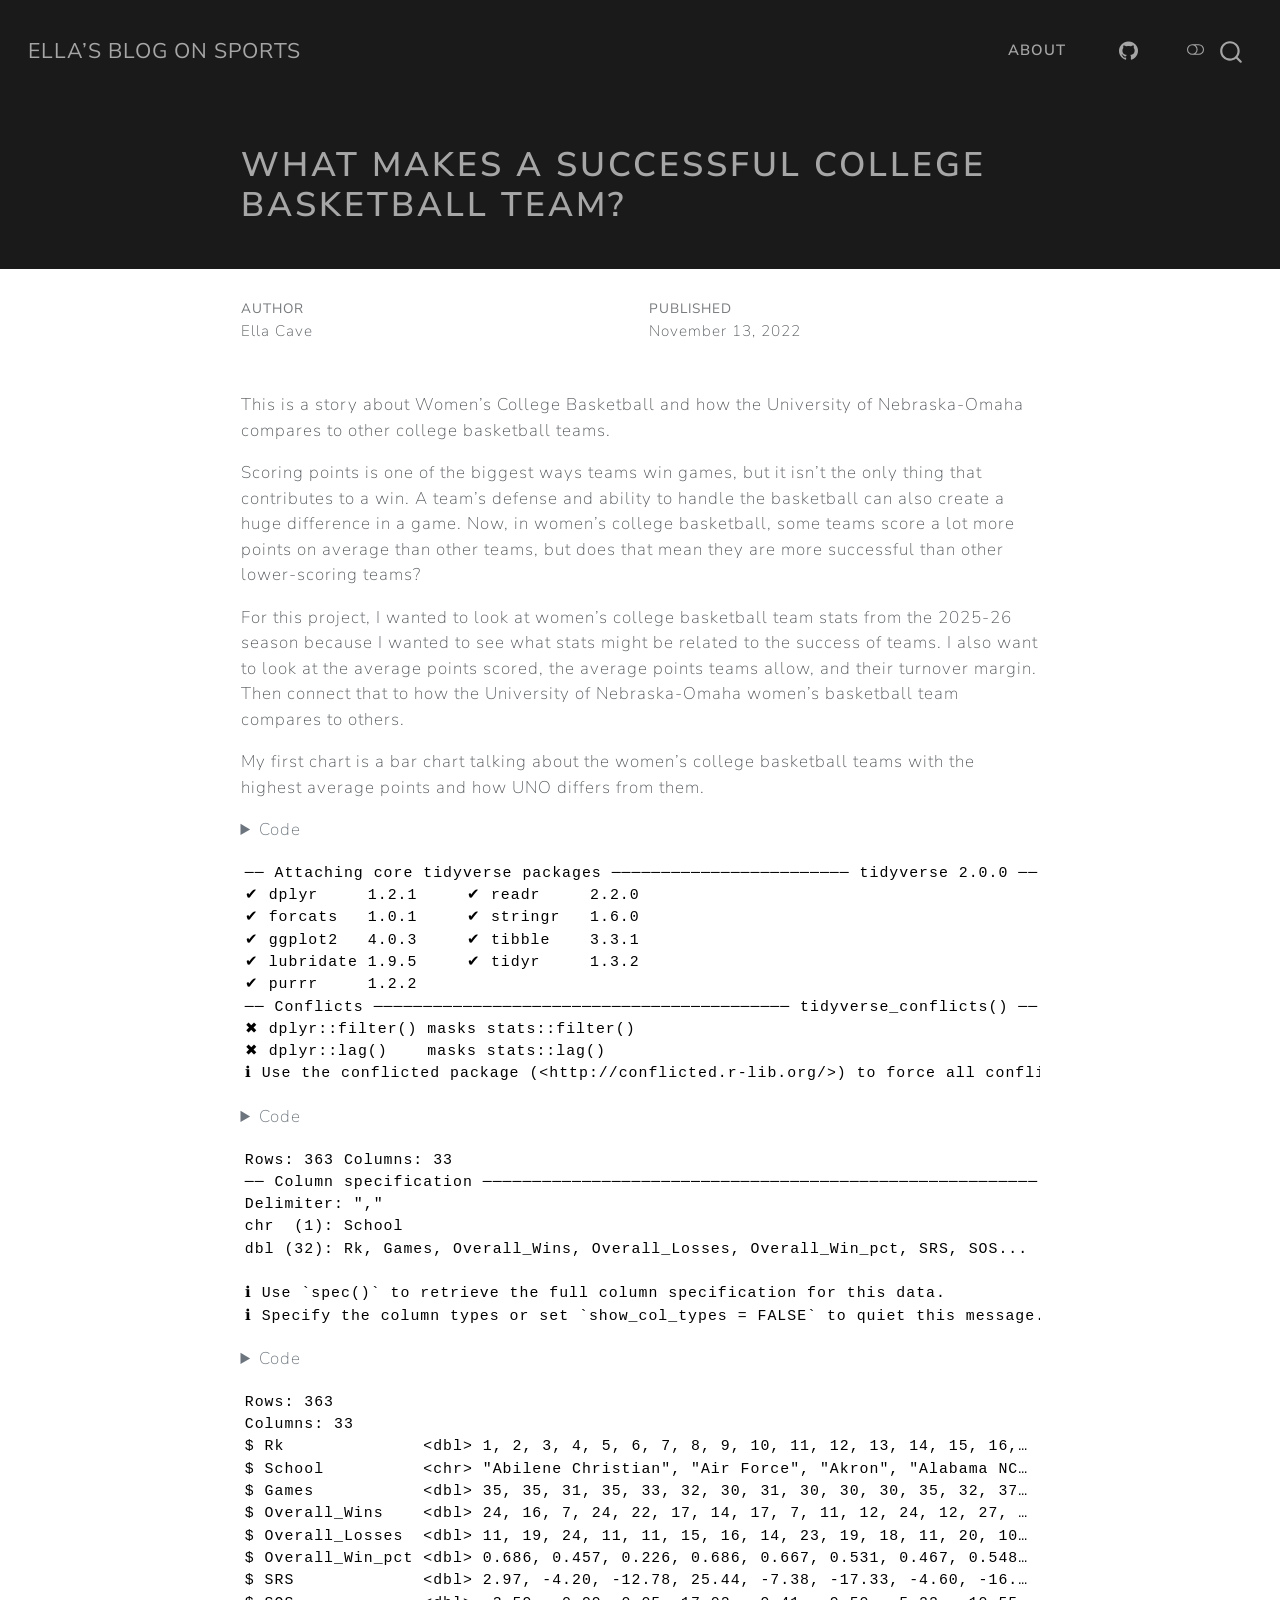
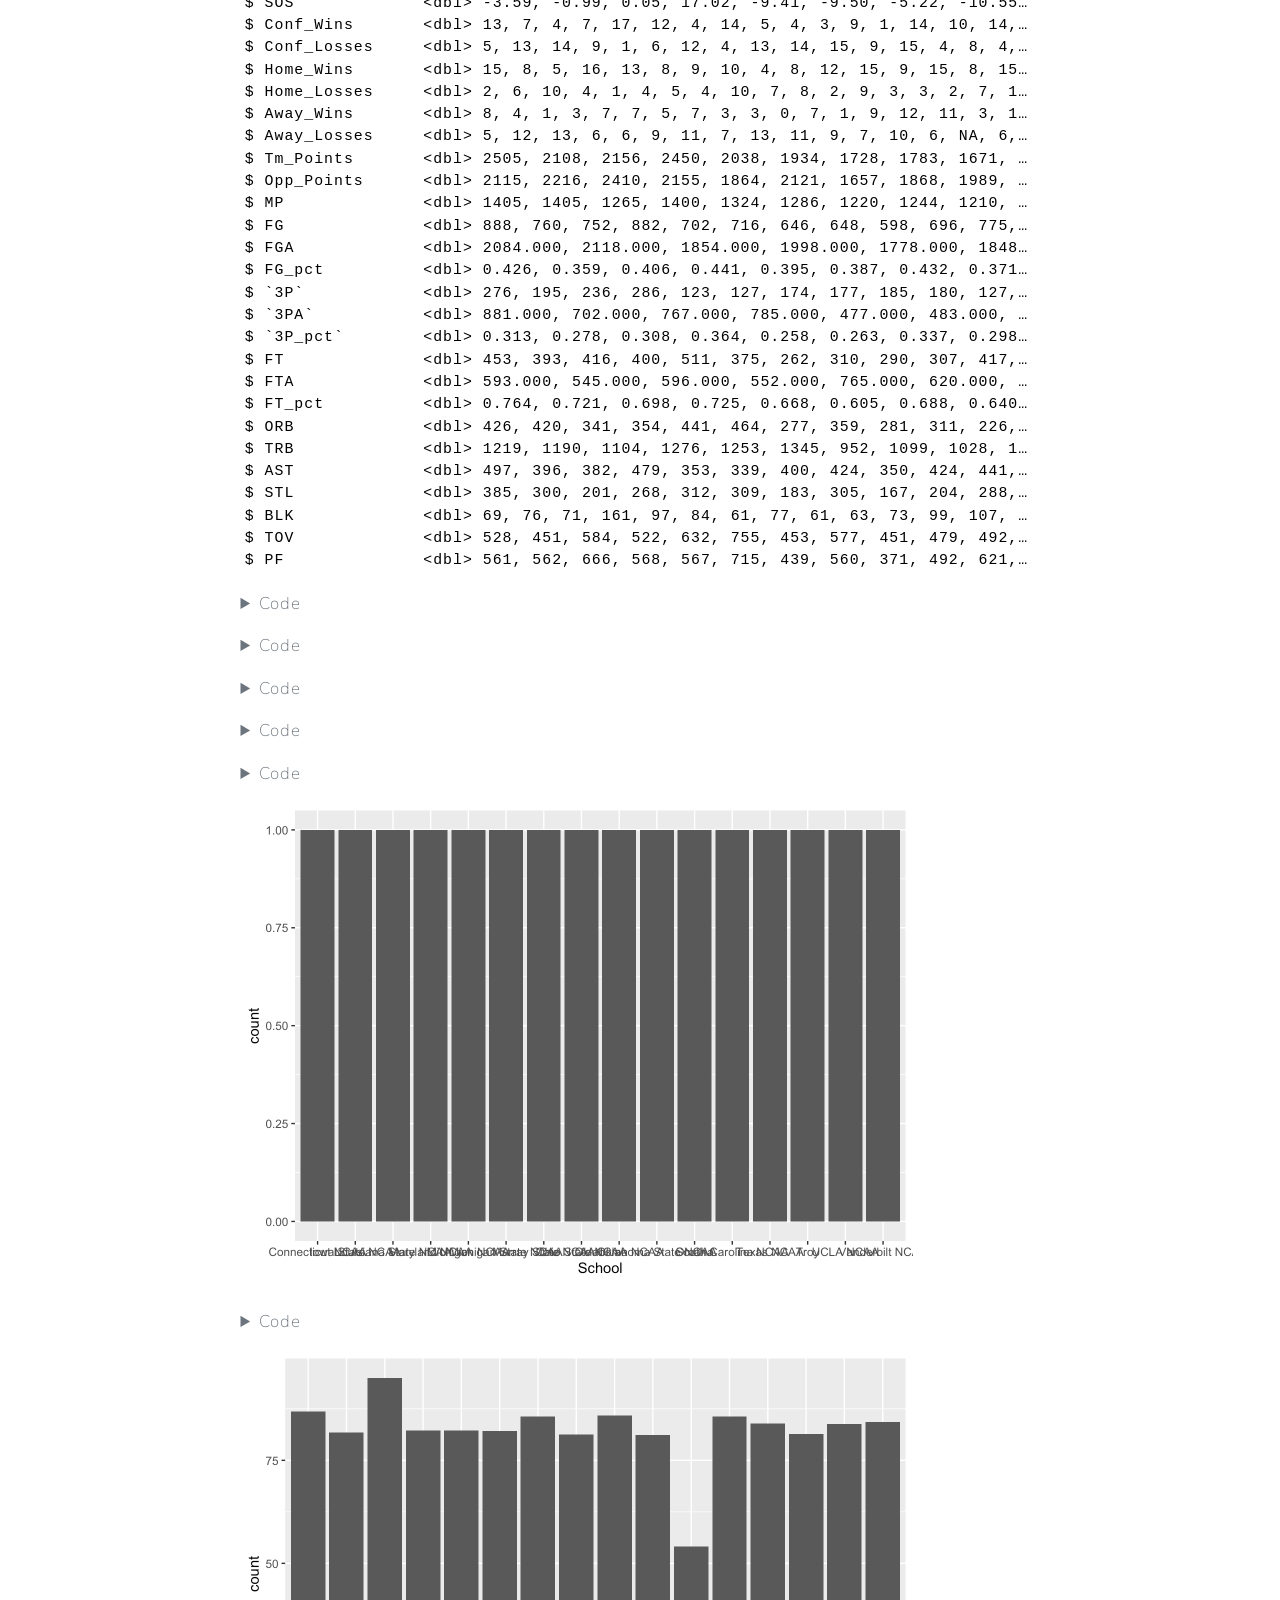
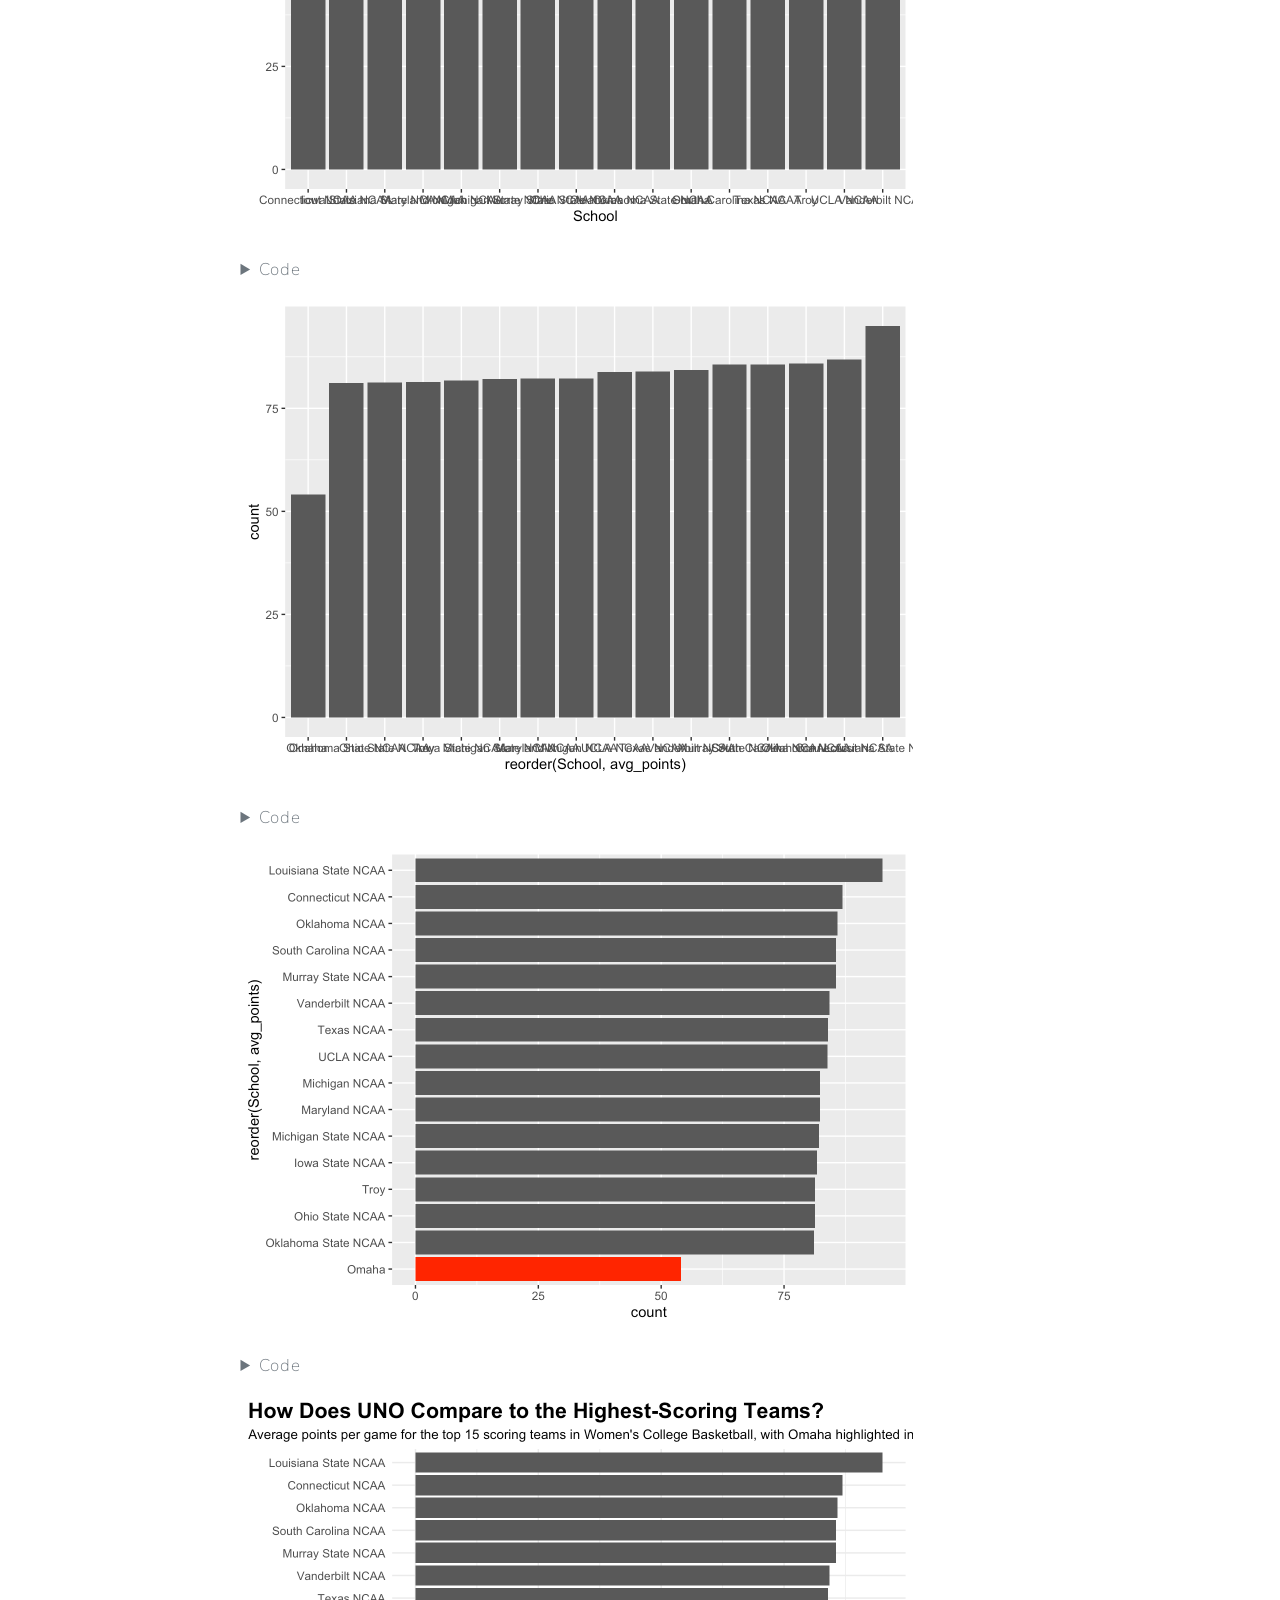
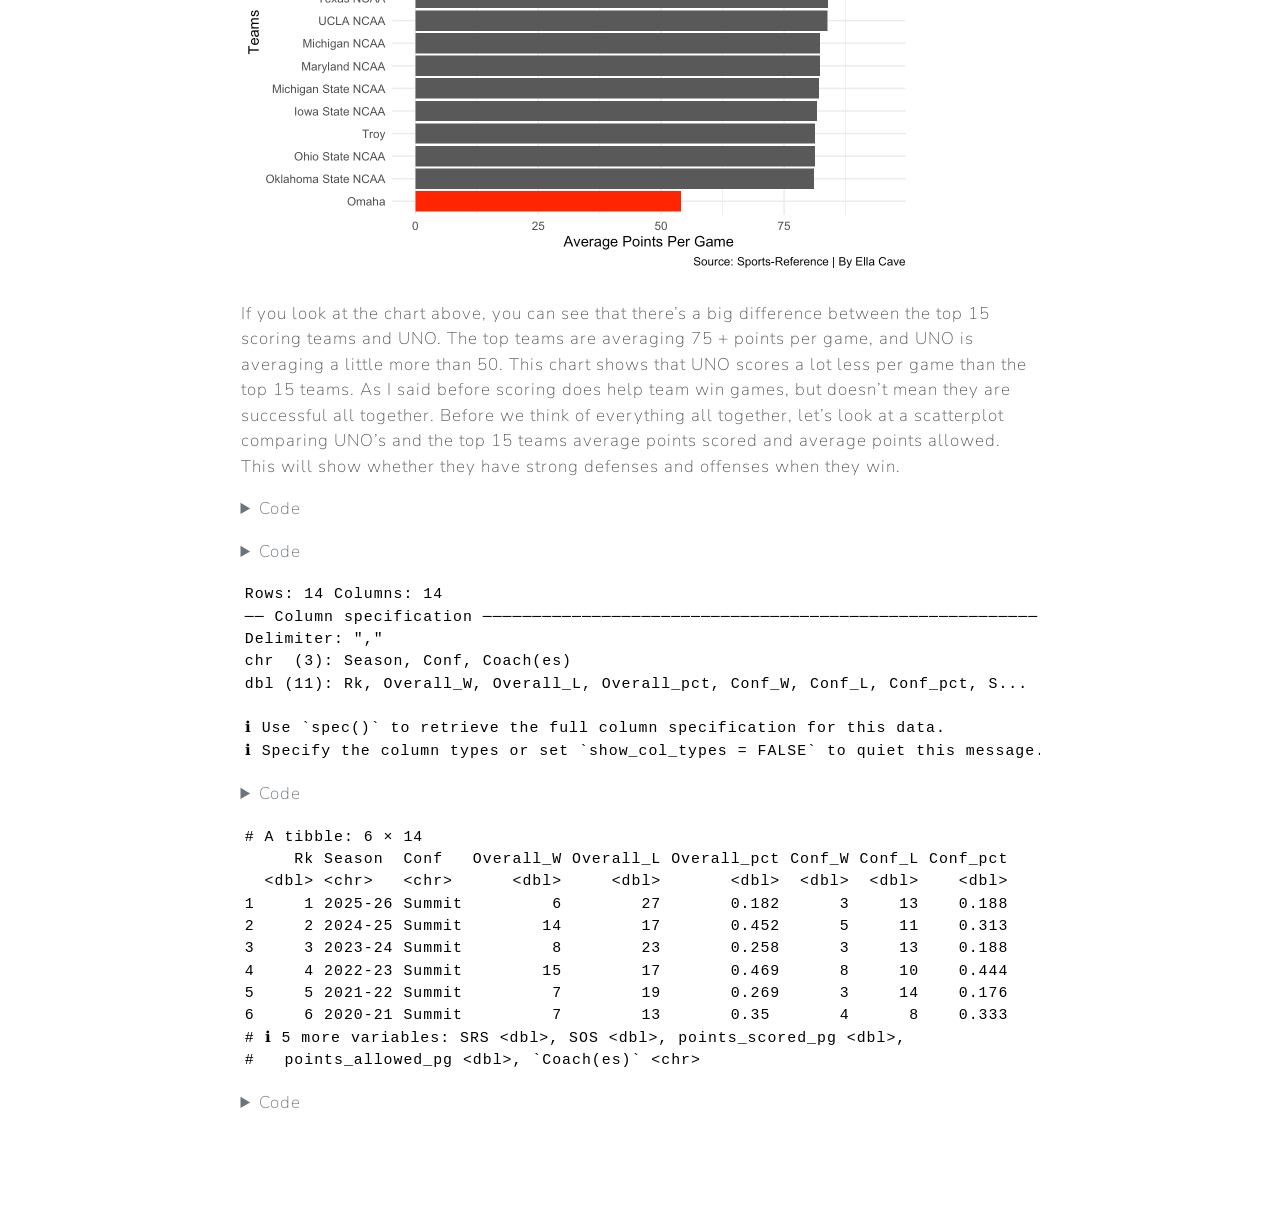
==== posts/omaha-womens-basketball/index.html @ 23659ade "changes" ====
<!DOCTYPE html>
<html xmlns="http://www.w3.org/1999/xhtml" lang="en" xml:lang="en"><head>

<meta charset="utf-8">
<meta name="generator" content="quarto-1.11.9">

<meta name="viewport" content="width=device-width, initial-scale=1.0, user-scalable=yes">

<meta name="author" content="Ella Cave">
<meta name="dcterms.date" content="2022-11-13">

<title>What Makes a Successful College Basketball Team? – Ella’s Blog on Sports</title>
<style>
/* Default styles provided by pandoc.
** See https://pandoc.org/MANUAL.html#variables-for-html for config info.
*/
span.smallcaps{font-variant: small-caps;}
div.columns{display: flex; gap: 1.5em;}
div.column{flex: auto;}
@media screen {
div.columns{gap: min(4vw, 1.5em);}
div.column{overflow-x: auto;}
}
div.hanging-indent{margin-left: 1.5em; text-indent: -1.5em;}
ul.task-list{list-style: none;}
ul.task-list li input[type="checkbox"] {
  width: 0.8em;
  margin: 0 0.8em 0.2em -1em; /* quarto-specific, see https://github.com/quarto-dev/quarto-cli/issues/4556 */ 
  vertical-align: middle;
}
/* CSS for syntax highlighting */
html { -webkit-text-size-adjust: 100%; }
pre > code.sourceCode { white-space: pre; position: relative; }
pre > code.sourceCode > span { display: inline-block; line-height: 1.25; }
pre > code.sourceCode > span:empty { height: 1.2em; }
.sourceCode { overflow: visible; }
code.sourceCode > span { color: inherit; text-decoration: inherit; }
div.sourceCode { margin: 1em 0; }
pre.sourceCode { margin: 0; }
@media screen {
div.sourceCode { overflow: auto; }
}
@media print {
pre > code.sourceCode { white-space: pre-wrap; }
pre > code.sourceCode > span { text-indent: -5em; padding-left: 5em; }
}
pre.numberSource code
  { counter-reset: source-line 0; }
pre.numberSource code > span
  { position: relative; left: -4em; counter-increment: source-line; }
pre.numberSource code > span > a:first-child::before
  { content: counter(source-line);
    position: relative; left: -1em; text-align: right; vertical-align: baseline;
    border: none; display: inline-block;
    -webkit-touch-callout: none; -webkit-user-select: none;
    -khtml-user-select: none; -moz-user-select: none;
    -ms-user-select: none; user-select: none;
    padding: 0 4px; width: 4em;
  }
pre.numberSource { margin-left: 3em;  padding-left: 4px; }
div.sourceCode
  {   }
@media screen {
pre > code.sourceCode > span > a:first-child::before { text-decoration: underline; }
}
</style>


<script src="../../site_libs/quarto-nav/quarto-nav.js"></script>
<script src="../../site_libs/quarto-nav/headroom.min.js"></script>
<script src="../../site_libs/clipboard/clipboard.min.js"></script>
<script src="../../site_libs/quarto-search/autocomplete.umd.js"></script>
<script src="../../site_libs/quarto-search/fuse.min.js"></script>
<script src="../../site_libs/quarto-search/quarto-search.js"></script>
<meta name="quarto:offset" content="../../">
<link href="../../logo.png" rel="icon" type="image/png">
<script src="../../site_libs/quarto-html/quarto.js" type="module"></script>
<script src="../../site_libs/quarto-html/tabsets/tabsets.js" type="module"></script>
<script src="../../site_libs/quarto-html/scrollable-regions/scrollable-regions.js" type="module"></script>
<script src="../../site_libs/quarto-html/popper.min.js"></script>
<script src="../../site_libs/quarto-html/tippy.umd.min.js"></script>
<script src="../../site_libs/quarto-html/anchor.min.js"></script>
<link href="../../site_libs/quarto-html/tippy.css" rel="stylesheet">
<link href="../../site_libs/quarto-html/quarto-syntax-highlighting-63b5708e65d6cd79cd7618c58d0c21e7.css" rel="stylesheet" class="quarto-color-scheme" id="quarto-text-highlighting-styles">
<link href="../../site_libs/quarto-html/quarto-syntax-highlighting-dark-447e42e69aaa9833c0ba1b986f430b20.css" rel="stylesheet" class="quarto-color-scheme quarto-color-alternate" id="quarto-text-highlighting-styles">
<link href="../../site_libs/quarto-html/quarto-syntax-highlighting-63b5708e65d6cd79cd7618c58d0c21e7.css" rel="stylesheet" class="quarto-color-scheme-extra" id="quarto-text-highlighting-styles">
<script src="../../site_libs/bootstrap/bootstrap.min.js"></script>
<link href="../../site_libs/bootstrap/bootstrap-icons.css" rel="stylesheet">
<link href="../../site_libs/bootstrap/bootstrap-82cbd601586de768cd45e35580f1d19c.min.css" rel="stylesheet" append-hash="true" class="quarto-color-scheme" id="quarto-bootstrap" data-mode="light">
<link href="../../site_libs/bootstrap/bootstrap-dark-c732a41764bf4eefeee3aea217992cc1.min.css" rel="stylesheet" append-hash="true" class="quarto-color-scheme quarto-color-alternate" id="quarto-bootstrap" data-mode="light">
<link href="../../site_libs/bootstrap/bootstrap-82cbd601586de768cd45e35580f1d19c.min.css" rel="stylesheet" append-hash="true" class="quarto-color-scheme-extra" id="quarto-bootstrap" data-mode="light">
<script id="quarto-search-options" type="application/json">{
  "location": "navbar",
  "copy-button": false,
  "collapse-after": 3,
  "panel-placement": "end",
  "type": "overlay",
  "limit": 50,
  "keyboard-shortcut": [
    "f",
    "/",
    "s"
  ],
  "show-item-context": false,
  "language": {
    "search-no-results-text": "No results",
    "search-matching-documents-text": "matching documents",
    "search-copy-link-title": "Copy link to search",
    "search-hide-matches-text": "Hide additional matches",
    "search-more-match-text": "more match in this document",
    "search-more-matches-text": "more matches in this document",
    "search-clear-button-title": "Clear",
    "search-text-placeholder": "",
    "search-detached-cancel-button-title": "Cancel",
    "search-submit-button-title": "Submit",
    "search-label": "Search"
  }
}</script>


<link rel="stylesheet" href="../../styles.css">
</head>

<body class="nav-fixed fullcontent quarto-light"><a id="quarto-skip-link" class="visually-hidden-focusable" href="#quarto-document-content">Skip to main content</a><script id="quarto-html-before-body" type="application/javascript">
    const toggleBodyColorMode = (bsSheetEl) => {
      const mode = bsSheetEl.getAttribute("data-mode");
      const bodyEl = window.document.querySelector("body");
      if (mode === "dark") {
        bodyEl.classList.add("quarto-dark");
        bodyEl.classList.remove("quarto-light");
      } else {
        bodyEl.classList.add("quarto-light");
        bodyEl.classList.remove("quarto-dark");
      }
    }
    const toggleBodyColorPrimary = () => {
      const bsSheetEl = window.document.querySelector("link#quarto-bootstrap:not([rel=disabled-stylesheet])");
      if (bsSheetEl) {
        toggleBodyColorMode(bsSheetEl);
      }
    }
    const setColorSchemeToggle = (alternate) => {
      const toggles = window.document.querySelectorAll('.quarto-color-scheme-toggle');
      for (let i=0; i < toggles.length; i++) {
        const toggle = toggles[i];
        if (toggle) {
          toggle.setAttribute("aria-checked", alternate ? "true" : "false");
          if (alternate) {
            toggle.classList.add("alternate");
          } else {
            toggle.classList.remove("alternate");
          }
        }
      }
    };
    const toggleColorMode = (alternate) => {
      // Switch the stylesheets
      const primaryStylesheets = window.document.querySelectorAll('link.quarto-color-scheme:not(.quarto-color-alternate)');
      const alternateStylesheets = window.document.querySelectorAll('link.quarto-color-scheme.quarto-color-alternate');
      manageTransitions('#quarto-margin-sidebar .nav-link', false);
      if (alternate) {
        // note: dark is layered on light, we don't disable primary!
        enableStylesheet(alternateStylesheets);
        for (const sheetNode of alternateStylesheets) {
          if (sheetNode.id === "quarto-bootstrap") {
            toggleBodyColorMode(sheetNode);
          }
        }
      } else {
        disableStylesheet(alternateStylesheets);
        enableStylesheet(primaryStylesheets)
        toggleBodyColorPrimary();
      }
      manageTransitions('#quarto-margin-sidebar .nav-link', true);
      // Switch the toggles
      setColorSchemeToggle(alternate)
    }
    // Hack to workaround the fact that safari doesn't
    // properly recolor the scrollbar when toggling (#1455).
    // Not run on load: stylesheets are set before first paint there, and
    // scrolling would undo the scroll to a URL fragment (#14973).
    // The one pixel nudge keeps the reader where they were.
    const refreshSafariScrollbar = () => {
      if (navigator.userAgent.indexOf('Safari') > 0 && navigator.userAgent.indexOf('Chrome') == -1) {
        manageTransitions("body", false);
        const scrollY = window.scrollY;
        window.scrollTo(0, scrollY > 0 ? scrollY - 1 : 1);
        setTimeout(() => {
          window.scrollTo(0, scrollY);
          manageTransitions("body", true);
        }, 40);
      }
    }
    const disableStylesheet = (stylesheets) => {
      for (let i=0; i < stylesheets.length; i++) {
        const stylesheet = stylesheets[i];
        stylesheet.rel = 'disabled-stylesheet';
      }
    }
    const enableStylesheet = (stylesheets) => {
      for (let i=0; i < stylesheets.length; i++) {
        const stylesheet = stylesheets[i];
        if(stylesheet.rel !== 'stylesheet') { // for Chrome, which will still FOUC without this check
          stylesheet.rel = 'stylesheet';
        }
      }
    }
    const manageTransitions = (selector, allowTransitions) => {
      const els = window.document.querySelectorAll(selector);
      for (let i=0; i < els.length; i++) {
        const el = els[i];
        if (allowTransitions) {
          el.classList.remove('notransition');
        } else {
          el.classList.add('notransition');
        }
      }
    }
    const isFileUrl = () => {
      return window.location.protocol === 'file:';
    }
    const hasAlternateSentinel = () => {
      let styleSentinel = getColorSchemeSentinel();
      if (styleSentinel !== null) {
        return styleSentinel === "alternate";
      } else {
        return false;
      }
    }
    const setStyleSentinel = (alternate) => {
      const value = alternate ? "alternate" : "default";
      if (!isFileUrl()) {
        window.localStorage.setItem("quarto-color-scheme", value);
      } else {
        localAlternateSentinel = value;
      }
    }
    const getColorSchemeSentinel = () => {
      if (!isFileUrl()) {
        const storageValue = window.localStorage.getItem("quarto-color-scheme");
        return storageValue != null ? storageValue : localAlternateSentinel;
      } else {
        return localAlternateSentinel;
      }
    }
    const toggleGiscusIfUsed = (isAlternate, darkModeDefault) => {
      const baseTheme = document.querySelector('#giscus-base-theme')?.value ?? 'light';
      const alternateTheme = document.querySelector('#giscus-alt-theme')?.value ?? 'dark';
      let newTheme = '';
      if(authorPrefersDark) {
        newTheme = isAlternate ? baseTheme : alternateTheme;
      } else {
        newTheme = isAlternate ? alternateTheme : baseTheme;
      }
      const changeGiscusTheme = () => {
        // From: https://github.com/giscus/giscus/issues/336
        const sendMessage = (message) => {
          const iframe = document.querySelector('iframe.giscus-frame');
          if (!iframe) return;
          iframe.contentWindow.postMessage({ giscus: message }, 'https://giscus.app');
        }
        sendMessage({
          setConfig: {
            theme: newTheme
          }
        });
      }
      const isGiscussLoaded = window.document.querySelector('iframe.giscus-frame') !== null;
      if (isGiscussLoaded) {
        changeGiscusTheme();
      }
    };
    const authorPrefersDark = false;
    const darkModeDefault = authorPrefersDark;
      document.querySelector('link#quarto-text-highlighting-styles.quarto-color-scheme-extra').rel = 'disabled-stylesheet';
      document.querySelector('link#quarto-bootstrap.quarto-color-scheme-extra').rel = 'disabled-stylesheet';
    let localAlternateSentinel = darkModeDefault ? 'alternate' : 'default';
    // Dark / light mode switch
    window.quartoToggleColorScheme = () => {
      // Read the current dark / light value
      let toAlternate = !hasAlternateSentinel();
      toggleColorMode(toAlternate);
      refreshSafariScrollbar();
      setStyleSentinel(toAlternate);
      toggleGiscusIfUsed(toAlternate, darkModeDefault);
      window.dispatchEvent(new Event('resize'));
    };
    // Switch to dark mode if need be
    if (hasAlternateSentinel()) {
      toggleColorMode(true);
    } else {
      toggleColorMode(false);
    }
  </script>

<div id="quarto-search-results"></div>
  <header id="quarto-header" class="headroom fixed-top quarto-banner">
    <nav class="navbar navbar-expand-lg " data-bs-theme="dark" aria-label="Site">
      <div class="navbar-container container-fluid">
      <div class="navbar-brand-container mx-auto">
    <a class="navbar-brand" href="../../index.html">
    <span class="navbar-title">Ella’s Blog on Sports</span>
    </a>
  </div>
          <button class="navbar-toggler" type="button" data-bs-toggle="collapse" data-bs-target="#navbarCollapse" aria-controls="navbarCollapse" aria-expanded="false" aria-label="Toggle navigation" onclick="if (window.quartoToggleHeadroom) { window.quartoToggleHeadroom(); }">
  <span class="navbar-toggler-icon"></span>
</button>
          <div class="collapse navbar-collapse" id="navbarCollapse">
            <ul class="navbar-nav navbar-nav-scroll ms-auto">
  <li class="nav-item">
    <a class="nav-link" href="../../about.html"> 
<span class="menu-text">About</span></a>
  </li>  
  <li class="nav-item compact">
    <a class="nav-link" href="https://github.com/ellacave06-collab"> <i class="bi bi-github" role="img">
</i> 
<span class="menu-text"></span></a>
  </li>  
</ul>
          </div> <!-- /navcollapse -->
            <div class="quarto-navbar-tools">
  <button type="button" role="switch" aria-checked="false" class="quarto-color-scheme-toggle quarto-navigation-tool  px-1" onclick="window.quartoToggleColorScheme(); return false;" title="Toggle dark mode" aria-label="Toggle dark mode"><i class="bi"></i></button>
</div>
            <div id="quarto-search" class="" title="Search"></div>
      </div> <!-- /container-fluid -->
    </nav>
</header>
<!-- content -->
<header id="title-block-header" class="quarto-title-block default page-columns page-full">
  <div class="quarto-title-banner page-columns page-full">
    <div class="quarto-title column-body">
      <h1 class="title">What Makes a Successful College Basketball Team?</h1>
                      </div>
  </div>
    
  
  <div class="quarto-title-meta">

      <div>
      <div class="quarto-title-meta-heading">Author</div>
      <div class="quarto-title-meta-contents">
               <p>Ella Cave </p>
            </div>
    </div>
      
      <div>
      <div class="quarto-title-meta-heading">Published</div>
      <div class="quarto-title-meta-contents">
        <p class="date">November 13, 2022</p>
      </div>
    </div>
    
      
    </div>
    
  
  </header><div id="quarto-content" class="quarto-container page-columns page-rows-contents page-layout-article page-navbar">
<!-- sidebar -->
<!-- margin-sidebar -->
    
<!-- main -->
<main class="content quarto-banner-title-block" id="quarto-document-content" tabindex="-1">






<p>This is a story about Women’s College Basketball and how the University of Nebraska-Omaha compares to other college basketball teams.</p>
<p>Scoring points is one of the biggest ways teams win games, but it isn’t the only thing that contributes to a win. A team’s defense and ability to handle the basketball can also create a huge difference in a game. Now, in women’s college basketball, some teams score a lot more points on average than other teams, but does that mean they are more successful than other lower-scoring teams?</p>
<p>For this project, I wanted to look at women’s college basketball team stats from the 2025-26 season because I wanted to see what stats might be related to the success of teams. I also want to look at the average points scored, the average points teams allow, and their turnover margin. Then connect that to how the University of Nebraska-Omaha women’s basketball team compares to others.</p>
<p>My first chart is a bar chart talking about the women’s college basketball teams with the highest average points and how UNO differs from them.</p>
<div class="cell">
<details class="code-fold">
<summary>Code</summary>
<div class="code-copy-outer-scaffold"><div class="sourceCode cell-code" id="cb1"><pre class="sourceCode r code-with-copy"><code class="sourceCode r"><span id="cb1-1"><a href="#cb1-1" aria-hidden="true" tabindex="-1"></a><span class="fu">library</span>(tidyverse)</span></code></pre></div><button title="Copy to Clipboard" class="code-copy-button"><i class="bi"></i></button></div>
</details>
<div class="cell-output cell-output-stderr">
<pre><code>── Attaching core tidyverse packages ──────────────────────── tidyverse 2.0.0 ──
✔ dplyr     1.2.1     ✔ readr     2.2.0
✔ forcats   1.0.1     ✔ stringr   1.6.0
✔ ggplot2   4.0.3     ✔ tibble    3.3.1
✔ lubridate 1.9.5     ✔ tidyr     1.3.2
✔ purrr     1.2.2     
── Conflicts ────────────────────────────────────────── tidyverse_conflicts() ──
✖ dplyr::filter() masks stats::filter()
✖ dplyr::lag()    masks stats::lag()
ℹ Use the conflicted package (&lt;http://conflicted.r-lib.org/&gt;) to force all conflicts to become errors</code></pre>
</div>
</div>
<div class="cell">
<details class="code-fold">
<summary>Code</summary>
<div class="code-copy-outer-scaffold"><div class="sourceCode cell-code" id="cb3"><pre class="sourceCode r code-with-copy"><code class="sourceCode r"><span id="cb3-1"><a href="#cb3-1" aria-hidden="true" tabindex="-1"></a>wcbb_25_26 <span class="ot">&lt;-</span> <span class="fu">read_csv</span>(<span class="st">"data/wcbb_stats_25_26.csv"</span>)</span></code></pre></div><button title="Copy to Clipboard" class="code-copy-button"><i class="bi"></i></button></div>
</details>
<div class="cell-output cell-output-stderr">
<pre><code>Rows: 363 Columns: 33
── Column specification ────────────────────────────────────────────────────────
Delimiter: ","
chr  (1): School
dbl (32): Rk, Games, Overall_Wins, Overall_Losses, Overall_Win_pct, SRS, SOS...

ℹ Use `spec()` to retrieve the full column specification for this data.
ℹ Specify the column types or set `show_col_types = FALSE` to quiet this message.</code></pre>
</div>
</div>
<div class="cell">
<details class="code-fold">
<summary>Code</summary>
<div class="code-copy-outer-scaffold"><div class="sourceCode cell-code" id="cb5"><pre class="sourceCode r code-with-copy"><code class="sourceCode r"><span id="cb5-1"><a href="#cb5-1" aria-hidden="true" tabindex="-1"></a><span class="fu">glimpse</span>(wcbb_25_26)</span></code></pre></div><button title="Copy to Clipboard" class="code-copy-button"><i class="bi"></i></button></div>
</details>
<div class="cell-output cell-output-stdout">
<pre><code>Rows: 363
Columns: 33
$ Rk              &lt;dbl&gt; 1, 2, 3, 4, 5, 6, 7, 8, 9, 10, 11, 12, 13, 14, 15, 16,…
$ School          &lt;chr&gt; "Abilene Christian", "Air Force", "Akron", "Alabama NC…
$ Games           &lt;dbl&gt; 35, 35, 31, 35, 33, 32, 30, 31, 30, 30, 30, 35, 32, 37…
$ Overall_Wins    &lt;dbl&gt; 24, 16, 7, 24, 22, 17, 14, 17, 7, 11, 12, 24, 12, 27, …
$ Overall_Losses  &lt;dbl&gt; 11, 19, 24, 11, 11, 15, 16, 14, 23, 19, 18, 11, 20, 10…
$ Overall_Win_pct &lt;dbl&gt; 0.686, 0.457, 0.226, 0.686, 0.667, 0.531, 0.467, 0.548…
$ SRS             &lt;dbl&gt; 2.97, -4.20, -12.78, 25.44, -7.38, -17.33, -4.60, -16.…
$ SOS             &lt;dbl&gt; -3.59, -0.99, 0.05, 17.02, -9.41, -9.50, -5.22, -10.55…
$ Conf_Wins       &lt;dbl&gt; 13, 7, 4, 7, 17, 12, 4, 14, 5, 4, 3, 9, 1, 14, 10, 14,…
$ Conf_Losses     &lt;dbl&gt; 5, 13, 14, 9, 1, 6, 12, 4, 13, 14, 15, 9, 15, 4, 8, 4,…
$ Home_Wins       &lt;dbl&gt; 15, 8, 5, 16, 13, 8, 9, 10, 4, 8, 12, 15, 9, 15, 8, 15…
$ Home_Losses     &lt;dbl&gt; 2, 6, 10, 4, 1, 4, 5, 4, 10, 7, 8, 2, 9, 3, 3, 2, 7, 1…
$ Away_Wins       &lt;dbl&gt; 8, 4, 1, 3, 7, 7, 5, 7, 3, 3, 0, 7, 1, 9, 12, 11, 3, 1…
$ Away_Losses     &lt;dbl&gt; 5, 12, 13, 6, 6, 9, 11, 7, 13, 11, 9, 7, 10, 6, NA, 6,…
$ Tm_Points       &lt;dbl&gt; 2505, 2108, 2156, 2450, 2038, 1934, 1728, 1783, 1671, …
$ Opp_Points      &lt;dbl&gt; 2115, 2216, 2410, 2155, 1864, 2121, 1657, 1868, 1989, …
$ MP              &lt;dbl&gt; 1405, 1405, 1265, 1400, 1324, 1286, 1220, 1244, 1210, …
$ FG              &lt;dbl&gt; 888, 760, 752, 882, 702, 716, 646, 648, 598, 696, 775,…
$ FGA             &lt;dbl&gt; 2084.000, 2118.000, 1854.000, 1998.000, 1778.000, 1848…
$ FG_pct          &lt;dbl&gt; 0.426, 0.359, 0.406, 0.441, 0.395, 0.387, 0.432, 0.371…
$ `3P`            &lt;dbl&gt; 276, 195, 236, 286, 123, 127, 174, 177, 185, 180, 127,…
$ `3PA`           &lt;dbl&gt; 881.000, 702.000, 767.000, 785.000, 477.000, 483.000, …
$ `3P_pct`        &lt;dbl&gt; 0.313, 0.278, 0.308, 0.364, 0.258, 0.263, 0.337, 0.298…
$ FT              &lt;dbl&gt; 453, 393, 416, 400, 511, 375, 262, 310, 290, 307, 417,…
$ FTA             &lt;dbl&gt; 593.000, 545.000, 596.000, 552.000, 765.000, 620.000, …
$ FT_pct          &lt;dbl&gt; 0.764, 0.721, 0.698, 0.725, 0.668, 0.605, 0.688, 0.640…
$ ORB             &lt;dbl&gt; 426, 420, 341, 354, 441, 464, 277, 359, 281, 311, 226,…
$ TRB             &lt;dbl&gt; 1219, 1190, 1104, 1276, 1253, 1345, 952, 1099, 1028, 1…
$ AST             &lt;dbl&gt; 497, 396, 382, 479, 353, 339, 400, 424, 350, 424, 441,…
$ STL             &lt;dbl&gt; 385, 300, 201, 268, 312, 309, 183, 305, 167, 204, 288,…
$ BLK             &lt;dbl&gt; 69, 76, 71, 161, 97, 84, 61, 77, 61, 63, 73, 99, 107, …
$ TOV             &lt;dbl&gt; 528, 451, 584, 522, 632, 755, 453, 577, 451, 479, 492,…
$ PF              &lt;dbl&gt; 561, 562, 666, 568, 567, 715, 439, 560, 371, 492, 621,…</code></pre>
</div>
</div>
<div class="cell">
<details class="code-fold">
<summary>Code</summary>
<div class="code-copy-outer-scaffold"><div class="sourceCode cell-code" id="cb7"><pre class="sourceCode r code-with-copy"><code class="sourceCode r"><span id="cb7-1"><a href="#cb7-1" aria-hidden="true" tabindex="-1"></a>wcbb_25_26 <span class="ot">&lt;-</span> wcbb_25_26 <span class="sc">|&gt;</span></span>
<span id="cb7-2"><a href="#cb7-2" aria-hidden="true" tabindex="-1"></a>  <span class="fu">mutate</span>(</span>
<span id="cb7-3"><a href="#cb7-3" aria-hidden="true" tabindex="-1"></a>    <span class="at">avg_points =</span> Tm_Points <span class="sc">/</span> Games</span>
<span id="cb7-4"><a href="#cb7-4" aria-hidden="true" tabindex="-1"></a>  )</span></code></pre></div><button title="Copy to Clipboard" class="code-copy-button"><i class="bi"></i></button></div>
</details>
</div>
<div class="cell">
<details class="code-fold">
<summary>Code</summary>
<div class="code-copy-outer-scaffold"><div class="sourceCode cell-code" id="cb8"><pre class="sourceCode r code-with-copy"><code class="sourceCode r"><span id="cb8-1"><a href="#cb8-1" aria-hidden="true" tabindex="-1"></a>top_teams <span class="ot">&lt;-</span> wcbb_25_26 <span class="sc">|&gt;</span></span>
<span id="cb8-2"><a href="#cb8-2" aria-hidden="true" tabindex="-1"></a>  <span class="fu">arrange</span>(<span class="fu">desc</span>(avg_points)) <span class="sc">|&gt;</span></span>
<span id="cb8-3"><a href="#cb8-3" aria-hidden="true" tabindex="-1"></a>  <span class="fu">slice_head</span>(<span class="at">n=</span><span class="dv">15</span>)</span></code></pre></div><button title="Copy to Clipboard" class="code-copy-button"><i class="bi"></i></button></div>
</details>
</div>
<div class="cell">
<details class="code-fold">
<summary>Code</summary>
<div class="code-copy-outer-scaffold"><div class="sourceCode cell-code" id="cb9"><pre class="sourceCode r code-with-copy"><code class="sourceCode r"><span id="cb9-1"><a href="#cb9-1" aria-hidden="true" tabindex="-1"></a>uno <span class="ot">&lt;-</span> wcbb_25_26 <span class="sc">|&gt;</span> </span>
<span id="cb9-2"><a href="#cb9-2" aria-hidden="true" tabindex="-1"></a>  <span class="fu">filter</span>(</span>
<span id="cb9-3"><a href="#cb9-3" aria-hidden="true" tabindex="-1"></a>    School <span class="sc">==</span> <span class="st">"Omaha"</span></span>
<span id="cb9-4"><a href="#cb9-4" aria-hidden="true" tabindex="-1"></a>  )</span></code></pre></div><button title="Copy to Clipboard" class="code-copy-button"><i class="bi"></i></button></div>
</details>
</div>
<div class="cell">
<details class="code-fold">
<summary>Code</summary>
<div class="code-copy-outer-scaffold"><div class="sourceCode cell-code" id="cb10"><pre class="sourceCode r code-with-copy"><code class="sourceCode r"><span id="cb10-1"><a href="#cb10-1" aria-hidden="true" tabindex="-1"></a>top_teams <span class="ot">&lt;-</span> <span class="fu">bind_rows</span>(top_teams, uno)</span></code></pre></div><button title="Copy to Clipboard" class="code-copy-button"><i class="bi"></i></button></div>
</details>
</div>
<div class="cell">
<details class="code-fold">
<summary>Code</summary>
<div class="code-copy-outer-scaffold"><div class="sourceCode cell-code" id="cb11"><pre class="sourceCode r code-with-copy"><code class="sourceCode r"><span id="cb11-1"><a href="#cb11-1" aria-hidden="true" tabindex="-1"></a><span class="fu">ggplot</span>() <span class="sc">+</span> </span>
<span id="cb11-2"><a href="#cb11-2" aria-hidden="true" tabindex="-1"></a>  <span class="fu">geom_bar</span>(<span class="at">data=</span>top_teams, <span class="fu">aes</span>(<span class="at">x=</span>School))</span></code></pre></div><button title="Copy to Clipboard" class="code-copy-button"><i class="bi"></i></button></div>
</details>
<div class="cell-output-display">
<div>
<figure class="figure">
<p><img src="index_files/figure-html/unnamed-chunk-8-1.png" class="img-fluid figure-img" width="672"></p>
</figure>
</div>
</div>
</div>
<div class="cell">
<details class="code-fold">
<summary>Code</summary>
<div class="code-copy-outer-scaffold"><div class="sourceCode cell-code" id="cb12"><pre class="sourceCode r code-with-copy"><code class="sourceCode r"><span id="cb12-1"><a href="#cb12-1" aria-hidden="true" tabindex="-1"></a><span class="fu">ggplot</span>() <span class="sc">+</span> </span>
<span id="cb12-2"><a href="#cb12-2" aria-hidden="true" tabindex="-1"></a>  <span class="fu">geom_bar</span>(<span class="at">data=</span>top_teams, <span class="fu">aes</span>(<span class="at">x=</span>School, <span class="at">weight=</span>avg_points))</span></code></pre></div><button title="Copy to Clipboard" class="code-copy-button"><i class="bi"></i></button></div>
</details>
<div class="cell-output-display">
<div>
<figure class="figure">
<p><img src="index_files/figure-html/unnamed-chunk-9-1.png" class="img-fluid figure-img" width="672"></p>
</figure>
</div>
</div>
</div>
<div class="cell">
<details class="code-fold">
<summary>Code</summary>
<div class="code-copy-outer-scaffold"><div class="sourceCode cell-code" id="cb13"><pre class="sourceCode r code-with-copy"><code class="sourceCode r"><span id="cb13-1"><a href="#cb13-1" aria-hidden="true" tabindex="-1"></a><span class="fu">ggplot</span>() <span class="sc">+</span> </span>
<span id="cb13-2"><a href="#cb13-2" aria-hidden="true" tabindex="-1"></a>  <span class="fu">geom_bar</span>(<span class="at">data=</span>top_teams, <span class="fu">aes</span>(<span class="at">x=</span><span class="fu">reorder</span>(School, avg_points), <span class="at">weight=</span>avg_points))</span></code></pre></div><button title="Copy to Clipboard" class="code-copy-button"><i class="bi"></i></button></div>
</details>
<div class="cell-output-display">
<div>
<figure class="figure">
<p><img src="index_files/figure-html/unnamed-chunk-10-1.png" class="img-fluid figure-img" width="672"></p>
</figure>
</div>
</div>
</div>
<div class="cell">
<details class="code-fold">
<summary>Code</summary>
<div class="code-copy-outer-scaffold"><div class="sourceCode cell-code" id="cb14"><pre class="sourceCode r code-with-copy"><code class="sourceCode r"><span id="cb14-1"><a href="#cb14-1" aria-hidden="true" tabindex="-1"></a><span class="fu">ggplot</span>() <span class="sc">+</span> </span>
<span id="cb14-2"><a href="#cb14-2" aria-hidden="true" tabindex="-1"></a>  <span class="fu">geom_bar</span>(<span class="at">data=</span>top_teams, <span class="fu">aes</span>(<span class="at">x=</span><span class="fu">reorder</span>(School, avg_points), <span class="at">weight=</span>avg_points)) <span class="sc">+</span></span>
<span id="cb14-3"><a href="#cb14-3" aria-hidden="true" tabindex="-1"></a>  <span class="fu">geom_bar</span>(<span class="at">data=</span>uno, <span class="fu">aes</span>(<span class="at">x=</span><span class="fu">reorder</span>(School, avg_points), <span class="at">weight=</span>avg_points), <span class="at">fill=</span><span class="st">"red"</span>) <span class="sc">+</span></span>
<span id="cb14-4"><a href="#cb14-4" aria-hidden="true" tabindex="-1"></a>  <span class="fu">coord_flip</span>()</span></code></pre></div><button title="Copy to Clipboard" class="code-copy-button"><i class="bi"></i></button></div>
</details>
<div class="cell-output-display">
<div>
<figure class="figure">
<p><img src="index_files/figure-html/unnamed-chunk-11-1.png" class="img-fluid figure-img" width="672"></p>
</figure>
</div>
</div>
</div>
<div class="cell">
<details class="code-fold">
<summary>Code</summary>
<div class="code-copy-outer-scaffold"><div class="sourceCode cell-code" id="cb15"><pre class="sourceCode r code-with-copy"><code class="sourceCode r"><span id="cb15-1"><a href="#cb15-1" aria-hidden="true" tabindex="-1"></a><span class="fu">ggplot</span>() <span class="sc">+</span> </span>
<span id="cb15-2"><a href="#cb15-2" aria-hidden="true" tabindex="-1"></a>  <span class="fu">geom_bar</span>(<span class="at">data=</span>top_teams, <span class="fu">aes</span>(<span class="at">x=</span><span class="fu">reorder</span>(School, avg_points), <span class="at">weight=</span>avg_points)) <span class="sc">+</span></span>
<span id="cb15-3"><a href="#cb15-3" aria-hidden="true" tabindex="-1"></a>  <span class="fu">geom_bar</span>(<span class="at">data=</span>uno, <span class="fu">aes</span>(<span class="at">x=</span><span class="fu">reorder</span>(School, avg_points), <span class="at">weight=</span>avg_points), <span class="at">fill=</span><span class="st">"red"</span>) <span class="sc">+</span></span>
<span id="cb15-4"><a href="#cb15-4" aria-hidden="true" tabindex="-1"></a>  <span class="fu">coord_flip</span>() <span class="sc">+</span></span>
<span id="cb15-5"><a href="#cb15-5" aria-hidden="true" tabindex="-1"></a>  <span class="fu">theme_minimal</span>() <span class="sc">+</span> </span>
<span id="cb15-6"><a href="#cb15-6" aria-hidden="true" tabindex="-1"></a>  <span class="fu">labs</span>(</span>
<span id="cb15-7"><a href="#cb15-7" aria-hidden="true" tabindex="-1"></a>    <span class="at">x=</span><span class="st">"Teams"</span>, </span>
<span id="cb15-8"><a href="#cb15-8" aria-hidden="true" tabindex="-1"></a>    <span class="at">y=</span><span class="st">"Average Points Per Game"</span>, </span>
<span id="cb15-9"><a href="#cb15-9" aria-hidden="true" tabindex="-1"></a>    <span class="at">title=</span><span class="st">"How Does UNO Compare to the Highest-Scoring Teams?"</span>, </span>
<span id="cb15-10"><a href="#cb15-10" aria-hidden="true" tabindex="-1"></a>    <span class="at">subtitle=</span><span class="st">"Average points per game for the top 15 scoring teams in Women's College Basketball, with Omaha highlighted in red."</span>, </span>
<span id="cb15-11"><a href="#cb15-11" aria-hidden="true" tabindex="-1"></a>    <span class="at">caption=</span><span class="st">"Source: Sports-Reference | By Ella Cave"</span></span>
<span id="cb15-12"><a href="#cb15-12" aria-hidden="true" tabindex="-1"></a>    ) <span class="sc">+</span></span>
<span id="cb15-13"><a href="#cb15-13" aria-hidden="true" tabindex="-1"></a>  <span class="fu">theme</span>(</span>
<span id="cb15-14"><a href="#cb15-14" aria-hidden="true" tabindex="-1"></a>    <span class="at">plot.title.position =</span> <span class="st">"plot"</span>,</span>
<span id="cb15-15"><a href="#cb15-15" aria-hidden="true" tabindex="-1"></a>    <span class="at">plot.title =</span> <span class="fu">element_text</span>(<span class="at">face =</span> <span class="st">"bold"</span>, <span class="at">size =</span> <span class="dv">16</span>),</span>
<span id="cb15-16"><a href="#cb15-16" aria-hidden="true" tabindex="-1"></a>    <span class="at">plot.subtitle =</span> <span class="fu">element_text</span>(<span class="at">size =</span> <span class="dv">10</span>)</span>
<span id="cb15-17"><a href="#cb15-17" aria-hidden="true" tabindex="-1"></a>  )</span></code></pre></div><button title="Copy to Clipboard" class="code-copy-button"><i class="bi"></i></button></div>
</details>
<div class="cell-output-display">
<div>
<figure class="figure">
<p><img src="index_files/figure-html/unnamed-chunk-12-1.png" class="img-fluid figure-img" width="672"></p>
</figure>
</div>
</div>
</div>
<p>If you look at the chart above, you can see that there’s a big difference between the top 15 scoring teams and UNO. The top teams are averaging 75 + points per game, and UNO is averaging a little more than 50. This chart shows that UNO scores a lot less per game than the top 15 teams. As I said before scoring does help team win games, but doesn’t mean they are successful all together. Before we think of everything all together, let’s look at a scatterplot comparing UNO’s and the top 15 teams average points scored and average points allowed. This will show whether they have strong defenses and offenses when they win.</p>
<div class="cell">
<details class="code-fold">
<summary>Code</summary>
<div class="code-copy-outer-scaffold"><div class="sourceCode cell-code" id="cb16"><pre class="sourceCode r code-with-copy"><code class="sourceCode r"><span id="cb16-1"><a href="#cb16-1" aria-hidden="true" tabindex="-1"></a><span class="fu">library</span>(tidyverse)</span></code></pre></div><button title="Copy to Clipboard" class="code-copy-button"><i class="bi"></i></button></div>
</details>
</div>
<div class="cell">
<details class="code-fold">
<summary>Code</summary>
<div class="code-copy-outer-scaffold"><div class="sourceCode cell-code" id="cb17"><pre class="sourceCode r code-with-copy"><code class="sourceCode r"><span id="cb17-1"><a href="#cb17-1" aria-hidden="true" tabindex="-1"></a>uno <span class="ot">&lt;-</span> <span class="fu">read_csv</span>(<span class="st">"data/uno_wbb_stats.csv"</span>)</span></code></pre></div><button title="Copy to Clipboard" class="code-copy-button"><i class="bi"></i></button></div>
</details>
<div class="cell-output cell-output-stderr">
<pre><code>Rows: 14 Columns: 14
── Column specification ────────────────────────────────────────────────────────
Delimiter: ","
chr  (3): Season, Conf, Coach(es)
dbl (11): Rk, Overall_W, Overall_L, Overall_pct, Conf_W, Conf_L, Conf_pct, S...

ℹ Use `spec()` to retrieve the full column specification for this data.
ℹ Specify the column types or set `show_col_types = FALSE` to quiet this message.</code></pre>
</div>
</div>
<div class="cell">
<details class="code-fold">
<summary>Code</summary>
<div class="code-copy-outer-scaffold"><div class="sourceCode cell-code" id="cb19"><pre class="sourceCode r code-with-copy"><code class="sourceCode r"><span id="cb19-1"><a href="#cb19-1" aria-hidden="true" tabindex="-1"></a><span class="fu">head</span>(uno)</span></code></pre></div><button title="Copy to Clipboard" class="code-copy-button"><i class="bi"></i></button></div>
</details>
<div class="cell-output cell-output-stdout">
<pre><code># A tibble: 6 × 14
     Rk Season  Conf   Overall_W Overall_L Overall_pct Conf_W Conf_L Conf_pct
  &lt;dbl&gt; &lt;chr&gt;   &lt;chr&gt;      &lt;dbl&gt;     &lt;dbl&gt;       &lt;dbl&gt;  &lt;dbl&gt;  &lt;dbl&gt;    &lt;dbl&gt;
1     1 2025-26 Summit         6        27       0.182      3     13    0.188
2     2 2024-25 Summit        14        17       0.452      5     11    0.313
3     3 2023-24 Summit         8        23       0.258      3     13    0.188
4     4 2022-23 Summit        15        17       0.469      8     10    0.444
5     5 2021-22 Summit         7        19       0.269      3     14    0.176
6     6 2020-21 Summit         7        13       0.35       4      8    0.333
# ℹ 5 more variables: SRS &lt;dbl&gt;, SOS &lt;dbl&gt;, points_scored_pg &lt;dbl&gt;,
#   points_allowed_pg &lt;dbl&gt;, `Coach(es)` &lt;chr&gt;</code></pre>
</div>
</div>
<div class="cell">
<details class="code-fold">
<summary>Code</summary>
<div class="code-copy-outer-scaffold"><div class="sourceCode cell-code" id="cb21"><pre class="sourceCode r code-with-copy"><code class="sourceCode r"><span id="cb21-1"><a href="#cb21-1" aria-hidden="true" tabindex="-1"></a>avg_pts_pg <span class="ot">&lt;-</span> uno <span class="sc">|&gt;</span> <span class="fu">mutate</span>(Overall_W <span class="sc">+</span> Overall_L <span class="sc">/</span>points_scored_pg)</span></code></pre></div><button title="Copy to Clipboard" class="code-copy-button"><i class="bi"></i></button></div>
</details>
</div>



</main> <!-- /main -->
<script id="quarto-html-after-body" type="application/javascript">
  window.document.addEventListener("DOMContentLoaded", function (event) {
    // Ensure there is a toggle, if there isn't float one in the top right
    if (window.document.querySelector('.quarto-color-scheme-toggle') === null) {
      const toggle = window.document.createElement('button');
      toggle.type = "button";
      toggle.setAttribute("role", "switch");
      toggle.setAttribute("aria-checked", "false");
      toggle.classList.add('top-right');
      toggle.classList.add('quarto-color-scheme-toggle');
      toggle.setAttribute("aria-label", "Toggle dark mode");
      toggle.onclick = function() { try { window.quartoToggleColorScheme(); } catch {} return false; };
      const i = window.document.createElement("i");
      i.classList.add('bi');
      toggle.appendChild(i);
      // Put the toggle in a landmark of its own, so that landmark navigation
      // can reach it.
      //
      // The container is always a fresh direct child of body, and the toggle is
      // never moved into page furniture that the theme or the author controls.
      // The toggle is positioned against the page, so any ancestor that
      // establishes a containing block captures it: a positioned element or a
      // grid for position: absolute, and transform, filter, will-change or
      // contain for position: fixed. A direct child of body has none of these
      // to inherit, and the shift when one appears is silent and visual.
      //
      // ARIA says a document should have at most one banner, and axe reports a
      // duplicate whether or not the banners carry distinct labels. So use a
      // header when the page has no banner yet, and a named region otherwise.
      //
      // A header is a banner wherever it sits, unless it is inside sectioning
      // content, so this cannot just look at the children of body: a custom
      // page layout wraps the title block header in a plain div. An explicit
      // role="banner" always counts.
      const sectioning = 'article, aside, main, nav, section, [role="article"], [role="complementary"], [role="main"], [role="navigation"], [role="region"]';
      const hasBanner = Array.from(
        window.document.querySelectorAll('header:not([role]), [role="banner"]')
      ).some(function(el) {
        return el.hasAttribute("role") || el.closest(sectioning) === null;
      });
      const container = window.document.createElement(hasBanner ? "div" : "header");
      if (hasBanner) {
        container.setAttribute("role", "region");
        container.setAttribute("aria-label", "Toggle dark mode");
      }
      container.classList.add('quarto-color-scheme-toggle-container');
      container.appendChild(toggle);
      window.document.body.appendChild(container);
    }
    setColorSchemeToggle(hasAlternateSentinel())
    const icon = "";
    const anchorJS = new window.AnchorJS();
    anchorJS.options = {
      placement: 'right',
      icon: icon
    };
    anchorJS.add('.anchored');
    const isCodeAnnotation = (el) => {
      for (const clz of el.classList) {
        if (clz.startsWith('code-annotation-')) {                     
          return true;
        }
      }
      return false;
    }
    const onCopySuccess = function(e) {
      // button target
      const button = e.trigger;
      // don't keep focus
      button.blur();
      // flash "checked"
      button.classList.add('code-copy-button-checked');
      var currentTitle = button.getAttribute("title");
      button.setAttribute("title", "Copied!");
      let tooltip;
      if (window.bootstrap) {
        button.setAttribute("data-bs-toggle", "tooltip");
        button.setAttribute("data-bs-placement", "left");
        button.setAttribute("data-bs-title", "Copied!");
        tooltip = new bootstrap.Tooltip(button, 
          { trigger: "manual", 
            customClass: "code-copy-button-tooltip",
            offset: [0, -8]});
        tooltip.show();    
      }
      setTimeout(function() {
        if (tooltip) {
          tooltip.hide();
          button.removeAttribute("data-bs-title");
          button.removeAttribute("data-bs-toggle");
          button.removeAttribute("data-bs-placement");
        }
        button.setAttribute("title", currentTitle);
        button.classList.remove('code-copy-button-checked');
      }, 1000);
      // clear code selection
      e.clearSelection();
    }
    const getTextToCopy = function(trigger) {
      const outerScaffold = trigger.parentElement.cloneNode(true);
      const codeEl = outerScaffold.querySelector('code');
      for (const childEl of codeEl.children) {
        if (isCodeAnnotation(childEl)) {
          childEl.remove();
        }
      }
      return codeEl.innerText;
    }
    const clipboard = new window.ClipboardJS('.code-copy-button:not([data-in-quarto-modal])', {
      text: getTextToCopy
    });
    clipboard.on('success', onCopySuccess);
    if (window.document.getElementById('quarto-embedded-source-code-modal')) {
      const clipboardModal = new window.ClipboardJS('.code-copy-button[data-in-quarto-modal]', {
        text: getTextToCopy,
        container: window.document.getElementById('quarto-embedded-source-code-modal')
      });
      clipboardModal.on('success', onCopySuccess);
    }
      var localhostRegex = new RegExp(/^(?:http|https):\/\/localhost\:?[0-9]*\//);
      var mailtoRegex = new RegExp(/^mailto:/);
        var filterRegex = new RegExp('/' + window.location.host + '/');
      var isInternal = (href) => {
          return filterRegex.test(href) || localhostRegex.test(href) || mailtoRegex.test(href);
      }
      // Inspect non-navigation links and adorn them if external
      window.quartoDecorateExternalLinks = function (root) {
     var links = (root || window.document).querySelectorAll('a[href]:not(.nav-link):not(.navbar-brand):not(.toc-action):not(.sidebar-link):not(.sidebar-item-toggle):not(.pagination-link):not(.no-external):not([aria-hidden]):not(.dropdown-item):not(.quarto-navigation-tool):not(.about-link)');
      for (var i=0; i<links.length; i++) {
        const link = links[i];
        if (!isInternal(link.href)) {
          // undo the damage that might have been done by quarto-nav.js in the case of
          // links that we want to consider external
          if (link.dataset.originalHref !== undefined) {
            link.href = link.dataset.originalHref;
          }
          if (!link.classList.contains('no-external-icon')) {
          }
        }
      }
      };
      window.quartoDecorateExternalLinks(window.document);
    // Esc closes the popup (WCAG 1.4.13) and focus leaving both trigger and
    // popup closes it (WCAG 2.4.11); tippy handles neither for interactive popups.
    const hideOnEscAndFocusOut = {
      name: 'hideOnEscAndFocusOut',
      defaultValue: true,
      fn(instance) {
        const dismiss = () => {
          // A show scheduled by the trigger delay would otherwise reopen it
          instance.clearDelayTimeouts();
          instance.hide();
        };
        const onKeyDown = (event) => {
          if (event.key !== 'Escape') {
            return;
          }
          // Keep Esc from also reaching page handlers (e.g. reveal.js overview),
          // except an open reveal.js slide menu, which Esc should close too.
          // The menu handles keys only when its keyboard option is on.
          const menuHandlesEsc = window.Reveal?.getPlugin?.('menu')?.isOpen() &&
            window.Reveal.getConfig().menu?.keyboard !== false;
          if (!menuHandlesEsc) {
            event.stopPropagation();
          }
          if (instance.popper.contains(window.document.activeElement)) {
            // Disabled while refocusing so the focus trigger does not reopen it
            instance.disable();
            instance.reference.focus();
            instance.enable();
          }
          dismiss();
        };
        const onFocusOut = (event) => {
          const target = event.relatedTarget;
          if (target && !instance.reference.contains(target) &&
              !instance.popper.contains(target)) {
            dismiss();
          }
        };
        // On the trigger too: a click trigger (code-annotations: select) has no
        // blur handling. Attached for the instance's lifetime so leaving the
        // trigger also cancels a show still pending on the trigger delay.
        instance.reference.addEventListener('focusout', onFocusOut);
        return {
          onShow() {
            window.document.addEventListener('keydown', onKeyDown, true);
            instance.popper.addEventListener('focusout', onFocusOut);
          },
          onHide() {
            window.document.removeEventListener('keydown', onKeyDown, true);
            instance.popper.removeEventListener('focusout', onFocusOut);
          },
          onDestroy() {
            instance.reference.removeEventListener('focusout', onFocusOut);
          },
        };
      },
    };
    function tippyHover(el, contentFn, onTriggerFn, onUntriggerFn) {
      const config = {
        allowHTML: true,
        maxWidth: 500,
        delay: 100,
        arrow: false,
        appendTo: function(el) {
            return el.parentElement;
        },
        interactive: true,
        interactiveBorder: 10,
        theme: 'quarto',
        placement: 'bottom-start',
        plugins: [hideOnEscAndFocusOut],
      };
      if (contentFn) {
        config.content = contentFn;
      }
      if (onTriggerFn) {
        config.onTrigger = onTriggerFn;
      }
      if (onUntriggerFn) {
        config.onUntrigger = onUntriggerFn;
      }
      window.tippy(el, config); 
    }
    const noterefs = window.document.querySelectorAll('a[role="doc-noteref"]');
    for (var i=0; i<noterefs.length; i++) {
      const ref = noterefs[i];
      tippyHover(ref, function() {
        // use id or data attribute instead here
        let href = ref.getAttribute('data-footnote-href') || ref.getAttribute('href');
        try { href = new URL(href).hash; } catch {}
        const id = href.replace(/^#\/?/, "");
        const note = window.document.getElementById(id);
        if (note) {
          return note.innerHTML;
        } else {
          return "";
        }
      });
    }
    const xrefs = window.document.querySelectorAll('a.quarto-xref');
    const processXRef = (id, note) => {
      // Strip column container classes
      const stripColumnClz = (el) => {
        el.classList.remove("page-full", "page-columns");
        if (el.children) {
          for (const child of el.children) {
            stripColumnClz(child);
          }
        }
      }
      stripColumnClz(note)
      if (id === null || id.startsWith('sec-')) {
        // Special case sections, only their first couple elements
        const container = document.createElement("div");
        if (note.children && note.children.length > 2) {
          container.appendChild(note.children[0].cloneNode(true));
          for (let i = 1; i < note.children.length; i++) {
            const child = note.children[i];
            if (child.tagName === "P" && child.innerText === "") {
              continue;
            } else {
              container.appendChild(child.cloneNode(true));
              break;
            }
          }
          if (window.Quarto?.typesetMath) {
            window.Quarto.typesetMath(container);
          }
          return container.innerHTML
        } else {
          if (window.Quarto?.typesetMath) {
            window.Quarto.typesetMath(note);
          }
          return note.innerHTML;
        }
      } else {
        // Remove any anchor links if they are present
        const anchorLink = note.querySelector('a.anchorjs-link');
        if (anchorLink) {
          anchorLink.remove();
        }
        if (window.Quarto?.typesetMath) {
          window.Quarto.typesetMath(note);
        }
        if (note.classList.contains("callout")) {
          return note.outerHTML;
        } else {
          return note.innerHTML;
        }
      }
    }
    for (var i=0; i<xrefs.length; i++) {
      const xref = xrefs[i];
      tippyHover(xref, undefined, function(instance) {
        instance.disable();
        let url = xref.getAttribute('href');
        let hash = undefined; 
        if (url.startsWith('#')) {
          hash = url;
        } else {
          try { hash = new URL(url).hash; } catch {}
        }
        if (hash) {
          const id = hash.replace(/^#\/?/, "");
          const note = window.document.getElementById(id);
          if (note !== null) {
            try {
              const html = processXRef(id, note.cloneNode(true));
              instance.setContent(html);
            } finally {
              instance.enable();
              instance.show();
            }
          } else {
            // See if we can fetch this
            fetch(url.split('#')[0])
            .then(res => res.text())
            .then(html => {
              const parser = new DOMParser();
              const htmlDoc = parser.parseFromString(html, "text/html");
              const note = htmlDoc.getElementById(id);
              if (note !== null) {
                const html = processXRef(id, note);
                instance.setContent(html);
              } 
            }).finally(() => {
              instance.enable();
              instance.show();
            });
          }
        } else {
          // See if we can fetch a full url (with no hash to target)
          // This is a special case and we should probably do some content thinning / targeting
          fetch(url)
          .then(res => res.text())
          .then(html => {
            const parser = new DOMParser();
            const htmlDoc = parser.parseFromString(html, "text/html");
            const note = htmlDoc.querySelector('main.content');
            if (note !== null) {
              // This should only happen for chapter cross references
              // (since there is no id in the URL)
              // remove the first header
              if (note.children.length > 0 && note.children[0].tagName === "HEADER") {
                note.children[0].remove();
              }
              const html = processXRef(null, note);
              instance.setContent(html);
            } 
          }).finally(() => {
            instance.enable();
            instance.show();
          });
        }
      }, function(instance) {
      });
    }
        let selectedAnnoteEl;
        const selectorForAnnotation = ( cell, annotation) => {
          let cellAttr = 'data-code-cell="' + cell + '"';
          let lineAttr = 'data-code-annotation="' +  annotation + '"';
          const selector = 'span[' + cellAttr + '][' + lineAttr + ']';
          return selector;
        }
        const selectCodeLines = (annoteEl) => {
          const doc = window.document;
          const targetCell = annoteEl.getAttribute("data-target-cell");
          const targetAnnotation = annoteEl.getAttribute("data-target-annotation");
          const annoteSpan = window.document.querySelector(selectorForAnnotation(targetCell, targetAnnotation));
          const lines = annoteSpan.getAttribute("data-code-lines").split(",");
          const lineIds = lines.map((line) => {
            return targetCell + "-" + line;
          })
          // Each band is positioned against its own containing block, which is
          // not the offsetParent of the lines, so place it from client rects.
          const placeBand = (band, firstEl, lastEl, codeBlock) => {
            const container = band.offsetParent;
            if (container === null) {
              return;
            }
            const containerRect = container.getBoundingClientRect();
            // Reveal.js scales slides with a transform, so convert client
            // pixels back to the CSS pixels of the container.
            const scale = containerRect.height / container.offsetHeight || 1;
            const firstRect = firstEl.getBoundingClientRect();
            const lastRect = lastEl.getBoundingClientRect();
            const top = (firstRect.top - containerRect.top) / scale - container.clientTop + container.scrollTop;
            const height = (lastRect.bottom - firstRect.top) / scale;
            band.style.top = top - 2 + "px";
            band.style.height = height + 4 + "px";
            if (codeBlock) {
              // Without the copy button wrapper, the containing block is wider
              // than the code block, so span the code block explicitly.
              const blockRect = codeBlock.getBoundingClientRect();
              band.style.left = (blockRect.left - containerRect.left) / scale - container.clientLeft + container.scrollLeft + "px";
              band.style.width = blockRect.width / scale + "px";
            }
          };
          if (lineIds.length > 0) {
            const el = window.document.getElementById(lineIds[0]);
            const lastEl = window.document.getElementById(lineIds[lineIds.length - 1]);
            const parent = el.parentElement.parentElement;
            // cook up a div (if necessary) and position it
            let div = window.document.getElementById("code-annotation-line-highlight");
            if (div === null) {
              div = window.document.createElement("div");
              div.setAttribute("id", "code-annotation-line-highlight");
              div.style.position = 'absolute';
              parent.appendChild(div);
            }
            placeBand(div, el, lastEl, parent.closest("div.sourceCode") || parent);
            let gutterDiv = window.document.getElementById("code-annotation-line-highlight-gutter");
            if (gutterDiv === null) {
              gutterDiv = window.document.createElement("div");
              gutterDiv.setAttribute("id", "code-annotation-line-highlight-gutter");
              gutterDiv.style.position = 'absolute';
              const codeCell = window.document.getElementById(targetCell);
              const gutter = codeCell.querySelector('.code-annotation-gutter');
              gutter.appendChild(gutterDiv);
            }
            placeBand(gutterDiv, el, lastEl);
            selectedAnnoteEl = annoteEl;
          }
        };
        const unselectCodeLines = () => {
          const elementsIds = ["code-annotation-line-highlight", "code-annotation-line-highlight-gutter"];
          elementsIds.forEach((elId) => {
            const div = window.document.getElementById(elId);
            if (div) {
              div.remove();
            }
          });
          selectedAnnoteEl = undefined;
        };
          // Handle positioning of the toggle
      window.addEventListener(
        "resize",
        throttle(() => {
          elRect = undefined;
          if (selectedAnnoteEl) {
            selectCodeLines(selectedAnnoteEl);
          }
        }, 10)
      );
      function throttle(fn, ms) {
      let throttle = false;
      let timer;
        return (...args) => {
          if(!throttle) { // first call gets through
              fn.apply(this, args);
              throttle = true;
          } else { // all the others get throttled
              if(timer) clearTimeout(timer); // cancel #2
              timer = setTimeout(() => {
                fn.apply(this, args);
                timer = throttle = false;
              }, ms);
          }
        };
      }
        // Attach click handler to the DT
        const annoteDls = window.document.querySelectorAll('dt[data-target-cell]');
        for (const annoteDlNode of annoteDls) {
          annoteDlNode.addEventListener('click', (event) => {
            const clickedEl = event.target;
            if (clickedEl !== selectedAnnoteEl) {
              unselectCodeLines();
              const activeEl = window.document.querySelector('dt[data-target-cell].code-annotation-active');
              if (activeEl) {
                activeEl.classList.remove('code-annotation-active');
              }
              selectCodeLines(clickedEl);
              clickedEl.classList.add('code-annotation-active');
            } else {
              // Unselect the line
              unselectCodeLines();
              clickedEl.classList.remove('code-annotation-active');
            }
          });
        }
    const findCites = (el) => {
      const parentEl = el.parentElement;
      if (parentEl) {
        const cites = parentEl.dataset.cites;
        if (cites) {
          return {
            el,
            cites: cites.split(' ')
          };
        } else {
          return findCites(el.parentElement)
        }
      } else {
        return undefined;
      }
    };
    var bibliorefs = window.document.querySelectorAll('a[role="doc-biblioref"]');
    for (var i=0; i<bibliorefs.length; i++) {
      const ref = bibliorefs[i];
      const citeInfo = findCites(ref);
      if (citeInfo) {
        tippyHover(citeInfo.el, function() {
          var popup = window.document.createElement('div');
          citeInfo.cites.forEach(function(cite) {
            var citeDiv = window.document.createElement('div');
            citeDiv.classList.add('hanging-indent');
            citeDiv.classList.add('csl-entry');
            var biblioDiv = window.document.getElementById('ref-' + cite);
            if (biblioDiv) {
              citeDiv.innerHTML = biblioDiv.innerHTML;
            }
            popup.appendChild(citeDiv);
          });
          return popup.innerHTML;
        });
      }
    }
  });
  </script>
  <script type="application/javascript">
  window.quartoScrollableRegionsLabels = {"code":"Scrollable code","output":"Scrollable output"};
  </script>
</div> <!-- /content -->




</body></html>
---- site_libs/quarto-html/tippy.css ----
.tippy-box[data-animation=fade][data-state=hidden]{opacity:0}[data-tippy-root]{max-width:calc(100vw - 10px)}.tippy-box{position:relative;background-color:#333;color:#fff;border-radius:4px;font-size:14px;line-height:1.4;white-space:normal;outline:0;transition-property:transform,visibility,opacity}.tippy-box[data-placement^=top]>.tippy-arrow{bottom:0}.tippy-box[data-placement^=top]>.tippy-arrow:before{bottom:-7px;left:0;border-width:8px 8px 0;border-top-color:initial;transform-origin:center top}.tippy-box[data-placement^=bottom]>.tippy-arrow{top:0}.tippy-box[data-placement^=bottom]>.tippy-arrow:before{top:-7px;left:0;border-width:0 8px 8px;border-bottom-color:initial;transform-origin:center bottom}.tippy-box[data-placement^=left]>.tippy-arrow{right:0}.tippy-box[data-placement^=left]>.tippy-arrow:before{border-width:8px 0 8px 8px;border-left-color:initial;right:-7px;transform-origin:center left}.tippy-box[data-placement^=right]>.tippy-arrow{left:0}.tippy-box[data-placement^=right]>.tippy-arrow:before{left:-7px;border-width:8px 8px 8px 0;border-right-color:initial;transform-origin:center right}.tippy-box[data-inertia][data-state=visible]{transition-timing-function:cubic-bezier(.54,1.5,.38,1.11)}.tippy-arrow{width:16px;height:16px;color:#333}.tippy-arrow:before{content:"";position:absolute;border-color:transparent;border-style:solid}.tippy-content{position:relative;padding:5px 9px;z-index:1}
---- site_libs/quarto-html/quarto-syntax-highlighting-63b5708e65d6cd79cd7618c58d0c21e7.css ----
/* quarto syntax highlight colors */
:root {
  --quarto-hl-ot-color: #003B4F;
  --quarto-hl-at-color: #657422;
  --quarto-hl-ss-color: #20794D;
  --quarto-hl-an-color: #5E5E5E;
  --quarto-hl-fu-color: #4758AB;
  --quarto-hl-st-color: #20794D;
  --quarto-hl-cf-color: #003B4F;
  --quarto-hl-op-color: #5E5E5E;
  --quarto-hl-er-color: #AD0000;
  --quarto-hl-bn-color: #AD0000;
  --quarto-hl-al-color: #AD0000;
  --quarto-hl-va-color: #111111;
  --quarto-hl-bu-color: inherit;
  --quarto-hl-ex-color: inherit;
  --quarto-hl-pp-color: #AD0000;
  --quarto-hl-in-color: #5E5E5E;
  --quarto-hl-vs-color: #20794D;
  --quarto-hl-wa-color: #5E5E5E;
  --quarto-hl-do-color: #5E5E5E;
  --quarto-hl-im-color: #00769E;
  --quarto-hl-ch-color: #20794D;
  --quarto-hl-dt-color: #AD0000;
  --quarto-hl-fl-color: #AD0000;
  --quarto-hl-co-color: #5E5E5E;
  --quarto-hl-cv-color: #5E5E5E;
  --quarto-hl-cn-color: #8f5902;
  --quarto-hl-sc-color: #5E5E5E;
  --quarto-hl-dv-color: #AD0000;
  --quarto-hl-kw-color: #003B4F;
}

/* other quarto variables */
:root {
  --quarto-font-monospace: SFMono-Regular, Menlo, Monaco, Consolas, "Liberation Mono", "Courier New", monospace;
}

/* syntax highlight based on Pandoc's rules */
pre > code.sourceCode > span {
  color: #003B4F;
}

code.sourceCode > span {
  color: #003B4F;
}

div.sourceCode,
div.sourceCode pre.sourceCode {
  color: #003B4F;
}

/* Normal */
code span {
  color: #003B4F;
}

/* Alert */
code span.al {
  color: #AD0000;
  font-style: inherit;
}

/* Annotation */
code span.an {
  color: #5E5E5E;
  font-style: inherit;
}

/* Attribute */
code span.at {
  color: #657422;
  font-style: inherit;
}

/* BaseN */
code span.bn {
  color: #AD0000;
  font-style: inherit;
}

/* BuiltIn */
code span.bu {
  font-style: inherit;
}

/* ControlFlow */
code span.cf {
  color: #003B4F;
  font-weight: bold;
  font-style: inherit;
}

/* Char */
code span.ch {
  color: #20794D;
  font-style: inherit;
}

/* Constant */
code span.cn {
  color: #8f5902;
  font-style: inherit;
}

/* Comment */
code span.co {
  color: #5E5E5E;
  font-style: inherit;
}

/* CommentVar */
code span.cv {
  color: #5E5E5E;
  font-style: italic;
}

/* Documentation */
code span.do {
  color: #5E5E5E;
  font-style: italic;
}

/* DataType */
code span.dt {
  color: #AD0000;
  font-style: inherit;
}

/* DecVal */
code span.dv {
  color: #AD0000;
  font-style: inherit;
}

/* Error */
code span.er {
  color: #AD0000;
  font-style: inherit;
}

/* Extension */
code span.ex {
  font-style: inherit;
}

/* Float */
code span.fl {
  color: #AD0000;
  font-style: inherit;
}

/* Function */
code span.fu {
  color: #4758AB;
  font-style: inherit;
}

/* Import */
code span.im {
  color: #00769E;
  font-style: inherit;
}

/* Information */
code span.in {
  color: #5E5E5E;
  font-style: inherit;
}

/* Keyword */
code span.kw {
  color: #003B4F;
  font-weight: bold;
  font-style: inherit;
}

/* Operator */
code span.op {
  color: #5E5E5E;
  font-style: inherit;
}

/* Other */
code span.ot {
  color: #003B4F;
  font-style: inherit;
}

/* Preprocessor */
code span.pp {
  color: #AD0000;
  font-style: inherit;
}

/* SpecialChar */
code span.sc {
  color: #5E5E5E;
  font-style: inherit;
}

/* SpecialString */
code span.ss {
  color: #20794D;
  font-style: inherit;
}

/* String */
code span.st {
  color: #20794D;
  font-style: inherit;
}

/* Variable */
code span.va {
  color: #111111;
  font-style: inherit;
}

/* VerbatimString */
code span.vs {
  color: #20794D;
  font-style: inherit;
}

/* Warning */
code span.wa {
  color: #5E5E5E;
  font-style: italic;
}

.prevent-inlining {
  content: "</";
}

/*# sourceMappingURL=054cc16b9e9817627be6994582d2ffb5.css.map */
---- site_libs/quarto-html/quarto-syntax-highlighting-dark-447e42e69aaa9833c0ba1b986f430b20.css ----
/* quarto syntax highlight colors */
:root {
  --quarto-hl-al-color: #f07178;
  --quarto-hl-an-color: #d4d0ab;
  --quarto-hl-at-color: #00e0e0;
  --quarto-hl-bn-color: #d4d0ab;
  --quarto-hl-bu-color: #abe338;
  --quarto-hl-ch-color: #abe338;
  --quarto-hl-co-color: #f8f8f2;
  --quarto-hl-cv-color: #ffd700;
  --quarto-hl-cn-color: #ffd700;
  --quarto-hl-cf-color: #ffa07a;
  --quarto-hl-dt-color: #ffa07a;
  --quarto-hl-dv-color: #d4d0ab;
  --quarto-hl-do-color: #f8f8f2;
  --quarto-hl-er-color: #f07178;
  --quarto-hl-ex-color: #00e0e0;
  --quarto-hl-fl-color: #d4d0ab;
  --quarto-hl-fu-color: #ffa07a;
  --quarto-hl-im-color: #abe338;
  --quarto-hl-in-color: #d4d0ab;
  --quarto-hl-kw-color: #ffa07a;
  --quarto-hl-op-color: #ffa07a;
  --quarto-hl-ot-color: #00e0e0;
  --quarto-hl-pp-color: #dcc6e0;
  --quarto-hl-re-color: #00e0e0;
  --quarto-hl-sc-color: #abe338;
  --quarto-hl-ss-color: #abe338;
  --quarto-hl-st-color: #abe338;
  --quarto-hl-va-color: #00e0e0;
  --quarto-hl-vs-color: #abe338;
  --quarto-hl-wa-color: #dcc6e0;
}

/* other quarto variables */
:root {
  --quarto-font-monospace: SFMono-Regular, Menlo, Monaco, Consolas, "Liberation Mono", "Courier New", monospace;
}

/* syntax highlight based on Pandoc's rules */
pre > code.sourceCode > span {
  color: #f8f8f2;
}

code.sourceCode > span {
  color: #f8f8f2;
}

div.sourceCode,
div.sourceCode pre.sourceCode {
  color: #f8f8f2;
}

/* Normal */
code span {
  color: #f8f8f2;
}

/* Alert */
code span.al {
  color: #f07178;
}

/* Annotation */
code span.an {
  color: #d4d0ab;
}

/* Attribute */
code span.at {
  color: #00e0e0;
}

/* BaseN */
code span.bn {
  color: #d4d0ab;
}

/* BuiltIn */
code span.bu {
  color: #abe338;
}

/* ControlFlow */
code span.cf {
  font-weight: bold;
  color: #ffa07a;
}

/* Char */
code span.ch {
  color: #abe338;
}

/* Constant */
code span.cn {
  color: #ffd700;
}

/* Comment */
code span.co {
  font-style: italic;
  color: #f8f8f2;
}

/* CommentVar */
code span.cv {
  color: #ffd700;
}

/* Documentation */
code span.do {
  color: #f8f8f2;
}

/* DataType */
code span.dt {
  color: #ffa07a;
}

/* DecVal */
code span.dv {
  color: #d4d0ab;
}

/* Error */
code span.er {
  color: #f07178;
  text-decoration: underline;
}

/* Extension */
code span.ex {
  font-weight: bold;
  color: #00e0e0;
}

/* Float */
code span.fl {
  color: #d4d0ab;
}

/* Function */
code span.fu {
  color: #ffa07a;
}

/* Import */
code span.im {
  color: #abe338;
}

/* Information */
code span.in {
  color: #d4d0ab;
}

/* Keyword */
code span.kw {
  font-weight: bold;
  color: #ffa07a;
}

/* Operator */
code span.op {
  color: #ffa07a;
}

/* Other */
code span.ot {
  color: #00e0e0;
}

/* Preprocessor */
code span.pp {
  color: #dcc6e0;
}

/* RegionMarker */
code span.re {
  background-color: #f8f8f2;
  color: #00e0e0;
}

/* SpecialChar */
code span.sc {
  color: #abe338;
}

/* SpecialString */
code span.ss {
  color: #abe338;
}

/* String */
code span.st {
  color: #abe338;
}

/* Variable */
code span.va {
  color: #00e0e0;
}

/* VerbatimString */
code span.vs {
  color: #abe338;
}

/* Warning */
code span.wa {
  color: #dcc6e0;
}

.prevent-inlining {
  content: "</";
}

/*# sourceMappingURL=be8e1111c2b710f7c3a4926ffa2967aa.css.map */
---- site_libs/quarto-html/quarto-syntax-highlighting-63b5708e65d6cd79cd7618c58d0c21e7.css ----
/* quarto syntax highlight colors */
:root {
  --quarto-hl-ot-color: #003B4F;
  --quarto-hl-at-color: #657422;
  --quarto-hl-ss-color: #20794D;
  --quarto-hl-an-color: #5E5E5E;
  --quarto-hl-fu-color: #4758AB;
  --quarto-hl-st-color: #20794D;
  --quarto-hl-cf-color: #003B4F;
  --quarto-hl-op-color: #5E5E5E;
  --quarto-hl-er-color: #AD0000;
  --quarto-hl-bn-color: #AD0000;
  --quarto-hl-al-color: #AD0000;
  --quarto-hl-va-color: #111111;
  --quarto-hl-bu-color: inherit;
  --quarto-hl-ex-color: inherit;
  --quarto-hl-pp-color: #AD0000;
  --quarto-hl-in-color: #5E5E5E;
  --quarto-hl-vs-color: #20794D;
  --quarto-hl-wa-color: #5E5E5E;
  --quarto-hl-do-color: #5E5E5E;
  --quarto-hl-im-color: #00769E;
  --quarto-hl-ch-color: #20794D;
  --quarto-hl-dt-color: #AD0000;
  --quarto-hl-fl-color: #AD0000;
  --quarto-hl-co-color: #5E5E5E;
  --quarto-hl-cv-color: #5E5E5E;
  --quarto-hl-cn-color: #8f5902;
  --quarto-hl-sc-color: #5E5E5E;
  --quarto-hl-dv-color: #AD0000;
  --quarto-hl-kw-color: #003B4F;
}

/* other quarto variables */
:root {
  --quarto-font-monospace: SFMono-Regular, Menlo, Monaco, Consolas, "Liberation Mono", "Courier New", monospace;
}

/* syntax highlight based on Pandoc's rules */
pre > code.sourceCode > span {
  color: #003B4F;
}

code.sourceCode > span {
  color: #003B4F;
}

div.sourceCode,
div.sourceCode pre.sourceCode {
  color: #003B4F;
}

/* Normal */
code span {
  color: #003B4F;
}

/* Alert */
code span.al {
  color: #AD0000;
  font-style: inherit;
}

/* Annotation */
code span.an {
  color: #5E5E5E;
  font-style: inherit;
}

/* Attribute */
code span.at {
  color: #657422;
  font-style: inherit;
}

/* BaseN */
code span.bn {
  color: #AD0000;
  font-style: inherit;
}

/* BuiltIn */
code span.bu {
  font-style: inherit;
}

/* ControlFlow */
code span.cf {
  color: #003B4F;
  font-weight: bold;
  font-style: inherit;
}

/* Char */
code span.ch {
  color: #20794D;
  font-style: inherit;
}

/* Constant */
code span.cn {
  color: #8f5902;
  font-style: inherit;
}

/* Comment */
code span.co {
  color: #5E5E5E;
  font-style: inherit;
}

/* CommentVar */
code span.cv {
  color: #5E5E5E;
  font-style: italic;
}

/* Documentation */
code span.do {
  color: #5E5E5E;
  font-style: italic;
}

/* DataType */
code span.dt {
  color: #AD0000;
  font-style: inherit;
}

/* DecVal */
code span.dv {
  color: #AD0000;
  font-style: inherit;
}

/* Error */
code span.er {
  color: #AD0000;
  font-style: inherit;
}

/* Extension */
code span.ex {
  font-style: inherit;
}

/* Float */
code span.fl {
  color: #AD0000;
  font-style: inherit;
}

/* Function */
code span.fu {
  color: #4758AB;
  font-style: inherit;
}

/* Import */
code span.im {
  color: #00769E;
  font-style: inherit;
}

/* Information */
code span.in {
  color: #5E5E5E;
  font-style: inherit;
}

/* Keyword */
code span.kw {
  color: #003B4F;
  font-weight: bold;
  font-style: inherit;
}

/* Operator */
code span.op {
  color: #5E5E5E;
  font-style: inherit;
}

/* Other */
code span.ot {
  color: #003B4F;
  font-style: inherit;
}

/* Preprocessor */
code span.pp {
  color: #AD0000;
  font-style: inherit;
}

/* SpecialChar */
code span.sc {
  color: #5E5E5E;
  font-style: inherit;
}

/* SpecialString */
code span.ss {
  color: #20794D;
  font-style: inherit;
}

/* String */
code span.st {
  color: #20794D;
  font-style: inherit;
}

/* Variable */
code span.va {
  color: #111111;
  font-style: inherit;
}

/* VerbatimString */
code span.vs {
  color: #20794D;
  font-style: inherit;
}

/* Warning */
code span.wa {
  color: #5E5E5E;
  font-style: italic;
}

.prevent-inlining {
  content: "</";
}

/*# sourceMappingURL=054cc16b9e9817627be6994582d2ffb5.css.map */
---- styles.css ----
/* css styles */
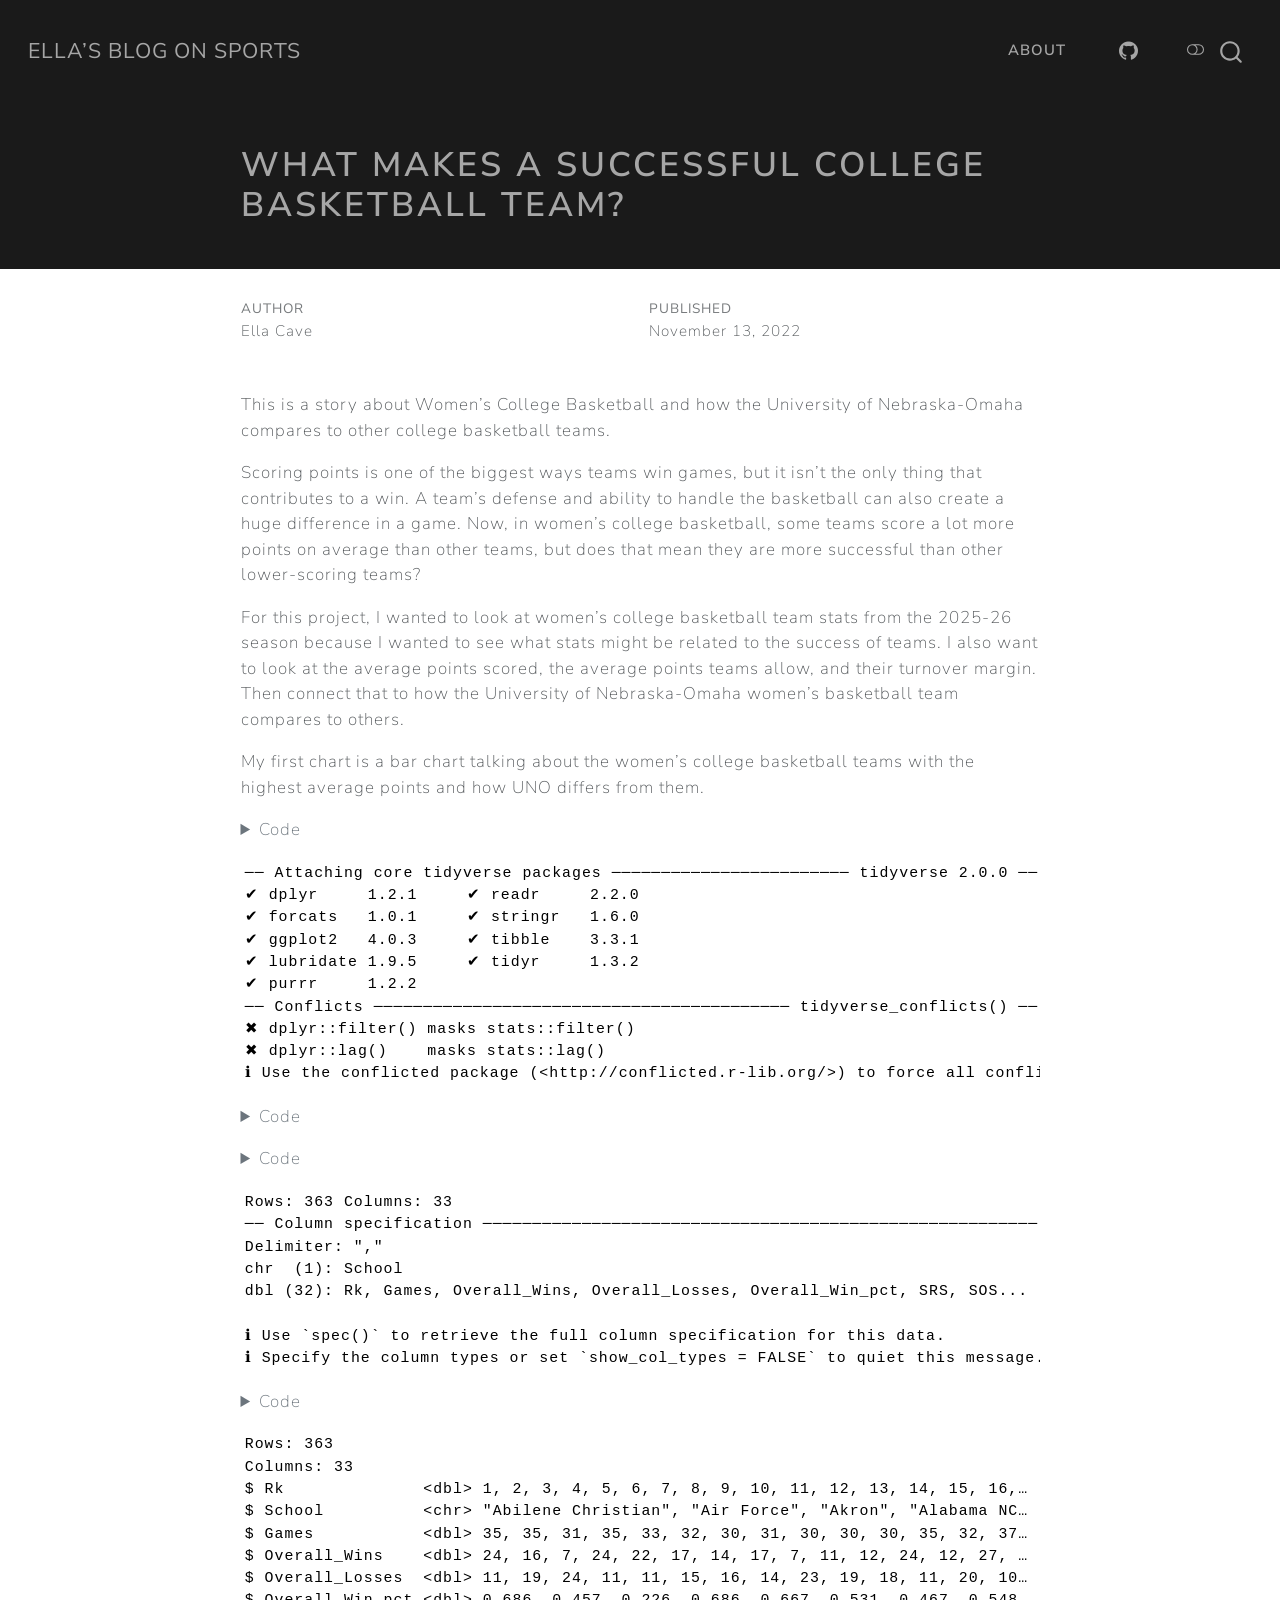
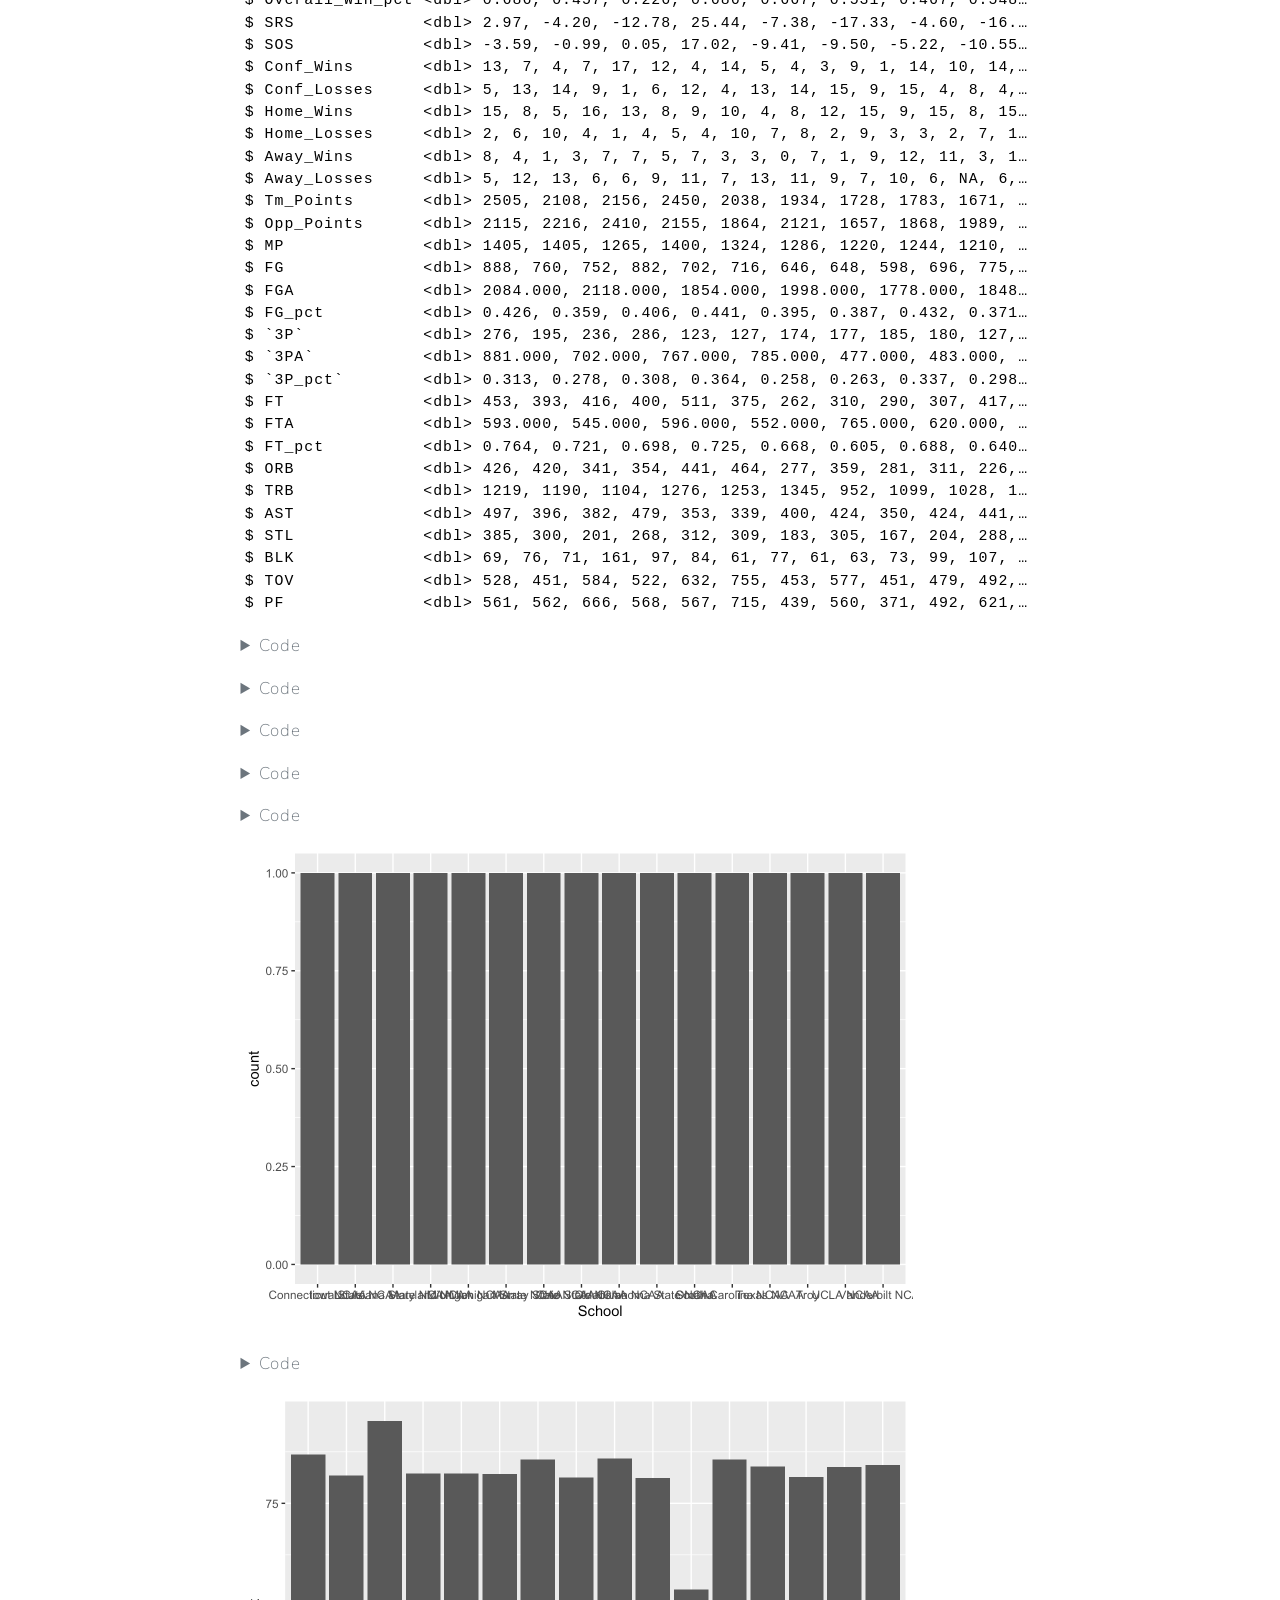
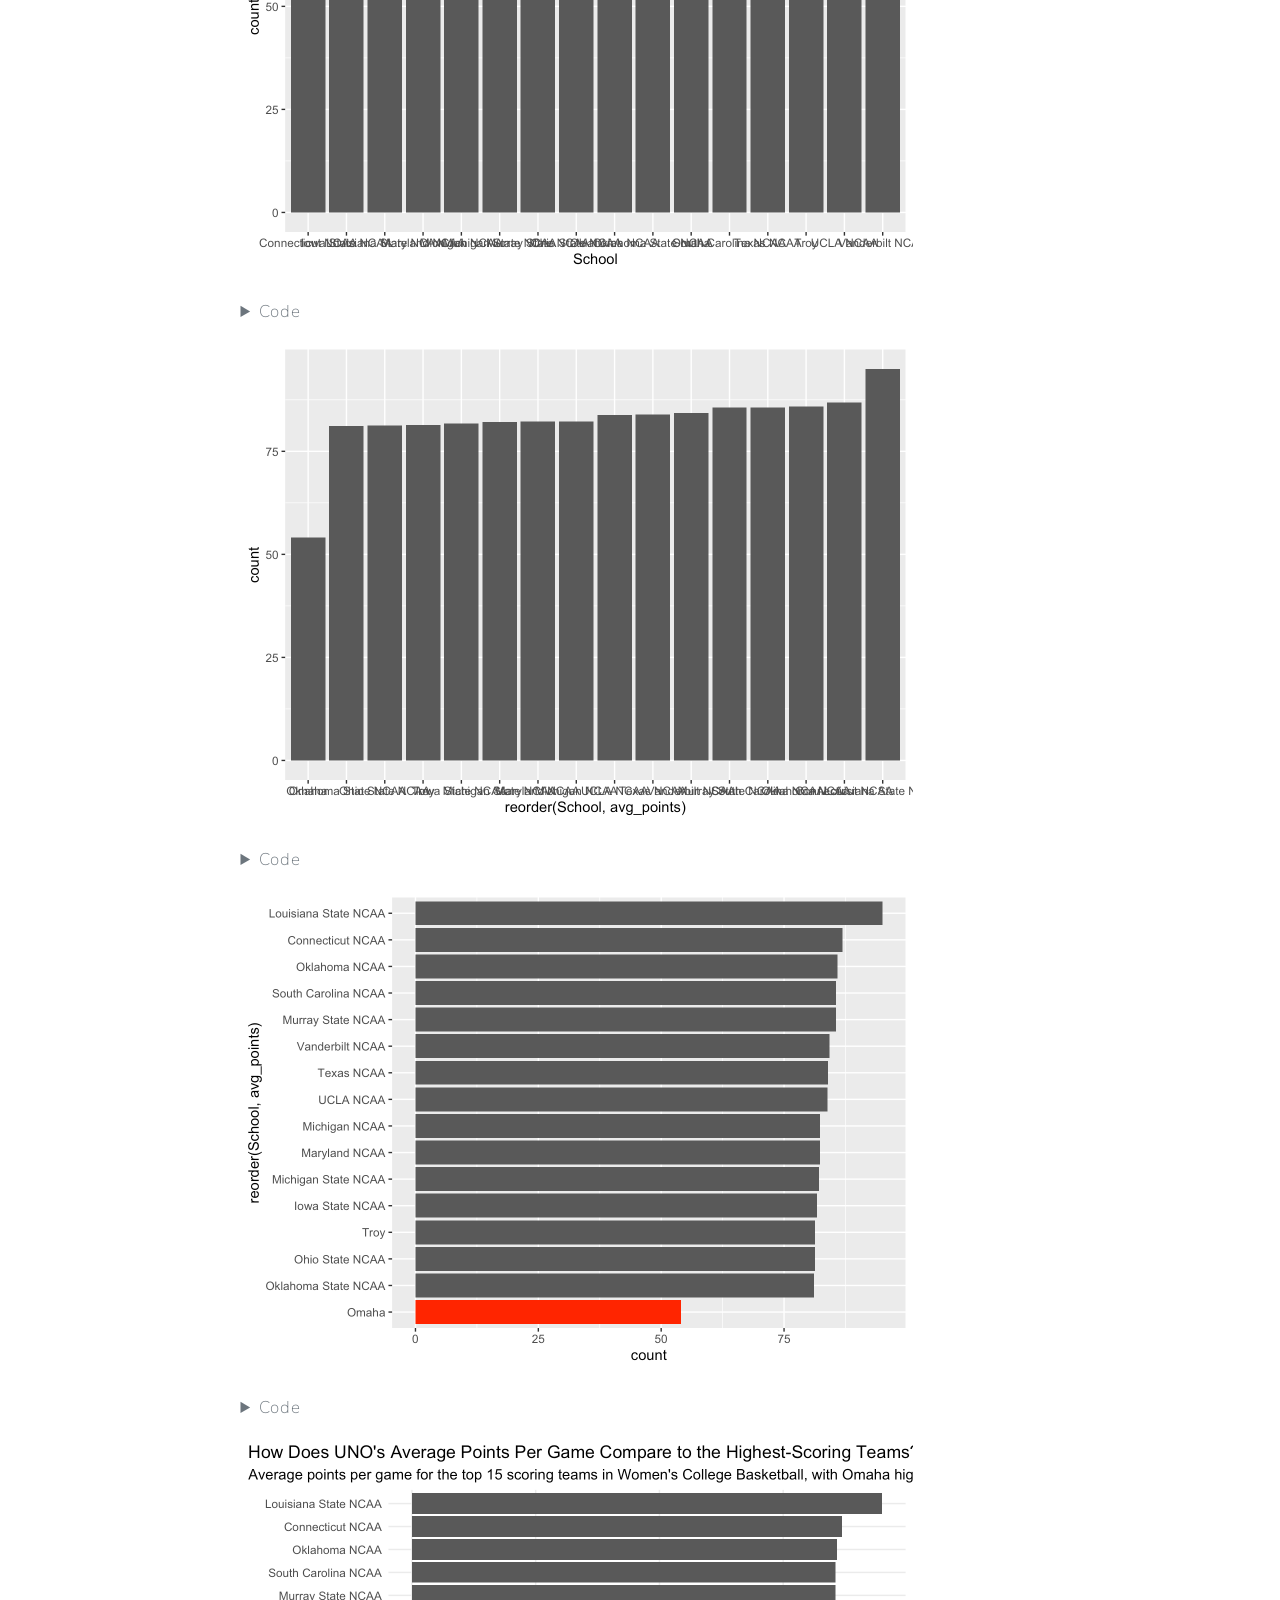
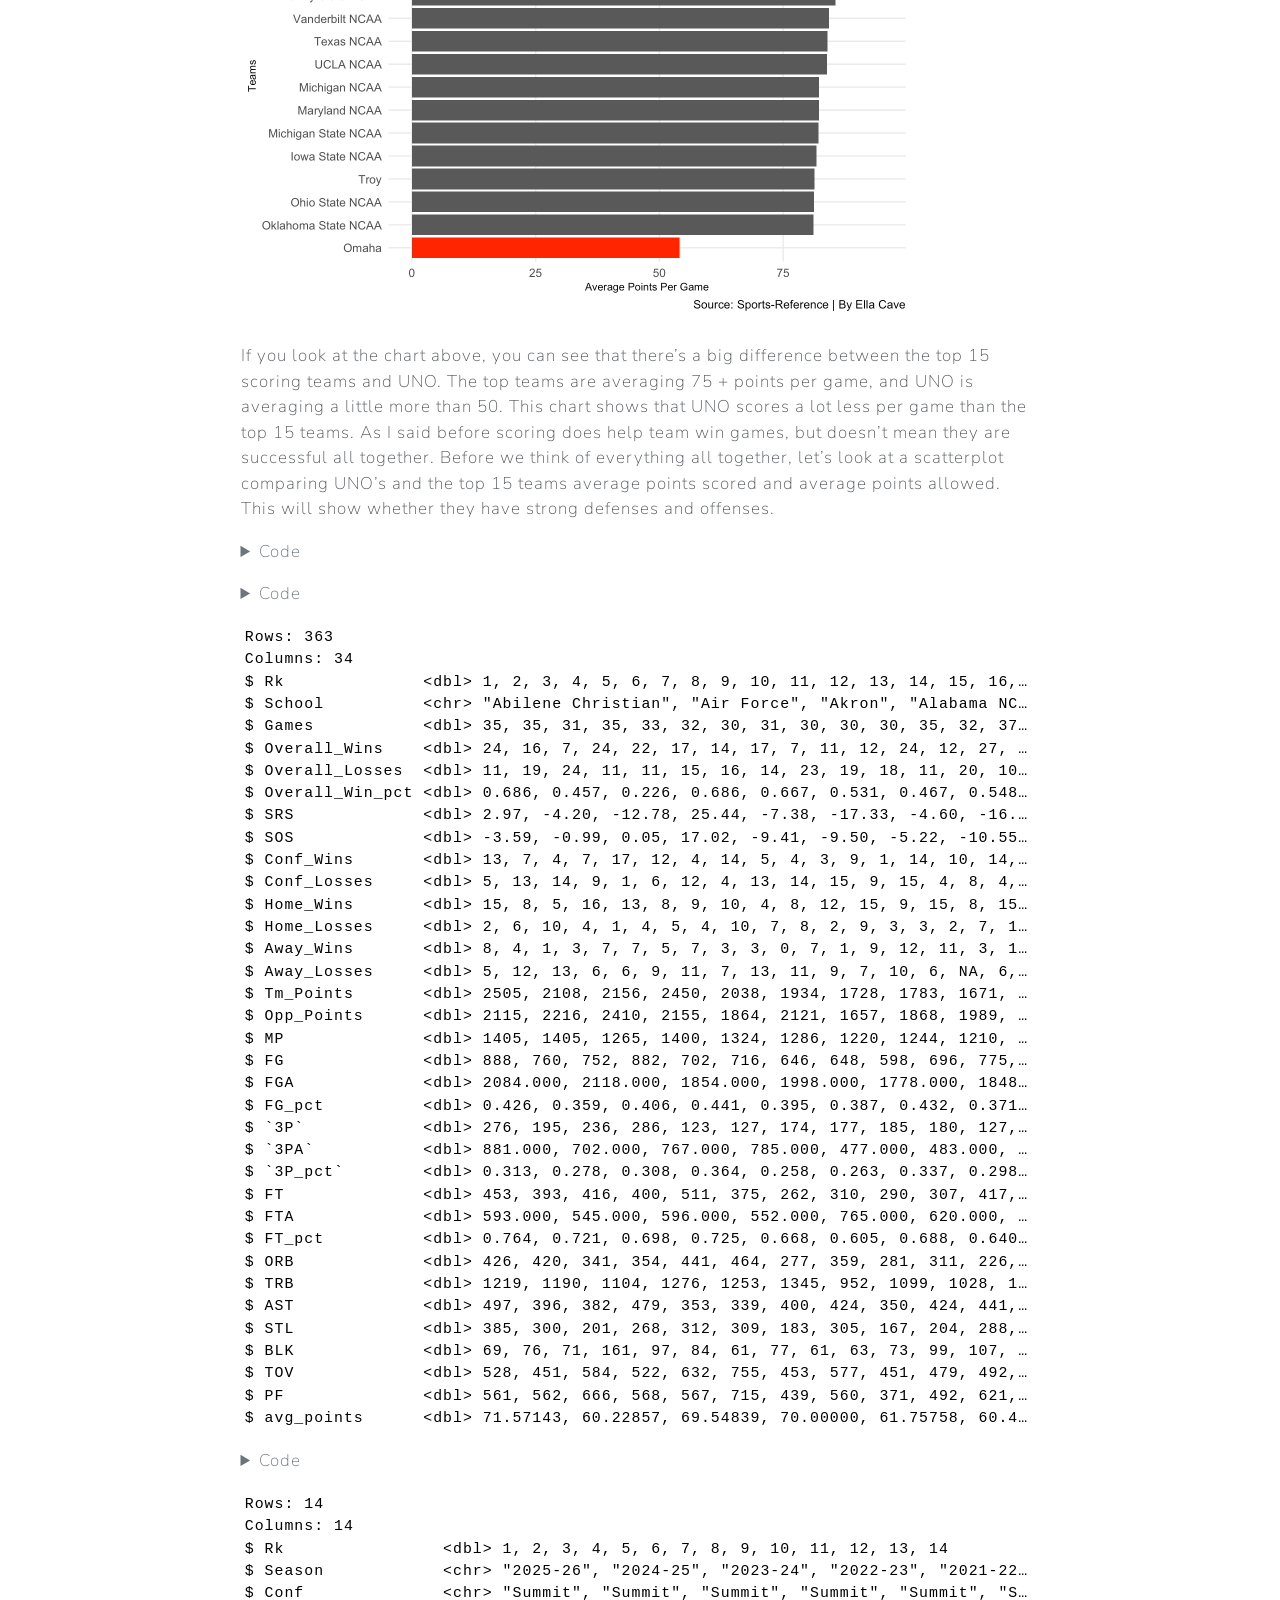
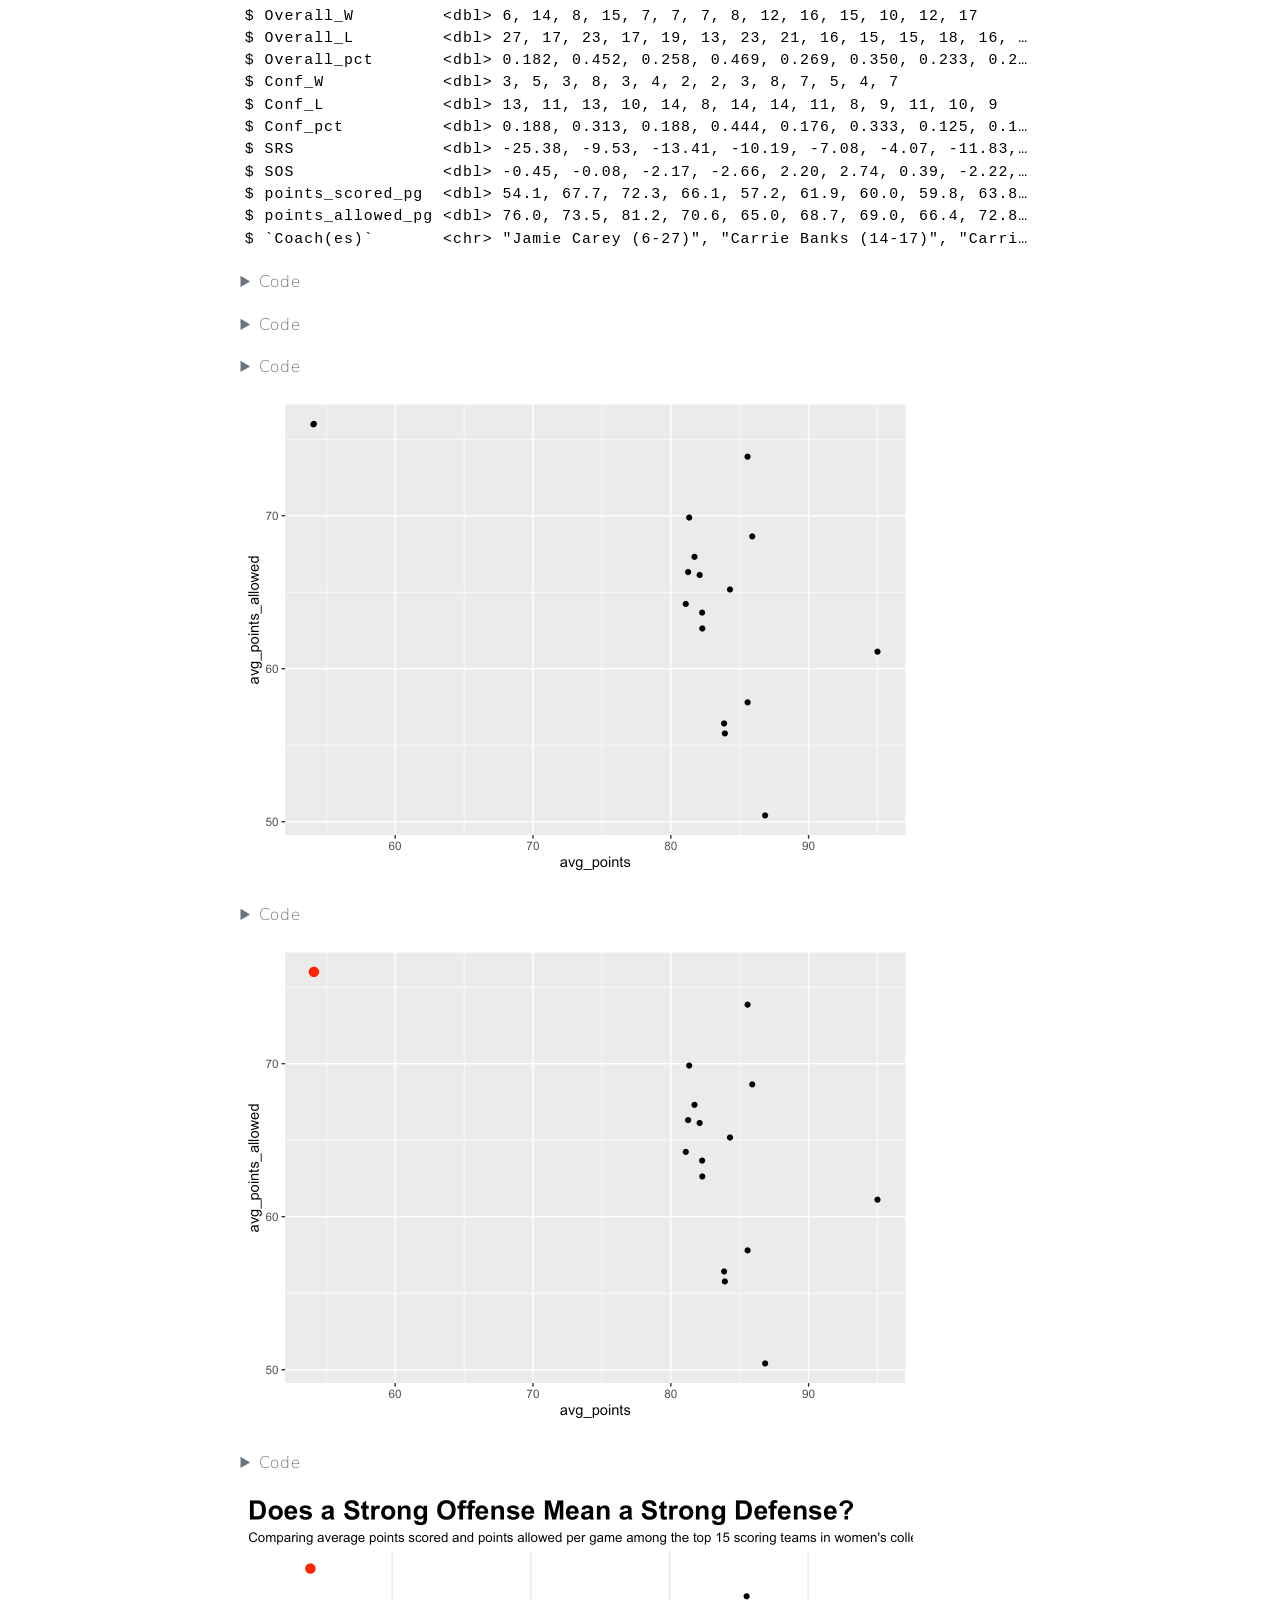
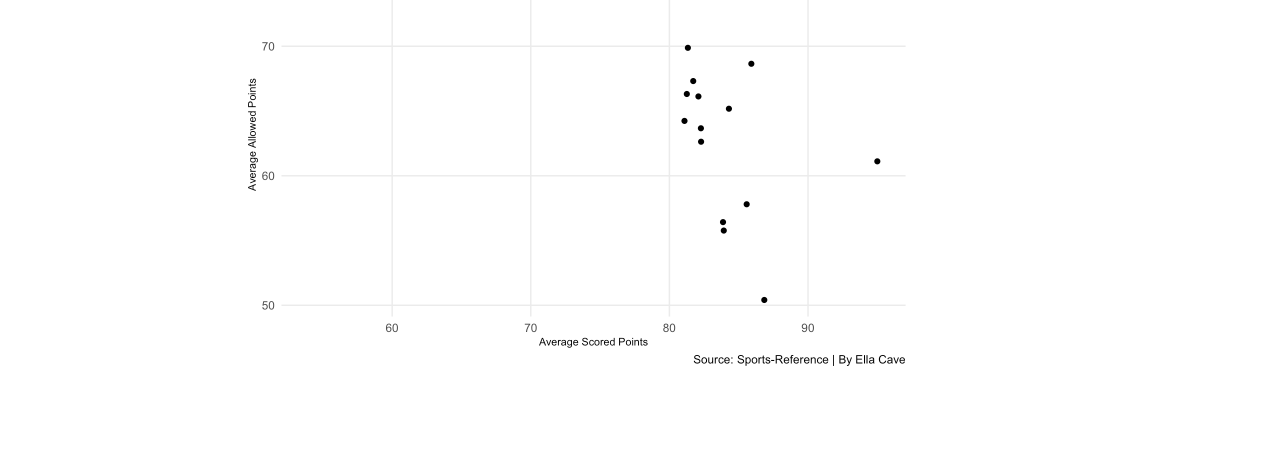
==== commit 2cdec3d9: "changed2" ====
--- a/posts/omaha-womens-basketball/index.html
+++ b/posts/omaha-womens-basketball/index.html
@@ -387,11 +387,16 @@
 ✖ dplyr::lag()    masks stats::lag()
 ℹ Use the conflicted package (&lt;http://conflicted.r-lib.org/&gt;) to force all conflicts to become errors</code></pre>
 </div>
-</div>
-<div class="cell">
-<details class="code-fold">
-<summary>Code</summary>
-<div class="code-copy-outer-scaffold"><div class="sourceCode cell-code" id="cb3"><pre class="sourceCode r code-with-copy"><code class="sourceCode r"><span id="cb3-1"><a href="#cb3-1" aria-hidden="true" tabindex="-1"></a>wcbb_25_26 <span class="ot">&lt;-</span> <span class="fu">read_csv</span>(<span class="st">"data/wcbb_stats_25_26.csv"</span>)</span></code></pre></div><button title="Copy to Clipboard" class="code-copy-button"><i class="bi"></i></button></div>
+<details class="code-fold">
+<summary>Code</summary>
+<div class="code-copy-outer-scaffold"><div class="sourceCode cell-code" id="cb3"><pre class="sourceCode r code-with-copy"><code class="sourceCode r"><span id="cb3-1"><a href="#cb3-1" aria-hidden="true" tabindex="-1"></a><span class="fu">library</span>(ggalt)</span>
+<span id="cb3-2"><a href="#cb3-2" aria-hidden="true" tabindex="-1"></a><span class="fu">library</span>(ggrepel)</span></code></pre></div><button title="Copy to Clipboard" class="code-copy-button"><i class="bi"></i></button></div>
+</details>
+</div>
+<div class="cell">
+<details class="code-fold">
+<summary>Code</summary>
+<div class="code-copy-outer-scaffold"><div class="sourceCode cell-code" id="cb4"><pre class="sourceCode r code-with-copy"><code class="sourceCode r"><span id="cb4-1"><a href="#cb4-1" aria-hidden="true" tabindex="-1"></a>wcbb_25_26 <span class="ot">&lt;-</span> <span class="fu">read_csv</span>(<span class="st">"data/wcbb_stats_25_26.csv"</span>)</span></code></pre></div><button title="Copy to Clipboard" class="code-copy-button"><i class="bi"></i></button></div>
 </details>
 <div class="cell-output cell-output-stderr">
 <pre><code>Rows: 363 Columns: 33
@@ -407,7 +412,7 @@
 <div class="cell">
 <details class="code-fold">
 <summary>Code</summary>
-<div class="code-copy-outer-scaffold"><div class="sourceCode cell-code" id="cb5"><pre class="sourceCode r code-with-copy"><code class="sourceCode r"><span id="cb5-1"><a href="#cb5-1" aria-hidden="true" tabindex="-1"></a><span class="fu">glimpse</span>(wcbb_25_26)</span></code></pre></div><button title="Copy to Clipboard" class="code-copy-button"><i class="bi"></i></button></div>
+<div class="code-copy-outer-scaffold"><div class="sourceCode cell-code" id="cb6"><pre class="sourceCode r code-with-copy"><code class="sourceCode r"><span id="cb6-1"><a href="#cb6-1" aria-hidden="true" tabindex="-1"></a><span class="fu">glimpse</span>(wcbb_25_26)</span></code></pre></div><button title="Copy to Clipboard" class="code-copy-button"><i class="bi"></i></button></div>
 </details>
 <div class="cell-output cell-output-stdout">
 <pre><code>Rows: 363
@@ -450,40 +455,40 @@
 <div class="cell">
 <details class="code-fold">
 <summary>Code</summary>
-<div class="code-copy-outer-scaffold"><div class="sourceCode cell-code" id="cb7"><pre class="sourceCode r code-with-copy"><code class="sourceCode r"><span id="cb7-1"><a href="#cb7-1" aria-hidden="true" tabindex="-1"></a>wcbb_25_26 <span class="ot">&lt;-</span> wcbb_25_26 <span class="sc">|&gt;</span></span>
-<span id="cb7-2"><a href="#cb7-2" aria-hidden="true" tabindex="-1"></a>  <span class="fu">mutate</span>(</span>
-<span id="cb7-3"><a href="#cb7-3" aria-hidden="true" tabindex="-1"></a>    <span class="at">avg_points =</span> Tm_Points <span class="sc">/</span> Games</span>
-<span id="cb7-4"><a href="#cb7-4" aria-hidden="true" tabindex="-1"></a>  )</span></code></pre></div><button title="Copy to Clipboard" class="code-copy-button"><i class="bi"></i></button></div>
-</details>
-</div>
-<div class="cell">
-<details class="code-fold">
-<summary>Code</summary>
-<div class="code-copy-outer-scaffold"><div class="sourceCode cell-code" id="cb8"><pre class="sourceCode r code-with-copy"><code class="sourceCode r"><span id="cb8-1"><a href="#cb8-1" aria-hidden="true" tabindex="-1"></a>top_teams <span class="ot">&lt;-</span> wcbb_25_26 <span class="sc">|&gt;</span></span>
-<span id="cb8-2"><a href="#cb8-2" aria-hidden="true" tabindex="-1"></a>  <span class="fu">arrange</span>(<span class="fu">desc</span>(avg_points)) <span class="sc">|&gt;</span></span>
-<span id="cb8-3"><a href="#cb8-3" aria-hidden="true" tabindex="-1"></a>  <span class="fu">slice_head</span>(<span class="at">n=</span><span class="dv">15</span>)</span></code></pre></div><button title="Copy to Clipboard" class="code-copy-button"><i class="bi"></i></button></div>
-</details>
-</div>
-<div class="cell">
-<details class="code-fold">
-<summary>Code</summary>
-<div class="code-copy-outer-scaffold"><div class="sourceCode cell-code" id="cb9"><pre class="sourceCode r code-with-copy"><code class="sourceCode r"><span id="cb9-1"><a href="#cb9-1" aria-hidden="true" tabindex="-1"></a>uno <span class="ot">&lt;-</span> wcbb_25_26 <span class="sc">|&gt;</span> </span>
-<span id="cb9-2"><a href="#cb9-2" aria-hidden="true" tabindex="-1"></a>  <span class="fu">filter</span>(</span>
-<span id="cb9-3"><a href="#cb9-3" aria-hidden="true" tabindex="-1"></a>    School <span class="sc">==</span> <span class="st">"Omaha"</span></span>
-<span id="cb9-4"><a href="#cb9-4" aria-hidden="true" tabindex="-1"></a>  )</span></code></pre></div><button title="Copy to Clipboard" class="code-copy-button"><i class="bi"></i></button></div>
-</details>
-</div>
-<div class="cell">
-<details class="code-fold">
-<summary>Code</summary>
-<div class="code-copy-outer-scaffold"><div class="sourceCode cell-code" id="cb10"><pre class="sourceCode r code-with-copy"><code class="sourceCode r"><span id="cb10-1"><a href="#cb10-1" aria-hidden="true" tabindex="-1"></a>top_teams <span class="ot">&lt;-</span> <span class="fu">bind_rows</span>(top_teams, uno)</span></code></pre></div><button title="Copy to Clipboard" class="code-copy-button"><i class="bi"></i></button></div>
-</details>
-</div>
-<div class="cell">
-<details class="code-fold">
-<summary>Code</summary>
-<div class="code-copy-outer-scaffold"><div class="sourceCode cell-code" id="cb11"><pre class="sourceCode r code-with-copy"><code class="sourceCode r"><span id="cb11-1"><a href="#cb11-1" aria-hidden="true" tabindex="-1"></a><span class="fu">ggplot</span>() <span class="sc">+</span> </span>
-<span id="cb11-2"><a href="#cb11-2" aria-hidden="true" tabindex="-1"></a>  <span class="fu">geom_bar</span>(<span class="at">data=</span>top_teams, <span class="fu">aes</span>(<span class="at">x=</span>School))</span></code></pre></div><button title="Copy to Clipboard" class="code-copy-button"><i class="bi"></i></button></div>
+<div class="code-copy-outer-scaffold"><div class="sourceCode cell-code" id="cb8"><pre class="sourceCode r code-with-copy"><code class="sourceCode r"><span id="cb8-1"><a href="#cb8-1" aria-hidden="true" tabindex="-1"></a>wcbb_25_26 <span class="ot">&lt;-</span> wcbb_25_26 <span class="sc">|&gt;</span></span>
+<span id="cb8-2"><a href="#cb8-2" aria-hidden="true" tabindex="-1"></a>  <span class="fu">mutate</span>(</span>
+<span id="cb8-3"><a href="#cb8-3" aria-hidden="true" tabindex="-1"></a>    <span class="at">avg_points =</span> Tm_Points <span class="sc">/</span> Games</span>
+<span id="cb8-4"><a href="#cb8-4" aria-hidden="true" tabindex="-1"></a>  )</span></code></pre></div><button title="Copy to Clipboard" class="code-copy-button"><i class="bi"></i></button></div>
+</details>
+</div>
+<div class="cell">
+<details class="code-fold">
+<summary>Code</summary>
+<div class="code-copy-outer-scaffold"><div class="sourceCode cell-code" id="cb9"><pre class="sourceCode r code-with-copy"><code class="sourceCode r"><span id="cb9-1"><a href="#cb9-1" aria-hidden="true" tabindex="-1"></a>top_teams <span class="ot">&lt;-</span> wcbb_25_26 <span class="sc">|&gt;</span></span>
+<span id="cb9-2"><a href="#cb9-2" aria-hidden="true" tabindex="-1"></a>  <span class="fu">arrange</span>(<span class="fu">desc</span>(avg_points)) <span class="sc">|&gt;</span></span>
+<span id="cb9-3"><a href="#cb9-3" aria-hidden="true" tabindex="-1"></a>  <span class="fu">slice_head</span>(<span class="at">n=</span><span class="dv">15</span>)</span></code></pre></div><button title="Copy to Clipboard" class="code-copy-button"><i class="bi"></i></button></div>
+</details>
+</div>
+<div class="cell">
+<details class="code-fold">
+<summary>Code</summary>
+<div class="code-copy-outer-scaffold"><div class="sourceCode cell-code" id="cb10"><pre class="sourceCode r code-with-copy"><code class="sourceCode r"><span id="cb10-1"><a href="#cb10-1" aria-hidden="true" tabindex="-1"></a>uno <span class="ot">&lt;-</span> wcbb_25_26 <span class="sc">|&gt;</span> </span>
+<span id="cb10-2"><a href="#cb10-2" aria-hidden="true" tabindex="-1"></a>  <span class="fu">filter</span>(</span>
+<span id="cb10-3"><a href="#cb10-3" aria-hidden="true" tabindex="-1"></a>    School <span class="sc">==</span> <span class="st">"Omaha"</span></span>
+<span id="cb10-4"><a href="#cb10-4" aria-hidden="true" tabindex="-1"></a>  )</span></code></pre></div><button title="Copy to Clipboard" class="code-copy-button"><i class="bi"></i></button></div>
+</details>
+</div>
+<div class="cell">
+<details class="code-fold">
+<summary>Code</summary>
+<div class="code-copy-outer-scaffold"><div class="sourceCode cell-code" id="cb11"><pre class="sourceCode r code-with-copy"><code class="sourceCode r"><span id="cb11-1"><a href="#cb11-1" aria-hidden="true" tabindex="-1"></a>top_teams <span class="ot">&lt;-</span> <span class="fu">bind_rows</span>(top_teams, uno)</span></code></pre></div><button title="Copy to Clipboard" class="code-copy-button"><i class="bi"></i></button></div>
+</details>
+</div>
+<div class="cell">
+<details class="code-fold">
+<summary>Code</summary>
+<div class="code-copy-outer-scaffold"><div class="sourceCode cell-code" id="cb12"><pre class="sourceCode r code-with-copy"><code class="sourceCode r"><span id="cb12-1"><a href="#cb12-1" aria-hidden="true" tabindex="-1"></a><span class="fu">ggplot</span>() <span class="sc">+</span> </span>
+<span id="cb12-2"><a href="#cb12-2" aria-hidden="true" tabindex="-1"></a>  <span class="fu">geom_bar</span>(<span class="at">data=</span>top_teams, <span class="fu">aes</span>(<span class="at">x=</span>School))</span></code></pre></div><button title="Copy to Clipboard" class="code-copy-button"><i class="bi"></i></button></div>
 </details>
 <div class="cell-output-display">
 <div>
@@ -496,8 +501,8 @@
 <div class="cell">
 <details class="code-fold">
 <summary>Code</summary>
-<div class="code-copy-outer-scaffold"><div class="sourceCode cell-code" id="cb12"><pre class="sourceCode r code-with-copy"><code class="sourceCode r"><span id="cb12-1"><a href="#cb12-1" aria-hidden="true" tabindex="-1"></a><span class="fu">ggplot</span>() <span class="sc">+</span> </span>
-<span id="cb12-2"><a href="#cb12-2" aria-hidden="true" tabindex="-1"></a>  <span class="fu">geom_bar</span>(<span class="at">data=</span>top_teams, <span class="fu">aes</span>(<span class="at">x=</span>School, <span class="at">weight=</span>avg_points))</span></code></pre></div><button title="Copy to Clipboard" class="code-copy-button"><i class="bi"></i></button></div>
+<div class="code-copy-outer-scaffold"><div class="sourceCode cell-code" id="cb13"><pre class="sourceCode r code-with-copy"><code class="sourceCode r"><span id="cb13-1"><a href="#cb13-1" aria-hidden="true" tabindex="-1"></a><span class="fu">ggplot</span>() <span class="sc">+</span> </span>
+<span id="cb13-2"><a href="#cb13-2" aria-hidden="true" tabindex="-1"></a>  <span class="fu">geom_bar</span>(<span class="at">data=</span>top_teams, <span class="fu">aes</span>(<span class="at">x=</span>School, <span class="at">weight=</span>avg_points))</span></code></pre></div><button title="Copy to Clipboard" class="code-copy-button"><i class="bi"></i></button></div>
 </details>
 <div class="cell-output-display">
 <div>
@@ -510,8 +515,8 @@
 <div class="cell">
 <details class="code-fold">
 <summary>Code</summary>
-<div class="code-copy-outer-scaffold"><div class="sourceCode cell-code" id="cb13"><pre class="sourceCode r code-with-copy"><code class="sourceCode r"><span id="cb13-1"><a href="#cb13-1" aria-hidden="true" tabindex="-1"></a><span class="fu">ggplot</span>() <span class="sc">+</span> </span>
-<span id="cb13-2"><a href="#cb13-2" aria-hidden="true" tabindex="-1"></a>  <span class="fu">geom_bar</span>(<span class="at">data=</span>top_teams, <span class="fu">aes</span>(<span class="at">x=</span><span class="fu">reorder</span>(School, avg_points), <span class="at">weight=</span>avg_points))</span></code></pre></div><button title="Copy to Clipboard" class="code-copy-button"><i class="bi"></i></button></div>
+<div class="code-copy-outer-scaffold"><div class="sourceCode cell-code" id="cb14"><pre class="sourceCode r code-with-copy"><code class="sourceCode r"><span id="cb14-1"><a href="#cb14-1" aria-hidden="true" tabindex="-1"></a><span class="fu">ggplot</span>() <span class="sc">+</span> </span>
+<span id="cb14-2"><a href="#cb14-2" aria-hidden="true" tabindex="-1"></a>  <span class="fu">geom_bar</span>(<span class="at">data=</span>top_teams, <span class="fu">aes</span>(<span class="at">x=</span><span class="fu">reorder</span>(School, avg_points), <span class="at">weight=</span>avg_points))</span></code></pre></div><button title="Copy to Clipboard" class="code-copy-button"><i class="bi"></i></button></div>
 </details>
 <div class="cell-output-display">
 <div>
@@ -524,10 +529,10 @@
 <div class="cell">
 <details class="code-fold">
 <summary>Code</summary>
-<div class="code-copy-outer-scaffold"><div class="sourceCode cell-code" id="cb14"><pre class="sourceCode r code-with-copy"><code class="sourceCode r"><span id="cb14-1"><a href="#cb14-1" aria-hidden="true" tabindex="-1"></a><span class="fu">ggplot</span>() <span class="sc">+</span> </span>
-<span id="cb14-2"><a href="#cb14-2" aria-hidden="true" tabindex="-1"></a>  <span class="fu">geom_bar</span>(<span class="at">data=</span>top_teams, <span class="fu">aes</span>(<span class="at">x=</span><span class="fu">reorder</span>(School, avg_points), <span class="at">weight=</span>avg_points)) <span class="sc">+</span></span>
-<span id="cb14-3"><a href="#cb14-3" aria-hidden="true" tabindex="-1"></a>  <span class="fu">geom_bar</span>(<span class="at">data=</span>uno, <span class="fu">aes</span>(<span class="at">x=</span><span class="fu">reorder</span>(School, avg_points), <span class="at">weight=</span>avg_points), <span class="at">fill=</span><span class="st">"red"</span>) <span class="sc">+</span></span>
-<span id="cb14-4"><a href="#cb14-4" aria-hidden="true" tabindex="-1"></a>  <span class="fu">coord_flip</span>()</span></code></pre></div><button title="Copy to Clipboard" class="code-copy-button"><i class="bi"></i></button></div>
+<div class="code-copy-outer-scaffold"><div class="sourceCode cell-code" id="cb15"><pre class="sourceCode r code-with-copy"><code class="sourceCode r"><span id="cb15-1"><a href="#cb15-1" aria-hidden="true" tabindex="-1"></a><span class="fu">ggplot</span>() <span class="sc">+</span> </span>
+<span id="cb15-2"><a href="#cb15-2" aria-hidden="true" tabindex="-1"></a>  <span class="fu">geom_bar</span>(<span class="at">data=</span>top_teams, <span class="fu">aes</span>(<span class="at">x=</span><span class="fu">reorder</span>(School, avg_points), <span class="at">weight=</span>avg_points)) <span class="sc">+</span></span>
+<span id="cb15-3"><a href="#cb15-3" aria-hidden="true" tabindex="-1"></a>  <span class="fu">geom_bar</span>(<span class="at">data=</span>uno, <span class="fu">aes</span>(<span class="at">x=</span><span class="fu">reorder</span>(School, avg_points), <span class="at">weight=</span>avg_points), <span class="at">fill=</span><span class="st">"red"</span>) <span class="sc">+</span></span>
+<span id="cb15-4"><a href="#cb15-4" aria-hidden="true" tabindex="-1"></a>  <span class="fu">coord_flip</span>()</span></code></pre></div><button title="Copy to Clipboard" class="code-copy-button"><i class="bi"></i></button></div>
 </details>
 <div class="cell-output-display">
 <div>
@@ -540,23 +545,23 @@
 <div class="cell">
 <details class="code-fold">
 <summary>Code</summary>
-<div class="code-copy-outer-scaffold"><div class="sourceCode cell-code" id="cb15"><pre class="sourceCode r code-with-copy"><code class="sourceCode r"><span id="cb15-1"><a href="#cb15-1" aria-hidden="true" tabindex="-1"></a><span class="fu">ggplot</span>() <span class="sc">+</span> </span>
-<span id="cb15-2"><a href="#cb15-2" aria-hidden="true" tabindex="-1"></a>  <span class="fu">geom_bar</span>(<span class="at">data=</span>top_teams, <span class="fu">aes</span>(<span class="at">x=</span><span class="fu">reorder</span>(School, avg_points), <span class="at">weight=</span>avg_points)) <span class="sc">+</span></span>
-<span id="cb15-3"><a href="#cb15-3" aria-hidden="true" tabindex="-1"></a>  <span class="fu">geom_bar</span>(<span class="at">data=</span>uno, <span class="fu">aes</span>(<span class="at">x=</span><span class="fu">reorder</span>(School, avg_points), <span class="at">weight=</span>avg_points), <span class="at">fill=</span><span class="st">"red"</span>) <span class="sc">+</span></span>
-<span id="cb15-4"><a href="#cb15-4" aria-hidden="true" tabindex="-1"></a>  <span class="fu">coord_flip</span>() <span class="sc">+</span></span>
-<span id="cb15-5"><a href="#cb15-5" aria-hidden="true" tabindex="-1"></a>  <span class="fu">theme_minimal</span>() <span class="sc">+</span> </span>
-<span id="cb15-6"><a href="#cb15-6" aria-hidden="true" tabindex="-1"></a>  <span class="fu">labs</span>(</span>
-<span id="cb15-7"><a href="#cb15-7" aria-hidden="true" tabindex="-1"></a>    <span class="at">x=</span><span class="st">"Teams"</span>, </span>
-<span id="cb15-8"><a href="#cb15-8" aria-hidden="true" tabindex="-1"></a>    <span class="at">y=</span><span class="st">"Average Points Per Game"</span>, </span>
-<span id="cb15-9"><a href="#cb15-9" aria-hidden="true" tabindex="-1"></a>    <span class="at">title=</span><span class="st">"How Does UNO Compare to the Highest-Scoring Teams?"</span>, </span>
-<span id="cb15-10"><a href="#cb15-10" aria-hidden="true" tabindex="-1"></a>    <span class="at">subtitle=</span><span class="st">"Average points per game for the top 15 scoring teams in Women's College Basketball, with Omaha highlighted in red."</span>, </span>
-<span id="cb15-11"><a href="#cb15-11" aria-hidden="true" tabindex="-1"></a>    <span class="at">caption=</span><span class="st">"Source: Sports-Reference | By Ella Cave"</span></span>
-<span id="cb15-12"><a href="#cb15-12" aria-hidden="true" tabindex="-1"></a>    ) <span class="sc">+</span></span>
-<span id="cb15-13"><a href="#cb15-13" aria-hidden="true" tabindex="-1"></a>  <span class="fu">theme</span>(</span>
-<span id="cb15-14"><a href="#cb15-14" aria-hidden="true" tabindex="-1"></a>    <span class="at">plot.title.position =</span> <span class="st">"plot"</span>,</span>
-<span id="cb15-15"><a href="#cb15-15" aria-hidden="true" tabindex="-1"></a>    <span class="at">plot.title =</span> <span class="fu">element_text</span>(<span class="at">face =</span> <span class="st">"bold"</span>, <span class="at">size =</span> <span class="dv">16</span>),</span>
-<span id="cb15-16"><a href="#cb15-16" aria-hidden="true" tabindex="-1"></a>    <span class="at">plot.subtitle =</span> <span class="fu">element_text</span>(<span class="at">size =</span> <span class="dv">10</span>)</span>
-<span id="cb15-17"><a href="#cb15-17" aria-hidden="true" tabindex="-1"></a>  )</span></code></pre></div><button title="Copy to Clipboard" class="code-copy-button"><i class="bi"></i></button></div>
+<div class="code-copy-outer-scaffold"><div class="sourceCode cell-code" id="cb16"><pre class="sourceCode r code-with-copy"><code class="sourceCode r"><span id="cb16-1"><a href="#cb16-1" aria-hidden="true" tabindex="-1"></a><span class="fu">ggplot</span>() <span class="sc">+</span> </span>
+<span id="cb16-2"><a href="#cb16-2" aria-hidden="true" tabindex="-1"></a>  <span class="fu">geom_bar</span>(<span class="at">data=</span>top_teams, <span class="fu">aes</span>(<span class="at">x=</span><span class="fu">reorder</span>(School, avg_points), <span class="at">weight=</span>avg_points)) <span class="sc">+</span></span>
+<span id="cb16-3"><a href="#cb16-3" aria-hidden="true" tabindex="-1"></a>  <span class="fu">geom_bar</span>(<span class="at">data=</span>uno, <span class="fu">aes</span>(<span class="at">x=</span><span class="fu">reorder</span>(School, avg_points), <span class="at">weight=</span>avg_points), <span class="at">fill=</span><span class="st">"red"</span>) <span class="sc">+</span></span>
+<span id="cb16-4"><a href="#cb16-4" aria-hidden="true" tabindex="-1"></a>  <span class="fu">coord_flip</span>() <span class="sc">+</span></span>
+<span id="cb16-5"><a href="#cb16-5" aria-hidden="true" tabindex="-1"></a>  <span class="fu">theme_minimal</span>() <span class="sc">+</span> </span>
+<span id="cb16-6"><a href="#cb16-6" aria-hidden="true" tabindex="-1"></a>  <span class="fu">labs</span>(</span>
+<span id="cb16-7"><a href="#cb16-7" aria-hidden="true" tabindex="-1"></a>    <span class="at">x=</span><span class="st">"Teams"</span>, </span>
+<span id="cb16-8"><a href="#cb16-8" aria-hidden="true" tabindex="-1"></a>    <span class="at">y=</span><span class="st">"Average Points Per Game"</span>, </span>
+<span id="cb16-9"><a href="#cb16-9" aria-hidden="true" tabindex="-1"></a>    <span class="at">title=</span><span class="st">"How Does UNO's Average Points Per Game Compare to the Highest-Scoring Teams?"</span>, </span>
+<span id="cb16-10"><a href="#cb16-10" aria-hidden="true" tabindex="-1"></a>    <span class="at">subtitle=</span><span class="st">"Average points per game for the top 15 scoring teams in Women's College Basketball, with Omaha highlighted in red."</span>, </span>
+<span id="cb16-11"><a href="#cb16-11" aria-hidden="true" tabindex="-1"></a>    <span class="at">caption=</span><span class="st">"Source: Sports-Reference | By Ella Cave"</span></span>
+<span id="cb16-12"><a href="#cb16-12" aria-hidden="true" tabindex="-1"></a>    ) <span class="sc">+</span></span>
+<span id="cb16-13"><a href="#cb16-13" aria-hidden="true" tabindex="-1"></a>  <span class="fu">theme</span>(</span>
+<span id="cb16-14"><a href="#cb16-14" aria-hidden="true" tabindex="-1"></a>    <span class="at">axis.title =</span> <span class="fu">element_text</span>(<span class="at">size=</span><span class="dv">8</span>),</span>
+<span id="cb16-15"><a href="#cb16-15" aria-hidden="true" tabindex="-1"></a>    <span class="at">panel.grid.minor =</span> <span class="fu">element_blank</span>(),</span>
+<span id="cb16-16"><a href="#cb16-16" aria-hidden="true" tabindex="-1"></a>    <span class="at">plot.title.position =</span> <span class="st">"plot"</span></span>
+<span id="cb16-17"><a href="#cb16-17" aria-hidden="true" tabindex="-1"></a>  )</span></code></pre></div><button title="Copy to Clipboard" class="code-copy-button"><i class="bi"></i></button></div>
 </details>
 <div class="cell-output-display">
 <div>
@@ -566,53 +571,155 @@
 </div>
 </div>
 </div>
-<p>If you look at the chart above, you can see that there’s a big difference between the top 15 scoring teams and UNO. The top teams are averaging 75 + points per game, and UNO is averaging a little more than 50. This chart shows that UNO scores a lot less per game than the top 15 teams. As I said before scoring does help team win games, but doesn’t mean they are successful all together. Before we think of everything all together, let’s look at a scatterplot comparing UNO’s and the top 15 teams average points scored and average points allowed. This will show whether they have strong defenses and offenses when they win.</p>
-<div class="cell">
-<details class="code-fold">
-<summary>Code</summary>
-<div class="code-copy-outer-scaffold"><div class="sourceCode cell-code" id="cb16"><pre class="sourceCode r code-with-copy"><code class="sourceCode r"><span id="cb16-1"><a href="#cb16-1" aria-hidden="true" tabindex="-1"></a><span class="fu">library</span>(tidyverse)</span></code></pre></div><button title="Copy to Clipboard" class="code-copy-button"><i class="bi"></i></button></div>
-</details>
-</div>
-<div class="cell">
-<details class="code-fold">
-<summary>Code</summary>
-<div class="code-copy-outer-scaffold"><div class="sourceCode cell-code" id="cb17"><pre class="sourceCode r code-with-copy"><code class="sourceCode r"><span id="cb17-1"><a href="#cb17-1" aria-hidden="true" tabindex="-1"></a>uno <span class="ot">&lt;-</span> <span class="fu">read_csv</span>(<span class="st">"data/uno_wbb_stats.csv"</span>)</span></code></pre></div><button title="Copy to Clipboard" class="code-copy-button"><i class="bi"></i></button></div>
-</details>
-<div class="cell-output cell-output-stderr">
-<pre><code>Rows: 14 Columns: 14
-── Column specification ────────────────────────────────────────────────────────
-Delimiter: ","
-chr  (3): Season, Conf, Coach(es)
-dbl (11): Rk, Overall_W, Overall_L, Overall_pct, Conf_W, Conf_L, Conf_pct, S...
-
-ℹ Use `spec()` to retrieve the full column specification for this data.
-ℹ Specify the column types or set `show_col_types = FALSE` to quiet this message.</code></pre>
-</div>
-</div>
-<div class="cell">
-<details class="code-fold">
-<summary>Code</summary>
-<div class="code-copy-outer-scaffold"><div class="sourceCode cell-code" id="cb19"><pre class="sourceCode r code-with-copy"><code class="sourceCode r"><span id="cb19-1"><a href="#cb19-1" aria-hidden="true" tabindex="-1"></a><span class="fu">head</span>(uno)</span></code></pre></div><button title="Copy to Clipboard" class="code-copy-button"><i class="bi"></i></button></div>
+<p>If you look at the chart above, you can see that there’s a big difference between the top 15 scoring teams and UNO. The top teams are averaging 75 + points per game, and UNO is averaging a little more than 50. This chart shows that UNO scores a lot less per game than the top 15 teams. As I said before scoring does help team win games, but doesn’t mean they are successful all together. Before we think of everything all together, let’s look at a scatterplot comparing UNO’s and the top 15 teams average points scored and average points allowed. This will show whether they have strong defenses and offenses.</p>
+<div class="cell">
+<details class="code-fold">
+<summary>Code</summary>
+<div class="code-copy-outer-scaffold"><div class="sourceCode cell-code" id="cb17"><pre class="sourceCode r code-with-copy"><code class="sourceCode r"><span id="cb17-1"><a href="#cb17-1" aria-hidden="true" tabindex="-1"></a><span class="fu">library</span>(tidyverse)</span>
+<span id="cb17-2"><a href="#cb17-2" aria-hidden="true" tabindex="-1"></a>uno <span class="ot">&lt;-</span> <span class="fu">read_csv</span>(<span class="st">"data/uno_wbb_stats.csv"</span>)</span></code></pre></div><button title="Copy to Clipboard" class="code-copy-button"><i class="bi"></i></button></div>
+</details>
+</div>
+<div class="cell">
+<details class="code-fold">
+<summary>Code</summary>
+<div class="code-copy-outer-scaffold"><div class="sourceCode cell-code" id="cb18"><pre class="sourceCode r code-with-copy"><code class="sourceCode r"><span id="cb18-1"><a href="#cb18-1" aria-hidden="true" tabindex="-1"></a><span class="fu">glimpse</span>(wcbb_25_26)</span></code></pre></div><button title="Copy to Clipboard" class="code-copy-button"><i class="bi"></i></button></div>
 </details>
 <div class="cell-output cell-output-stdout">
-<pre><code># A tibble: 6 × 14
-     Rk Season  Conf   Overall_W Overall_L Overall_pct Conf_W Conf_L Conf_pct
-  &lt;dbl&gt; &lt;chr&gt;   &lt;chr&gt;      &lt;dbl&gt;     &lt;dbl&gt;       &lt;dbl&gt;  &lt;dbl&gt;  &lt;dbl&gt;    &lt;dbl&gt;
-1     1 2025-26 Summit         6        27       0.182      3     13    0.188
-2     2 2024-25 Summit        14        17       0.452      5     11    0.313
-3     3 2023-24 Summit         8        23       0.258      3     13    0.188
-4     4 2022-23 Summit        15        17       0.469      8     10    0.444
-5     5 2021-22 Summit         7        19       0.269      3     14    0.176
-6     6 2020-21 Summit         7        13       0.35       4      8    0.333
-# ℹ 5 more variables: SRS &lt;dbl&gt;, SOS &lt;dbl&gt;, points_scored_pg &lt;dbl&gt;,
-#   points_allowed_pg &lt;dbl&gt;, `Coach(es)` &lt;chr&gt;</code></pre>
-</div>
-</div>
-<div class="cell">
-<details class="code-fold">
-<summary>Code</summary>
-<div class="code-copy-outer-scaffold"><div class="sourceCode cell-code" id="cb21"><pre class="sourceCode r code-with-copy"><code class="sourceCode r"><span id="cb21-1"><a href="#cb21-1" aria-hidden="true" tabindex="-1"></a>avg_pts_pg <span class="ot">&lt;-</span> uno <span class="sc">|&gt;</span> <span class="fu">mutate</span>(Overall_W <span class="sc">+</span> Overall_L <span class="sc">/</span>points_scored_pg)</span></code></pre></div><button title="Copy to Clipboard" class="code-copy-button"><i class="bi"></i></button></div>
-</details>
+<pre><code>Rows: 363
+Columns: 34
+$ Rk              &lt;dbl&gt; 1, 2, 3, 4, 5, 6, 7, 8, 9, 10, 11, 12, 13, 14, 15, 16,…
+$ School          &lt;chr&gt; "Abilene Christian", "Air Force", "Akron", "Alabama NC…
+$ Games           &lt;dbl&gt; 35, 35, 31, 35, 33, 32, 30, 31, 30, 30, 30, 35, 32, 37…
+$ Overall_Wins    &lt;dbl&gt; 24, 16, 7, 24, 22, 17, 14, 17, 7, 11, 12, 24, 12, 27, …
+$ Overall_Losses  &lt;dbl&gt; 11, 19, 24, 11, 11, 15, 16, 14, 23, 19, 18, 11, 20, 10…
+$ Overall_Win_pct &lt;dbl&gt; 0.686, 0.457, 0.226, 0.686, 0.667, 0.531, 0.467, 0.548…
+$ SRS             &lt;dbl&gt; 2.97, -4.20, -12.78, 25.44, -7.38, -17.33, -4.60, -16.…
+$ SOS             &lt;dbl&gt; -3.59, -0.99, 0.05, 17.02, -9.41, -9.50, -5.22, -10.55…
+$ Conf_Wins       &lt;dbl&gt; 13, 7, 4, 7, 17, 12, 4, 14, 5, 4, 3, 9, 1, 14, 10, 14,…
+$ Conf_Losses     &lt;dbl&gt; 5, 13, 14, 9, 1, 6, 12, 4, 13, 14, 15, 9, 15, 4, 8, 4,…
+$ Home_Wins       &lt;dbl&gt; 15, 8, 5, 16, 13, 8, 9, 10, 4, 8, 12, 15, 9, 15, 8, 15…
+$ Home_Losses     &lt;dbl&gt; 2, 6, 10, 4, 1, 4, 5, 4, 10, 7, 8, 2, 9, 3, 3, 2, 7, 1…
+$ Away_Wins       &lt;dbl&gt; 8, 4, 1, 3, 7, 7, 5, 7, 3, 3, 0, 7, 1, 9, 12, 11, 3, 1…
+$ Away_Losses     &lt;dbl&gt; 5, 12, 13, 6, 6, 9, 11, 7, 13, 11, 9, 7, 10, 6, NA, 6,…
+$ Tm_Points       &lt;dbl&gt; 2505, 2108, 2156, 2450, 2038, 1934, 1728, 1783, 1671, …
+$ Opp_Points      &lt;dbl&gt; 2115, 2216, 2410, 2155, 1864, 2121, 1657, 1868, 1989, …
+$ MP              &lt;dbl&gt; 1405, 1405, 1265, 1400, 1324, 1286, 1220, 1244, 1210, …
+$ FG              &lt;dbl&gt; 888, 760, 752, 882, 702, 716, 646, 648, 598, 696, 775,…
+$ FGA             &lt;dbl&gt; 2084.000, 2118.000, 1854.000, 1998.000, 1778.000, 1848…
+$ FG_pct          &lt;dbl&gt; 0.426, 0.359, 0.406, 0.441, 0.395, 0.387, 0.432, 0.371…
+$ `3P`            &lt;dbl&gt; 276, 195, 236, 286, 123, 127, 174, 177, 185, 180, 127,…
+$ `3PA`           &lt;dbl&gt; 881.000, 702.000, 767.000, 785.000, 477.000, 483.000, …
+$ `3P_pct`        &lt;dbl&gt; 0.313, 0.278, 0.308, 0.364, 0.258, 0.263, 0.337, 0.298…
+$ FT              &lt;dbl&gt; 453, 393, 416, 400, 511, 375, 262, 310, 290, 307, 417,…
+$ FTA             &lt;dbl&gt; 593.000, 545.000, 596.000, 552.000, 765.000, 620.000, …
+$ FT_pct          &lt;dbl&gt; 0.764, 0.721, 0.698, 0.725, 0.668, 0.605, 0.688, 0.640…
+$ ORB             &lt;dbl&gt; 426, 420, 341, 354, 441, 464, 277, 359, 281, 311, 226,…
+$ TRB             &lt;dbl&gt; 1219, 1190, 1104, 1276, 1253, 1345, 952, 1099, 1028, 1…
+$ AST             &lt;dbl&gt; 497, 396, 382, 479, 353, 339, 400, 424, 350, 424, 441,…
+$ STL             &lt;dbl&gt; 385, 300, 201, 268, 312, 309, 183, 305, 167, 204, 288,…
+$ BLK             &lt;dbl&gt; 69, 76, 71, 161, 97, 84, 61, 77, 61, 63, 73, 99, 107, …
+$ TOV             &lt;dbl&gt; 528, 451, 584, 522, 632, 755, 453, 577, 451, 479, 492,…
+$ PF              &lt;dbl&gt; 561, 562, 666, 568, 567, 715, 439, 560, 371, 492, 621,…
+$ avg_points      &lt;dbl&gt; 71.57143, 60.22857, 69.54839, 70.00000, 61.75758, 60.4…</code></pre>
+</div>
+<details class="code-fold">
+<summary>Code</summary>
+<div class="code-copy-outer-scaffold"><div class="sourceCode cell-code" id="cb20"><pre class="sourceCode r code-with-copy"><code class="sourceCode r"><span id="cb20-1"><a href="#cb20-1" aria-hidden="true" tabindex="-1"></a><span class="fu">glimpse</span>(uno)</span></code></pre></div><button title="Copy to Clipboard" class="code-copy-button"><i class="bi"></i></button></div>
+</details>
+<div class="cell-output cell-output-stdout">
+<pre><code>Rows: 14
+Columns: 14
+$ Rk                &lt;dbl&gt; 1, 2, 3, 4, 5, 6, 7, 8, 9, 10, 11, 12, 13, 14
+$ Season            &lt;chr&gt; "2025-26", "2024-25", "2023-24", "2022-23", "2021-22…
+$ Conf              &lt;chr&gt; "Summit", "Summit", "Summit", "Summit", "Summit", "S…
+$ Overall_W         &lt;dbl&gt; 6, 14, 8, 15, 7, 7, 7, 8, 12, 16, 15, 10, 12, 17
+$ Overall_L         &lt;dbl&gt; 27, 17, 23, 17, 19, 13, 23, 21, 16, 15, 15, 18, 16, …
+$ Overall_pct       &lt;dbl&gt; 0.182, 0.452, 0.258, 0.469, 0.269, 0.350, 0.233, 0.2…
+$ Conf_W            &lt;dbl&gt; 3, 5, 3, 8, 3, 4, 2, 2, 3, 8, 7, 5, 4, 7
+$ Conf_L            &lt;dbl&gt; 13, 11, 13, 10, 14, 8, 14, 14, 11, 8, 9, 11, 10, 9
+$ Conf_pct          &lt;dbl&gt; 0.188, 0.313, 0.188, 0.444, 0.176, 0.333, 0.125, 0.1…
+$ SRS               &lt;dbl&gt; -25.38, -9.53, -13.41, -10.19, -7.08, -4.07, -11.83,…
+$ SOS               &lt;dbl&gt; -0.45, -0.08, -2.17, -2.66, 2.20, 2.74, 0.39, -2.22,…
+$ points_scored_pg  &lt;dbl&gt; 54.1, 67.7, 72.3, 66.1, 57.2, 61.9, 60.0, 59.8, 63.8…
+$ points_allowed_pg &lt;dbl&gt; 76.0, 73.5, 81.2, 70.6, 65.0, 68.7, 69.0, 66.4, 72.8…
+$ `Coach(es)`       &lt;chr&gt; "Jamie Carey (6-27)", "Carrie Banks (14-17)", "Carri…</code></pre>
+</div>
+</div>
+<div class="cell">
+<details class="code-fold">
+<summary>Code</summary>
+<div class="code-copy-outer-scaffold"><div class="sourceCode cell-code" id="cb22"><pre class="sourceCode r code-with-copy"><code class="sourceCode r"><span id="cb22-1"><a href="#cb22-1" aria-hidden="true" tabindex="-1"></a>uno <span class="ot">&lt;-</span> uno <span class="sc">|&gt;</span></span>
+<span id="cb22-2"><a href="#cb22-2" aria-hidden="true" tabindex="-1"></a>  <span class="fu">filter</span>(Season <span class="sc">==</span> <span class="st">"2025-26"</span>)</span></code></pre></div><button title="Copy to Clipboard" class="code-copy-button"><i class="bi"></i></button></div>
+</details>
+</div>
+<div class="cell">
+<details class="code-fold">
+<summary>Code</summary>
+<div class="code-copy-outer-scaffold"><div class="sourceCode cell-code" id="cb23"><pre class="sourceCode r code-with-copy"><code class="sourceCode r"><span id="cb23-1"><a href="#cb23-1" aria-hidden="true" tabindex="-1"></a>top_teams <span class="ot">&lt;-</span> top_teams <span class="sc">|&gt;</span></span>
+<span id="cb23-2"><a href="#cb23-2" aria-hidden="true" tabindex="-1"></a>  <span class="fu">mutate</span>(</span>
+<span id="cb23-3"><a href="#cb23-3" aria-hidden="true" tabindex="-1"></a>    <span class="at">avg_points_allowed =</span> Opp_Points <span class="sc">/</span> Games</span>
+<span id="cb23-4"><a href="#cb23-4" aria-hidden="true" tabindex="-1"></a>  )</span></code></pre></div><button title="Copy to Clipboard" class="code-copy-button"><i class="bi"></i></button></div>
+</details>
+</div>
+<div class="cell">
+<details class="code-fold">
+<summary>Code</summary>
+<div class="code-copy-outer-scaffold"><div class="sourceCode cell-code" id="cb24"><pre class="sourceCode r code-with-copy"><code class="sourceCode r"><span id="cb24-1"><a href="#cb24-1" aria-hidden="true" tabindex="-1"></a><span class="fu">ggplot</span>() <span class="sc">+</span> </span>
+<span id="cb24-2"><a href="#cb24-2" aria-hidden="true" tabindex="-1"></a>  <span class="fu">geom_point</span>(<span class="at">data=</span>top_teams, <span class="fu">aes</span>(<span class="at">x=</span>avg_points, <span class="at">y=</span>avg_points_allowed)) <span class="sc">+</span></span>
+<span id="cb24-3"><a href="#cb24-3" aria-hidden="true" tabindex="-1"></a>  <span class="fu">geom_point</span>(<span class="at">data=</span>uno, <span class="fu">aes</span>(<span class="at">x=</span>points_scored_pg, <span class="at">y=</span>points_allowed_pg))</span></code></pre></div><button title="Copy to Clipboard" class="code-copy-button"><i class="bi"></i></button></div>
+</details>
+<div class="cell-output-display">
+<div>
+<figure class="figure">
+<p><img src="index_files/figure-html/unnamed-chunk-17-1.png" class="img-fluid figure-img" width="672"></p>
+</figure>
+</div>
+</div>
+</div>
+<div class="cell">
+<details class="code-fold">
+<summary>Code</summary>
+<div class="code-copy-outer-scaffold"><div class="sourceCode cell-code" id="cb25"><pre class="sourceCode r code-with-copy"><code class="sourceCode r"><span id="cb25-1"><a href="#cb25-1" aria-hidden="true" tabindex="-1"></a><span class="fu">ggplot</span>() <span class="sc">+</span> </span>
+<span id="cb25-2"><a href="#cb25-2" aria-hidden="true" tabindex="-1"></a>  <span class="fu">geom_point</span>(<span class="at">data=</span>top_teams, <span class="fu">aes</span>(<span class="at">x=</span>avg_points, <span class="at">y=</span>avg_points_allowed)) <span class="sc">+</span></span>
+<span id="cb25-3"><a href="#cb25-3" aria-hidden="true" tabindex="-1"></a>  <span class="fu">geom_point</span>(<span class="at">data=</span>uno, <span class="fu">aes</span>(<span class="at">x=</span>points_scored_pg, <span class="at">y=</span>points_allowed_pg), <span class="at">color=</span><span class="st">"red"</span>, <span class="at">size=</span><span class="dv">3</span>)</span></code></pre></div><button title="Copy to Clipboard" class="code-copy-button"><i class="bi"></i></button></div>
+</details>
+<div class="cell-output-display">
+<div>
+<figure class="figure">
+<p><img src="index_files/figure-html/unnamed-chunk-18-1.png" class="img-fluid figure-img" width="672"></p>
+</figure>
+</div>
+</div>
+</div>
+<div class="cell">
+<details class="code-fold">
+<summary>Code</summary>
+<div class="code-copy-outer-scaffold"><div class="sourceCode cell-code" id="cb26"><pre class="sourceCode r code-with-copy"><code class="sourceCode r"><span id="cb26-1"><a href="#cb26-1" aria-hidden="true" tabindex="-1"></a><span class="fu">ggplot</span>() <span class="sc">+</span> </span>
+<span id="cb26-2"><a href="#cb26-2" aria-hidden="true" tabindex="-1"></a>  <span class="fu">geom_point</span>(<span class="at">data=</span>top_teams, <span class="fu">aes</span>(<span class="at">x=</span>avg_points, <span class="at">y=</span>avg_points_allowed)) <span class="sc">+</span></span>
+<span id="cb26-3"><a href="#cb26-3" aria-hidden="true" tabindex="-1"></a>  <span class="fu">geom_point</span>(<span class="at">data=</span>uno, <span class="fu">aes</span>(<span class="at">x=</span>points_scored_pg, <span class="at">y=</span>points_allowed_pg), <span class="at">color=</span><span class="st">"red"</span>, <span class="at">size=</span><span class="dv">3</span>) <span class="sc">+</span></span>
+<span id="cb26-4"><a href="#cb26-4" aria-hidden="true" tabindex="-1"></a> <span class="fu">labs</span>(</span>
+<span id="cb26-5"><a href="#cb26-5" aria-hidden="true" tabindex="-1"></a>    <span class="at">x=</span><span class="st">"Average Scored Points"</span>, </span>
+<span id="cb26-6"><a href="#cb26-6" aria-hidden="true" tabindex="-1"></a>    <span class="at">y=</span><span class="st">"Average Allowed Points"</span>, </span>
+<span id="cb26-7"><a href="#cb26-7" aria-hidden="true" tabindex="-1"></a>    <span class="at">title=</span><span class="st">"Does a Strong Offense Mean a Strong Defense?"</span>, </span>
+<span id="cb26-8"><a href="#cb26-8" aria-hidden="true" tabindex="-1"></a>    <span class="at">subtitle=</span><span class="st">"Comparing average points scored and points allowed per game among the top 15 scoring teams in women's college basketball, with UNO highlighted in red."</span>, </span>
+<span id="cb26-9"><a href="#cb26-9" aria-hidden="true" tabindex="-1"></a>    <span class="at">caption=</span><span class="st">"Source: Sports-Reference | By Ella Cave"</span></span>
+<span id="cb26-10"><a href="#cb26-10" aria-hidden="true" tabindex="-1"></a>    ) <span class="sc">+</span></span>
+<span id="cb26-11"><a href="#cb26-11" aria-hidden="true" tabindex="-1"></a>  <span class="fu">theme_minimal</span>() <span class="sc">+</span></span>
+<span id="cb26-12"><a href="#cb26-12" aria-hidden="true" tabindex="-1"></a>   <span class="fu">theme</span>(</span>
+<span id="cb26-13"><a href="#cb26-13" aria-hidden="true" tabindex="-1"></a>     <span class="at">plot.title =</span> <span class="fu">element_text</span>(<span class="at">size =</span> <span class="dv">20</span>, <span class="at">face =</span> <span class="st">"bold"</span>), </span>
+<span id="cb26-14"><a href="#cb26-14" aria-hidden="true" tabindex="-1"></a>     <span class="at">axis.title =</span> <span class="fu">element_text</span>(<span class="at">size =</span> <span class="dv">8</span>),</span>
+<span id="cb26-15"><a href="#cb26-15" aria-hidden="true" tabindex="-1"></a>     <span class="at">plot.subtitle =</span> <span class="fu">element_text</span>(<span class="at">size =</span> <span class="dv">10</span>),</span>
+<span id="cb26-16"><a href="#cb26-16" aria-hidden="true" tabindex="-1"></a>     <span class="at">panel.grid.minor =</span> <span class="fu">element_blank</span>(), </span>
+<span id="cb26-17"><a href="#cb26-17" aria-hidden="true" tabindex="-1"></a>     <span class="at">plot.title.position =</span> <span class="st">"plot"</span></span>
+<span id="cb26-18"><a href="#cb26-18" aria-hidden="true" tabindex="-1"></a>   )</span></code></pre></div><button title="Copy to Clipboard" class="code-copy-button"><i class="bi"></i></button></div>
+</details>
+<div class="cell-output-display">
+<div>
+<figure class="figure">
+<p><img src="index_files/figure-html/unnamed-chunk-19-1.png" class="img-fluid figure-img" width="672"></p>
+</figure>
+</div>
+</div>
 </div>
 
 
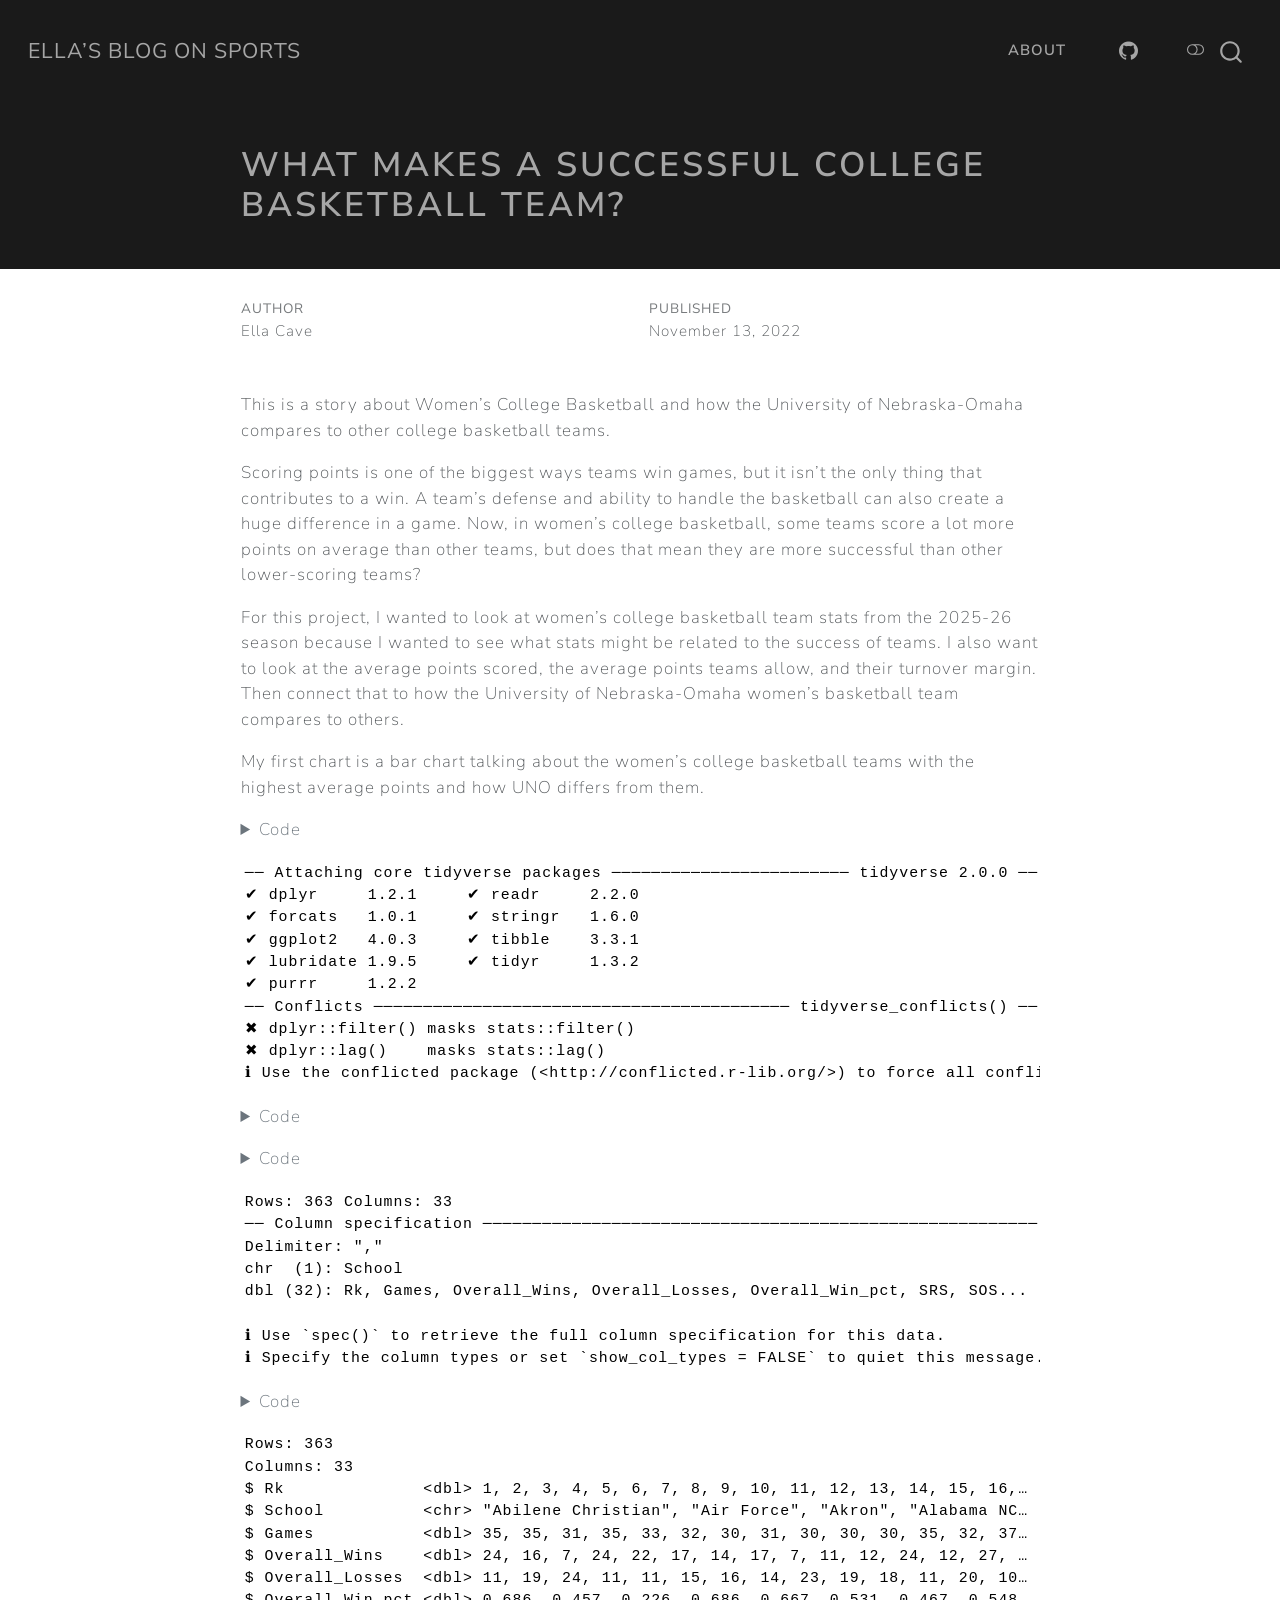
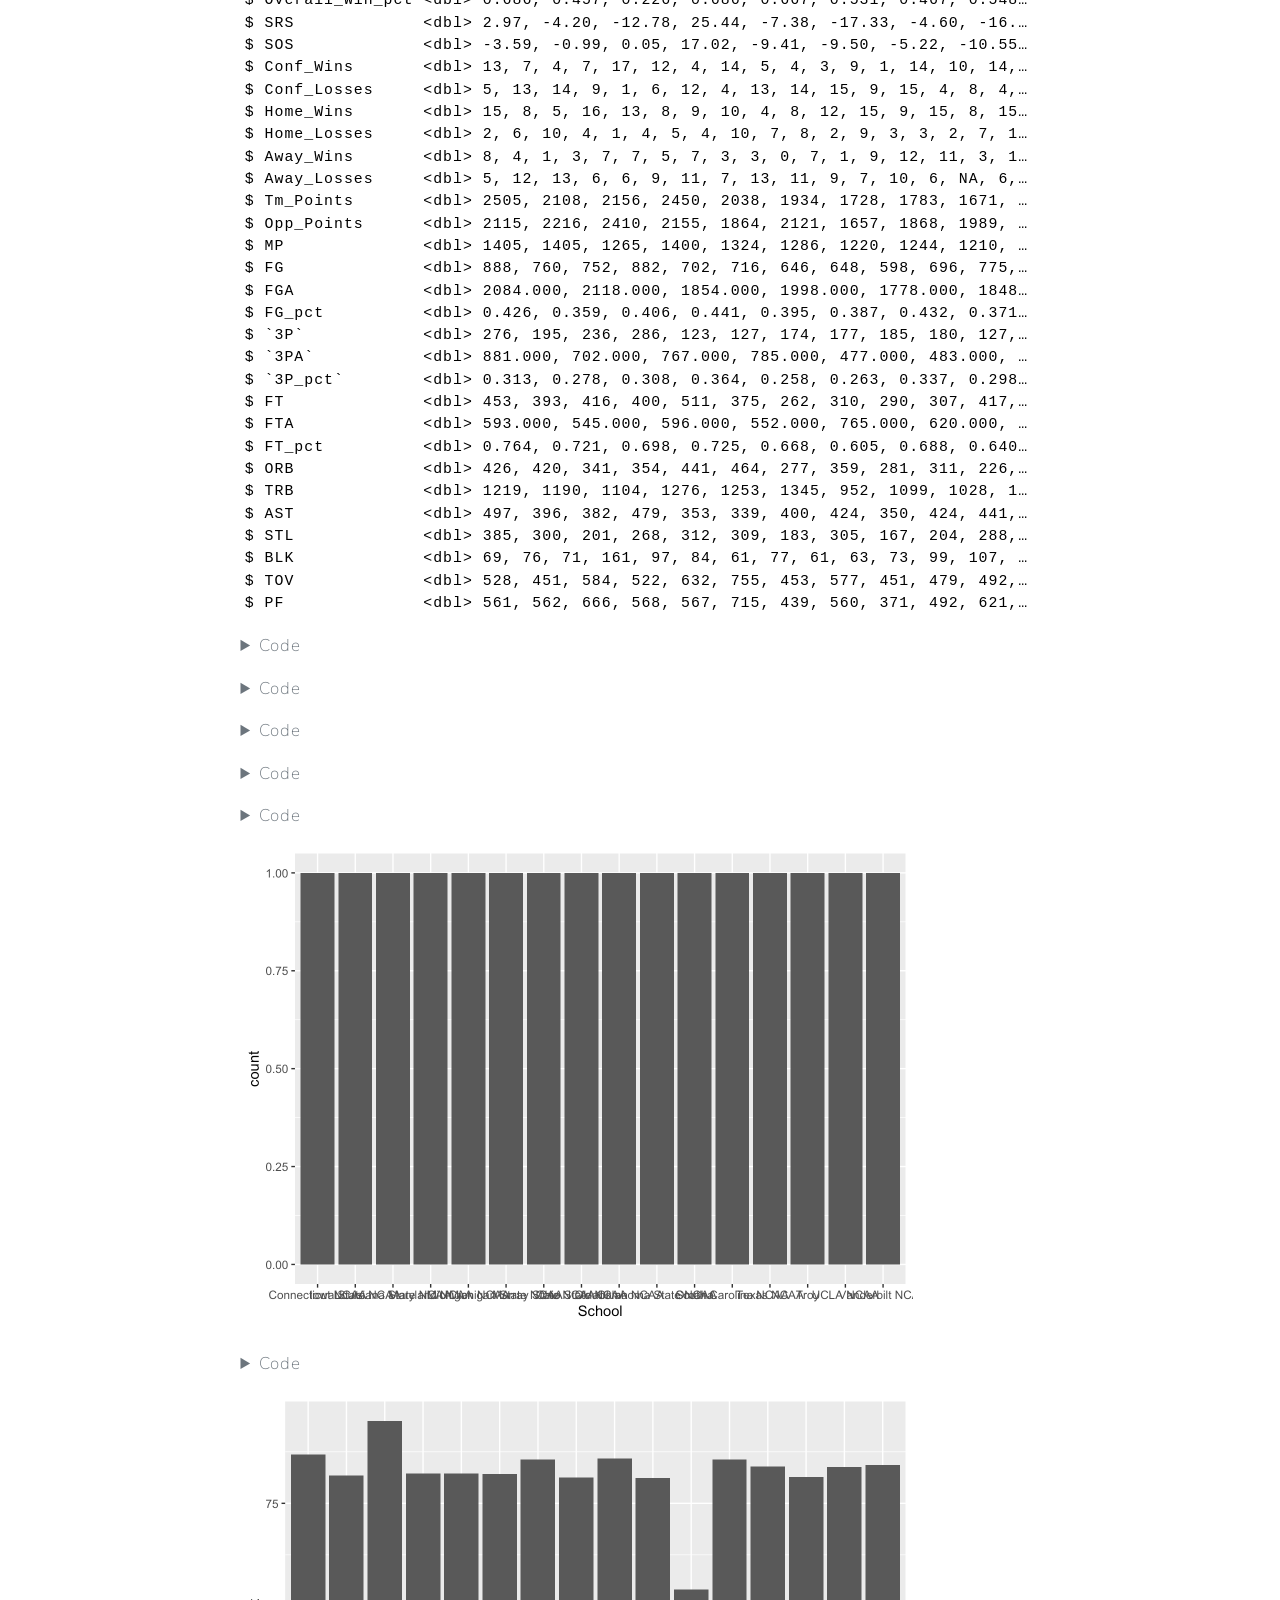
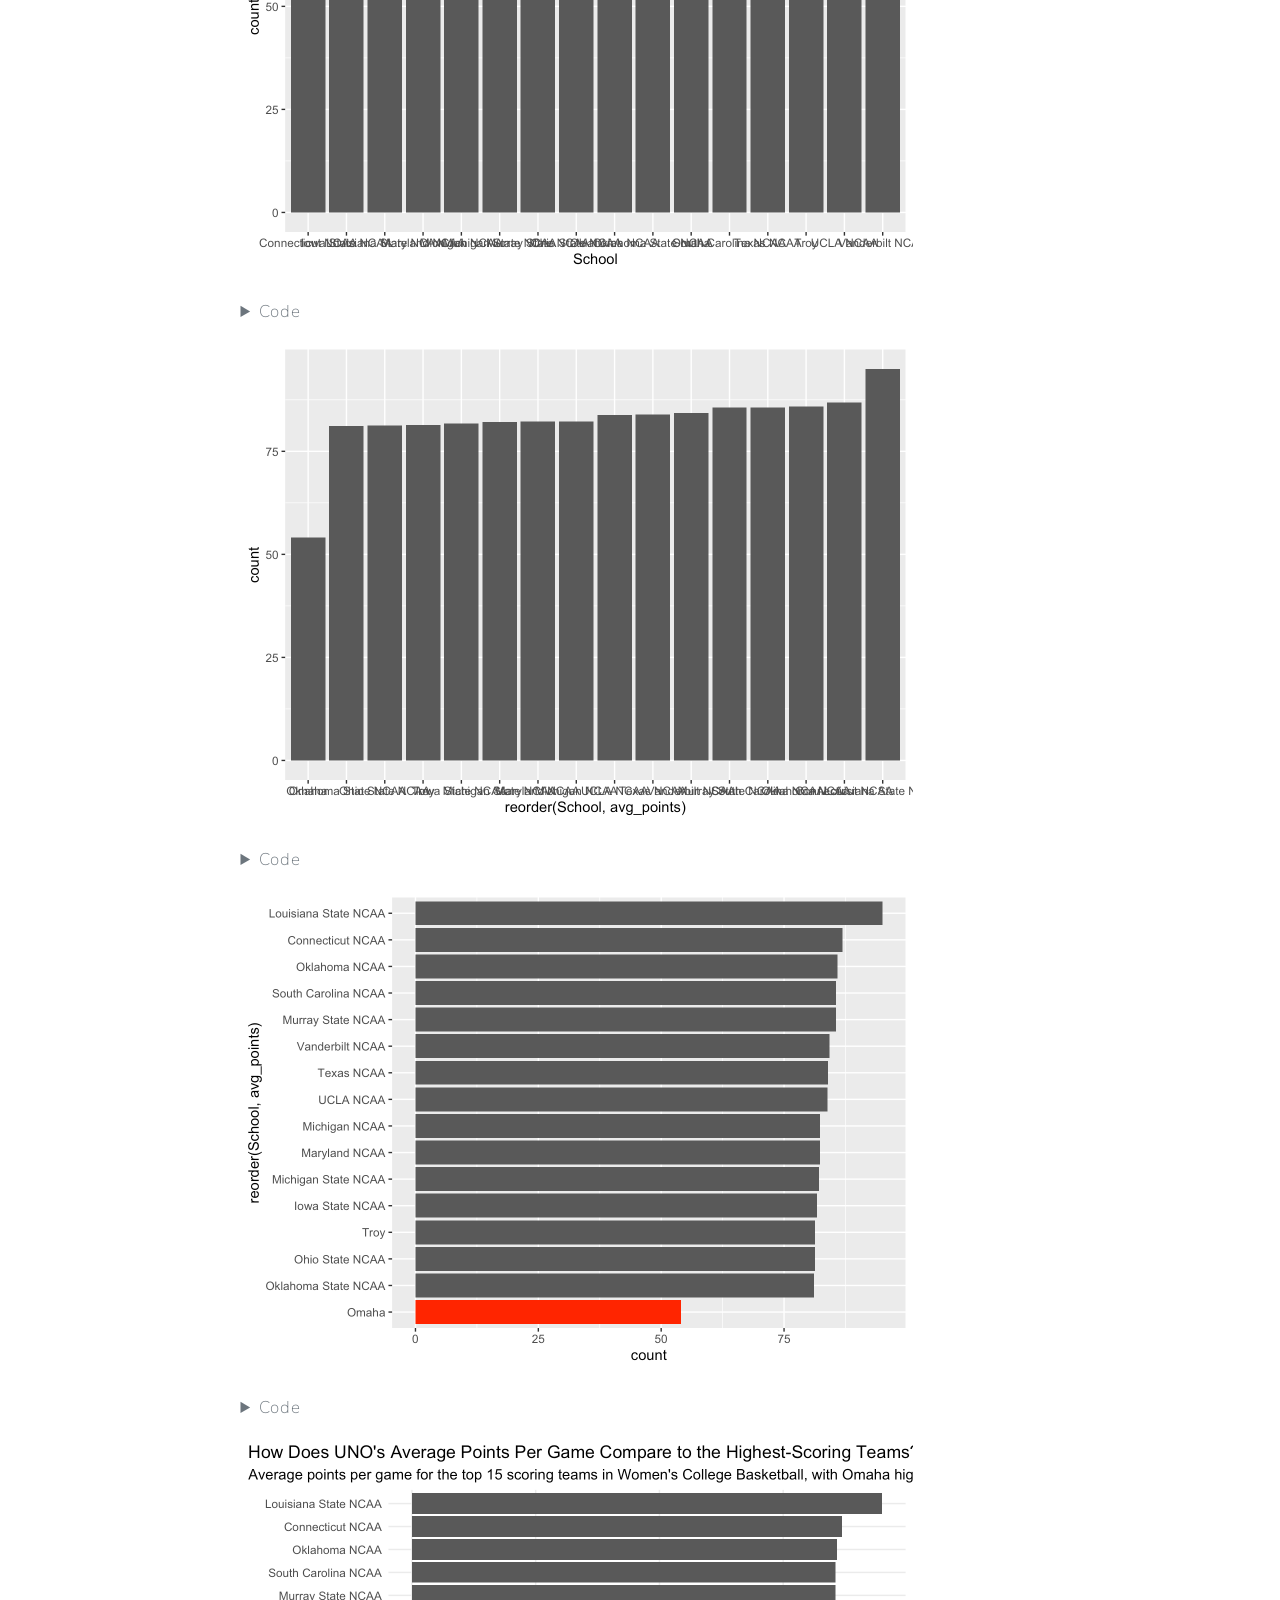
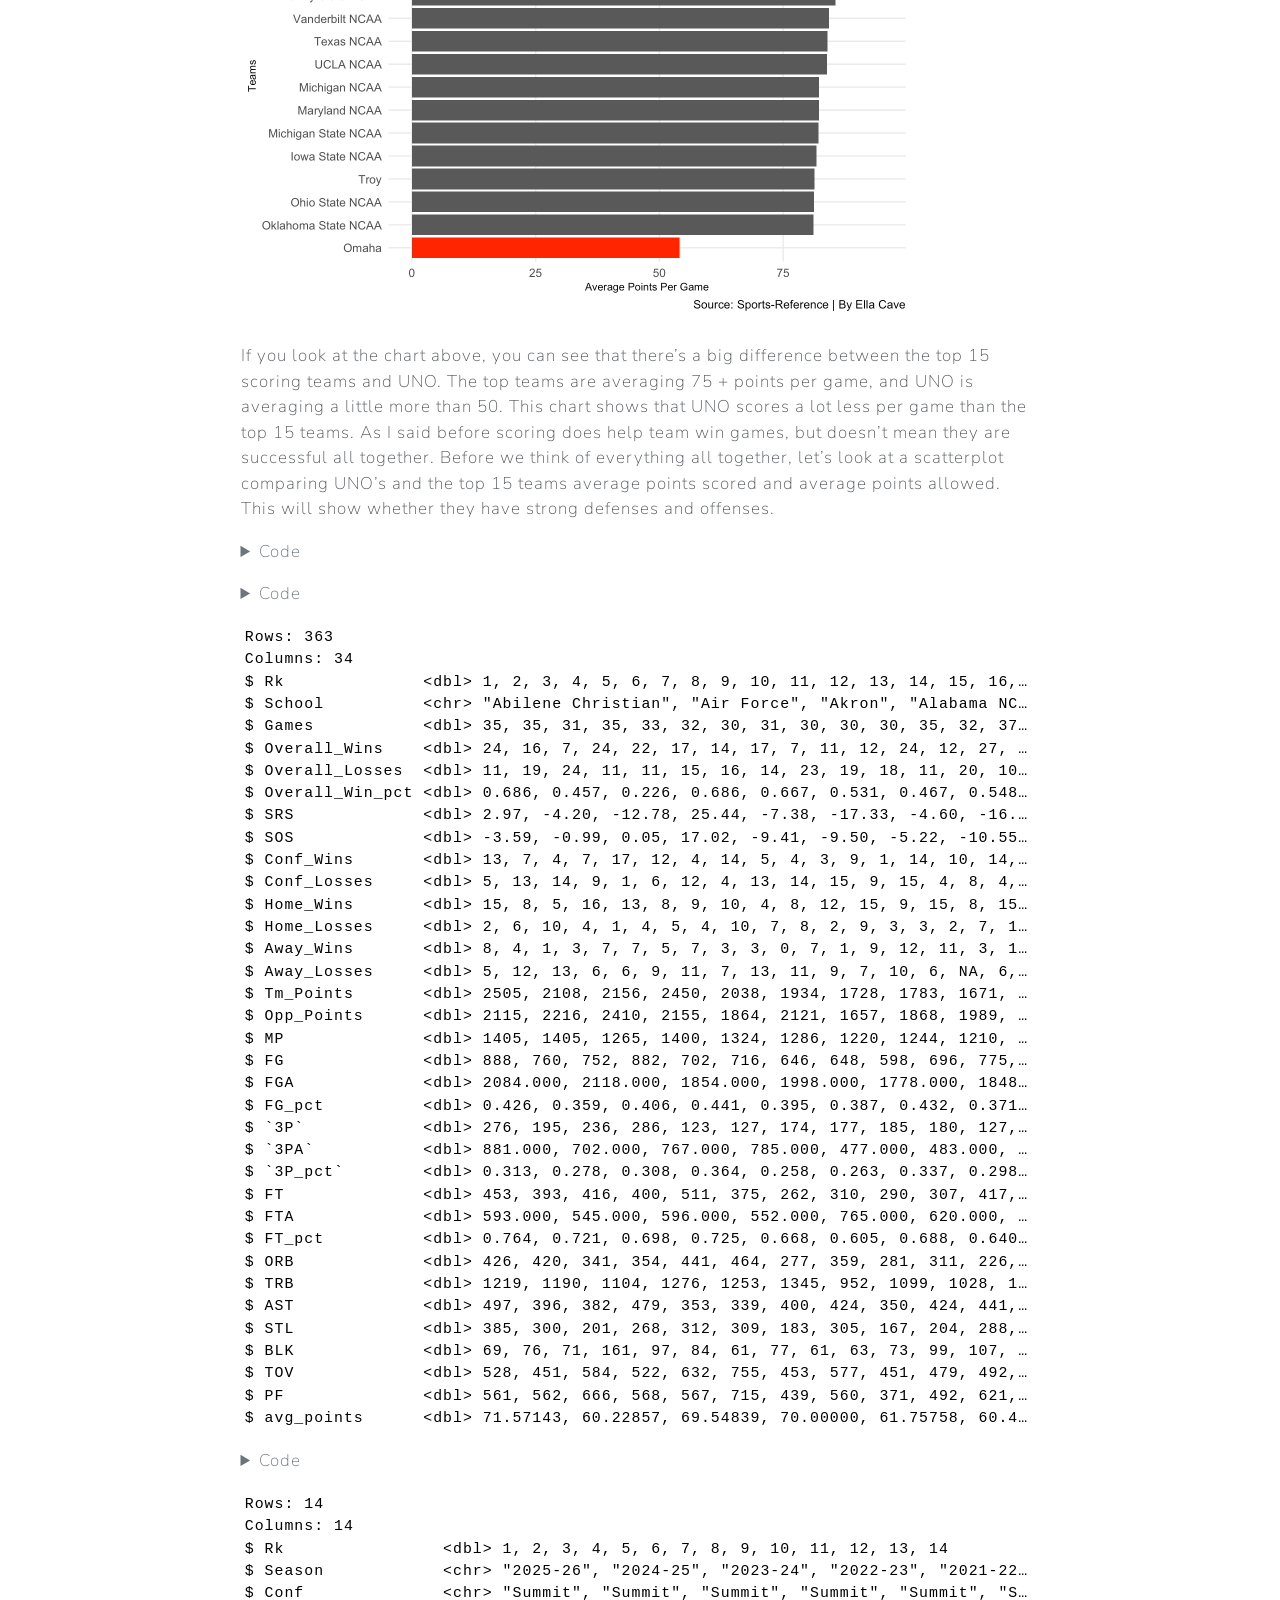
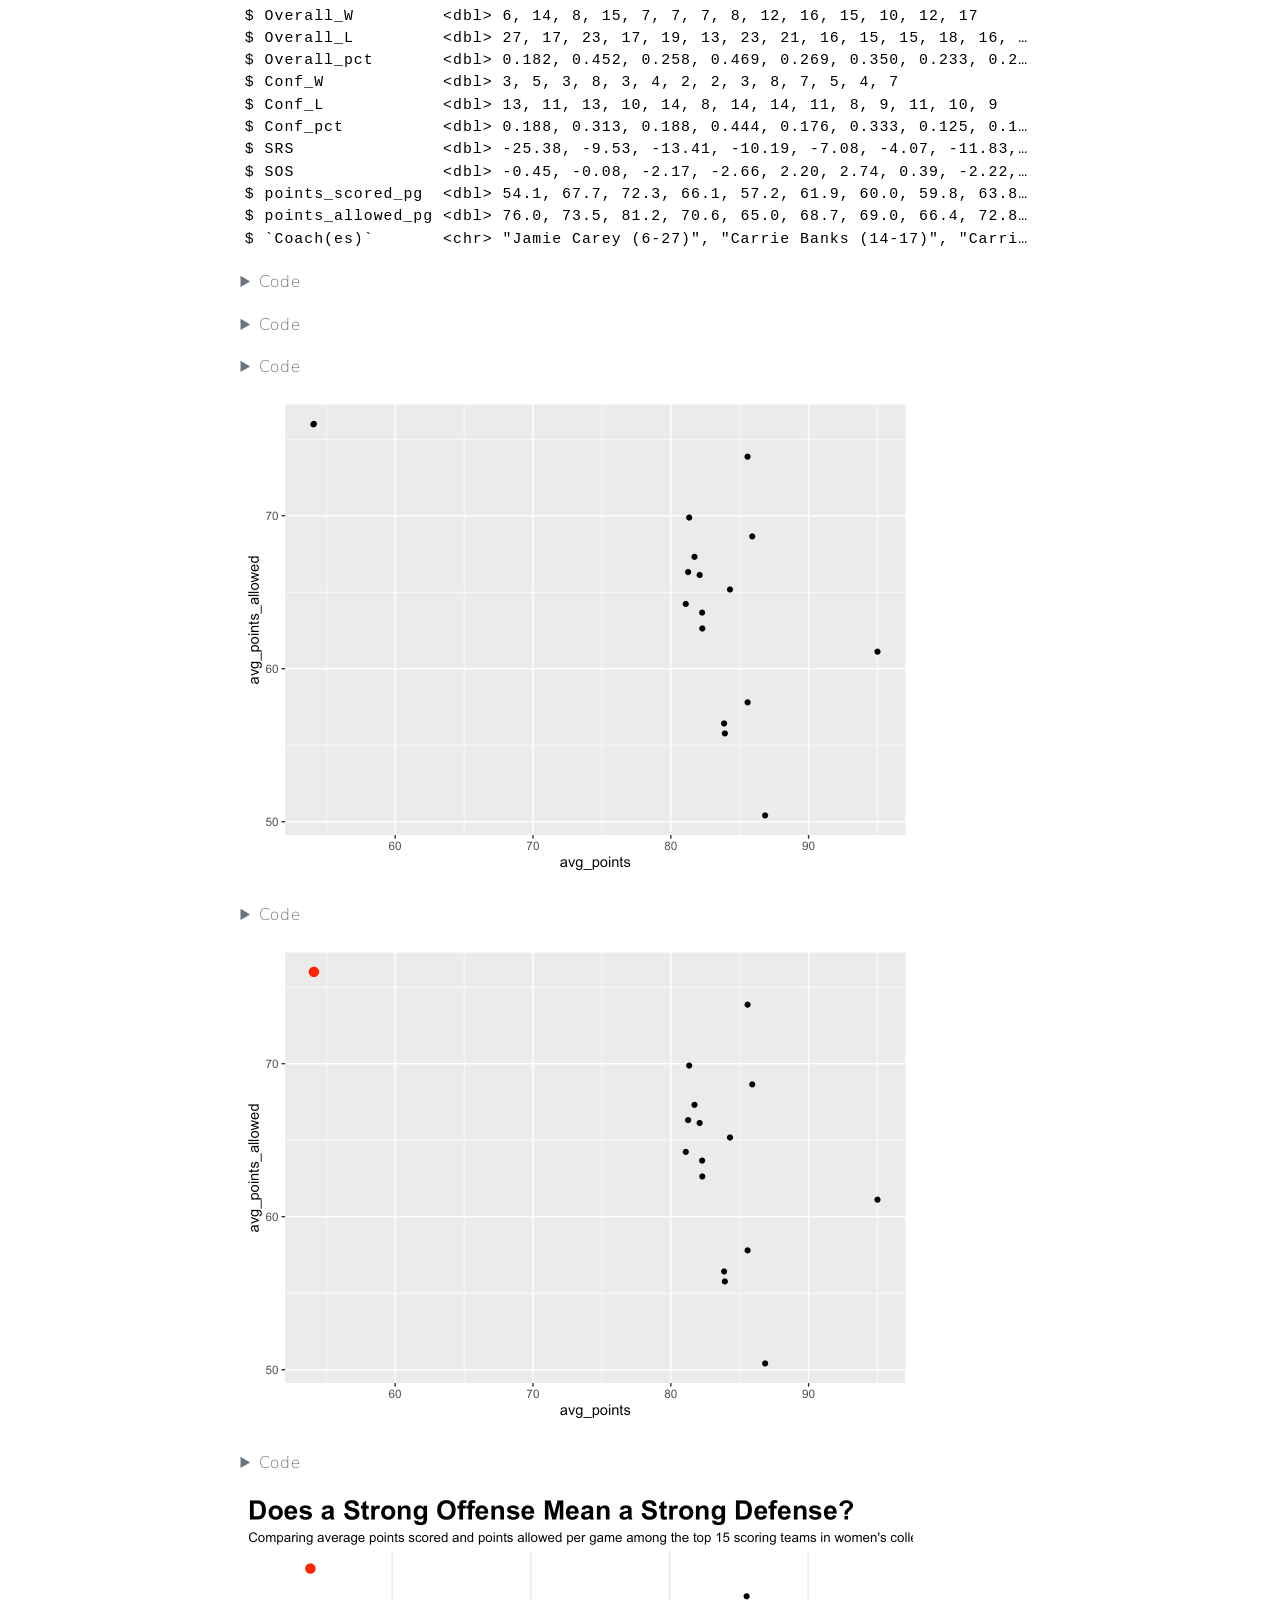
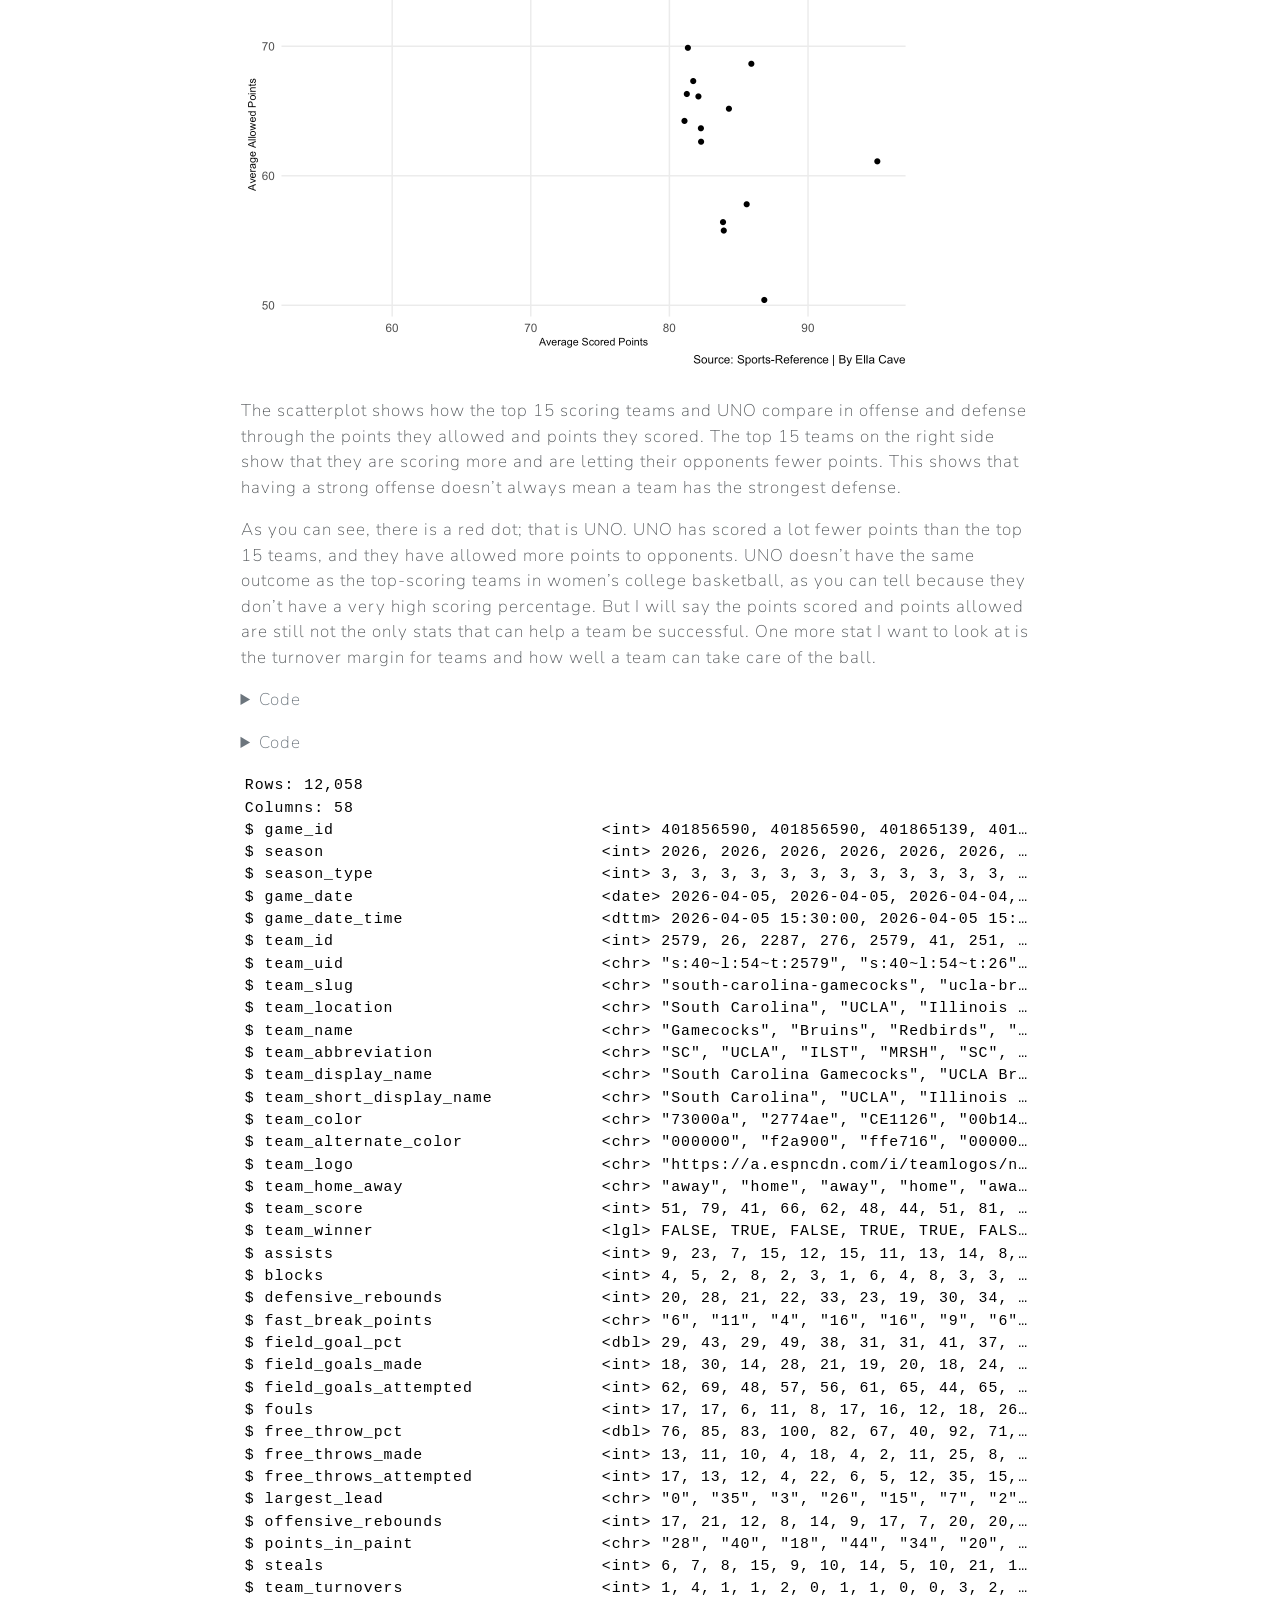
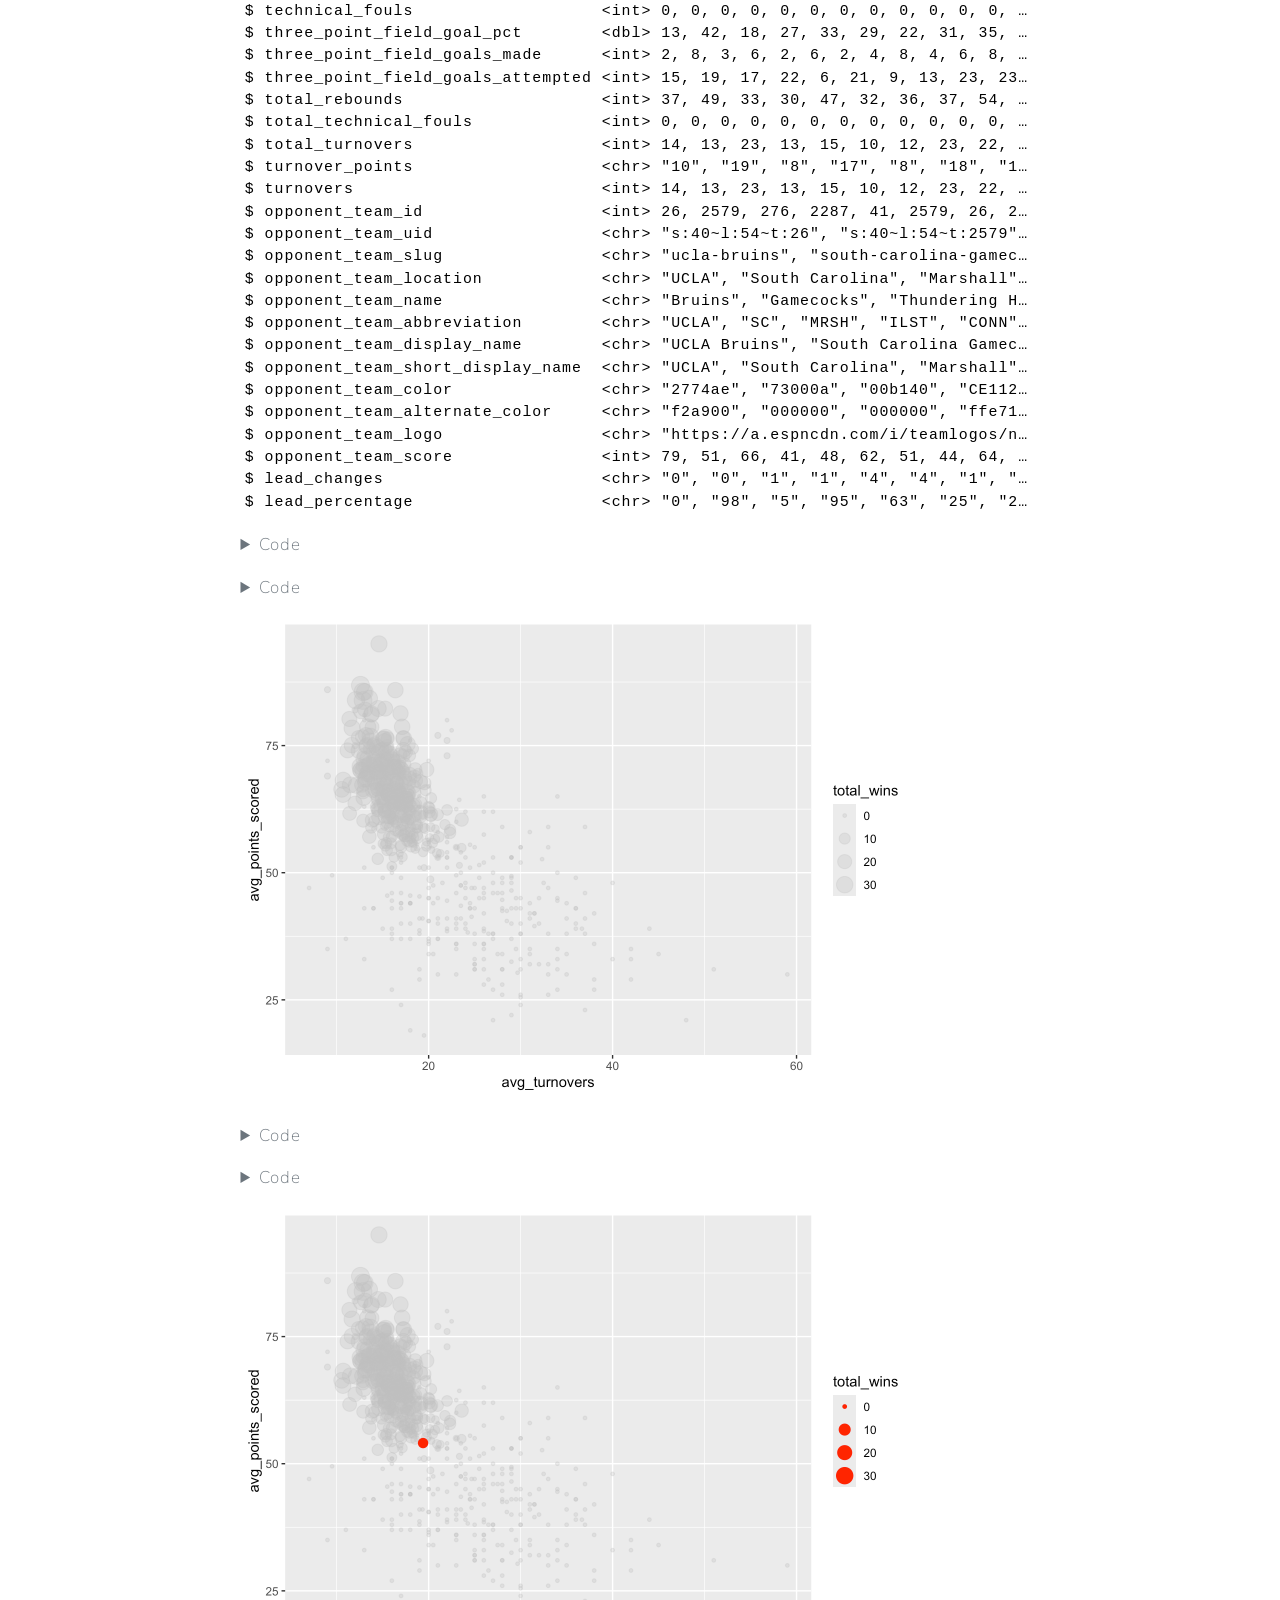
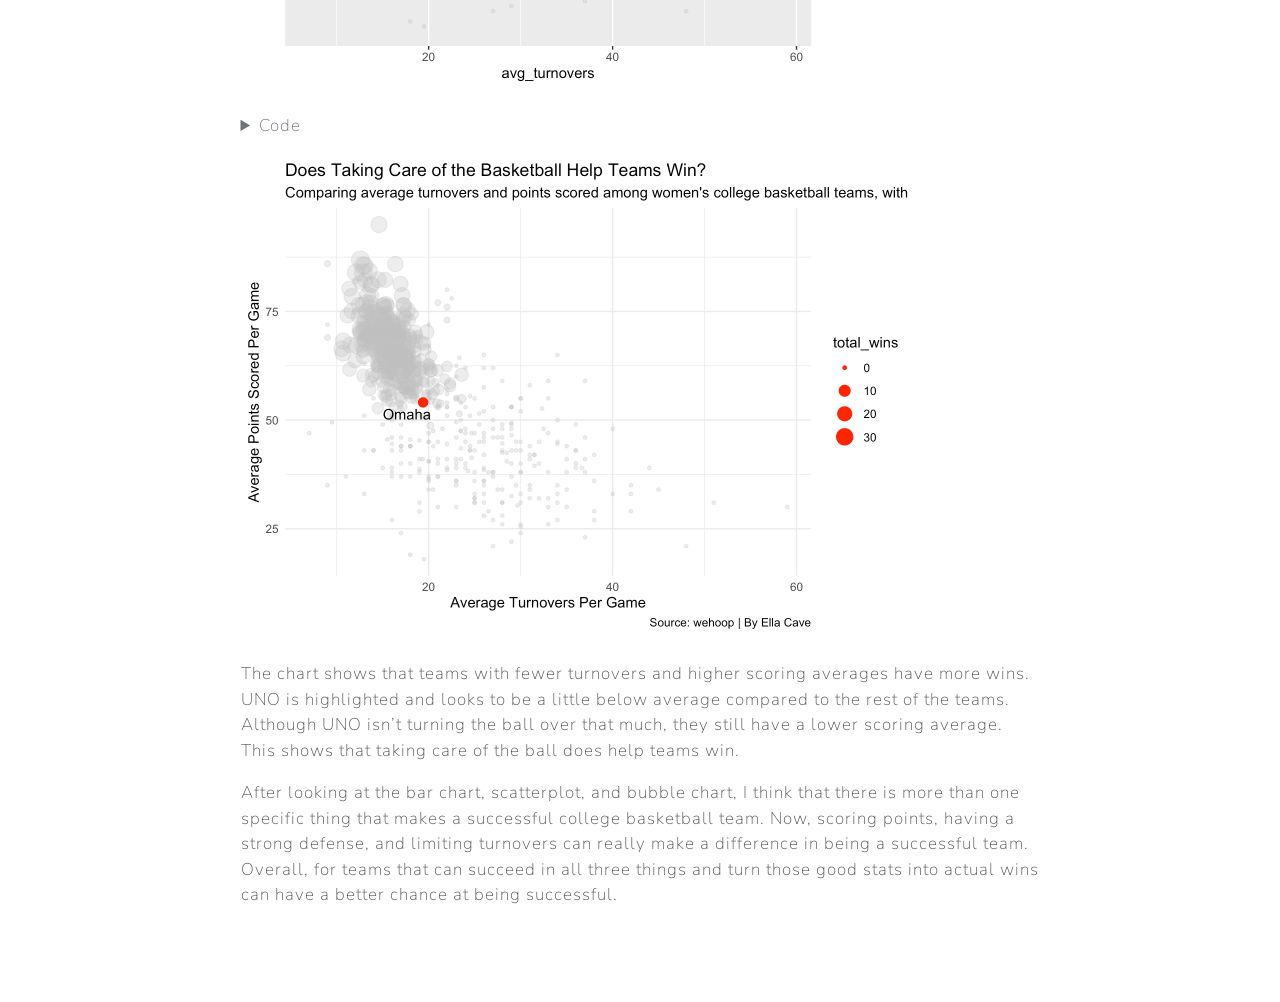
==== commit 8e6f964c: "couple changes" ====
--- a/posts/omaha-womens-basketball/index.html
+++ b/posts/omaha-womens-basketball/index.html
@@ -576,7 +576,8 @@
 <details class="code-fold">
 <summary>Code</summary>
 <div class="code-copy-outer-scaffold"><div class="sourceCode cell-code" id="cb17"><pre class="sourceCode r code-with-copy"><code class="sourceCode r"><span id="cb17-1"><a href="#cb17-1" aria-hidden="true" tabindex="-1"></a><span class="fu">library</span>(tidyverse)</span>
-<span id="cb17-2"><a href="#cb17-2" aria-hidden="true" tabindex="-1"></a>uno <span class="ot">&lt;-</span> <span class="fu">read_csv</span>(<span class="st">"data/uno_wbb_stats.csv"</span>)</span></code></pre></div><button title="Copy to Clipboard" class="code-copy-button"><i class="bi"></i></button></div>
+<span id="cb17-2"><a href="#cb17-2" aria-hidden="true" tabindex="-1"></a></span>
+<span id="cb17-3"><a href="#cb17-3" aria-hidden="true" tabindex="-1"></a>uno <span class="ot">&lt;-</span> <span class="fu">read_csv</span>(<span class="st">"data/uno_wbb_stats.csv"</span>)</span></code></pre></div><button title="Copy to Clipboard" class="code-copy-button"><i class="bi"></i></button></div>
 </details>
 </div>
 <div class="cell">
@@ -721,6 +722,180 @@
 </div>
 </div>
 </div>
+<p>The scatterplot shows how the top 15 scoring teams and UNO compare in offense and defense through the points they allowed and points they scored. The top 15 teams on the right side show that they are scoring more and are letting their opponents fewer points. This shows that having a strong offense doesn’t always mean a team has the strongest defense.</p>
+<p>As you can see, there is a red dot; that is UNO. UNO has scored a lot fewer points than the top 15 teams, and they have allowed more points to opponents. UNO doesn’t have the same outcome as the top-scoring teams in women’s college basketball, as you can tell because they don’t have a very high scoring percentage. But I will say the points scored and points allowed are still not the only stats that can help a team be successful. One more stat I want to look at is the turnover margin for teams and how well a team can take care of the ball.</p>
+<div class="cell">
+<details class="code-fold">
+<summary>Code</summary>
+<div class="code-copy-outer-scaffold"><div class="sourceCode cell-code" id="cb27"><pre class="sourceCode r code-with-copy"><code class="sourceCode r"><span id="cb27-1"><a href="#cb27-1" aria-hidden="true" tabindex="-1"></a><span class="fu">library</span>(wehoop)</span>
+<span id="cb27-2"><a href="#cb27-2" aria-hidden="true" tabindex="-1"></a><span class="fu">library</span>(tidyverse)</span>
+<span id="cb27-3"><a href="#cb27-3" aria-hidden="true" tabindex="-1"></a><span class="fu">library</span>(ggrepel)</span>
+<span id="cb27-4"><a href="#cb27-4" aria-hidden="true" tabindex="-1"></a>wbb_team_box_2026 <span class="ot">&lt;-</span> wehoop<span class="sc">::</span><span class="fu">load_wbb_team_box</span>(<span class="at">seasons =</span> <span class="dv">2026</span>)</span></code></pre></div><button title="Copy to Clipboard" class="code-copy-button"><i class="bi"></i></button></div>
+</details>
+</div>
+<div class="cell">
+<details class="code-fold">
+<summary>Code</summary>
+<div class="code-copy-outer-scaffold"><div class="sourceCode cell-code" id="cb28"><pre class="sourceCode r code-with-copy"><code class="sourceCode r"><span id="cb28-1"><a href="#cb28-1" aria-hidden="true" tabindex="-1"></a><span class="fu">glimpse</span>(wbb_team_box_2026)</span></code></pre></div><button title="Copy to Clipboard" class="code-copy-button"><i class="bi"></i></button></div>
+</details>
+<div class="cell-output cell-output-stdout">
+<pre><code>Rows: 12,058
+Columns: 58
+$ game_id                           &lt;int&gt; 401856590, 401856590, 401865139, 401…
+$ season                            &lt;int&gt; 2026, 2026, 2026, 2026, 2026, 2026, …
+$ season_type                       &lt;int&gt; 3, 3, 3, 3, 3, 3, 3, 3, 3, 3, 3, 3, …
+$ game_date                         &lt;date&gt; 2026-04-05, 2026-04-05, 2026-04-04,…
+$ game_date_time                    &lt;dttm&gt; 2026-04-05 15:30:00, 2026-04-05 15:…
+$ team_id                           &lt;int&gt; 2579, 26, 2287, 276, 2579, 41, 251, …
+$ team_uid                          &lt;chr&gt; "s:40~l:54~t:2579", "s:40~l:54~t:26"…
+$ team_slug                         &lt;chr&gt; "south-carolina-gamecocks", "ucla-br…
+$ team_location                     &lt;chr&gt; "South Carolina", "UCLA", "Illinois …
+$ team_name                         &lt;chr&gt; "Gamecocks", "Bruins", "Redbirds", "…
+$ team_abbreviation                 &lt;chr&gt; "SC", "UCLA", "ILST", "MRSH", "SC", …
+$ team_display_name                 &lt;chr&gt; "South Carolina Gamecocks", "UCLA Br…
+$ team_short_display_name           &lt;chr&gt; "South Carolina", "UCLA", "Illinois …
+$ team_color                        &lt;chr&gt; "73000a", "2774ae", "CE1126", "00b14…
+$ team_alternate_color              &lt;chr&gt; "000000", "f2a900", "ffe716", "00000…
+$ team_logo                         &lt;chr&gt; "https://a.espncdn.com/i/teamlogos/n…
+$ team_home_away                    &lt;chr&gt; "away", "home", "away", "home", "awa…
+$ team_score                        &lt;int&gt; 51, 79, 41, 66, 62, 48, 44, 51, 81, …
+$ team_winner                       &lt;lgl&gt; FALSE, TRUE, FALSE, TRUE, TRUE, FALS…
+$ assists                           &lt;int&gt; 9, 23, 7, 15, 12, 15, 11, 13, 14, 8,…
+$ blocks                            &lt;int&gt; 4, 5, 2, 8, 2, 3, 1, 6, 4, 8, 3, 3, …
+$ defensive_rebounds                &lt;int&gt; 20, 28, 21, 22, 33, 23, 19, 30, 34, …
+$ fast_break_points                 &lt;chr&gt; "6", "11", "4", "16", "16", "9", "6"…
+$ field_goal_pct                    &lt;dbl&gt; 29, 43, 29, 49, 38, 31, 31, 41, 37, …
+$ field_goals_made                  &lt;int&gt; 18, 30, 14, 28, 21, 19, 20, 18, 24, …
+$ field_goals_attempted             &lt;int&gt; 62, 69, 48, 57, 56, 61, 65, 44, 65, …
+$ fouls                             &lt;int&gt; 17, 17, 6, 11, 8, 17, 16, 12, 18, 26…
+$ free_throw_pct                    &lt;dbl&gt; 76, 85, 83, 100, 82, 67, 40, 92, 71,…
+$ free_throws_made                  &lt;int&gt; 13, 11, 10, 4, 18, 4, 2, 11, 25, 8, …
+$ free_throws_attempted             &lt;int&gt; 17, 13, 12, 4, 22, 6, 5, 12, 35, 15,…
+$ largest_lead                      &lt;chr&gt; "0", "35", "3", "26", "15", "7", "2"…
+$ offensive_rebounds                &lt;int&gt; 17, 21, 12, 8, 14, 9, 17, 7, 20, 20,…
+$ points_in_paint                   &lt;chr&gt; "28", "40", "18", "44", "34", "20", …
+$ steals                            &lt;int&gt; 6, 7, 8, 15, 9, 10, 14, 5, 10, 21, 1…
+$ team_turnovers                    &lt;int&gt; 1, 4, 1, 1, 2, 0, 1, 1, 0, 0, 3, 2, …
+$ technical_fouls                   &lt;int&gt; 0, 0, 0, 0, 0, 0, 0, 0, 0, 0, 0, 0, …
+$ three_point_field_goal_pct        &lt;dbl&gt; 13, 42, 18, 27, 33, 29, 22, 31, 35, …
+$ three_point_field_goals_made      &lt;int&gt; 2, 8, 3, 6, 2, 6, 2, 4, 8, 4, 6, 8, …
+$ three_point_field_goals_attempted &lt;int&gt; 15, 19, 17, 22, 6, 21, 9, 13, 23, 23…
+$ total_rebounds                    &lt;int&gt; 37, 49, 33, 30, 47, 32, 36, 37, 54, …
+$ total_technical_fouls             &lt;int&gt; 0, 0, 0, 0, 0, 0, 0, 0, 0, 0, 0, 0, …
+$ total_turnovers                   &lt;int&gt; 14, 13, 23, 13, 15, 10, 12, 23, 22, …
+$ turnover_points                   &lt;chr&gt; "10", "19", "8", "17", "8", "18", "1…
+$ turnovers                         &lt;int&gt; 14, 13, 23, 13, 15, 10, 12, 23, 22, …
+$ opponent_team_id                  &lt;int&gt; 26, 2579, 276, 2287, 41, 2579, 26, 2…
+$ opponent_team_uid                 &lt;chr&gt; "s:40~l:54~t:26", "s:40~l:54~t:2579"…
+$ opponent_team_slug                &lt;chr&gt; "ucla-bruins", "south-carolina-gamec…
+$ opponent_team_location            &lt;chr&gt; "UCLA", "South Carolina", "Marshall"…
+$ opponent_team_name                &lt;chr&gt; "Bruins", "Gamecocks", "Thundering H…
+$ opponent_team_abbreviation        &lt;chr&gt; "UCLA", "SC", "MRSH", "ILST", "CONN"…
+$ opponent_team_display_name        &lt;chr&gt; "UCLA Bruins", "South Carolina Gamec…
+$ opponent_team_short_display_name  &lt;chr&gt; "UCLA", "South Carolina", "Marshall"…
+$ opponent_team_color               &lt;chr&gt; "2774ae", "73000a", "00b140", "CE112…
+$ opponent_team_alternate_color     &lt;chr&gt; "f2a900", "000000", "000000", "ffe71…
+$ opponent_team_logo                &lt;chr&gt; "https://a.espncdn.com/i/teamlogos/n…
+$ opponent_team_score               &lt;int&gt; 79, 51, 66, 41, 48, 62, 51, 44, 64, …
+$ lead_changes                      &lt;chr&gt; "0", "0", "1", "1", "4", "4", "1", "…
+$ lead_percentage                   &lt;chr&gt; "0", "98", "5", "95", "63", "25", "2…</code></pre>
+</div>
+</div>
+<div class="cell">
+<details class="code-fold">
+<summary>Code</summary>
+<div class="code-copy-outer-scaffold"><div class="sourceCode cell-code" id="cb30"><pre class="sourceCode r code-with-copy"><code class="sourceCode r"><span id="cb30-1"><a href="#cb30-1" aria-hidden="true" tabindex="-1"></a>turnovers <span class="ot">&lt;-</span> wbb_team_box_2026 <span class="sc">|&gt;</span> </span>
+<span id="cb30-2"><a href="#cb30-2" aria-hidden="true" tabindex="-1"></a>  <span class="fu">group_by</span>(team_location) <span class="sc">|&gt;</span> </span>
+<span id="cb30-3"><a href="#cb30-3" aria-hidden="true" tabindex="-1"></a>  <span class="fu">summarise</span>(</span>
+<span id="cb30-4"><a href="#cb30-4" aria-hidden="true" tabindex="-1"></a>    <span class="at">avg_turnovers =</span> <span class="fu">mean</span>(total_turnovers),</span>
+<span id="cb30-5"><a href="#cb30-5" aria-hidden="true" tabindex="-1"></a>    <span class="at">avg_points_scored =</span> <span class="fu">mean</span>(team_score),</span>
+<span id="cb30-6"><a href="#cb30-6" aria-hidden="true" tabindex="-1"></a>    <span class="at">total_wins =</span> <span class="fu">sum</span>(team_winner)</span>
+<span id="cb30-7"><a href="#cb30-7" aria-hidden="true" tabindex="-1"></a>  )</span></code></pre></div><button title="Copy to Clipboard" class="code-copy-button"><i class="bi"></i></button></div>
+</details>
+</div>
+<div class="cell">
+<details class="code-fold">
+<summary>Code</summary>
+<div class="code-copy-outer-scaffold"><div class="sourceCode cell-code" id="cb31"><pre class="sourceCode r code-with-copy"><code class="sourceCode r"><span id="cb31-1"><a href="#cb31-1" aria-hidden="true" tabindex="-1"></a><span class="fu">ggplot</span>() <span class="sc">+</span> </span>
+<span id="cb31-2"><a href="#cb31-2" aria-hidden="true" tabindex="-1"></a>  <span class="fu">geom_point</span>(</span>
+<span id="cb31-3"><a href="#cb31-3" aria-hidden="true" tabindex="-1"></a>    <span class="at">data=</span>turnovers, </span>
+<span id="cb31-4"><a href="#cb31-4" aria-hidden="true" tabindex="-1"></a>    <span class="fu">aes</span>(<span class="at">x=</span>avg_turnovers, <span class="at">y=</span>avg_points_scored, <span class="at">size=</span>total_wins),</span>
+<span id="cb31-5"><a href="#cb31-5" aria-hidden="true" tabindex="-1"></a>    <span class="at">color=</span><span class="st">"grey"</span>, </span>
+<span id="cb31-6"><a href="#cb31-6" aria-hidden="true" tabindex="-1"></a>    <span class="at">alpha=</span>.<span class="dv">3</span></span>
+<span id="cb31-7"><a href="#cb31-7" aria-hidden="true" tabindex="-1"></a>  )</span></code></pre></div><button title="Copy to Clipboard" class="code-copy-button"><i class="bi"></i></button></div>
+</details>
+<div class="cell-output-display">
+<div>
+<figure class="figure">
+<p><img src="index_files/figure-html/unnamed-chunk-23-1.png" class="img-fluid figure-img" width="672"></p>
+</figure>
+</div>
+</div>
+</div>
+<div class="cell">
+<details class="code-fold">
+<summary>Code</summary>
+<div class="code-copy-outer-scaffold"><div class="sourceCode cell-code" id="cb32"><pre class="sourceCode r code-with-copy"><code class="sourceCode r"><span id="cb32-1"><a href="#cb32-1" aria-hidden="true" tabindex="-1"></a>uno <span class="ot">&lt;-</span> turnovers <span class="sc">|&gt;</span> <span class="fu">filter</span>(team_location <span class="sc">==</span> <span class="st">"Omaha"</span>)</span></code></pre></div><button title="Copy to Clipboard" class="code-copy-button"><i class="bi"></i></button></div>
+</details>
+</div>
+<div class="cell">
+<details class="code-fold">
+<summary>Code</summary>
+<div class="code-copy-outer-scaffold"><div class="sourceCode cell-code" id="cb33"><pre class="sourceCode r code-with-copy"><code class="sourceCode r"><span id="cb33-1"><a href="#cb33-1" aria-hidden="true" tabindex="-1"></a><span class="fu">ggplot</span>() <span class="sc">+</span> </span>
+<span id="cb33-2"><a href="#cb33-2" aria-hidden="true" tabindex="-1"></a>  <span class="fu">geom_point</span>(</span>
+<span id="cb33-3"><a href="#cb33-3" aria-hidden="true" tabindex="-1"></a>    <span class="at">data=</span>turnovers, </span>
+<span id="cb33-4"><a href="#cb33-4" aria-hidden="true" tabindex="-1"></a>    <span class="fu">aes</span>(<span class="at">x=</span>avg_turnovers, <span class="at">y=</span>avg_points_scored, <span class="at">size=</span>total_wins), </span>
+<span id="cb33-5"><a href="#cb33-5" aria-hidden="true" tabindex="-1"></a>    <span class="at">color=</span><span class="st">"grey"</span>, </span>
+<span id="cb33-6"><a href="#cb33-6" aria-hidden="true" tabindex="-1"></a>    <span class="at">alpha=</span>.<span class="dv">3</span>) <span class="sc">+</span> </span>
+<span id="cb33-7"><a href="#cb33-7" aria-hidden="true" tabindex="-1"></a>  <span class="fu">geom_point</span>(</span>
+<span id="cb33-8"><a href="#cb33-8" aria-hidden="true" tabindex="-1"></a>    <span class="at">data=</span>uno, </span>
+<span id="cb33-9"><a href="#cb33-9" aria-hidden="true" tabindex="-1"></a>    <span class="fu">aes</span>(<span class="at">x=</span>avg_turnovers, <span class="at">y=</span>avg_points_scored, <span class="at">size=</span>total_wins), </span>
+<span id="cb33-10"><a href="#cb33-10" aria-hidden="true" tabindex="-1"></a>    <span class="at">color=</span><span class="st">"red"</span>)</span></code></pre></div><button title="Copy to Clipboard" class="code-copy-button"><i class="bi"></i></button></div>
+</details>
+<div class="cell-output-display">
+<div>
+<figure class="figure">
+<p><img src="index_files/figure-html/unnamed-chunk-25-1.png" class="img-fluid figure-img" width="672"></p>
+</figure>
+</div>
+</div>
+</div>
+<div class="cell">
+<details class="code-fold">
+<summary>Code</summary>
+<div class="code-copy-outer-scaffold"><div class="sourceCode cell-code" id="cb34"><pre class="sourceCode r code-with-copy"><code class="sourceCode r"><span id="cb34-1"><a href="#cb34-1" aria-hidden="true" tabindex="-1"></a><span class="fu">ggplot</span>() <span class="sc">+</span> </span>
+<span id="cb34-2"><a href="#cb34-2" aria-hidden="true" tabindex="-1"></a><span class="fu">geom_point</span>(</span>
+<span id="cb34-3"><a href="#cb34-3" aria-hidden="true" tabindex="-1"></a>    <span class="at">data=</span>turnovers, </span>
+<span id="cb34-4"><a href="#cb34-4" aria-hidden="true" tabindex="-1"></a>    <span class="fu">aes</span>(<span class="at">x=</span>avg_turnovers, <span class="at">y=</span>avg_points_scored, <span class="at">size=</span>total_wins), </span>
+<span id="cb34-5"><a href="#cb34-5" aria-hidden="true" tabindex="-1"></a>    <span class="at">color=</span><span class="st">"grey"</span>, </span>
+<span id="cb34-6"><a href="#cb34-6" aria-hidden="true" tabindex="-1"></a>    <span class="at">alpha=</span>.<span class="dv">3</span>) <span class="sc">+</span> </span>
+<span id="cb34-7"><a href="#cb34-7" aria-hidden="true" tabindex="-1"></a><span class="fu">geom_point</span>(</span>
+<span id="cb34-8"><a href="#cb34-8" aria-hidden="true" tabindex="-1"></a>    <span class="at">data=</span>uno, </span>
+<span id="cb34-9"><a href="#cb34-9" aria-hidden="true" tabindex="-1"></a>    <span class="fu">aes</span>(<span class="at">x=</span>avg_turnovers, <span class="at">y=</span>avg_points_scored, <span class="at">size=</span>total_wins), </span>
+<span id="cb34-10"><a href="#cb34-10" aria-hidden="true" tabindex="-1"></a>    <span class="at">color=</span><span class="st">"red"</span>) <span class="sc">+</span></span>
+<span id="cb34-11"><a href="#cb34-11" aria-hidden="true" tabindex="-1"></a>  <span class="fu">geom_text_repel</span>(</span>
+<span id="cb34-12"><a href="#cb34-12" aria-hidden="true" tabindex="-1"></a>    <span class="at">data=</span>uno, </span>
+<span id="cb34-13"><a href="#cb34-13" aria-hidden="true" tabindex="-1"></a>    <span class="fu">aes</span>(<span class="at">x=</span>avg_turnovers, <span class="at">y=</span>avg_points_scored, <span class="at">label=</span>team_location)</span>
+<span id="cb34-14"><a href="#cb34-14" aria-hidden="true" tabindex="-1"></a>  ) <span class="sc">+</span></span>
+<span id="cb34-15"><a href="#cb34-15" aria-hidden="true" tabindex="-1"></a>  <span class="fu">labs</span>(</span>
+<span id="cb34-16"><a href="#cb34-16" aria-hidden="true" tabindex="-1"></a>    <span class="at">x=</span><span class="st">"Average Turnovers Per Game"</span>,</span>
+<span id="cb34-17"><a href="#cb34-17" aria-hidden="true" tabindex="-1"></a>    <span class="at">y=</span><span class="st">"Average Points Scored Per Game"</span>,</span>
+<span id="cb34-18"><a href="#cb34-18" aria-hidden="true" tabindex="-1"></a>    <span class="at">title=</span><span class="st">"Does Taking Care of the Basketball Help Teams Win?"</span>,</span>
+<span id="cb34-19"><a href="#cb34-19" aria-hidden="true" tabindex="-1"></a>    <span class="at">subtitle=</span><span class="st">"Comparing average turnovers and points scored among women's college basketball teams, with Omaha highlighted in red."</span>,</span>
+<span id="cb34-20"><a href="#cb34-20" aria-hidden="true" tabindex="-1"></a>    <span class="at">caption=</span><span class="st">"Source: wehoop | By Ella Cave"</span></span>
+<span id="cb34-21"><a href="#cb34-21" aria-hidden="true" tabindex="-1"></a>  ) <span class="sc">+</span></span>
+<span id="cb34-22"><a href="#cb34-22" aria-hidden="true" tabindex="-1"></a>  <span class="fu">theme_minimal</span>()</span></code></pre></div><button title="Copy to Clipboard" class="code-copy-button"><i class="bi"></i></button></div>
+</details>
+<div class="cell-output-display">
+<div>
+<figure class="figure">
+<p><img src="index_files/figure-html/unnamed-chunk-26-1.png" class="img-fluid figure-img" width="672"></p>
+</figure>
+</div>
+</div>
+</div>
+<p>The chart shows that teams with fewer turnovers and higher scoring averages have more wins. UNO is highlighted and looks to be a little below average compared to the rest of the teams. Although UNO isn’t turning the ball over that much, they still have a lower scoring average. This shows that taking care of the ball does help teams win.</p>
+<p>After looking at the bar chart, scatterplot, and bubble chart, I think that there is more than one specific thing that makes a successful college basketball team. Now, scoring points, having a strong defense, and limiting turnovers can really make a difference in being a successful team. Overall, for teams that can succeed in all three things and turn those good stats into actual wins can have a better chance at being successful.</p>
 
 
 
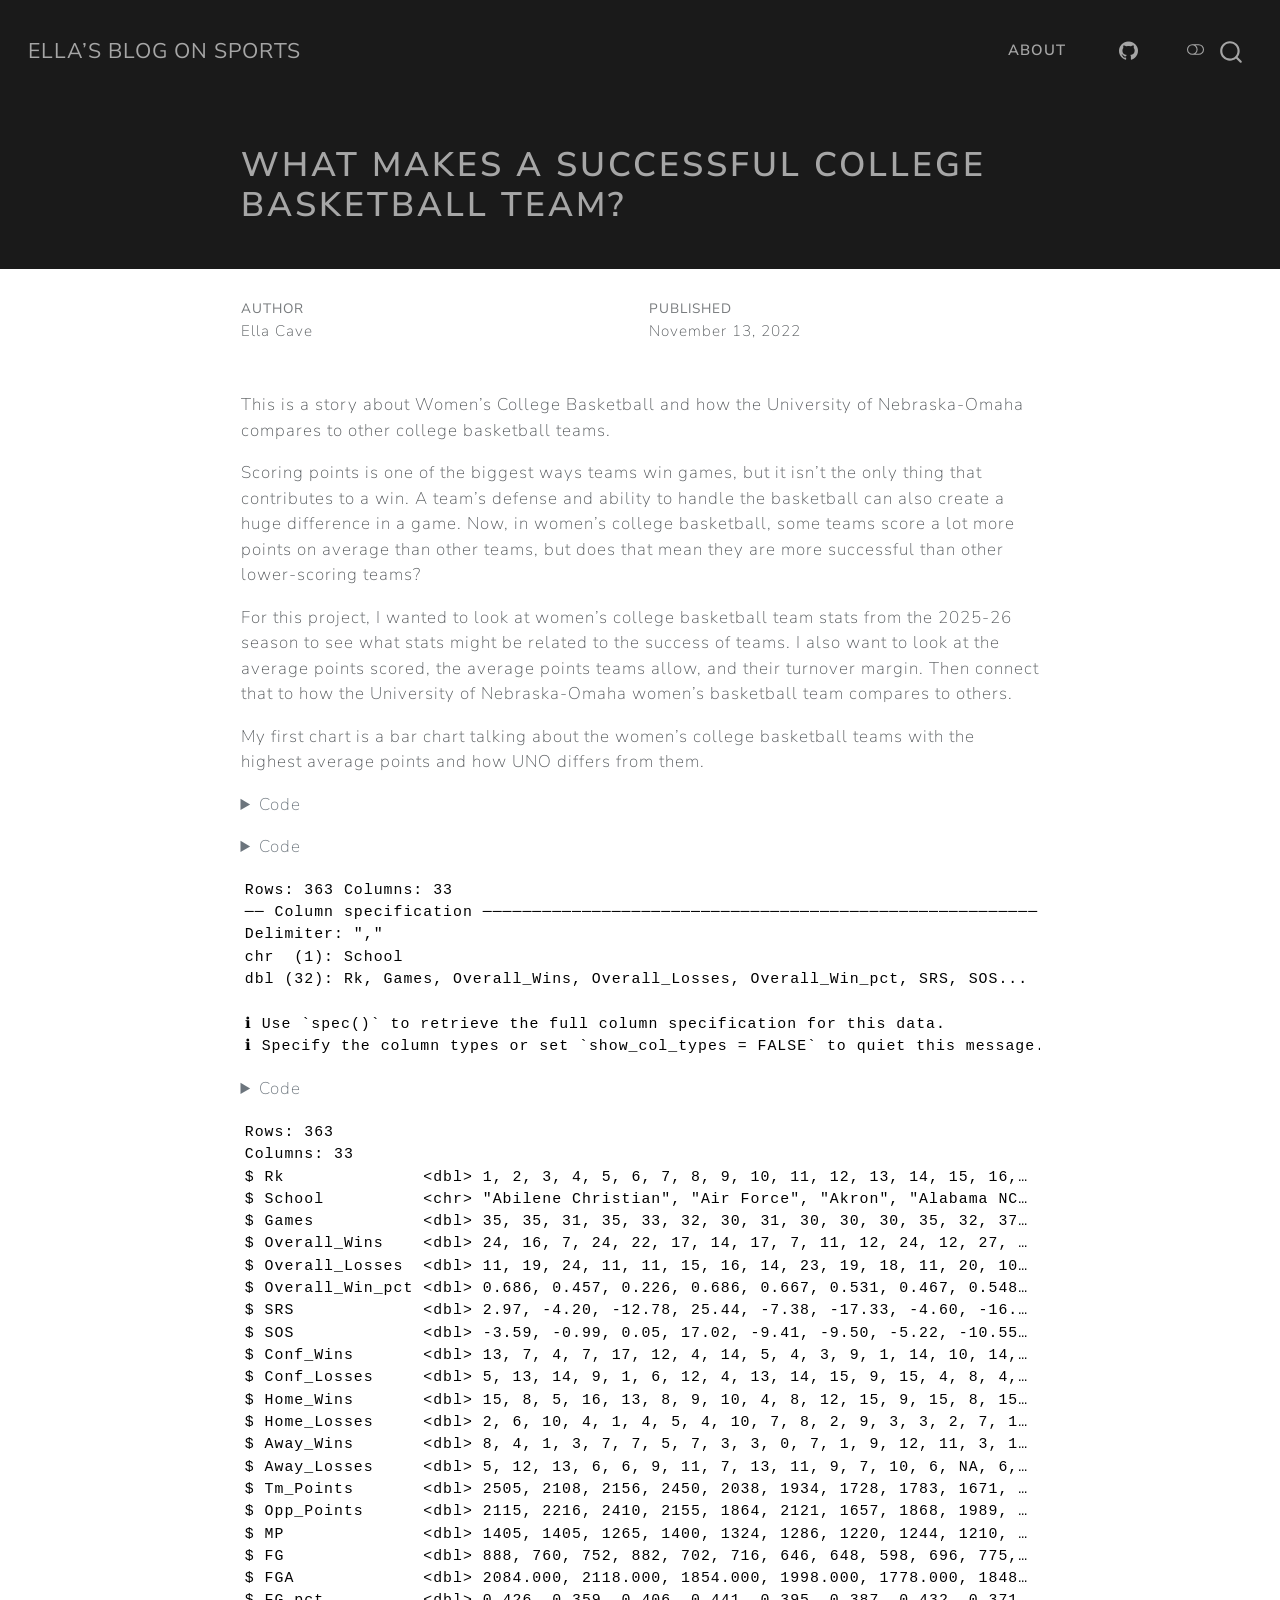
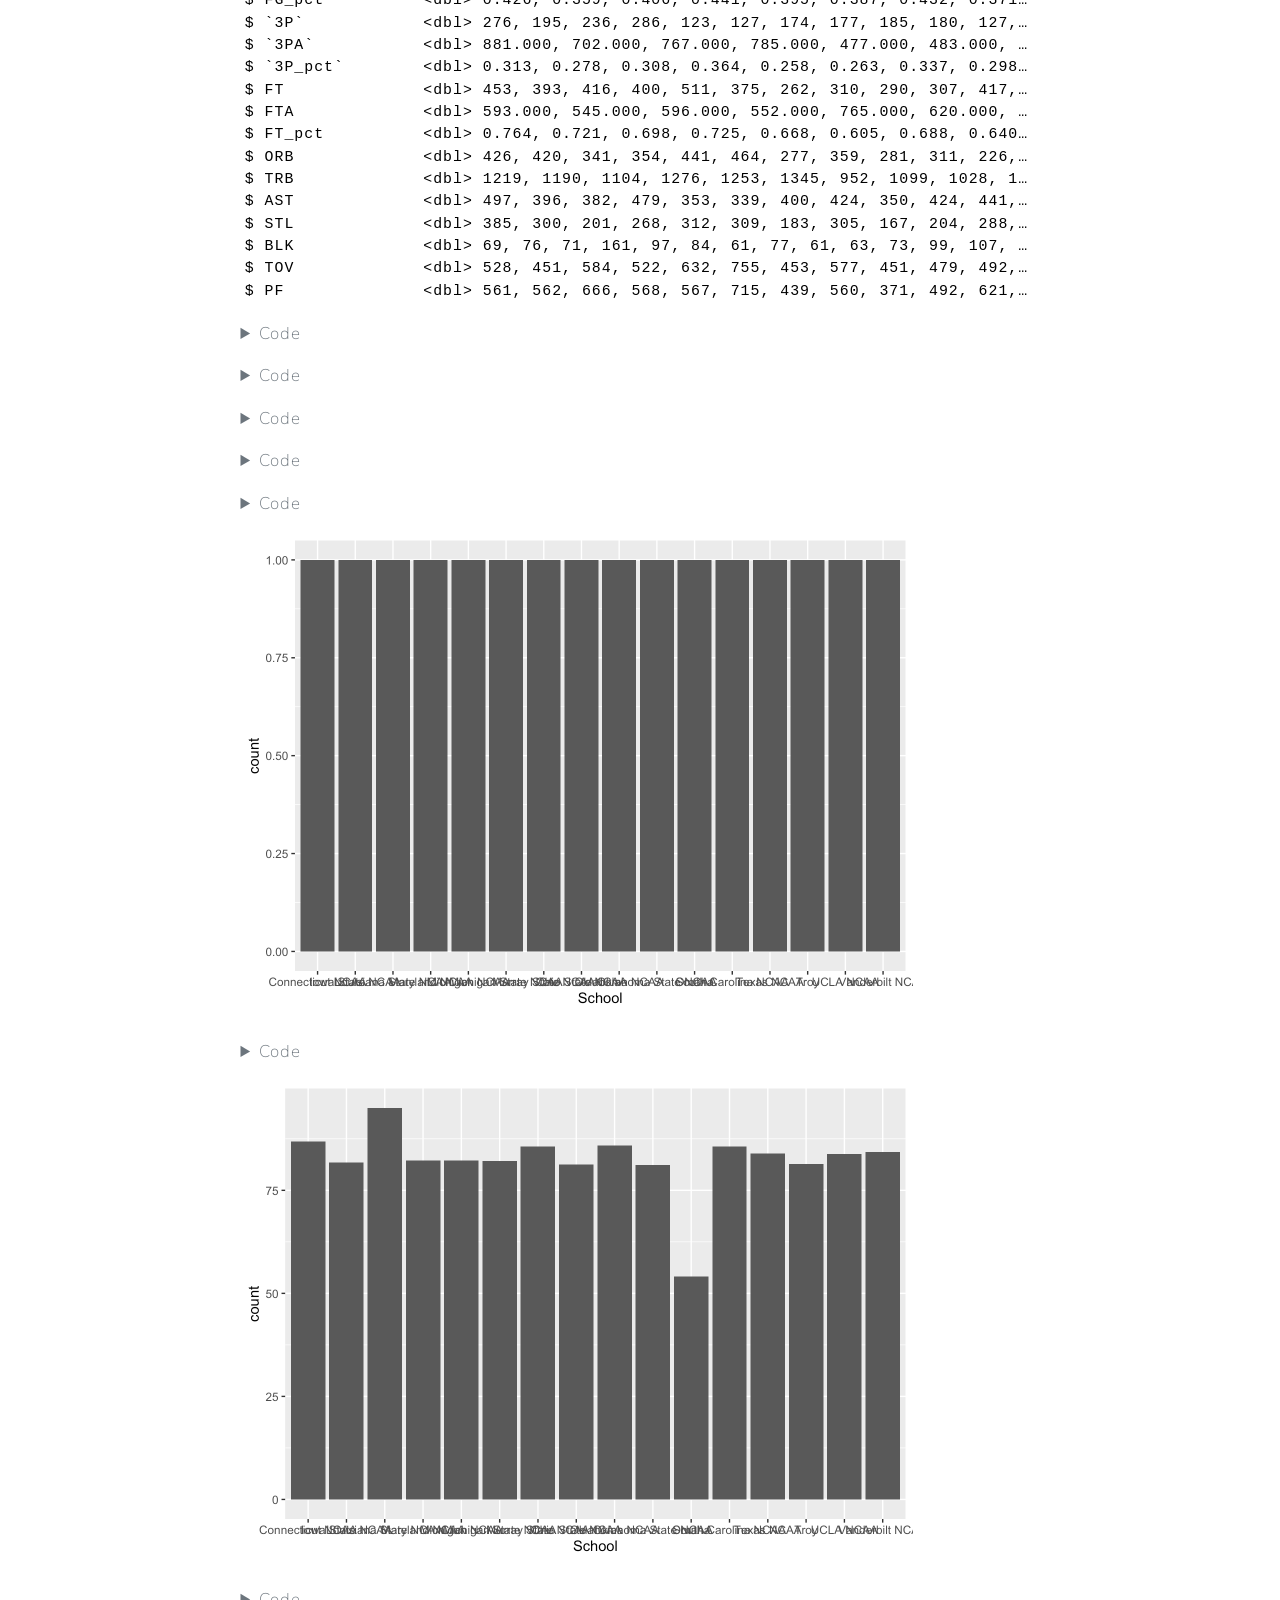
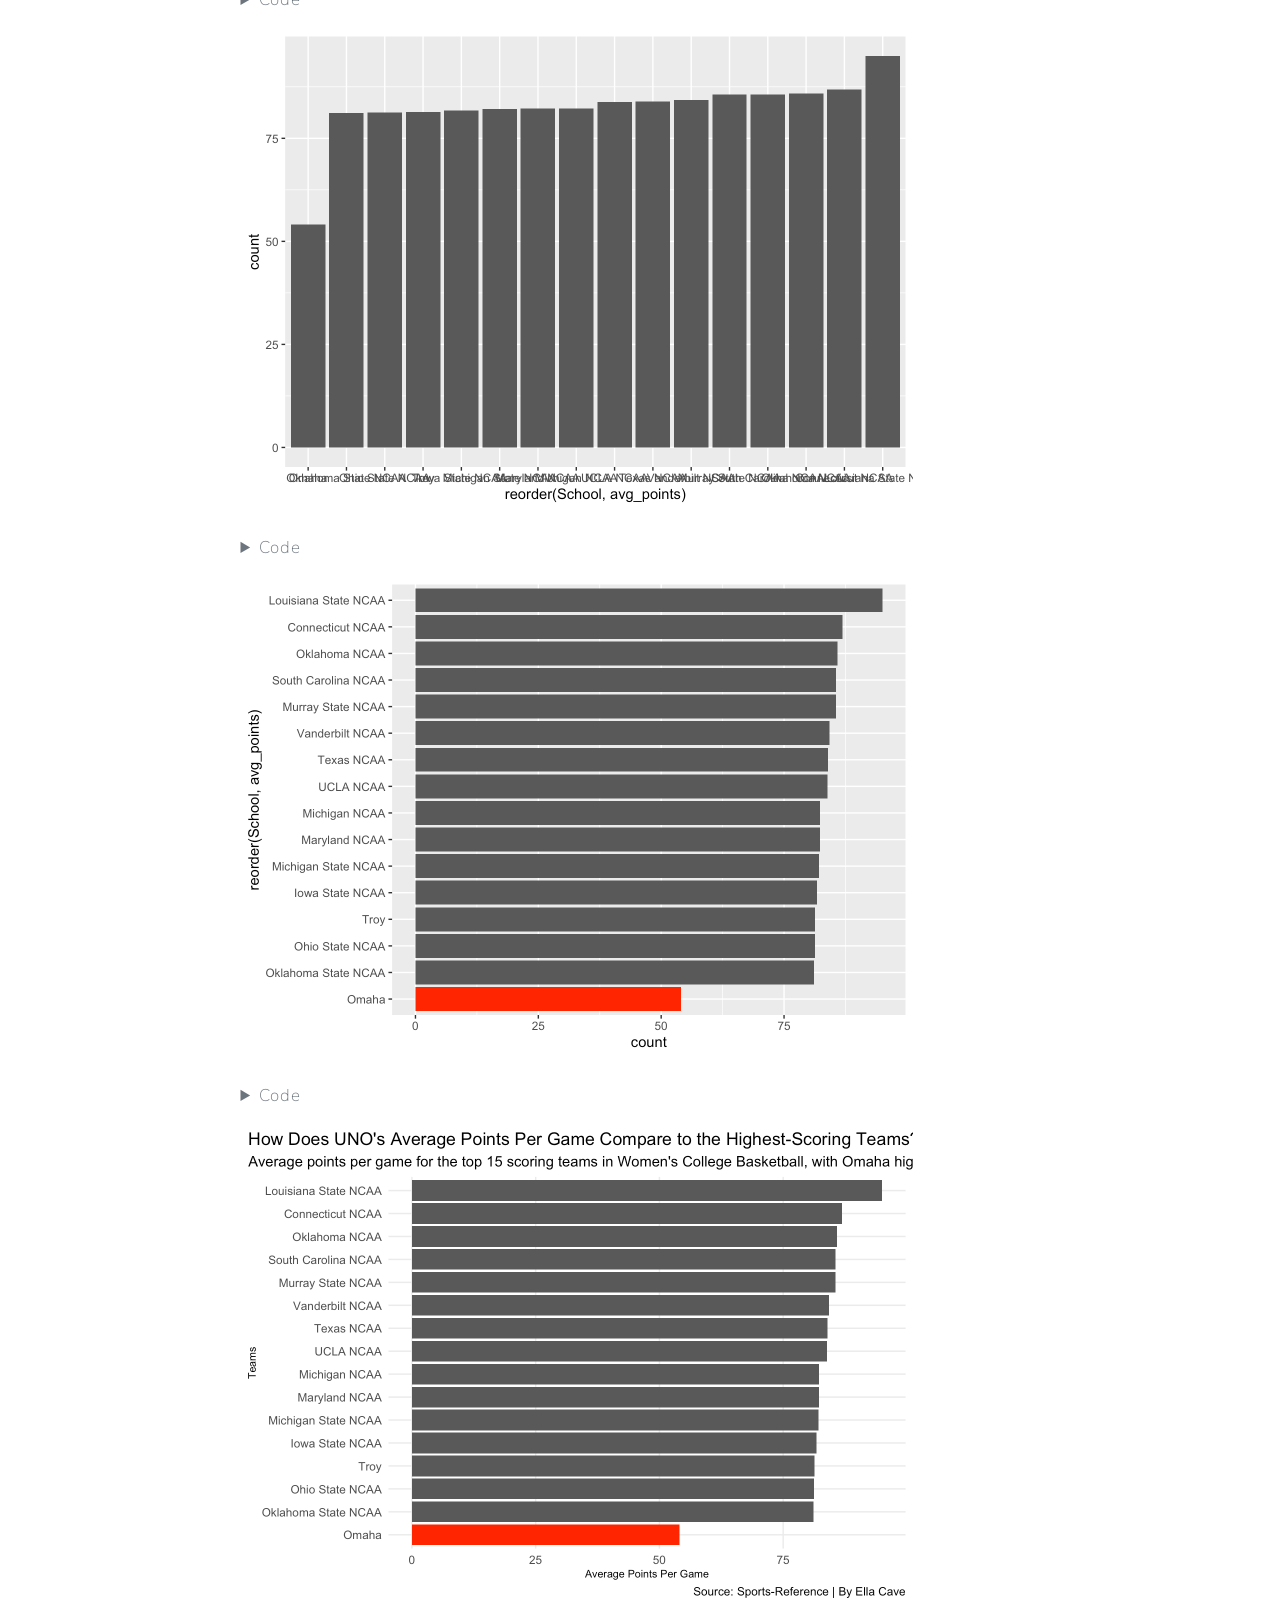
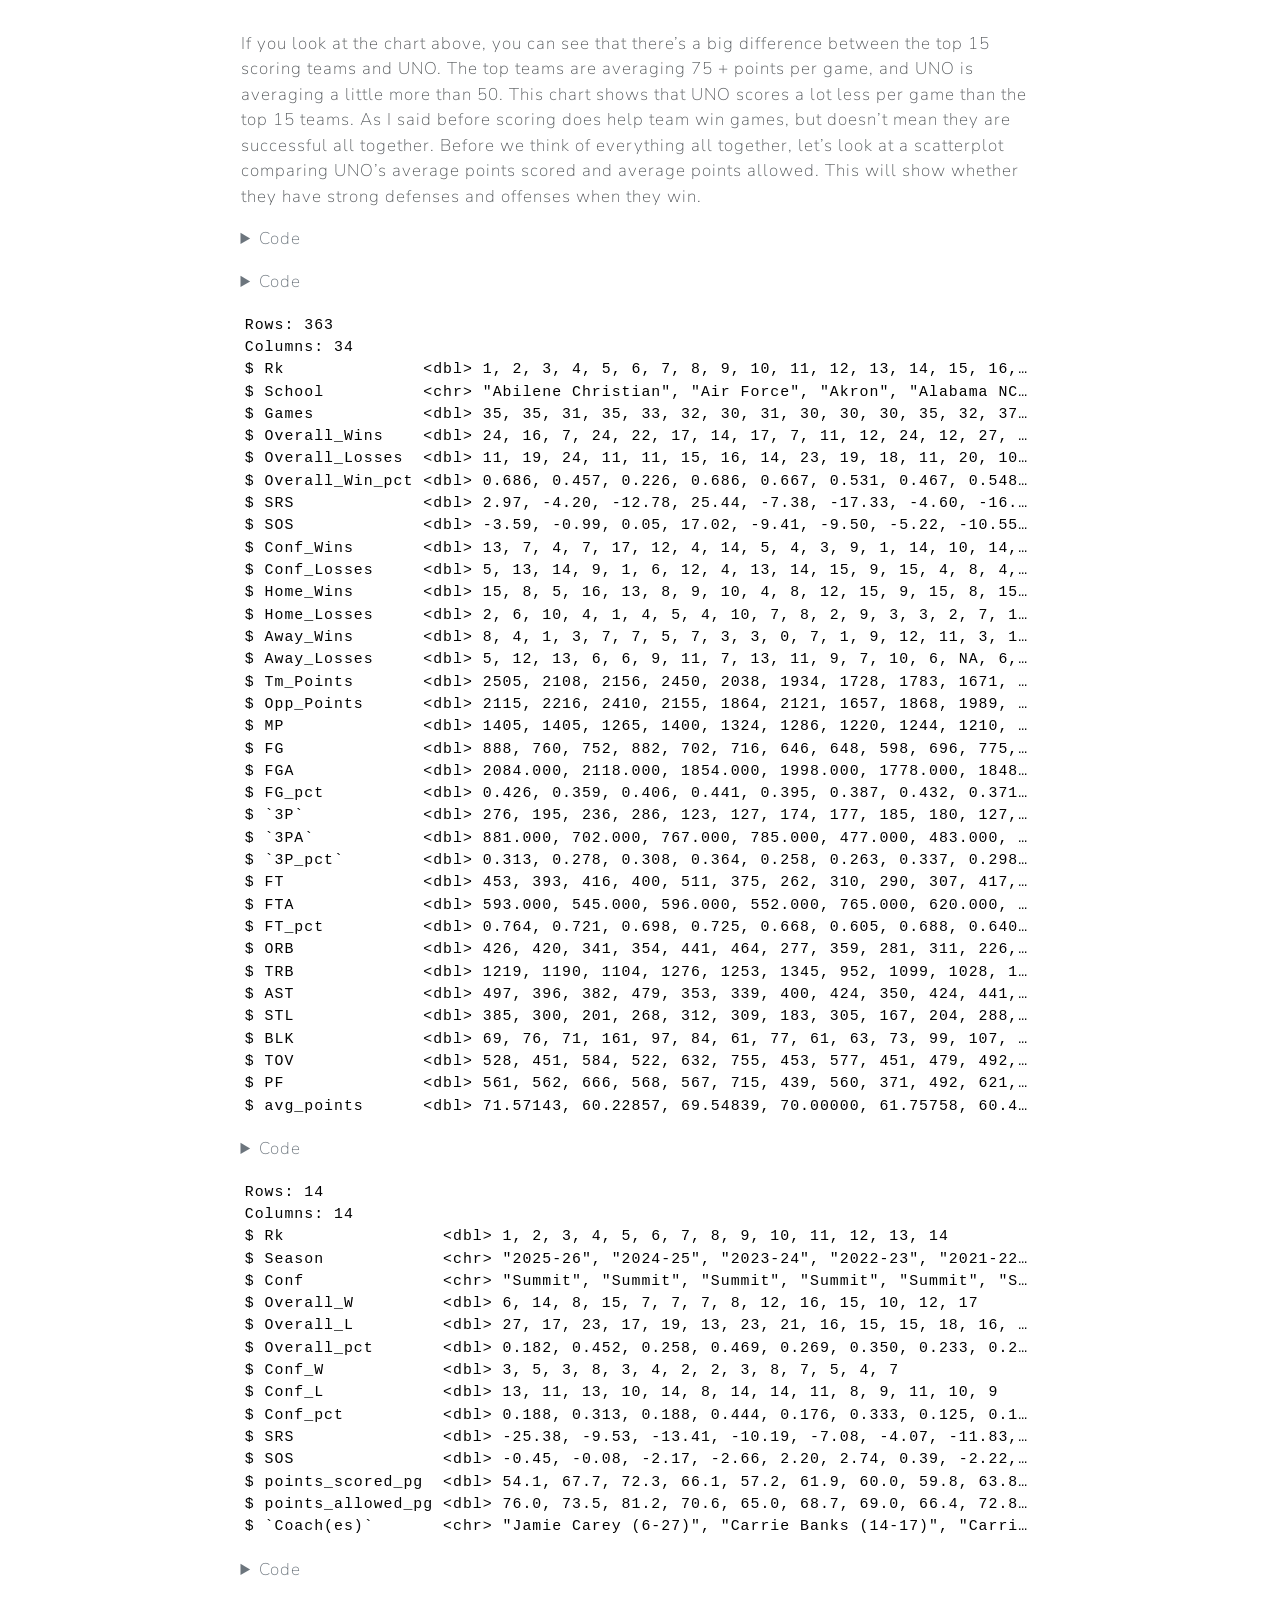
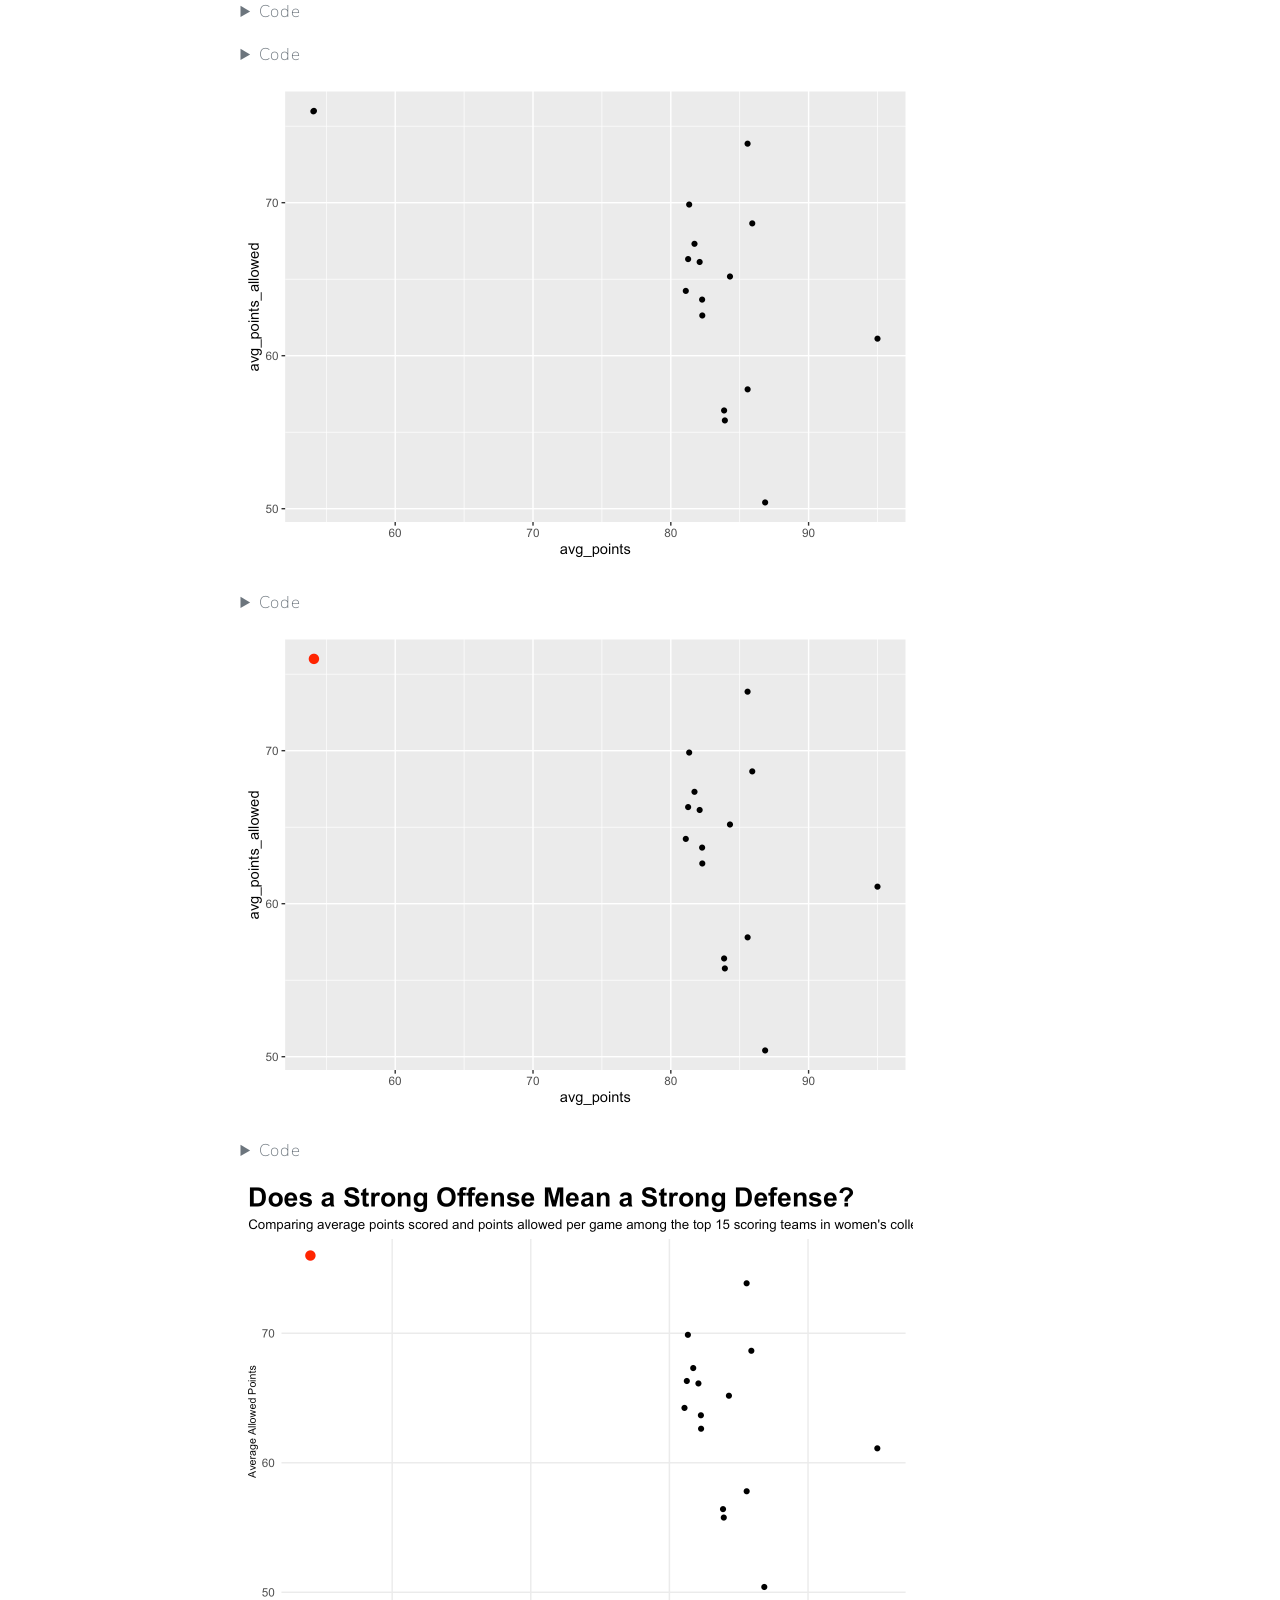
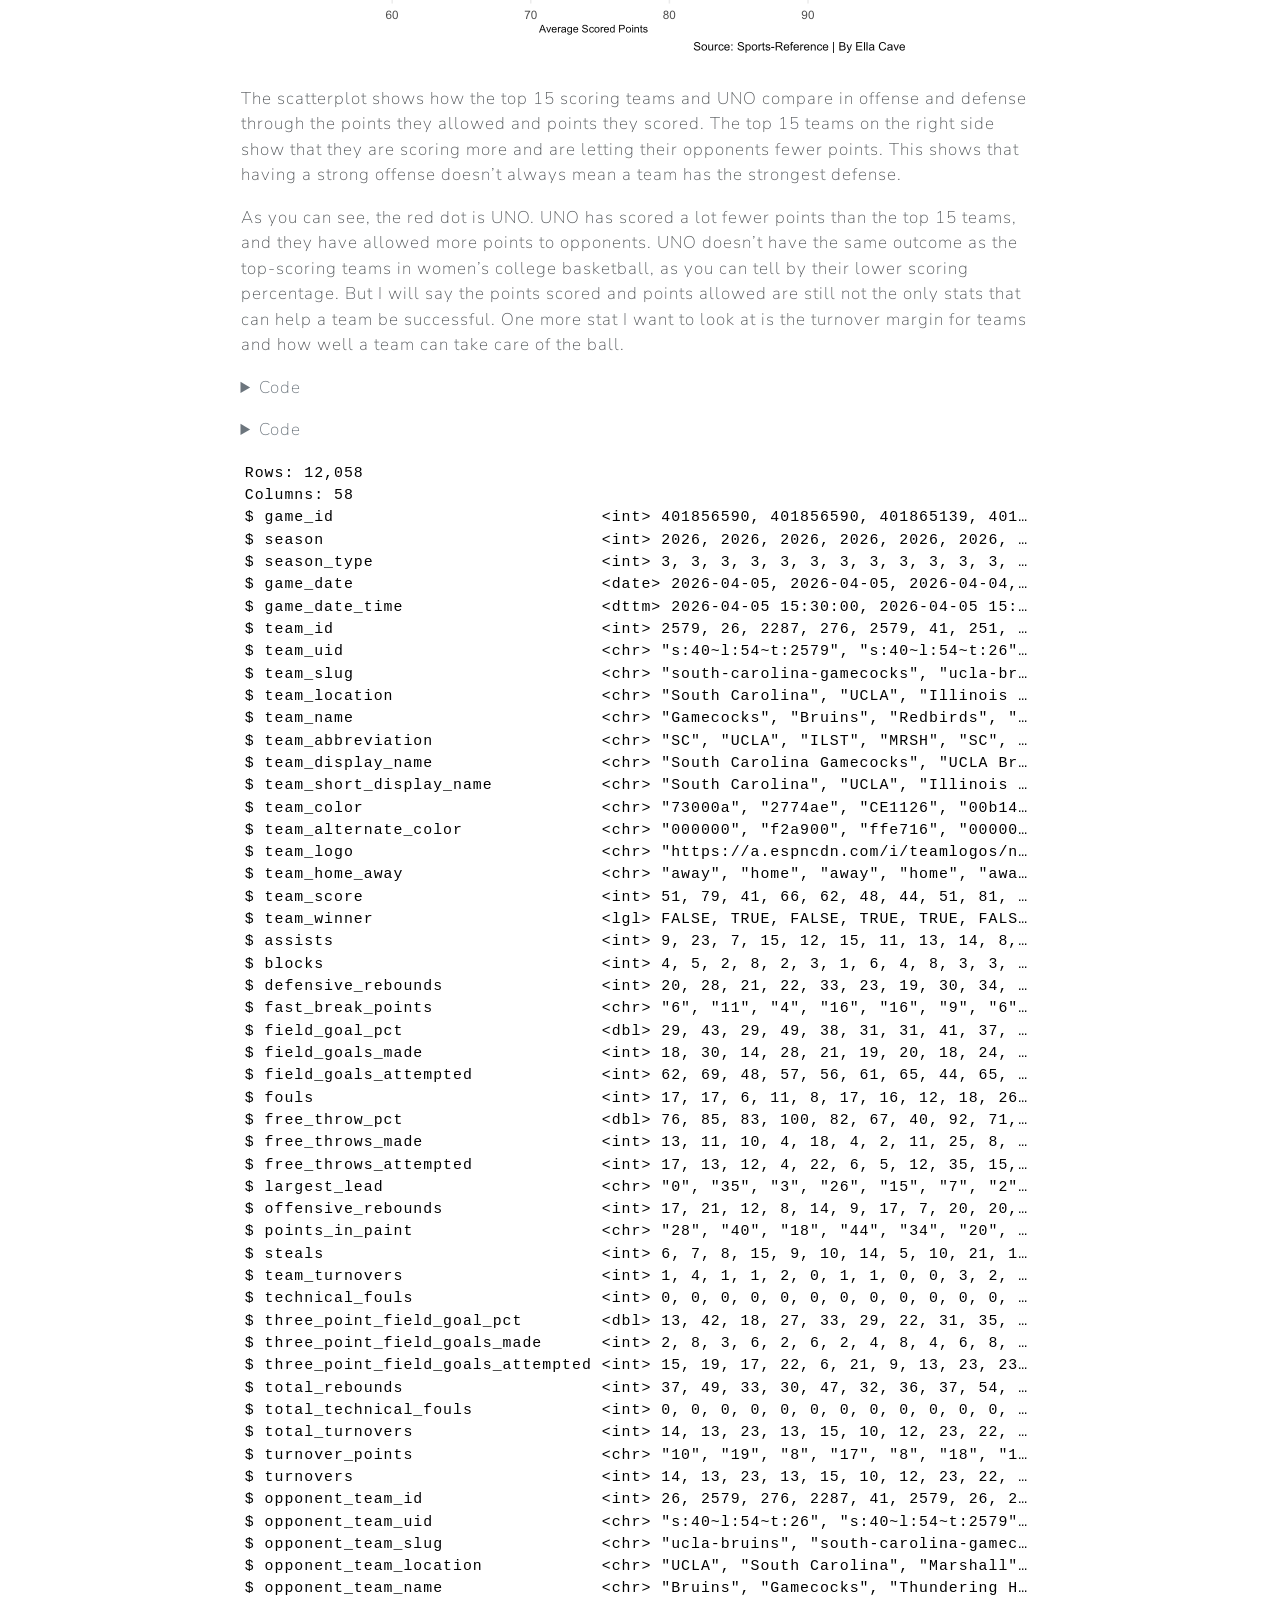
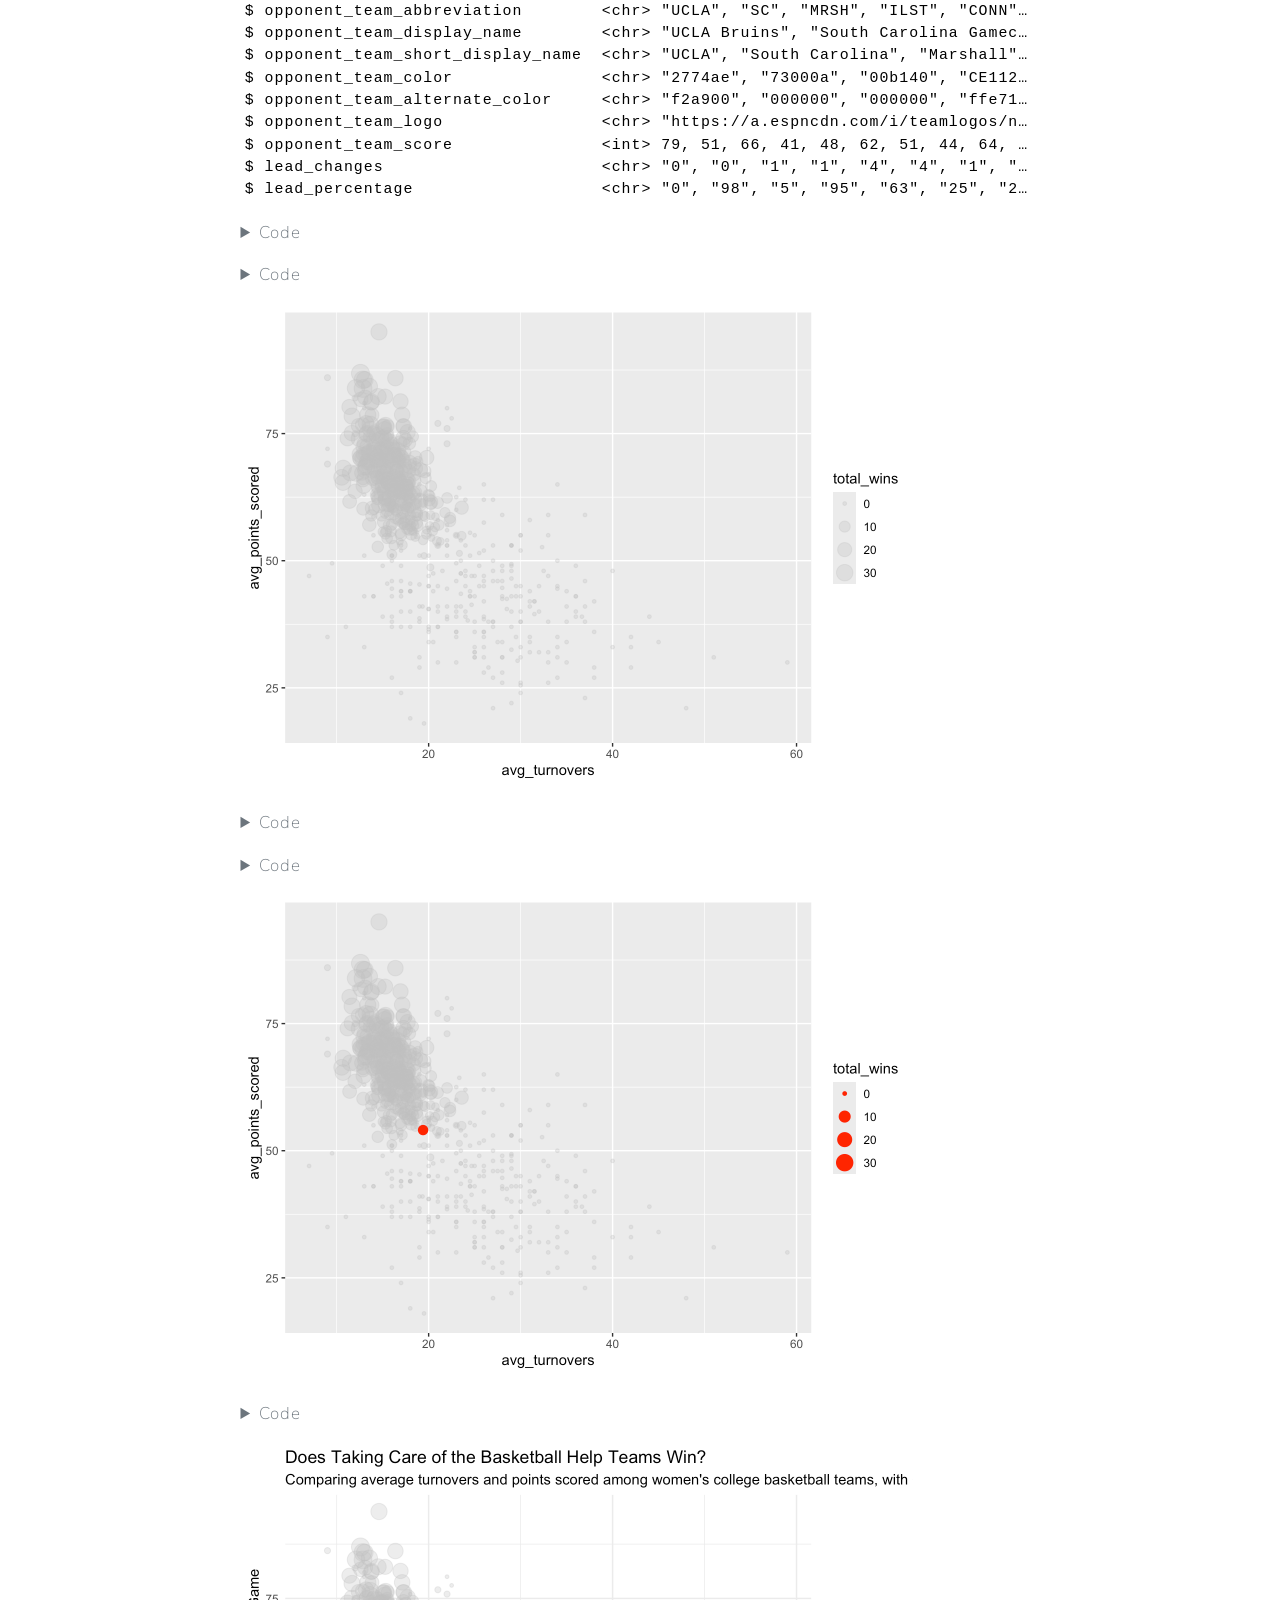
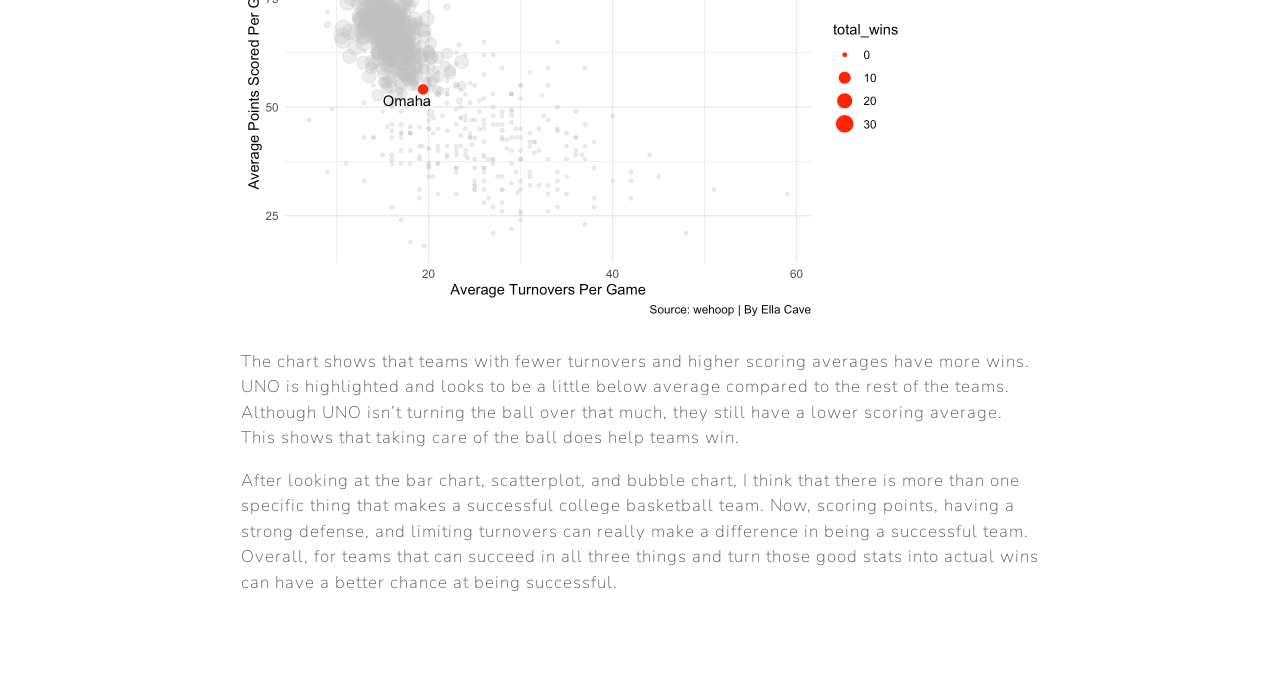
==== commit df9f8229: "almost done" ====
--- a/posts/omaha-womens-basketball/index.html
+++ b/posts/omaha-womens-basketball/index.html
@@ -368,35 +368,19 @@
 
 <p>This is a story about Women’s College Basketball and how the University of Nebraska-Omaha compares to other college basketball teams.</p>
 <p>Scoring points is one of the biggest ways teams win games, but it isn’t the only thing that contributes to a win. A team’s defense and ability to handle the basketball can also create a huge difference in a game. Now, in women’s college basketball, some teams score a lot more points on average than other teams, but does that mean they are more successful than other lower-scoring teams?</p>
-<p>For this project, I wanted to look at women’s college basketball team stats from the 2025-26 season because I wanted to see what stats might be related to the success of teams. I also want to look at the average points scored, the average points teams allow, and their turnover margin. Then connect that to how the University of Nebraska-Omaha women’s basketball team compares to others.</p>
+<p>For this project, I wanted to look at women’s college basketball team stats from the 2025-26 season to see what stats might be related to the success of teams. I also want to look at the average points scored, the average points teams allow, and their turnover margin. Then connect that to how the University of Nebraska-Omaha women’s basketball team compares to others.</p>
 <p>My first chart is a bar chart talking about the women’s college basketball teams with the highest average points and how UNO differs from them.</p>
 <div class="cell">
 <details class="code-fold">
 <summary>Code</summary>
-<div class="code-copy-outer-scaffold"><div class="sourceCode cell-code" id="cb1"><pre class="sourceCode r code-with-copy"><code class="sourceCode r"><span id="cb1-1"><a href="#cb1-1" aria-hidden="true" tabindex="-1"></a><span class="fu">library</span>(tidyverse)</span></code></pre></div><button title="Copy to Clipboard" class="code-copy-button"><i class="bi"></i></button></div>
-</details>
-<div class="cell-output cell-output-stderr">
-<pre><code>── Attaching core tidyverse packages ──────────────────────── tidyverse 2.0.0 ──
-✔ dplyr     1.2.1     ✔ readr     2.2.0
-✔ forcats   1.0.1     ✔ stringr   1.6.0
-✔ ggplot2   4.0.3     ✔ tibble    3.3.1
-✔ lubridate 1.9.5     ✔ tidyr     1.3.2
-✔ purrr     1.2.2     
-── Conflicts ────────────────────────────────────────── tidyverse_conflicts() ──
-✖ dplyr::filter() masks stats::filter()
-✖ dplyr::lag()    masks stats::lag()
-ℹ Use the conflicted package (&lt;http://conflicted.r-lib.org/&gt;) to force all conflicts to become errors</code></pre>
-</div>
-<details class="code-fold">
-<summary>Code</summary>
-<div class="code-copy-outer-scaffold"><div class="sourceCode cell-code" id="cb3"><pre class="sourceCode r code-with-copy"><code class="sourceCode r"><span id="cb3-1"><a href="#cb3-1" aria-hidden="true" tabindex="-1"></a><span class="fu">library</span>(ggalt)</span>
-<span id="cb3-2"><a href="#cb3-2" aria-hidden="true" tabindex="-1"></a><span class="fu">library</span>(ggrepel)</span></code></pre></div><button title="Copy to Clipboard" class="code-copy-button"><i class="bi"></i></button></div>
-</details>
-</div>
-<div class="cell">
-<details class="code-fold">
-<summary>Code</summary>
-<div class="code-copy-outer-scaffold"><div class="sourceCode cell-code" id="cb4"><pre class="sourceCode r code-with-copy"><code class="sourceCode r"><span id="cb4-1"><a href="#cb4-1" aria-hidden="true" tabindex="-1"></a>wcbb_25_26 <span class="ot">&lt;-</span> <span class="fu">read_csv</span>(<span class="st">"data/wcbb_stats_25_26.csv"</span>)</span></code></pre></div><button title="Copy to Clipboard" class="code-copy-button"><i class="bi"></i></button></div>
+<div class="code-copy-outer-scaffold"><div class="sourceCode cell-code" id="cb1"><pre class="sourceCode r code-with-copy"><code class="sourceCode r"><span id="cb1-1"><a href="#cb1-1" aria-hidden="true" tabindex="-1"></a><span class="fu">library</span>(tidyverse)</span>
+<span id="cb1-2"><a href="#cb1-2" aria-hidden="true" tabindex="-1"></a><span class="fu">library</span>(ggalt)</span></code></pre></div><button title="Copy to Clipboard" class="code-copy-button"><i class="bi"></i></button></div>
+</details>
+</div>
+<div class="cell">
+<details class="code-fold">
+<summary>Code</summary>
+<div class="code-copy-outer-scaffold"><div class="sourceCode cell-code" id="cb2"><pre class="sourceCode r code-with-copy"><code class="sourceCode r"><span id="cb2-1"><a href="#cb2-1" aria-hidden="true" tabindex="-1"></a>wcbb_25_26 <span class="ot">&lt;-</span> <span class="fu">read_csv</span>(<span class="st">"data/wcbb_stats_25_26.csv"</span>)</span></code></pre></div><button title="Copy to Clipboard" class="code-copy-button"><i class="bi"></i></button></div>
 </details>
 <div class="cell-output cell-output-stderr">
 <pre><code>Rows: 363 Columns: 33
@@ -412,7 +396,7 @@
 <div class="cell">
 <details class="code-fold">
 <summary>Code</summary>
-<div class="code-copy-outer-scaffold"><div class="sourceCode cell-code" id="cb6"><pre class="sourceCode r code-with-copy"><code class="sourceCode r"><span id="cb6-1"><a href="#cb6-1" aria-hidden="true" tabindex="-1"></a><span class="fu">glimpse</span>(wcbb_25_26)</span></code></pre></div><button title="Copy to Clipboard" class="code-copy-button"><i class="bi"></i></button></div>
+<div class="code-copy-outer-scaffold"><div class="sourceCode cell-code" id="cb4"><pre class="sourceCode r code-with-copy"><code class="sourceCode r"><span id="cb4-1"><a href="#cb4-1" aria-hidden="true" tabindex="-1"></a><span class="fu">glimpse</span>(wcbb_25_26)</span></code></pre></div><button title="Copy to Clipboard" class="code-copy-button"><i class="bi"></i></button></div>
 </details>
 <div class="cell-output cell-output-stdout">
 <pre><code>Rows: 363
@@ -455,40 +439,40 @@
 <div class="cell">
 <details class="code-fold">
 <summary>Code</summary>
-<div class="code-copy-outer-scaffold"><div class="sourceCode cell-code" id="cb8"><pre class="sourceCode r code-with-copy"><code class="sourceCode r"><span id="cb8-1"><a href="#cb8-1" aria-hidden="true" tabindex="-1"></a>wcbb_25_26 <span class="ot">&lt;-</span> wcbb_25_26 <span class="sc">|&gt;</span></span>
-<span id="cb8-2"><a href="#cb8-2" aria-hidden="true" tabindex="-1"></a>  <span class="fu">mutate</span>(</span>
-<span id="cb8-3"><a href="#cb8-3" aria-hidden="true" tabindex="-1"></a>    <span class="at">avg_points =</span> Tm_Points <span class="sc">/</span> Games</span>
+<div class="code-copy-outer-scaffold"><div class="sourceCode cell-code" id="cb6"><pre class="sourceCode r code-with-copy"><code class="sourceCode r"><span id="cb6-1"><a href="#cb6-1" aria-hidden="true" tabindex="-1"></a>wcbb_25_26 <span class="ot">&lt;-</span> wcbb_25_26 <span class="sc">|&gt;</span></span>
+<span id="cb6-2"><a href="#cb6-2" aria-hidden="true" tabindex="-1"></a>  <span class="fu">mutate</span>(</span>
+<span id="cb6-3"><a href="#cb6-3" aria-hidden="true" tabindex="-1"></a>    <span class="at">avg_points =</span> Tm_Points <span class="sc">/</span> Games</span>
+<span id="cb6-4"><a href="#cb6-4" aria-hidden="true" tabindex="-1"></a>  )</span></code></pre></div><button title="Copy to Clipboard" class="code-copy-button"><i class="bi"></i></button></div>
+</details>
+</div>
+<div class="cell">
+<details class="code-fold">
+<summary>Code</summary>
+<div class="code-copy-outer-scaffold"><div class="sourceCode cell-code" id="cb7"><pre class="sourceCode r code-with-copy"><code class="sourceCode r"><span id="cb7-1"><a href="#cb7-1" aria-hidden="true" tabindex="-1"></a>top_teams <span class="ot">&lt;-</span> wcbb_25_26 <span class="sc">|&gt;</span></span>
+<span id="cb7-2"><a href="#cb7-2" aria-hidden="true" tabindex="-1"></a>  <span class="fu">arrange</span>(<span class="fu">desc</span>(avg_points)) <span class="sc">|&gt;</span></span>
+<span id="cb7-3"><a href="#cb7-3" aria-hidden="true" tabindex="-1"></a>  <span class="fu">slice_head</span>(<span class="at">n=</span><span class="dv">15</span>)</span></code></pre></div><button title="Copy to Clipboard" class="code-copy-button"><i class="bi"></i></button></div>
+</details>
+</div>
+<div class="cell">
+<details class="code-fold">
+<summary>Code</summary>
+<div class="code-copy-outer-scaffold"><div class="sourceCode cell-code" id="cb8"><pre class="sourceCode r code-with-copy"><code class="sourceCode r"><span id="cb8-1"><a href="#cb8-1" aria-hidden="true" tabindex="-1"></a>uno <span class="ot">&lt;-</span> wcbb_25_26 <span class="sc">|&gt;</span> </span>
+<span id="cb8-2"><a href="#cb8-2" aria-hidden="true" tabindex="-1"></a>  <span class="fu">filter</span>(</span>
+<span id="cb8-3"><a href="#cb8-3" aria-hidden="true" tabindex="-1"></a>    School <span class="sc">==</span> <span class="st">"Omaha"</span></span>
 <span id="cb8-4"><a href="#cb8-4" aria-hidden="true" tabindex="-1"></a>  )</span></code></pre></div><button title="Copy to Clipboard" class="code-copy-button"><i class="bi"></i></button></div>
 </details>
 </div>
 <div class="cell">
 <details class="code-fold">
 <summary>Code</summary>
-<div class="code-copy-outer-scaffold"><div class="sourceCode cell-code" id="cb9"><pre class="sourceCode r code-with-copy"><code class="sourceCode r"><span id="cb9-1"><a href="#cb9-1" aria-hidden="true" tabindex="-1"></a>top_teams <span class="ot">&lt;-</span> wcbb_25_26 <span class="sc">|&gt;</span></span>
-<span id="cb9-2"><a href="#cb9-2" aria-hidden="true" tabindex="-1"></a>  <span class="fu">arrange</span>(<span class="fu">desc</span>(avg_points)) <span class="sc">|&gt;</span></span>
-<span id="cb9-3"><a href="#cb9-3" aria-hidden="true" tabindex="-1"></a>  <span class="fu">slice_head</span>(<span class="at">n=</span><span class="dv">15</span>)</span></code></pre></div><button title="Copy to Clipboard" class="code-copy-button"><i class="bi"></i></button></div>
-</details>
-</div>
-<div class="cell">
-<details class="code-fold">
-<summary>Code</summary>
-<div class="code-copy-outer-scaffold"><div class="sourceCode cell-code" id="cb10"><pre class="sourceCode r code-with-copy"><code class="sourceCode r"><span id="cb10-1"><a href="#cb10-1" aria-hidden="true" tabindex="-1"></a>uno <span class="ot">&lt;-</span> wcbb_25_26 <span class="sc">|&gt;</span> </span>
-<span id="cb10-2"><a href="#cb10-2" aria-hidden="true" tabindex="-1"></a>  <span class="fu">filter</span>(</span>
-<span id="cb10-3"><a href="#cb10-3" aria-hidden="true" tabindex="-1"></a>    School <span class="sc">==</span> <span class="st">"Omaha"</span></span>
-<span id="cb10-4"><a href="#cb10-4" aria-hidden="true" tabindex="-1"></a>  )</span></code></pre></div><button title="Copy to Clipboard" class="code-copy-button"><i class="bi"></i></button></div>
-</details>
-</div>
-<div class="cell">
-<details class="code-fold">
-<summary>Code</summary>
-<div class="code-copy-outer-scaffold"><div class="sourceCode cell-code" id="cb11"><pre class="sourceCode r code-with-copy"><code class="sourceCode r"><span id="cb11-1"><a href="#cb11-1" aria-hidden="true" tabindex="-1"></a>top_teams <span class="ot">&lt;-</span> <span class="fu">bind_rows</span>(top_teams, uno)</span></code></pre></div><button title="Copy to Clipboard" class="code-copy-button"><i class="bi"></i></button></div>
-</details>
-</div>
-<div class="cell">
-<details class="code-fold">
-<summary>Code</summary>
-<div class="code-copy-outer-scaffold"><div class="sourceCode cell-code" id="cb12"><pre class="sourceCode r code-with-copy"><code class="sourceCode r"><span id="cb12-1"><a href="#cb12-1" aria-hidden="true" tabindex="-1"></a><span class="fu">ggplot</span>() <span class="sc">+</span> </span>
-<span id="cb12-2"><a href="#cb12-2" aria-hidden="true" tabindex="-1"></a>  <span class="fu">geom_bar</span>(<span class="at">data=</span>top_teams, <span class="fu">aes</span>(<span class="at">x=</span>School))</span></code></pre></div><button title="Copy to Clipboard" class="code-copy-button"><i class="bi"></i></button></div>
+<div class="code-copy-outer-scaffold"><div class="sourceCode cell-code" id="cb9"><pre class="sourceCode r code-with-copy"><code class="sourceCode r"><span id="cb9-1"><a href="#cb9-1" aria-hidden="true" tabindex="-1"></a>top_teams <span class="ot">&lt;-</span> <span class="fu">bind_rows</span>(top_teams, uno)</span></code></pre></div><button title="Copy to Clipboard" class="code-copy-button"><i class="bi"></i></button></div>
+</details>
+</div>
+<div class="cell">
+<details class="code-fold">
+<summary>Code</summary>
+<div class="code-copy-outer-scaffold"><div class="sourceCode cell-code" id="cb10"><pre class="sourceCode r code-with-copy"><code class="sourceCode r"><span id="cb10-1"><a href="#cb10-1" aria-hidden="true" tabindex="-1"></a><span class="fu">ggplot</span>() <span class="sc">+</span> </span>
+<span id="cb10-2"><a href="#cb10-2" aria-hidden="true" tabindex="-1"></a>  <span class="fu">geom_bar</span>(<span class="at">data=</span>top_teams, <span class="fu">aes</span>(<span class="at">x=</span>School))</span></code></pre></div><button title="Copy to Clipboard" class="code-copy-button"><i class="bi"></i></button></div>
 </details>
 <div class="cell-output-display">
 <div>
@@ -501,8 +485,8 @@
 <div class="cell">
 <details class="code-fold">
 <summary>Code</summary>
-<div class="code-copy-outer-scaffold"><div class="sourceCode cell-code" id="cb13"><pre class="sourceCode r code-with-copy"><code class="sourceCode r"><span id="cb13-1"><a href="#cb13-1" aria-hidden="true" tabindex="-1"></a><span class="fu">ggplot</span>() <span class="sc">+</span> </span>
-<span id="cb13-2"><a href="#cb13-2" aria-hidden="true" tabindex="-1"></a>  <span class="fu">geom_bar</span>(<span class="at">data=</span>top_teams, <span class="fu">aes</span>(<span class="at">x=</span>School, <span class="at">weight=</span>avg_points))</span></code></pre></div><button title="Copy to Clipboard" class="code-copy-button"><i class="bi"></i></button></div>
+<div class="code-copy-outer-scaffold"><div class="sourceCode cell-code" id="cb11"><pre class="sourceCode r code-with-copy"><code class="sourceCode r"><span id="cb11-1"><a href="#cb11-1" aria-hidden="true" tabindex="-1"></a><span class="fu">ggplot</span>() <span class="sc">+</span> </span>
+<span id="cb11-2"><a href="#cb11-2" aria-hidden="true" tabindex="-1"></a>  <span class="fu">geom_bar</span>(<span class="at">data=</span>top_teams, <span class="fu">aes</span>(<span class="at">x=</span>School, <span class="at">weight=</span>avg_points))</span></code></pre></div><button title="Copy to Clipboard" class="code-copy-button"><i class="bi"></i></button></div>
 </details>
 <div class="cell-output-display">
 <div>
@@ -515,8 +499,8 @@
 <div class="cell">
 <details class="code-fold">
 <summary>Code</summary>
-<div class="code-copy-outer-scaffold"><div class="sourceCode cell-code" id="cb14"><pre class="sourceCode r code-with-copy"><code class="sourceCode r"><span id="cb14-1"><a href="#cb14-1" aria-hidden="true" tabindex="-1"></a><span class="fu">ggplot</span>() <span class="sc">+</span> </span>
-<span id="cb14-2"><a href="#cb14-2" aria-hidden="true" tabindex="-1"></a>  <span class="fu">geom_bar</span>(<span class="at">data=</span>top_teams, <span class="fu">aes</span>(<span class="at">x=</span><span class="fu">reorder</span>(School, avg_points), <span class="at">weight=</span>avg_points))</span></code></pre></div><button title="Copy to Clipboard" class="code-copy-button"><i class="bi"></i></button></div>
+<div class="code-copy-outer-scaffold"><div class="sourceCode cell-code" id="cb12"><pre class="sourceCode r code-with-copy"><code class="sourceCode r"><span id="cb12-1"><a href="#cb12-1" aria-hidden="true" tabindex="-1"></a><span class="fu">ggplot</span>() <span class="sc">+</span> </span>
+<span id="cb12-2"><a href="#cb12-2" aria-hidden="true" tabindex="-1"></a>  <span class="fu">geom_bar</span>(<span class="at">data=</span>top_teams, <span class="fu">aes</span>(<span class="at">x=</span><span class="fu">reorder</span>(School, avg_points), <span class="at">weight=</span>avg_points))</span></code></pre></div><button title="Copy to Clipboard" class="code-copy-button"><i class="bi"></i></button></div>
 </details>
 <div class="cell-output-display">
 <div>
@@ -529,10 +513,10 @@
 <div class="cell">
 <details class="code-fold">
 <summary>Code</summary>
-<div class="code-copy-outer-scaffold"><div class="sourceCode cell-code" id="cb15"><pre class="sourceCode r code-with-copy"><code class="sourceCode r"><span id="cb15-1"><a href="#cb15-1" aria-hidden="true" tabindex="-1"></a><span class="fu">ggplot</span>() <span class="sc">+</span> </span>
-<span id="cb15-2"><a href="#cb15-2" aria-hidden="true" tabindex="-1"></a>  <span class="fu">geom_bar</span>(<span class="at">data=</span>top_teams, <span class="fu">aes</span>(<span class="at">x=</span><span class="fu">reorder</span>(School, avg_points), <span class="at">weight=</span>avg_points)) <span class="sc">+</span></span>
-<span id="cb15-3"><a href="#cb15-3" aria-hidden="true" tabindex="-1"></a>  <span class="fu">geom_bar</span>(<span class="at">data=</span>uno, <span class="fu">aes</span>(<span class="at">x=</span><span class="fu">reorder</span>(School, avg_points), <span class="at">weight=</span>avg_points), <span class="at">fill=</span><span class="st">"red"</span>) <span class="sc">+</span></span>
-<span id="cb15-4"><a href="#cb15-4" aria-hidden="true" tabindex="-1"></a>  <span class="fu">coord_flip</span>()</span></code></pre></div><button title="Copy to Clipboard" class="code-copy-button"><i class="bi"></i></button></div>
+<div class="code-copy-outer-scaffold"><div class="sourceCode cell-code" id="cb13"><pre class="sourceCode r code-with-copy"><code class="sourceCode r"><span id="cb13-1"><a href="#cb13-1" aria-hidden="true" tabindex="-1"></a><span class="fu">ggplot</span>() <span class="sc">+</span> </span>
+<span id="cb13-2"><a href="#cb13-2" aria-hidden="true" tabindex="-1"></a>  <span class="fu">geom_bar</span>(<span class="at">data=</span>top_teams, <span class="fu">aes</span>(<span class="at">x=</span><span class="fu">reorder</span>(School, avg_points), <span class="at">weight=</span>avg_points)) <span class="sc">+</span></span>
+<span id="cb13-3"><a href="#cb13-3" aria-hidden="true" tabindex="-1"></a>  <span class="fu">geom_bar</span>(<span class="at">data=</span>uno, <span class="fu">aes</span>(<span class="at">x=</span><span class="fu">reorder</span>(School, avg_points), <span class="at">weight=</span>avg_points), <span class="at">fill=</span><span class="st">"red"</span>) <span class="sc">+</span></span>
+<span id="cb13-4"><a href="#cb13-4" aria-hidden="true" tabindex="-1"></a>  <span class="fu">coord_flip</span>()</span></code></pre></div><button title="Copy to Clipboard" class="code-copy-button"><i class="bi"></i></button></div>
 </details>
 <div class="cell-output-display">
 <div>
@@ -545,23 +529,23 @@
 <div class="cell">
 <details class="code-fold">
 <summary>Code</summary>
-<div class="code-copy-outer-scaffold"><div class="sourceCode cell-code" id="cb16"><pre class="sourceCode r code-with-copy"><code class="sourceCode r"><span id="cb16-1"><a href="#cb16-1" aria-hidden="true" tabindex="-1"></a><span class="fu">ggplot</span>() <span class="sc">+</span> </span>
-<span id="cb16-2"><a href="#cb16-2" aria-hidden="true" tabindex="-1"></a>  <span class="fu">geom_bar</span>(<span class="at">data=</span>top_teams, <span class="fu">aes</span>(<span class="at">x=</span><span class="fu">reorder</span>(School, avg_points), <span class="at">weight=</span>avg_points)) <span class="sc">+</span></span>
-<span id="cb16-3"><a href="#cb16-3" aria-hidden="true" tabindex="-1"></a>  <span class="fu">geom_bar</span>(<span class="at">data=</span>uno, <span class="fu">aes</span>(<span class="at">x=</span><span class="fu">reorder</span>(School, avg_points), <span class="at">weight=</span>avg_points), <span class="at">fill=</span><span class="st">"red"</span>) <span class="sc">+</span></span>
-<span id="cb16-4"><a href="#cb16-4" aria-hidden="true" tabindex="-1"></a>  <span class="fu">coord_flip</span>() <span class="sc">+</span></span>
-<span id="cb16-5"><a href="#cb16-5" aria-hidden="true" tabindex="-1"></a>  <span class="fu">theme_minimal</span>() <span class="sc">+</span> </span>
-<span id="cb16-6"><a href="#cb16-6" aria-hidden="true" tabindex="-1"></a>  <span class="fu">labs</span>(</span>
-<span id="cb16-7"><a href="#cb16-7" aria-hidden="true" tabindex="-1"></a>    <span class="at">x=</span><span class="st">"Teams"</span>, </span>
-<span id="cb16-8"><a href="#cb16-8" aria-hidden="true" tabindex="-1"></a>    <span class="at">y=</span><span class="st">"Average Points Per Game"</span>, </span>
-<span id="cb16-9"><a href="#cb16-9" aria-hidden="true" tabindex="-1"></a>    <span class="at">title=</span><span class="st">"How Does UNO's Average Points Per Game Compare to the Highest-Scoring Teams?"</span>, </span>
-<span id="cb16-10"><a href="#cb16-10" aria-hidden="true" tabindex="-1"></a>    <span class="at">subtitle=</span><span class="st">"Average points per game for the top 15 scoring teams in Women's College Basketball, with Omaha highlighted in red."</span>, </span>
-<span id="cb16-11"><a href="#cb16-11" aria-hidden="true" tabindex="-1"></a>    <span class="at">caption=</span><span class="st">"Source: Sports-Reference | By Ella Cave"</span></span>
-<span id="cb16-12"><a href="#cb16-12" aria-hidden="true" tabindex="-1"></a>    ) <span class="sc">+</span></span>
-<span id="cb16-13"><a href="#cb16-13" aria-hidden="true" tabindex="-1"></a>  <span class="fu">theme</span>(</span>
-<span id="cb16-14"><a href="#cb16-14" aria-hidden="true" tabindex="-1"></a>    <span class="at">axis.title =</span> <span class="fu">element_text</span>(<span class="at">size=</span><span class="dv">8</span>),</span>
-<span id="cb16-15"><a href="#cb16-15" aria-hidden="true" tabindex="-1"></a>    <span class="at">panel.grid.minor =</span> <span class="fu">element_blank</span>(),</span>
-<span id="cb16-16"><a href="#cb16-16" aria-hidden="true" tabindex="-1"></a>    <span class="at">plot.title.position =</span> <span class="st">"plot"</span></span>
-<span id="cb16-17"><a href="#cb16-17" aria-hidden="true" tabindex="-1"></a>  )</span></code></pre></div><button title="Copy to Clipboard" class="code-copy-button"><i class="bi"></i></button></div>
+<div class="code-copy-outer-scaffold"><div class="sourceCode cell-code" id="cb14"><pre class="sourceCode r code-with-copy"><code class="sourceCode r"><span id="cb14-1"><a href="#cb14-1" aria-hidden="true" tabindex="-1"></a><span class="fu">ggplot</span>() <span class="sc">+</span> </span>
+<span id="cb14-2"><a href="#cb14-2" aria-hidden="true" tabindex="-1"></a>  <span class="fu">geom_bar</span>(<span class="at">data=</span>top_teams, <span class="fu">aes</span>(<span class="at">x=</span><span class="fu">reorder</span>(School, avg_points), <span class="at">weight=</span>avg_points)) <span class="sc">+</span></span>
+<span id="cb14-3"><a href="#cb14-3" aria-hidden="true" tabindex="-1"></a>  <span class="fu">geom_bar</span>(<span class="at">data=</span>uno, <span class="fu">aes</span>(<span class="at">x=</span><span class="fu">reorder</span>(School, avg_points), <span class="at">weight=</span>avg_points), <span class="at">fill=</span><span class="st">"red"</span>) <span class="sc">+</span></span>
+<span id="cb14-4"><a href="#cb14-4" aria-hidden="true" tabindex="-1"></a>  <span class="fu">coord_flip</span>() <span class="sc">+</span></span>
+<span id="cb14-5"><a href="#cb14-5" aria-hidden="true" tabindex="-1"></a>  <span class="fu">theme_minimal</span>() <span class="sc">+</span> </span>
+<span id="cb14-6"><a href="#cb14-6" aria-hidden="true" tabindex="-1"></a>  <span class="fu">labs</span>(</span>
+<span id="cb14-7"><a href="#cb14-7" aria-hidden="true" tabindex="-1"></a>    <span class="at">x=</span><span class="st">"Teams"</span>, </span>
+<span id="cb14-8"><a href="#cb14-8" aria-hidden="true" tabindex="-1"></a>    <span class="at">y=</span><span class="st">"Average Points Per Game"</span>, </span>
+<span id="cb14-9"><a href="#cb14-9" aria-hidden="true" tabindex="-1"></a>    <span class="at">title=</span><span class="st">"How Does UNO's Average Points Per Game Compare to the Highest-Scoring Teams?"</span>, </span>
+<span id="cb14-10"><a href="#cb14-10" aria-hidden="true" tabindex="-1"></a>    <span class="at">subtitle=</span><span class="st">"Average points per game for the top 15 scoring teams in Women's College Basketball, with Omaha highlighted in red."</span>, </span>
+<span id="cb14-11"><a href="#cb14-11" aria-hidden="true" tabindex="-1"></a>    <span class="at">caption=</span><span class="st">"Source: Sports-Reference | By Ella Cave"</span></span>
+<span id="cb14-12"><a href="#cb14-12" aria-hidden="true" tabindex="-1"></a>    ) <span class="sc">+</span></span>
+<span id="cb14-13"><a href="#cb14-13" aria-hidden="true" tabindex="-1"></a>  <span class="fu">theme</span>(</span>
+<span id="cb14-14"><a href="#cb14-14" aria-hidden="true" tabindex="-1"></a>    <span class="at">axis.title =</span> <span class="fu">element_text</span>(<span class="at">size=</span><span class="dv">8</span>),</span>
+<span id="cb14-15"><a href="#cb14-15" aria-hidden="true" tabindex="-1"></a>    <span class="at">panel.grid.minor =</span> <span class="fu">element_blank</span>(),</span>
+<span id="cb14-16"><a href="#cb14-16" aria-hidden="true" tabindex="-1"></a>    <span class="at">plot.title.position =</span> <span class="st">"plot"</span></span>
+<span id="cb14-17"><a href="#cb14-17" aria-hidden="true" tabindex="-1"></a>  )</span></code></pre></div><button title="Copy to Clipboard" class="code-copy-button"><i class="bi"></i></button></div>
 </details>
 <div class="cell-output-display">
 <div>
@@ -571,19 +555,19 @@
 </div>
 </div>
 </div>
-<p>If you look at the chart above, you can see that there’s a big difference between the top 15 scoring teams and UNO. The top teams are averaging 75 + points per game, and UNO is averaging a little more than 50. This chart shows that UNO scores a lot less per game than the top 15 teams. As I said before scoring does help team win games, but doesn’t mean they are successful all together. Before we think of everything all together, let’s look at a scatterplot comparing UNO’s and the top 15 teams average points scored and average points allowed. This will show whether they have strong defenses and offenses.</p>
-<div class="cell">
-<details class="code-fold">
-<summary>Code</summary>
-<div class="code-copy-outer-scaffold"><div class="sourceCode cell-code" id="cb17"><pre class="sourceCode r code-with-copy"><code class="sourceCode r"><span id="cb17-1"><a href="#cb17-1" aria-hidden="true" tabindex="-1"></a><span class="fu">library</span>(tidyverse)</span>
-<span id="cb17-2"><a href="#cb17-2" aria-hidden="true" tabindex="-1"></a></span>
-<span id="cb17-3"><a href="#cb17-3" aria-hidden="true" tabindex="-1"></a>uno <span class="ot">&lt;-</span> <span class="fu">read_csv</span>(<span class="st">"data/uno_wbb_stats.csv"</span>)</span></code></pre></div><button title="Copy to Clipboard" class="code-copy-button"><i class="bi"></i></button></div>
-</details>
-</div>
-<div class="cell">
-<details class="code-fold">
-<summary>Code</summary>
-<div class="code-copy-outer-scaffold"><div class="sourceCode cell-code" id="cb18"><pre class="sourceCode r code-with-copy"><code class="sourceCode r"><span id="cb18-1"><a href="#cb18-1" aria-hidden="true" tabindex="-1"></a><span class="fu">glimpse</span>(wcbb_25_26)</span></code></pre></div><button title="Copy to Clipboard" class="code-copy-button"><i class="bi"></i></button></div>
+<p>If you look at the chart above, you can see that there’s a big difference between the top 15 scoring teams and UNO. The top teams are averaging 75 + points per game, and UNO is averaging a little more than 50. This chart shows that UNO scores a lot less per game than the top 15 teams. As I said before scoring does help team win games, but doesn’t mean they are successful all together. Before we think of everything all together, let’s look at a scatterplot comparing UNO’s average points scored and average points allowed. This will show whether they have strong defenses and offenses when they win.</p>
+<div class="cell">
+<details class="code-fold">
+<summary>Code</summary>
+<div class="code-copy-outer-scaffold"><div class="sourceCode cell-code" id="cb15"><pre class="sourceCode r code-with-copy"><code class="sourceCode r"><span id="cb15-1"><a href="#cb15-1" aria-hidden="true" tabindex="-1"></a><span class="fu">library</span>(tidyverse)</span>
+<span id="cb15-2"><a href="#cb15-2" aria-hidden="true" tabindex="-1"></a></span>
+<span id="cb15-3"><a href="#cb15-3" aria-hidden="true" tabindex="-1"></a>uno <span class="ot">&lt;-</span> <span class="fu">read_csv</span>(<span class="st">"data/uno_wbb_stats.csv"</span>)</span></code></pre></div><button title="Copy to Clipboard" class="code-copy-button"><i class="bi"></i></button></div>
+</details>
+</div>
+<div class="cell">
+<details class="code-fold">
+<summary>Code</summary>
+<div class="code-copy-outer-scaffold"><div class="sourceCode cell-code" id="cb16"><pre class="sourceCode r code-with-copy"><code class="sourceCode r"><span id="cb16-1"><a href="#cb16-1" aria-hidden="true" tabindex="-1"></a><span class="fu">glimpse</span>(wcbb_25_26)</span></code></pre></div><button title="Copy to Clipboard" class="code-copy-button"><i class="bi"></i></button></div>
 </details>
 <div class="cell-output cell-output-stdout">
 <pre><code>Rows: 363
@@ -625,7 +609,7 @@
 </div>
 <details class="code-fold">
 <summary>Code</summary>
-<div class="code-copy-outer-scaffold"><div class="sourceCode cell-code" id="cb20"><pre class="sourceCode r code-with-copy"><code class="sourceCode r"><span id="cb20-1"><a href="#cb20-1" aria-hidden="true" tabindex="-1"></a><span class="fu">glimpse</span>(uno)</span></code></pre></div><button title="Copy to Clipboard" class="code-copy-button"><i class="bi"></i></button></div>
+<div class="code-copy-outer-scaffold"><div class="sourceCode cell-code" id="cb18"><pre class="sourceCode r code-with-copy"><code class="sourceCode r"><span id="cb18-1"><a href="#cb18-1" aria-hidden="true" tabindex="-1"></a><span class="fu">glimpse</span>(uno)</span></code></pre></div><button title="Copy to Clipboard" class="code-copy-button"><i class="bi"></i></button></div>
 </details>
 <div class="cell-output cell-output-stdout">
 <pre><code>Rows: 14
@@ -649,25 +633,25 @@
 <div class="cell">
 <details class="code-fold">
 <summary>Code</summary>
-<div class="code-copy-outer-scaffold"><div class="sourceCode cell-code" id="cb22"><pre class="sourceCode r code-with-copy"><code class="sourceCode r"><span id="cb22-1"><a href="#cb22-1" aria-hidden="true" tabindex="-1"></a>uno <span class="ot">&lt;-</span> uno <span class="sc">|&gt;</span></span>
-<span id="cb22-2"><a href="#cb22-2" aria-hidden="true" tabindex="-1"></a>  <span class="fu">filter</span>(Season <span class="sc">==</span> <span class="st">"2025-26"</span>)</span></code></pre></div><button title="Copy to Clipboard" class="code-copy-button"><i class="bi"></i></button></div>
-</details>
-</div>
-<div class="cell">
-<details class="code-fold">
-<summary>Code</summary>
-<div class="code-copy-outer-scaffold"><div class="sourceCode cell-code" id="cb23"><pre class="sourceCode r code-with-copy"><code class="sourceCode r"><span id="cb23-1"><a href="#cb23-1" aria-hidden="true" tabindex="-1"></a>top_teams <span class="ot">&lt;-</span> top_teams <span class="sc">|&gt;</span></span>
-<span id="cb23-2"><a href="#cb23-2" aria-hidden="true" tabindex="-1"></a>  <span class="fu">mutate</span>(</span>
-<span id="cb23-3"><a href="#cb23-3" aria-hidden="true" tabindex="-1"></a>    <span class="at">avg_points_allowed =</span> Opp_Points <span class="sc">/</span> Games</span>
-<span id="cb23-4"><a href="#cb23-4" aria-hidden="true" tabindex="-1"></a>  )</span></code></pre></div><button title="Copy to Clipboard" class="code-copy-button"><i class="bi"></i></button></div>
-</details>
-</div>
-<div class="cell">
-<details class="code-fold">
-<summary>Code</summary>
-<div class="code-copy-outer-scaffold"><div class="sourceCode cell-code" id="cb24"><pre class="sourceCode r code-with-copy"><code class="sourceCode r"><span id="cb24-1"><a href="#cb24-1" aria-hidden="true" tabindex="-1"></a><span class="fu">ggplot</span>() <span class="sc">+</span> </span>
-<span id="cb24-2"><a href="#cb24-2" aria-hidden="true" tabindex="-1"></a>  <span class="fu">geom_point</span>(<span class="at">data=</span>top_teams, <span class="fu">aes</span>(<span class="at">x=</span>avg_points, <span class="at">y=</span>avg_points_allowed)) <span class="sc">+</span></span>
-<span id="cb24-3"><a href="#cb24-3" aria-hidden="true" tabindex="-1"></a>  <span class="fu">geom_point</span>(<span class="at">data=</span>uno, <span class="fu">aes</span>(<span class="at">x=</span>points_scored_pg, <span class="at">y=</span>points_allowed_pg))</span></code></pre></div><button title="Copy to Clipboard" class="code-copy-button"><i class="bi"></i></button></div>
+<div class="code-copy-outer-scaffold"><div class="sourceCode cell-code" id="cb20"><pre class="sourceCode r code-with-copy"><code class="sourceCode r"><span id="cb20-1"><a href="#cb20-1" aria-hidden="true" tabindex="-1"></a>uno <span class="ot">&lt;-</span> uno <span class="sc">|&gt;</span></span>
+<span id="cb20-2"><a href="#cb20-2" aria-hidden="true" tabindex="-1"></a>  <span class="fu">filter</span>(Season <span class="sc">==</span> <span class="st">"2025-26"</span>)</span></code></pre></div><button title="Copy to Clipboard" class="code-copy-button"><i class="bi"></i></button></div>
+</details>
+</div>
+<div class="cell">
+<details class="code-fold">
+<summary>Code</summary>
+<div class="code-copy-outer-scaffold"><div class="sourceCode cell-code" id="cb21"><pre class="sourceCode r code-with-copy"><code class="sourceCode r"><span id="cb21-1"><a href="#cb21-1" aria-hidden="true" tabindex="-1"></a>top_teams <span class="ot">&lt;-</span> top_teams <span class="sc">|&gt;</span></span>
+<span id="cb21-2"><a href="#cb21-2" aria-hidden="true" tabindex="-1"></a>  <span class="fu">mutate</span>(</span>
+<span id="cb21-3"><a href="#cb21-3" aria-hidden="true" tabindex="-1"></a>    <span class="at">avg_points_allowed =</span> Opp_Points <span class="sc">/</span> Games</span>
+<span id="cb21-4"><a href="#cb21-4" aria-hidden="true" tabindex="-1"></a>  )</span></code></pre></div><button title="Copy to Clipboard" class="code-copy-button"><i class="bi"></i></button></div>
+</details>
+</div>
+<div class="cell">
+<details class="code-fold">
+<summary>Code</summary>
+<div class="code-copy-outer-scaffold"><div class="sourceCode cell-code" id="cb22"><pre class="sourceCode r code-with-copy"><code class="sourceCode r"><span id="cb22-1"><a href="#cb22-1" aria-hidden="true" tabindex="-1"></a><span class="fu">ggplot</span>() <span class="sc">+</span> </span>
+<span id="cb22-2"><a href="#cb22-2" aria-hidden="true" tabindex="-1"></a>  <span class="fu">geom_point</span>(<span class="at">data=</span>top_teams, <span class="fu">aes</span>(<span class="at">x=</span>avg_points, <span class="at">y=</span>avg_points_allowed)) <span class="sc">+</span></span>
+<span id="cb22-3"><a href="#cb22-3" aria-hidden="true" tabindex="-1"></a>  <span class="fu">geom_point</span>(<span class="at">data=</span>uno, <span class="fu">aes</span>(<span class="at">x=</span>points_scored_pg, <span class="at">y=</span>points_allowed_pg))</span></code></pre></div><button title="Copy to Clipboard" class="code-copy-button"><i class="bi"></i></button></div>
 </details>
 <div class="cell-output-display">
 <div>
@@ -680,9 +664,9 @@
 <div class="cell">
 <details class="code-fold">
 <summary>Code</summary>
-<div class="code-copy-outer-scaffold"><div class="sourceCode cell-code" id="cb25"><pre class="sourceCode r code-with-copy"><code class="sourceCode r"><span id="cb25-1"><a href="#cb25-1" aria-hidden="true" tabindex="-1"></a><span class="fu">ggplot</span>() <span class="sc">+</span> </span>
-<span id="cb25-2"><a href="#cb25-2" aria-hidden="true" tabindex="-1"></a>  <span class="fu">geom_point</span>(<span class="at">data=</span>top_teams, <span class="fu">aes</span>(<span class="at">x=</span>avg_points, <span class="at">y=</span>avg_points_allowed)) <span class="sc">+</span></span>
-<span id="cb25-3"><a href="#cb25-3" aria-hidden="true" tabindex="-1"></a>  <span class="fu">geom_point</span>(<span class="at">data=</span>uno, <span class="fu">aes</span>(<span class="at">x=</span>points_scored_pg, <span class="at">y=</span>points_allowed_pg), <span class="at">color=</span><span class="st">"red"</span>, <span class="at">size=</span><span class="dv">3</span>)</span></code></pre></div><button title="Copy to Clipboard" class="code-copy-button"><i class="bi"></i></button></div>
+<div class="code-copy-outer-scaffold"><div class="sourceCode cell-code" id="cb23"><pre class="sourceCode r code-with-copy"><code class="sourceCode r"><span id="cb23-1"><a href="#cb23-1" aria-hidden="true" tabindex="-1"></a><span class="fu">ggplot</span>() <span class="sc">+</span> </span>
+<span id="cb23-2"><a href="#cb23-2" aria-hidden="true" tabindex="-1"></a>  <span class="fu">geom_point</span>(<span class="at">data=</span>top_teams, <span class="fu">aes</span>(<span class="at">x=</span>avg_points, <span class="at">y=</span>avg_points_allowed)) <span class="sc">+</span></span>
+<span id="cb23-3"><a href="#cb23-3" aria-hidden="true" tabindex="-1"></a>  <span class="fu">geom_point</span>(<span class="at">data=</span>uno, <span class="fu">aes</span>(<span class="at">x=</span>points_scored_pg, <span class="at">y=</span>points_allowed_pg), <span class="at">color=</span><span class="st">"red"</span>, <span class="at">size=</span><span class="dv">3</span>)</span></code></pre></div><button title="Copy to Clipboard" class="code-copy-button"><i class="bi"></i></button></div>
 </details>
 <div class="cell-output-display">
 <div>
@@ -695,24 +679,24 @@
 <div class="cell">
 <details class="code-fold">
 <summary>Code</summary>
-<div class="code-copy-outer-scaffold"><div class="sourceCode cell-code" id="cb26"><pre class="sourceCode r code-with-copy"><code class="sourceCode r"><span id="cb26-1"><a href="#cb26-1" aria-hidden="true" tabindex="-1"></a><span class="fu">ggplot</span>() <span class="sc">+</span> </span>
-<span id="cb26-2"><a href="#cb26-2" aria-hidden="true" tabindex="-1"></a>  <span class="fu">geom_point</span>(<span class="at">data=</span>top_teams, <span class="fu">aes</span>(<span class="at">x=</span>avg_points, <span class="at">y=</span>avg_points_allowed)) <span class="sc">+</span></span>
-<span id="cb26-3"><a href="#cb26-3" aria-hidden="true" tabindex="-1"></a>  <span class="fu">geom_point</span>(<span class="at">data=</span>uno, <span class="fu">aes</span>(<span class="at">x=</span>points_scored_pg, <span class="at">y=</span>points_allowed_pg), <span class="at">color=</span><span class="st">"red"</span>, <span class="at">size=</span><span class="dv">3</span>) <span class="sc">+</span></span>
-<span id="cb26-4"><a href="#cb26-4" aria-hidden="true" tabindex="-1"></a> <span class="fu">labs</span>(</span>
-<span id="cb26-5"><a href="#cb26-5" aria-hidden="true" tabindex="-1"></a>    <span class="at">x=</span><span class="st">"Average Scored Points"</span>, </span>
-<span id="cb26-6"><a href="#cb26-6" aria-hidden="true" tabindex="-1"></a>    <span class="at">y=</span><span class="st">"Average Allowed Points"</span>, </span>
-<span id="cb26-7"><a href="#cb26-7" aria-hidden="true" tabindex="-1"></a>    <span class="at">title=</span><span class="st">"Does a Strong Offense Mean a Strong Defense?"</span>, </span>
-<span id="cb26-8"><a href="#cb26-8" aria-hidden="true" tabindex="-1"></a>    <span class="at">subtitle=</span><span class="st">"Comparing average points scored and points allowed per game among the top 15 scoring teams in women's college basketball, with UNO highlighted in red."</span>, </span>
-<span id="cb26-9"><a href="#cb26-9" aria-hidden="true" tabindex="-1"></a>    <span class="at">caption=</span><span class="st">"Source: Sports-Reference | By Ella Cave"</span></span>
-<span id="cb26-10"><a href="#cb26-10" aria-hidden="true" tabindex="-1"></a>    ) <span class="sc">+</span></span>
-<span id="cb26-11"><a href="#cb26-11" aria-hidden="true" tabindex="-1"></a>  <span class="fu">theme_minimal</span>() <span class="sc">+</span></span>
-<span id="cb26-12"><a href="#cb26-12" aria-hidden="true" tabindex="-1"></a>   <span class="fu">theme</span>(</span>
-<span id="cb26-13"><a href="#cb26-13" aria-hidden="true" tabindex="-1"></a>     <span class="at">plot.title =</span> <span class="fu">element_text</span>(<span class="at">size =</span> <span class="dv">20</span>, <span class="at">face =</span> <span class="st">"bold"</span>), </span>
-<span id="cb26-14"><a href="#cb26-14" aria-hidden="true" tabindex="-1"></a>     <span class="at">axis.title =</span> <span class="fu">element_text</span>(<span class="at">size =</span> <span class="dv">8</span>),</span>
-<span id="cb26-15"><a href="#cb26-15" aria-hidden="true" tabindex="-1"></a>     <span class="at">plot.subtitle =</span> <span class="fu">element_text</span>(<span class="at">size =</span> <span class="dv">10</span>),</span>
-<span id="cb26-16"><a href="#cb26-16" aria-hidden="true" tabindex="-1"></a>     <span class="at">panel.grid.minor =</span> <span class="fu">element_blank</span>(), </span>
-<span id="cb26-17"><a href="#cb26-17" aria-hidden="true" tabindex="-1"></a>     <span class="at">plot.title.position =</span> <span class="st">"plot"</span></span>
-<span id="cb26-18"><a href="#cb26-18" aria-hidden="true" tabindex="-1"></a>   )</span></code></pre></div><button title="Copy to Clipboard" class="code-copy-button"><i class="bi"></i></button></div>
+<div class="code-copy-outer-scaffold"><div class="sourceCode cell-code" id="cb24"><pre class="sourceCode r code-with-copy"><code class="sourceCode r"><span id="cb24-1"><a href="#cb24-1" aria-hidden="true" tabindex="-1"></a><span class="fu">ggplot</span>() <span class="sc">+</span> </span>
+<span id="cb24-2"><a href="#cb24-2" aria-hidden="true" tabindex="-1"></a>  <span class="fu">geom_point</span>(<span class="at">data=</span>top_teams, <span class="fu">aes</span>(<span class="at">x=</span>avg_points, <span class="at">y=</span>avg_points_allowed)) <span class="sc">+</span></span>
+<span id="cb24-3"><a href="#cb24-3" aria-hidden="true" tabindex="-1"></a>  <span class="fu">geom_point</span>(<span class="at">data=</span>uno, <span class="fu">aes</span>(<span class="at">x=</span>points_scored_pg, <span class="at">y=</span>points_allowed_pg), <span class="at">color=</span><span class="st">"red"</span>, <span class="at">size=</span><span class="dv">3</span>) <span class="sc">+</span></span>
+<span id="cb24-4"><a href="#cb24-4" aria-hidden="true" tabindex="-1"></a> <span class="fu">labs</span>(</span>
+<span id="cb24-5"><a href="#cb24-5" aria-hidden="true" tabindex="-1"></a>    <span class="at">x=</span><span class="st">"Average Scored Points"</span>, </span>
+<span id="cb24-6"><a href="#cb24-6" aria-hidden="true" tabindex="-1"></a>    <span class="at">y=</span><span class="st">"Average Allowed Points"</span>, </span>
+<span id="cb24-7"><a href="#cb24-7" aria-hidden="true" tabindex="-1"></a>    <span class="at">title=</span><span class="st">"Does a Strong Offense Mean a Strong Defense?"</span>, </span>
+<span id="cb24-8"><a href="#cb24-8" aria-hidden="true" tabindex="-1"></a>    <span class="at">subtitle=</span><span class="st">"Comparing average points scored and points allowed per game among the top 15 scoring teams in women's college basketball, with UNO highlighted in red."</span>, </span>
+<span id="cb24-9"><a href="#cb24-9" aria-hidden="true" tabindex="-1"></a>    <span class="at">caption=</span><span class="st">"Source: Sports-Reference | By Ella Cave"</span></span>
+<span id="cb24-10"><a href="#cb24-10" aria-hidden="true" tabindex="-1"></a>    ) <span class="sc">+</span></span>
+<span id="cb24-11"><a href="#cb24-11" aria-hidden="true" tabindex="-1"></a>  <span class="fu">theme_minimal</span>() <span class="sc">+</span></span>
+<span id="cb24-12"><a href="#cb24-12" aria-hidden="true" tabindex="-1"></a>   <span class="fu">theme</span>(</span>
+<span id="cb24-13"><a href="#cb24-13" aria-hidden="true" tabindex="-1"></a>     <span class="at">plot.title =</span> <span class="fu">element_text</span>(<span class="at">size =</span> <span class="dv">20</span>, <span class="at">face =</span> <span class="st">"bold"</span>), </span>
+<span id="cb24-14"><a href="#cb24-14" aria-hidden="true" tabindex="-1"></a>     <span class="at">axis.title =</span> <span class="fu">element_text</span>(<span class="at">size =</span> <span class="dv">8</span>),</span>
+<span id="cb24-15"><a href="#cb24-15" aria-hidden="true" tabindex="-1"></a>     <span class="at">plot.subtitle =</span> <span class="fu">element_text</span>(<span class="at">size =</span> <span class="dv">10</span>),</span>
+<span id="cb24-16"><a href="#cb24-16" aria-hidden="true" tabindex="-1"></a>     <span class="at">panel.grid.minor =</span> <span class="fu">element_blank</span>(), </span>
+<span id="cb24-17"><a href="#cb24-17" aria-hidden="true" tabindex="-1"></a>     <span class="at">plot.title.position =</span> <span class="st">"plot"</span></span>
+<span id="cb24-18"><a href="#cb24-18" aria-hidden="true" tabindex="-1"></a>   )</span></code></pre></div><button title="Copy to Clipboard" class="code-copy-button"><i class="bi"></i></button></div>
 </details>
 <div class="cell-output-display">
 <div>
@@ -723,20 +707,20 @@
 </div>
 </div>
 <p>The scatterplot shows how the top 15 scoring teams and UNO compare in offense and defense through the points they allowed and points they scored. The top 15 teams on the right side show that they are scoring more and are letting their opponents fewer points. This shows that having a strong offense doesn’t always mean a team has the strongest defense.</p>
-<p>As you can see, there is a red dot; that is UNO. UNO has scored a lot fewer points than the top 15 teams, and they have allowed more points to opponents. UNO doesn’t have the same outcome as the top-scoring teams in women’s college basketball, as you can tell because they don’t have a very high scoring percentage. But I will say the points scored and points allowed are still not the only stats that can help a team be successful. One more stat I want to look at is the turnover margin for teams and how well a team can take care of the ball.</p>
-<div class="cell">
-<details class="code-fold">
-<summary>Code</summary>
-<div class="code-copy-outer-scaffold"><div class="sourceCode cell-code" id="cb27"><pre class="sourceCode r code-with-copy"><code class="sourceCode r"><span id="cb27-1"><a href="#cb27-1" aria-hidden="true" tabindex="-1"></a><span class="fu">library</span>(wehoop)</span>
-<span id="cb27-2"><a href="#cb27-2" aria-hidden="true" tabindex="-1"></a><span class="fu">library</span>(tidyverse)</span>
-<span id="cb27-3"><a href="#cb27-3" aria-hidden="true" tabindex="-1"></a><span class="fu">library</span>(ggrepel)</span>
-<span id="cb27-4"><a href="#cb27-4" aria-hidden="true" tabindex="-1"></a>wbb_team_box_2026 <span class="ot">&lt;-</span> wehoop<span class="sc">::</span><span class="fu">load_wbb_team_box</span>(<span class="at">seasons =</span> <span class="dv">2026</span>)</span></code></pre></div><button title="Copy to Clipboard" class="code-copy-button"><i class="bi"></i></button></div>
-</details>
-</div>
-<div class="cell">
-<details class="code-fold">
-<summary>Code</summary>
-<div class="code-copy-outer-scaffold"><div class="sourceCode cell-code" id="cb28"><pre class="sourceCode r code-with-copy"><code class="sourceCode r"><span id="cb28-1"><a href="#cb28-1" aria-hidden="true" tabindex="-1"></a><span class="fu">glimpse</span>(wbb_team_box_2026)</span></code></pre></div><button title="Copy to Clipboard" class="code-copy-button"><i class="bi"></i></button></div>
+<p>As you can see, the red dot is UNO. UNO has scored a lot fewer points than the top 15 teams, and they have allowed more points to opponents. UNO doesn’t have the same outcome as the top-scoring teams in women’s college basketball, as you can tell by their lower scoring percentage. But I will say the points scored and points allowed are still not the only stats that can help a team be successful. One more stat I want to look at is the turnover margin for teams and how well a team can take care of the ball.</p>
+<div class="cell">
+<details class="code-fold">
+<summary>Code</summary>
+<div class="code-copy-outer-scaffold"><div class="sourceCode cell-code" id="cb25"><pre class="sourceCode r code-with-copy"><code class="sourceCode r"><span id="cb25-1"><a href="#cb25-1" aria-hidden="true" tabindex="-1"></a><span class="fu">library</span>(wehoop)</span>
+<span id="cb25-2"><a href="#cb25-2" aria-hidden="true" tabindex="-1"></a><span class="fu">library</span>(tidyverse)</span>
+<span id="cb25-3"><a href="#cb25-3" aria-hidden="true" tabindex="-1"></a><span class="fu">library</span>(ggrepel)</span>
+<span id="cb25-4"><a href="#cb25-4" aria-hidden="true" tabindex="-1"></a>wbb_team_box_2026 <span class="ot">&lt;-</span> wehoop<span class="sc">::</span><span class="fu">load_wbb_team_box</span>(<span class="at">seasons =</span> <span class="dv">2026</span>)</span></code></pre></div><button title="Copy to Clipboard" class="code-copy-button"><i class="bi"></i></button></div>
+</details>
+</div>
+<div class="cell">
+<details class="code-fold">
+<summary>Code</summary>
+<div class="code-copy-outer-scaffold"><div class="sourceCode cell-code" id="cb26"><pre class="sourceCode r code-with-copy"><code class="sourceCode r"><span id="cb26-1"><a href="#cb26-1" aria-hidden="true" tabindex="-1"></a><span class="fu">glimpse</span>(wbb_team_box_2026)</span></code></pre></div><button title="Copy to Clipboard" class="code-copy-button"><i class="bi"></i></button></div>
 </details>
 <div class="cell-output cell-output-stdout">
 <pre><code>Rows: 12,058
@@ -804,25 +788,25 @@
 <div class="cell">
 <details class="code-fold">
 <summary>Code</summary>
-<div class="code-copy-outer-scaffold"><div class="sourceCode cell-code" id="cb30"><pre class="sourceCode r code-with-copy"><code class="sourceCode r"><span id="cb30-1"><a href="#cb30-1" aria-hidden="true" tabindex="-1"></a>turnovers <span class="ot">&lt;-</span> wbb_team_box_2026 <span class="sc">|&gt;</span> </span>
-<span id="cb30-2"><a href="#cb30-2" aria-hidden="true" tabindex="-1"></a>  <span class="fu">group_by</span>(team_location) <span class="sc">|&gt;</span> </span>
-<span id="cb30-3"><a href="#cb30-3" aria-hidden="true" tabindex="-1"></a>  <span class="fu">summarise</span>(</span>
-<span id="cb30-4"><a href="#cb30-4" aria-hidden="true" tabindex="-1"></a>    <span class="at">avg_turnovers =</span> <span class="fu">mean</span>(total_turnovers),</span>
-<span id="cb30-5"><a href="#cb30-5" aria-hidden="true" tabindex="-1"></a>    <span class="at">avg_points_scored =</span> <span class="fu">mean</span>(team_score),</span>
-<span id="cb30-6"><a href="#cb30-6" aria-hidden="true" tabindex="-1"></a>    <span class="at">total_wins =</span> <span class="fu">sum</span>(team_winner)</span>
-<span id="cb30-7"><a href="#cb30-7" aria-hidden="true" tabindex="-1"></a>  )</span></code></pre></div><button title="Copy to Clipboard" class="code-copy-button"><i class="bi"></i></button></div>
-</details>
-</div>
-<div class="cell">
-<details class="code-fold">
-<summary>Code</summary>
-<div class="code-copy-outer-scaffold"><div class="sourceCode cell-code" id="cb31"><pre class="sourceCode r code-with-copy"><code class="sourceCode r"><span id="cb31-1"><a href="#cb31-1" aria-hidden="true" tabindex="-1"></a><span class="fu">ggplot</span>() <span class="sc">+</span> </span>
-<span id="cb31-2"><a href="#cb31-2" aria-hidden="true" tabindex="-1"></a>  <span class="fu">geom_point</span>(</span>
-<span id="cb31-3"><a href="#cb31-3" aria-hidden="true" tabindex="-1"></a>    <span class="at">data=</span>turnovers, </span>
-<span id="cb31-4"><a href="#cb31-4" aria-hidden="true" tabindex="-1"></a>    <span class="fu">aes</span>(<span class="at">x=</span>avg_turnovers, <span class="at">y=</span>avg_points_scored, <span class="at">size=</span>total_wins),</span>
-<span id="cb31-5"><a href="#cb31-5" aria-hidden="true" tabindex="-1"></a>    <span class="at">color=</span><span class="st">"grey"</span>, </span>
-<span id="cb31-6"><a href="#cb31-6" aria-hidden="true" tabindex="-1"></a>    <span class="at">alpha=</span>.<span class="dv">3</span></span>
-<span id="cb31-7"><a href="#cb31-7" aria-hidden="true" tabindex="-1"></a>  )</span></code></pre></div><button title="Copy to Clipboard" class="code-copy-button"><i class="bi"></i></button></div>
+<div class="code-copy-outer-scaffold"><div class="sourceCode cell-code" id="cb28"><pre class="sourceCode r code-with-copy"><code class="sourceCode r"><span id="cb28-1"><a href="#cb28-1" aria-hidden="true" tabindex="-1"></a>turnovers <span class="ot">&lt;-</span> wbb_team_box_2026 <span class="sc">|&gt;</span> </span>
+<span id="cb28-2"><a href="#cb28-2" aria-hidden="true" tabindex="-1"></a>  <span class="fu">group_by</span>(team_location) <span class="sc">|&gt;</span> </span>
+<span id="cb28-3"><a href="#cb28-3" aria-hidden="true" tabindex="-1"></a>  <span class="fu">summarise</span>(</span>
+<span id="cb28-4"><a href="#cb28-4" aria-hidden="true" tabindex="-1"></a>    <span class="at">avg_turnovers =</span> <span class="fu">mean</span>(total_turnovers),</span>
+<span id="cb28-5"><a href="#cb28-5" aria-hidden="true" tabindex="-1"></a>    <span class="at">avg_points_scored =</span> <span class="fu">mean</span>(team_score),</span>
+<span id="cb28-6"><a href="#cb28-6" aria-hidden="true" tabindex="-1"></a>    <span class="at">total_wins =</span> <span class="fu">sum</span>(team_winner)</span>
+<span id="cb28-7"><a href="#cb28-7" aria-hidden="true" tabindex="-1"></a>  )</span></code></pre></div><button title="Copy to Clipboard" class="code-copy-button"><i class="bi"></i></button></div>
+</details>
+</div>
+<div class="cell">
+<details class="code-fold">
+<summary>Code</summary>
+<div class="code-copy-outer-scaffold"><div class="sourceCode cell-code" id="cb29"><pre class="sourceCode r code-with-copy"><code class="sourceCode r"><span id="cb29-1"><a href="#cb29-1" aria-hidden="true" tabindex="-1"></a><span class="fu">ggplot</span>() <span class="sc">+</span> </span>
+<span id="cb29-2"><a href="#cb29-2" aria-hidden="true" tabindex="-1"></a>  <span class="fu">geom_point</span>(</span>
+<span id="cb29-3"><a href="#cb29-3" aria-hidden="true" tabindex="-1"></a>    <span class="at">data=</span>turnovers, </span>
+<span id="cb29-4"><a href="#cb29-4" aria-hidden="true" tabindex="-1"></a>    <span class="fu">aes</span>(<span class="at">x=</span>avg_turnovers, <span class="at">y=</span>avg_points_scored, <span class="at">size=</span>total_wins),</span>
+<span id="cb29-5"><a href="#cb29-5" aria-hidden="true" tabindex="-1"></a>    <span class="at">color=</span><span class="st">"grey"</span>, </span>
+<span id="cb29-6"><a href="#cb29-6" aria-hidden="true" tabindex="-1"></a>    <span class="at">alpha=</span>.<span class="dv">3</span></span>
+<span id="cb29-7"><a href="#cb29-7" aria-hidden="true" tabindex="-1"></a>  )</span></code></pre></div><button title="Copy to Clipboard" class="code-copy-button"><i class="bi"></i></button></div>
 </details>
 <div class="cell-output-display">
 <div>
@@ -835,22 +819,22 @@
 <div class="cell">
 <details class="code-fold">
 <summary>Code</summary>
-<div class="code-copy-outer-scaffold"><div class="sourceCode cell-code" id="cb32"><pre class="sourceCode r code-with-copy"><code class="sourceCode r"><span id="cb32-1"><a href="#cb32-1" aria-hidden="true" tabindex="-1"></a>uno <span class="ot">&lt;-</span> turnovers <span class="sc">|&gt;</span> <span class="fu">filter</span>(team_location <span class="sc">==</span> <span class="st">"Omaha"</span>)</span></code></pre></div><button title="Copy to Clipboard" class="code-copy-button"><i class="bi"></i></button></div>
-</details>
-</div>
-<div class="cell">
-<details class="code-fold">
-<summary>Code</summary>
-<div class="code-copy-outer-scaffold"><div class="sourceCode cell-code" id="cb33"><pre class="sourceCode r code-with-copy"><code class="sourceCode r"><span id="cb33-1"><a href="#cb33-1" aria-hidden="true" tabindex="-1"></a><span class="fu">ggplot</span>() <span class="sc">+</span> </span>
-<span id="cb33-2"><a href="#cb33-2" aria-hidden="true" tabindex="-1"></a>  <span class="fu">geom_point</span>(</span>
-<span id="cb33-3"><a href="#cb33-3" aria-hidden="true" tabindex="-1"></a>    <span class="at">data=</span>turnovers, </span>
-<span id="cb33-4"><a href="#cb33-4" aria-hidden="true" tabindex="-1"></a>    <span class="fu">aes</span>(<span class="at">x=</span>avg_turnovers, <span class="at">y=</span>avg_points_scored, <span class="at">size=</span>total_wins), </span>
-<span id="cb33-5"><a href="#cb33-5" aria-hidden="true" tabindex="-1"></a>    <span class="at">color=</span><span class="st">"grey"</span>, </span>
-<span id="cb33-6"><a href="#cb33-6" aria-hidden="true" tabindex="-1"></a>    <span class="at">alpha=</span>.<span class="dv">3</span>) <span class="sc">+</span> </span>
-<span id="cb33-7"><a href="#cb33-7" aria-hidden="true" tabindex="-1"></a>  <span class="fu">geom_point</span>(</span>
-<span id="cb33-8"><a href="#cb33-8" aria-hidden="true" tabindex="-1"></a>    <span class="at">data=</span>uno, </span>
-<span id="cb33-9"><a href="#cb33-9" aria-hidden="true" tabindex="-1"></a>    <span class="fu">aes</span>(<span class="at">x=</span>avg_turnovers, <span class="at">y=</span>avg_points_scored, <span class="at">size=</span>total_wins), </span>
-<span id="cb33-10"><a href="#cb33-10" aria-hidden="true" tabindex="-1"></a>    <span class="at">color=</span><span class="st">"red"</span>)</span></code></pre></div><button title="Copy to Clipboard" class="code-copy-button"><i class="bi"></i></button></div>
+<div class="code-copy-outer-scaffold"><div class="sourceCode cell-code" id="cb30"><pre class="sourceCode r code-with-copy"><code class="sourceCode r"><span id="cb30-1"><a href="#cb30-1" aria-hidden="true" tabindex="-1"></a>uno <span class="ot">&lt;-</span> turnovers <span class="sc">|&gt;</span> <span class="fu">filter</span>(team_location <span class="sc">==</span> <span class="st">"Omaha"</span>)</span></code></pre></div><button title="Copy to Clipboard" class="code-copy-button"><i class="bi"></i></button></div>
+</details>
+</div>
+<div class="cell">
+<details class="code-fold">
+<summary>Code</summary>
+<div class="code-copy-outer-scaffold"><div class="sourceCode cell-code" id="cb31"><pre class="sourceCode r code-with-copy"><code class="sourceCode r"><span id="cb31-1"><a href="#cb31-1" aria-hidden="true" tabindex="-1"></a><span class="fu">ggplot</span>() <span class="sc">+</span> </span>
+<span id="cb31-2"><a href="#cb31-2" aria-hidden="true" tabindex="-1"></a>  <span class="fu">geom_point</span>(</span>
+<span id="cb31-3"><a href="#cb31-3" aria-hidden="true" tabindex="-1"></a>    <span class="at">data=</span>turnovers, </span>
+<span id="cb31-4"><a href="#cb31-4" aria-hidden="true" tabindex="-1"></a>    <span class="fu">aes</span>(<span class="at">x=</span>avg_turnovers, <span class="at">y=</span>avg_points_scored, <span class="at">size=</span>total_wins), </span>
+<span id="cb31-5"><a href="#cb31-5" aria-hidden="true" tabindex="-1"></a>    <span class="at">color=</span><span class="st">"grey"</span>, </span>
+<span id="cb31-6"><a href="#cb31-6" aria-hidden="true" tabindex="-1"></a>    <span class="at">alpha=</span>.<span class="dv">3</span>) <span class="sc">+</span> </span>
+<span id="cb31-7"><a href="#cb31-7" aria-hidden="true" tabindex="-1"></a>  <span class="fu">geom_point</span>(</span>
+<span id="cb31-8"><a href="#cb31-8" aria-hidden="true" tabindex="-1"></a>    <span class="at">data=</span>uno, </span>
+<span id="cb31-9"><a href="#cb31-9" aria-hidden="true" tabindex="-1"></a>    <span class="fu">aes</span>(<span class="at">x=</span>avg_turnovers, <span class="at">y=</span>avg_points_scored, <span class="at">size=</span>total_wins), </span>
+<span id="cb31-10"><a href="#cb31-10" aria-hidden="true" tabindex="-1"></a>    <span class="at">color=</span><span class="st">"red"</span>)</span></code></pre></div><button title="Copy to Clipboard" class="code-copy-button"><i class="bi"></i></button></div>
 </details>
 <div class="cell-output-display">
 <div>
@@ -863,28 +847,28 @@
 <div class="cell">
 <details class="code-fold">
 <summary>Code</summary>
-<div class="code-copy-outer-scaffold"><div class="sourceCode cell-code" id="cb34"><pre class="sourceCode r code-with-copy"><code class="sourceCode r"><span id="cb34-1"><a href="#cb34-1" aria-hidden="true" tabindex="-1"></a><span class="fu">ggplot</span>() <span class="sc">+</span> </span>
-<span id="cb34-2"><a href="#cb34-2" aria-hidden="true" tabindex="-1"></a><span class="fu">geom_point</span>(</span>
-<span id="cb34-3"><a href="#cb34-3" aria-hidden="true" tabindex="-1"></a>    <span class="at">data=</span>turnovers, </span>
-<span id="cb34-4"><a href="#cb34-4" aria-hidden="true" tabindex="-1"></a>    <span class="fu">aes</span>(<span class="at">x=</span>avg_turnovers, <span class="at">y=</span>avg_points_scored, <span class="at">size=</span>total_wins), </span>
-<span id="cb34-5"><a href="#cb34-5" aria-hidden="true" tabindex="-1"></a>    <span class="at">color=</span><span class="st">"grey"</span>, </span>
-<span id="cb34-6"><a href="#cb34-6" aria-hidden="true" tabindex="-1"></a>    <span class="at">alpha=</span>.<span class="dv">3</span>) <span class="sc">+</span> </span>
-<span id="cb34-7"><a href="#cb34-7" aria-hidden="true" tabindex="-1"></a><span class="fu">geom_point</span>(</span>
-<span id="cb34-8"><a href="#cb34-8" aria-hidden="true" tabindex="-1"></a>    <span class="at">data=</span>uno, </span>
-<span id="cb34-9"><a href="#cb34-9" aria-hidden="true" tabindex="-1"></a>    <span class="fu">aes</span>(<span class="at">x=</span>avg_turnovers, <span class="at">y=</span>avg_points_scored, <span class="at">size=</span>total_wins), </span>
-<span id="cb34-10"><a href="#cb34-10" aria-hidden="true" tabindex="-1"></a>    <span class="at">color=</span><span class="st">"red"</span>) <span class="sc">+</span></span>
-<span id="cb34-11"><a href="#cb34-11" aria-hidden="true" tabindex="-1"></a>  <span class="fu">geom_text_repel</span>(</span>
-<span id="cb34-12"><a href="#cb34-12" aria-hidden="true" tabindex="-1"></a>    <span class="at">data=</span>uno, </span>
-<span id="cb34-13"><a href="#cb34-13" aria-hidden="true" tabindex="-1"></a>    <span class="fu">aes</span>(<span class="at">x=</span>avg_turnovers, <span class="at">y=</span>avg_points_scored, <span class="at">label=</span>team_location)</span>
-<span id="cb34-14"><a href="#cb34-14" aria-hidden="true" tabindex="-1"></a>  ) <span class="sc">+</span></span>
-<span id="cb34-15"><a href="#cb34-15" aria-hidden="true" tabindex="-1"></a>  <span class="fu">labs</span>(</span>
-<span id="cb34-16"><a href="#cb34-16" aria-hidden="true" tabindex="-1"></a>    <span class="at">x=</span><span class="st">"Average Turnovers Per Game"</span>,</span>
-<span id="cb34-17"><a href="#cb34-17" aria-hidden="true" tabindex="-1"></a>    <span class="at">y=</span><span class="st">"Average Points Scored Per Game"</span>,</span>
-<span id="cb34-18"><a href="#cb34-18" aria-hidden="true" tabindex="-1"></a>    <span class="at">title=</span><span class="st">"Does Taking Care of the Basketball Help Teams Win?"</span>,</span>
-<span id="cb34-19"><a href="#cb34-19" aria-hidden="true" tabindex="-1"></a>    <span class="at">subtitle=</span><span class="st">"Comparing average turnovers and points scored among women's college basketball teams, with Omaha highlighted in red."</span>,</span>
-<span id="cb34-20"><a href="#cb34-20" aria-hidden="true" tabindex="-1"></a>    <span class="at">caption=</span><span class="st">"Source: wehoop | By Ella Cave"</span></span>
-<span id="cb34-21"><a href="#cb34-21" aria-hidden="true" tabindex="-1"></a>  ) <span class="sc">+</span></span>
-<span id="cb34-22"><a href="#cb34-22" aria-hidden="true" tabindex="-1"></a>  <span class="fu">theme_minimal</span>()</span></code></pre></div><button title="Copy to Clipboard" class="code-copy-button"><i class="bi"></i></button></div>
+<div class="code-copy-outer-scaffold"><div class="sourceCode cell-code" id="cb32"><pre class="sourceCode r code-with-copy"><code class="sourceCode r"><span id="cb32-1"><a href="#cb32-1" aria-hidden="true" tabindex="-1"></a><span class="fu">ggplot</span>() <span class="sc">+</span> </span>
+<span id="cb32-2"><a href="#cb32-2" aria-hidden="true" tabindex="-1"></a><span class="fu">geom_point</span>(</span>
+<span id="cb32-3"><a href="#cb32-3" aria-hidden="true" tabindex="-1"></a>    <span class="at">data=</span>turnovers, </span>
+<span id="cb32-4"><a href="#cb32-4" aria-hidden="true" tabindex="-1"></a>    <span class="fu">aes</span>(<span class="at">x=</span>avg_turnovers, <span class="at">y=</span>avg_points_scored, <span class="at">size=</span>total_wins), </span>
+<span id="cb32-5"><a href="#cb32-5" aria-hidden="true" tabindex="-1"></a>    <span class="at">color=</span><span class="st">"grey"</span>, </span>
+<span id="cb32-6"><a href="#cb32-6" aria-hidden="true" tabindex="-1"></a>    <span class="at">alpha=</span>.<span class="dv">3</span>) <span class="sc">+</span> </span>
+<span id="cb32-7"><a href="#cb32-7" aria-hidden="true" tabindex="-1"></a><span class="fu">geom_point</span>(</span>
+<span id="cb32-8"><a href="#cb32-8" aria-hidden="true" tabindex="-1"></a>    <span class="at">data=</span>uno, </span>
+<span id="cb32-9"><a href="#cb32-9" aria-hidden="true" tabindex="-1"></a>    <span class="fu">aes</span>(<span class="at">x=</span>avg_turnovers, <span class="at">y=</span>avg_points_scored, <span class="at">size=</span>total_wins), </span>
+<span id="cb32-10"><a href="#cb32-10" aria-hidden="true" tabindex="-1"></a>    <span class="at">color=</span><span class="st">"red"</span>) <span class="sc">+</span></span>
+<span id="cb32-11"><a href="#cb32-11" aria-hidden="true" tabindex="-1"></a>  <span class="fu">geom_text_repel</span>(</span>
+<span id="cb32-12"><a href="#cb32-12" aria-hidden="true" tabindex="-1"></a>    <span class="at">data=</span>uno, </span>
+<span id="cb32-13"><a href="#cb32-13" aria-hidden="true" tabindex="-1"></a>    <span class="fu">aes</span>(<span class="at">x=</span>avg_turnovers, <span class="at">y=</span>avg_points_scored, <span class="at">label=</span>team_location)</span>
+<span id="cb32-14"><a href="#cb32-14" aria-hidden="true" tabindex="-1"></a>  ) <span class="sc">+</span></span>
+<span id="cb32-15"><a href="#cb32-15" aria-hidden="true" tabindex="-1"></a>  <span class="fu">labs</span>(</span>
+<span id="cb32-16"><a href="#cb32-16" aria-hidden="true" tabindex="-1"></a>    <span class="at">x=</span><span class="st">"Average Turnovers Per Game"</span>,</span>
+<span id="cb32-17"><a href="#cb32-17" aria-hidden="true" tabindex="-1"></a>    <span class="at">y=</span><span class="st">"Average Points Scored Per Game"</span>,</span>
+<span id="cb32-18"><a href="#cb32-18" aria-hidden="true" tabindex="-1"></a>    <span class="at">title=</span><span class="st">"Does Taking Care of the Basketball Help Teams Win?"</span>,</span>
+<span id="cb32-19"><a href="#cb32-19" aria-hidden="true" tabindex="-1"></a>    <span class="at">subtitle=</span><span class="st">"Comparing average turnovers and points scored among women's college basketball teams, with Omaha highlighted in red."</span>,</span>
+<span id="cb32-20"><a href="#cb32-20" aria-hidden="true" tabindex="-1"></a>    <span class="at">caption=</span><span class="st">"Source: wehoop | By Ella Cave"</span></span>
+<span id="cb32-21"><a href="#cb32-21" aria-hidden="true" tabindex="-1"></a>  ) <span class="sc">+</span></span>
+<span id="cb32-22"><a href="#cb32-22" aria-hidden="true" tabindex="-1"></a>  <span class="fu">theme_minimal</span>()</span></code></pre></div><button title="Copy to Clipboard" class="code-copy-button"><i class="bi"></i></button></div>
 </details>
 <div class="cell-output-display">
 <div>
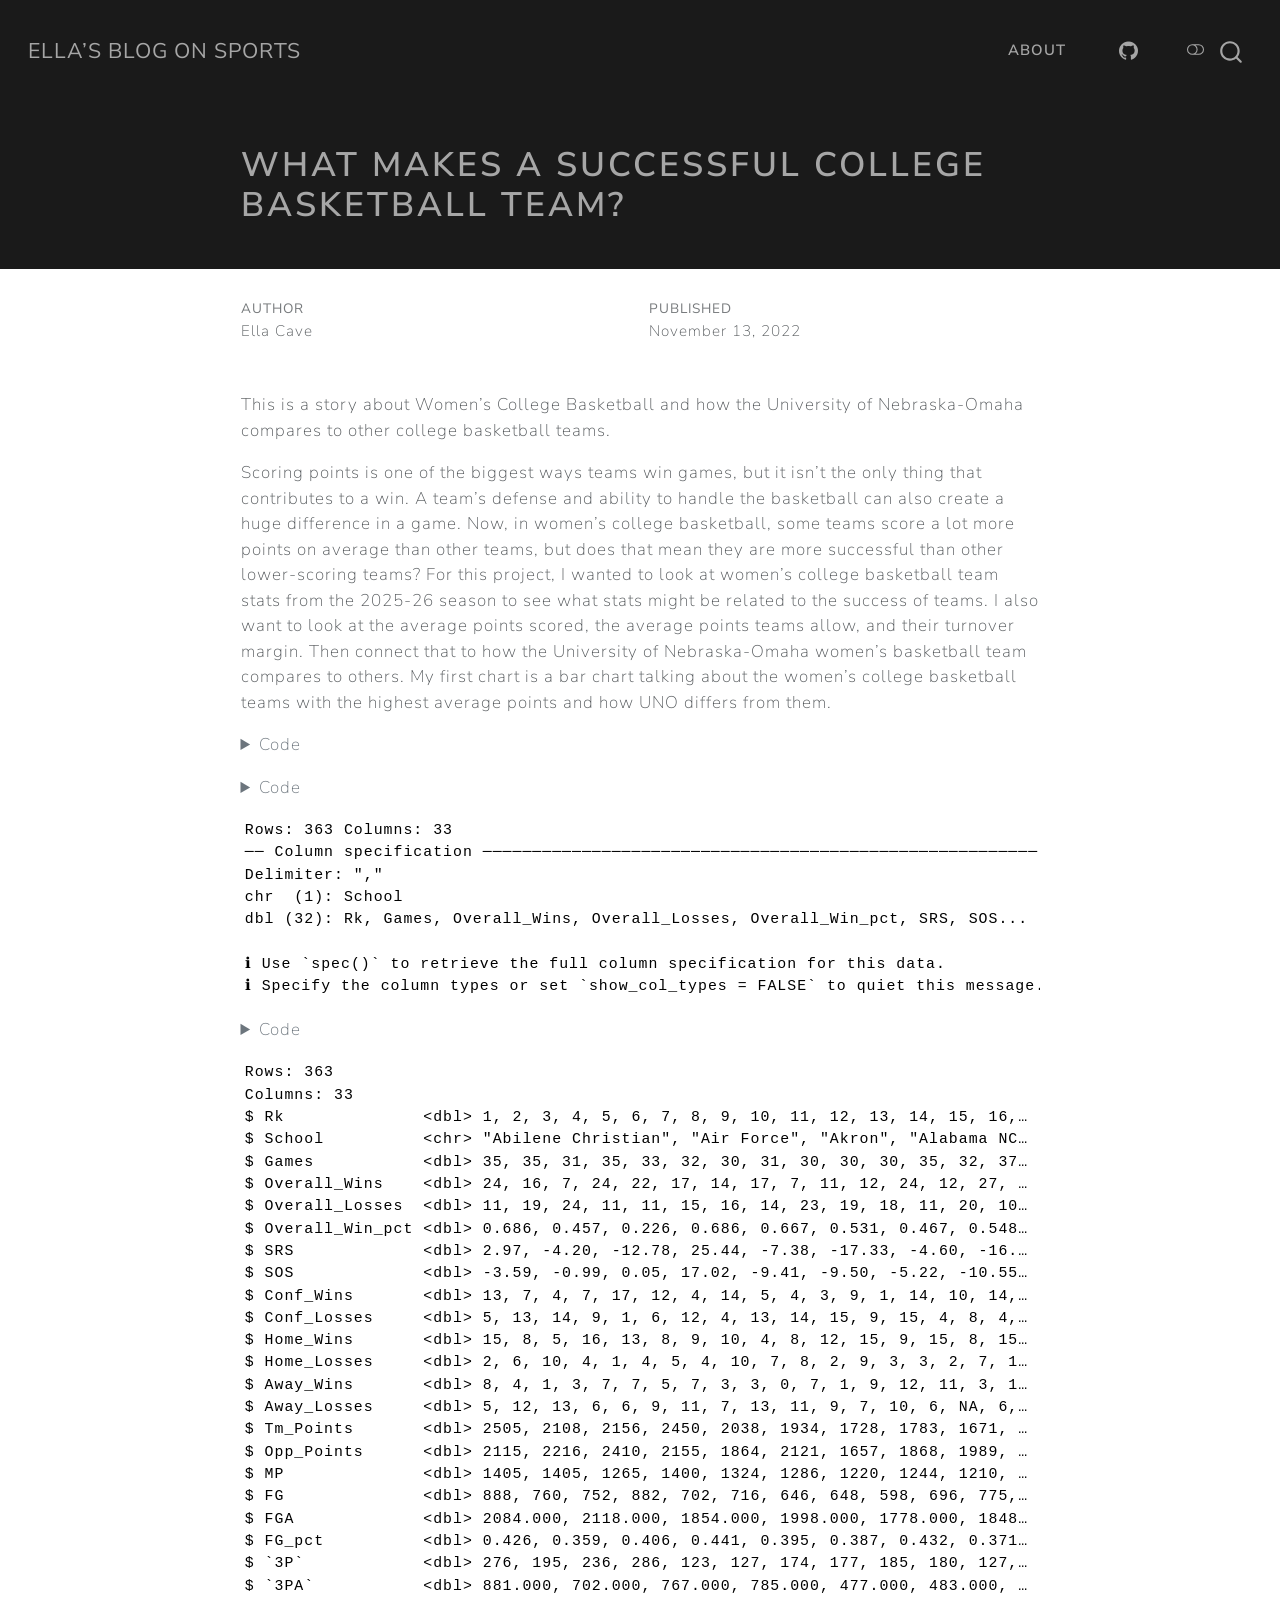
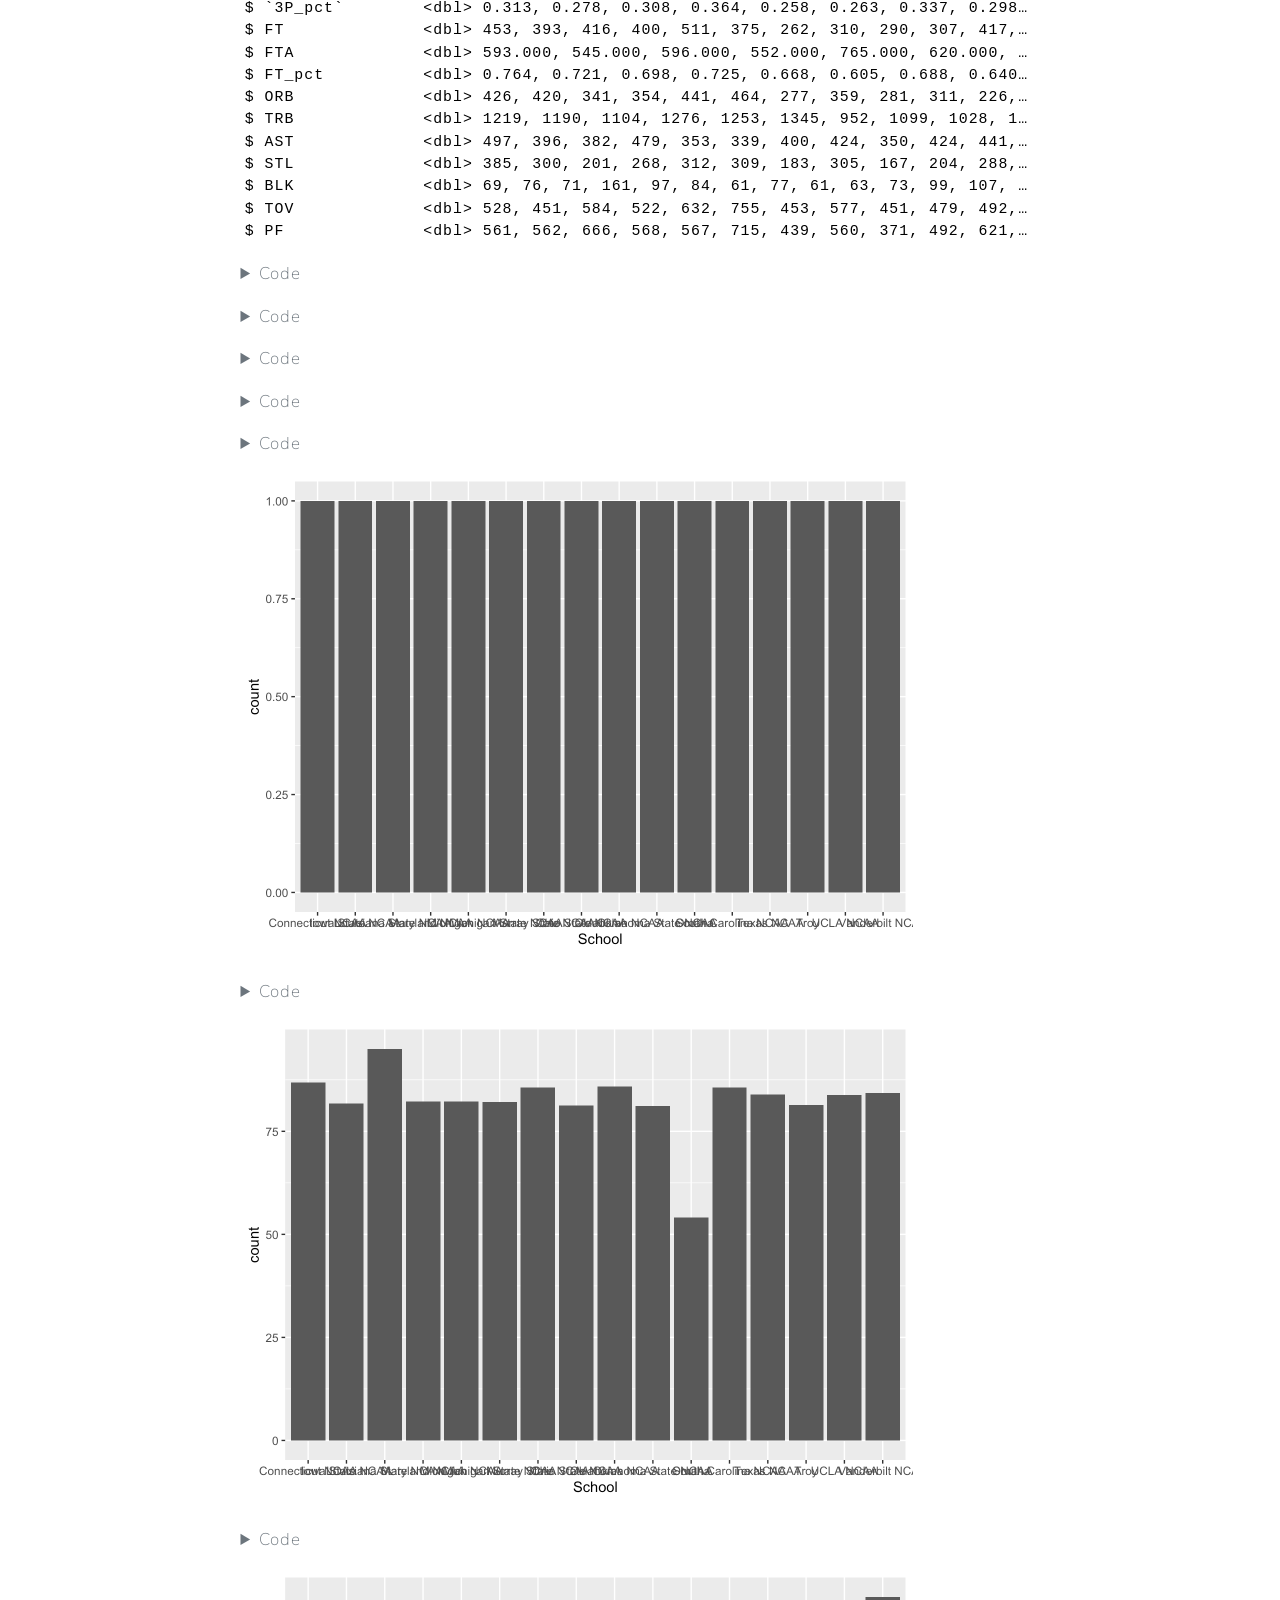
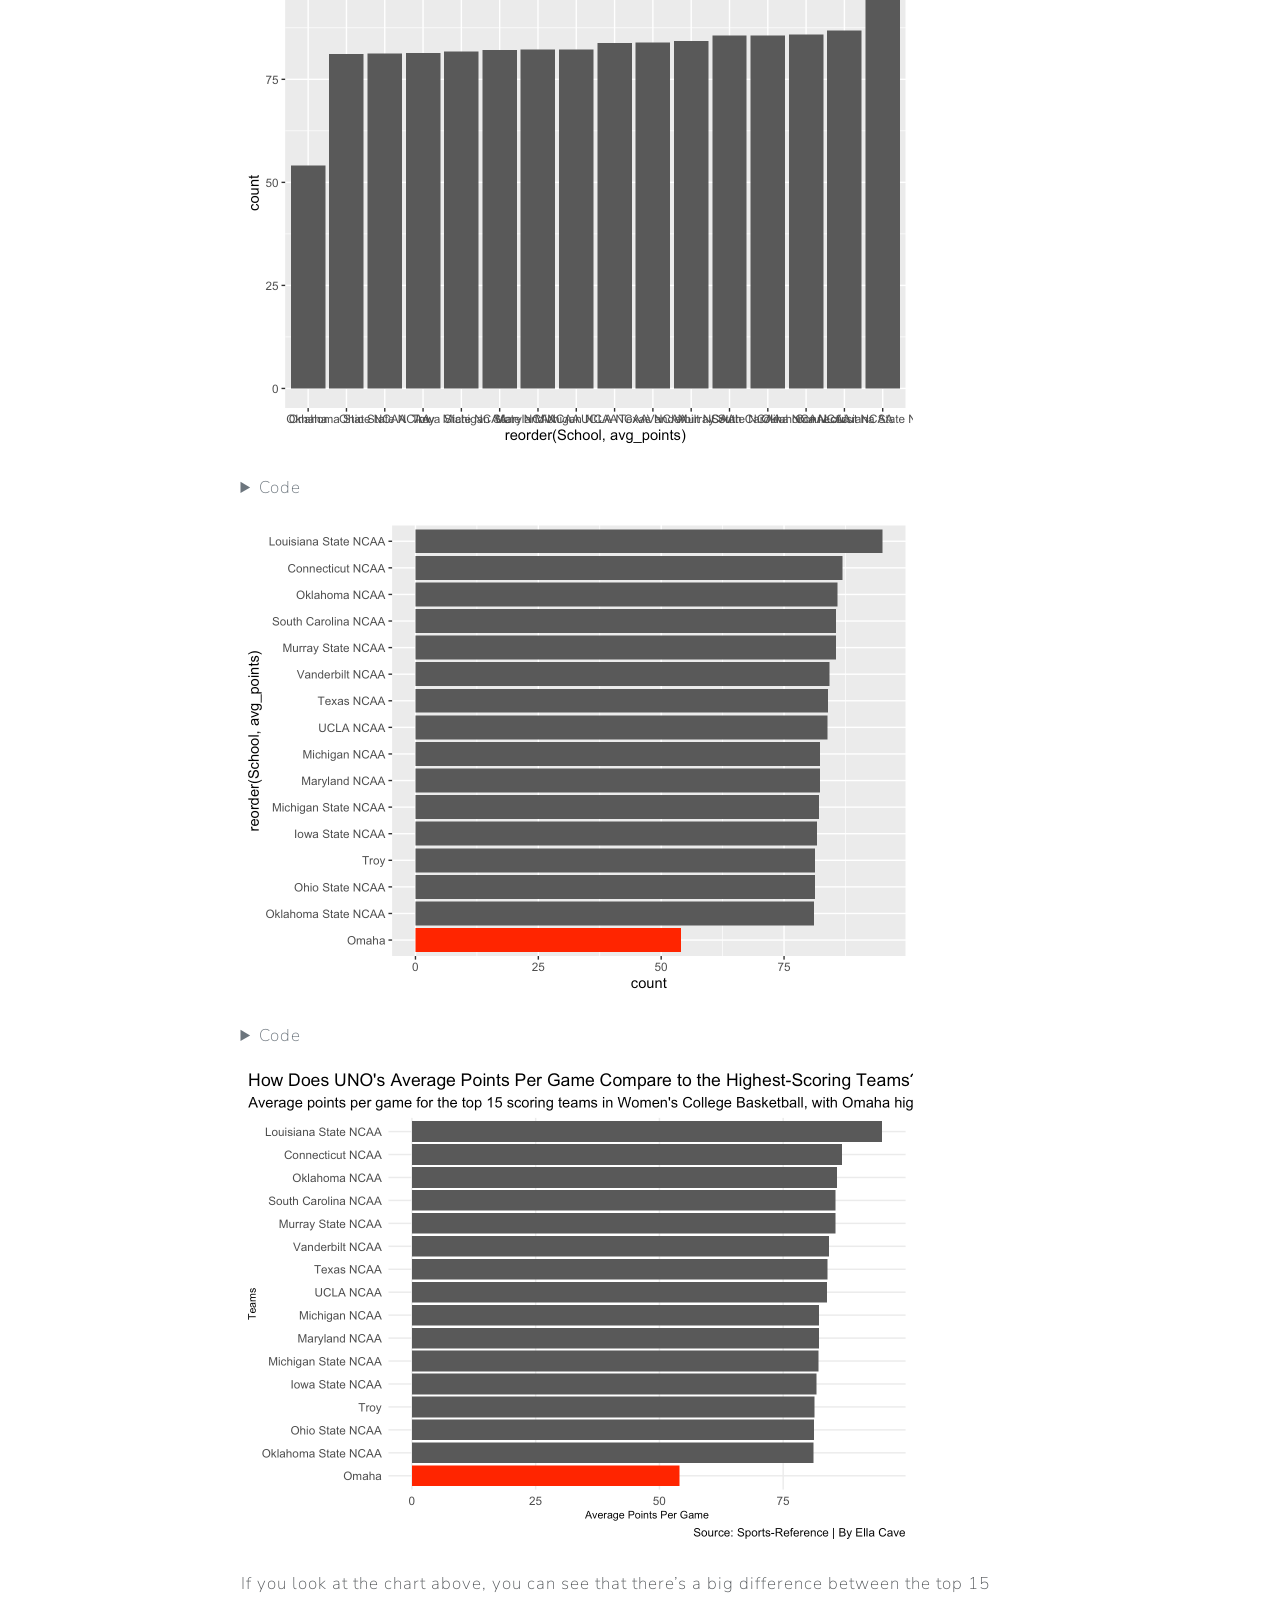
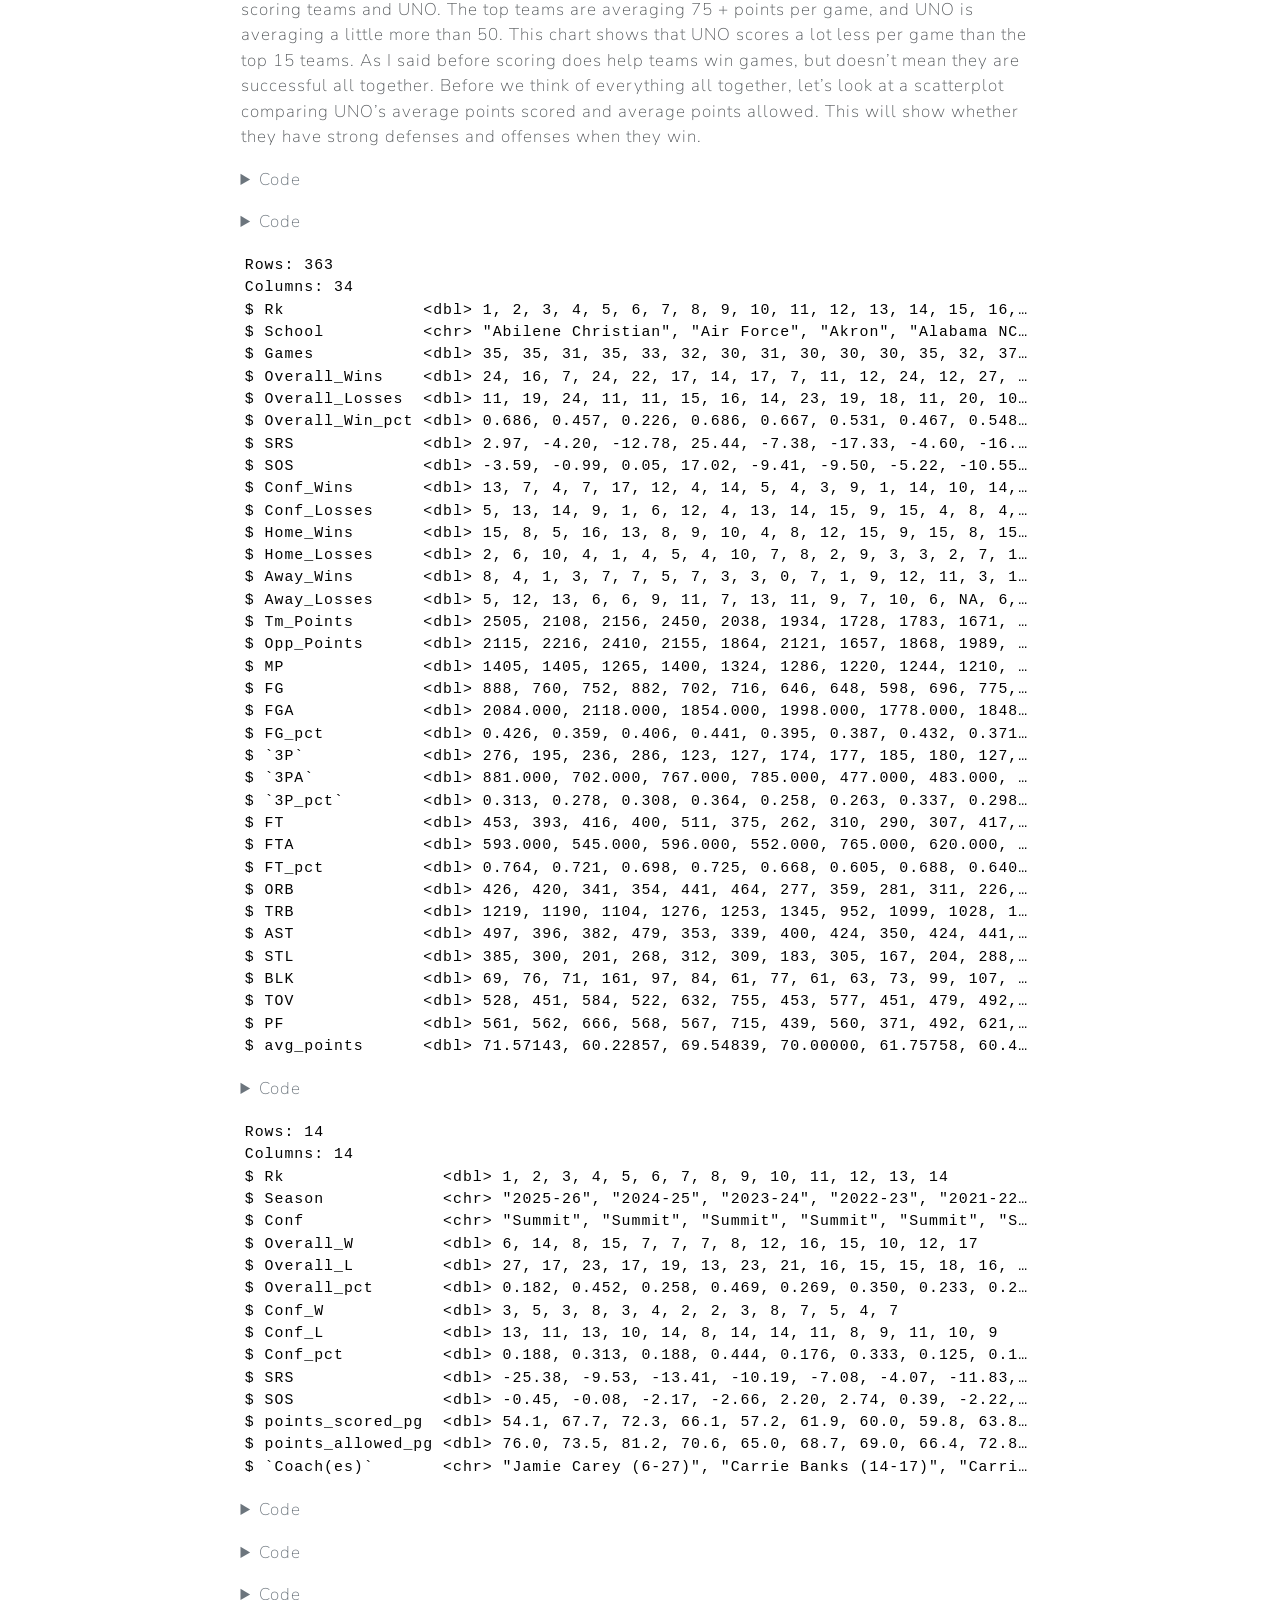
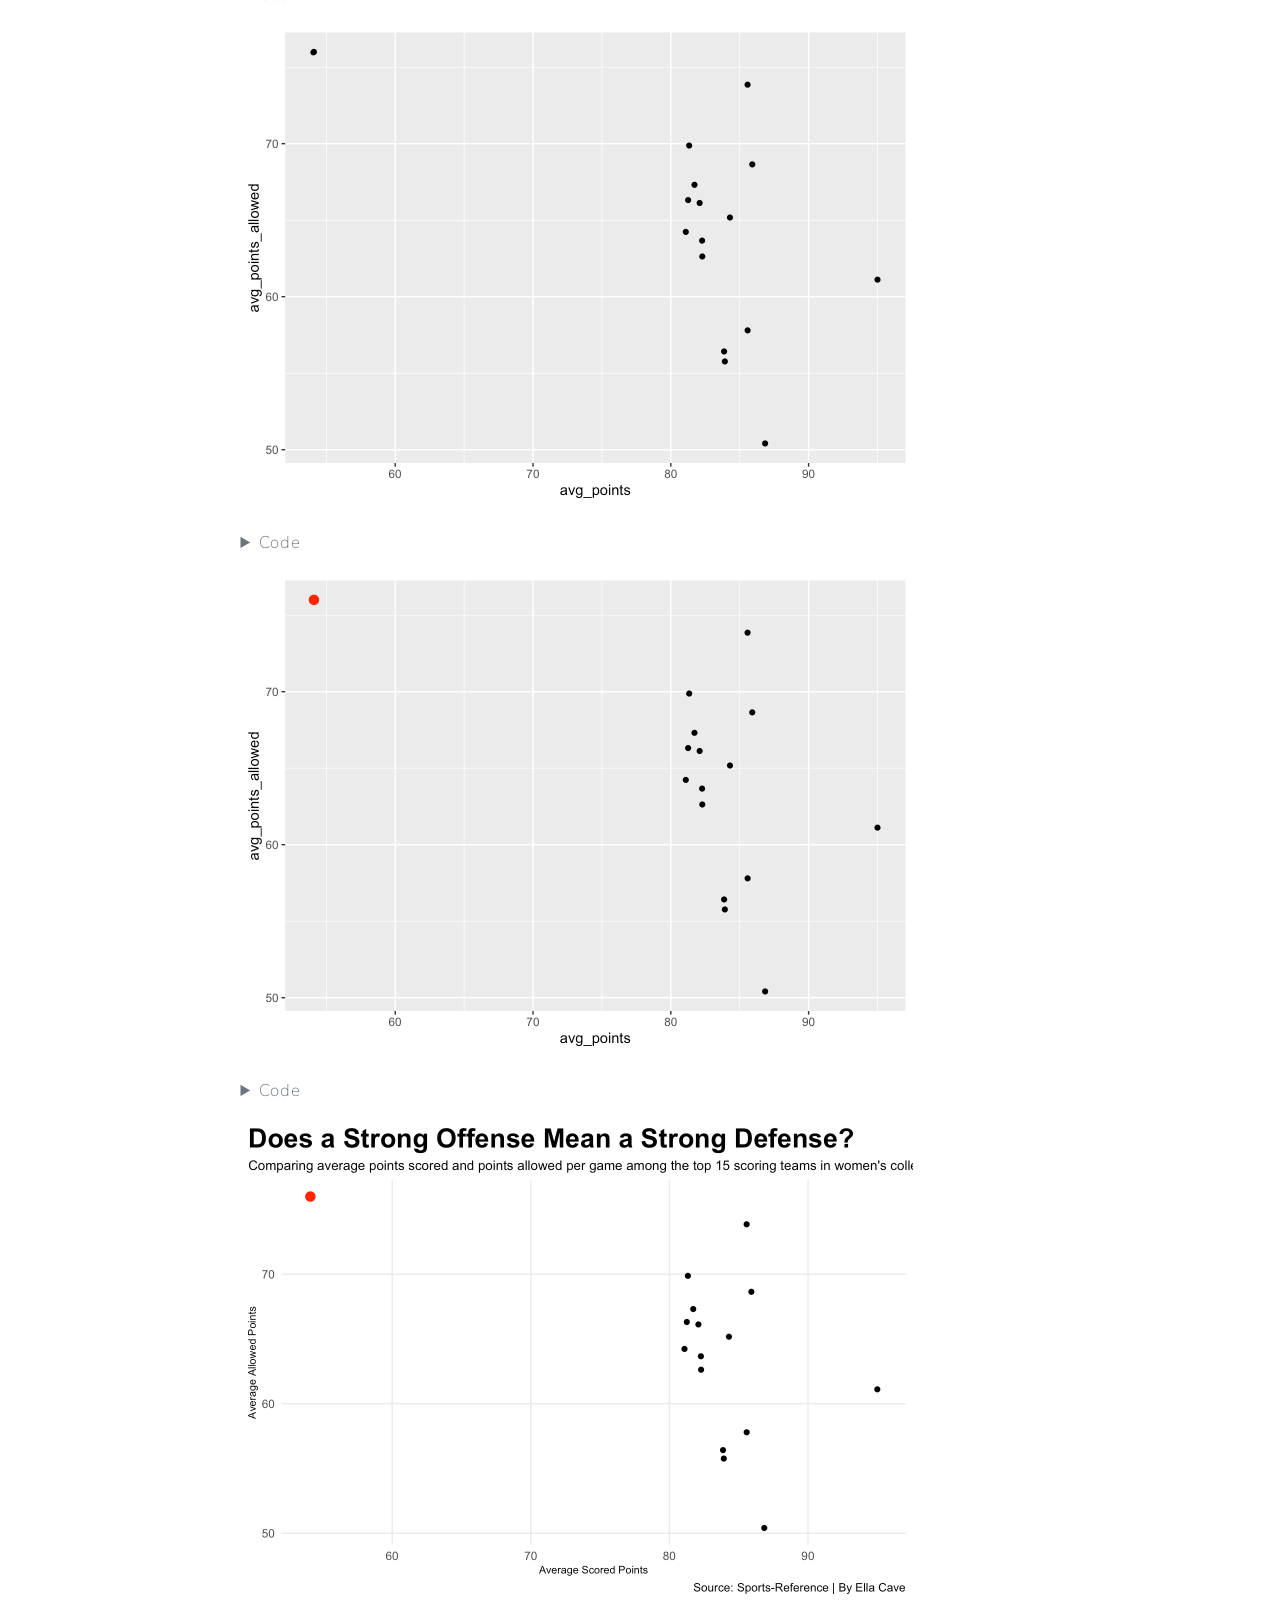
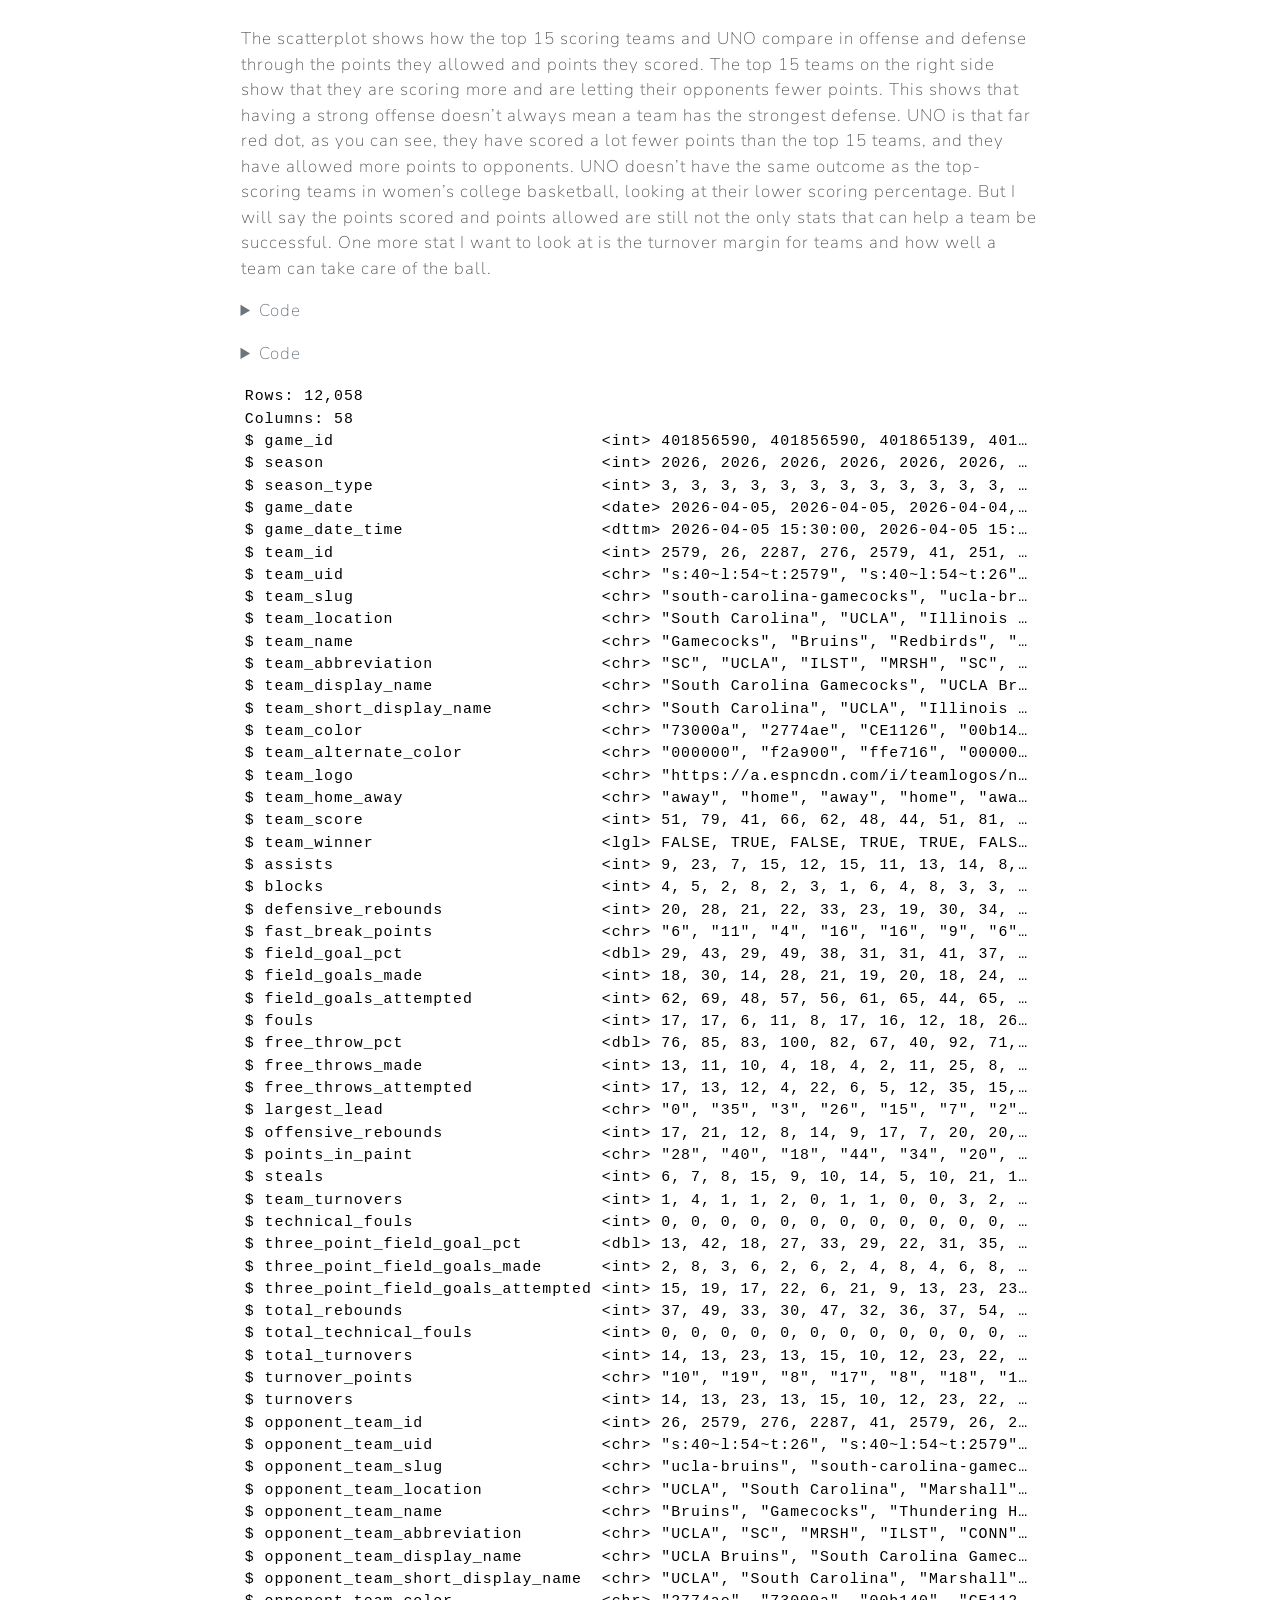
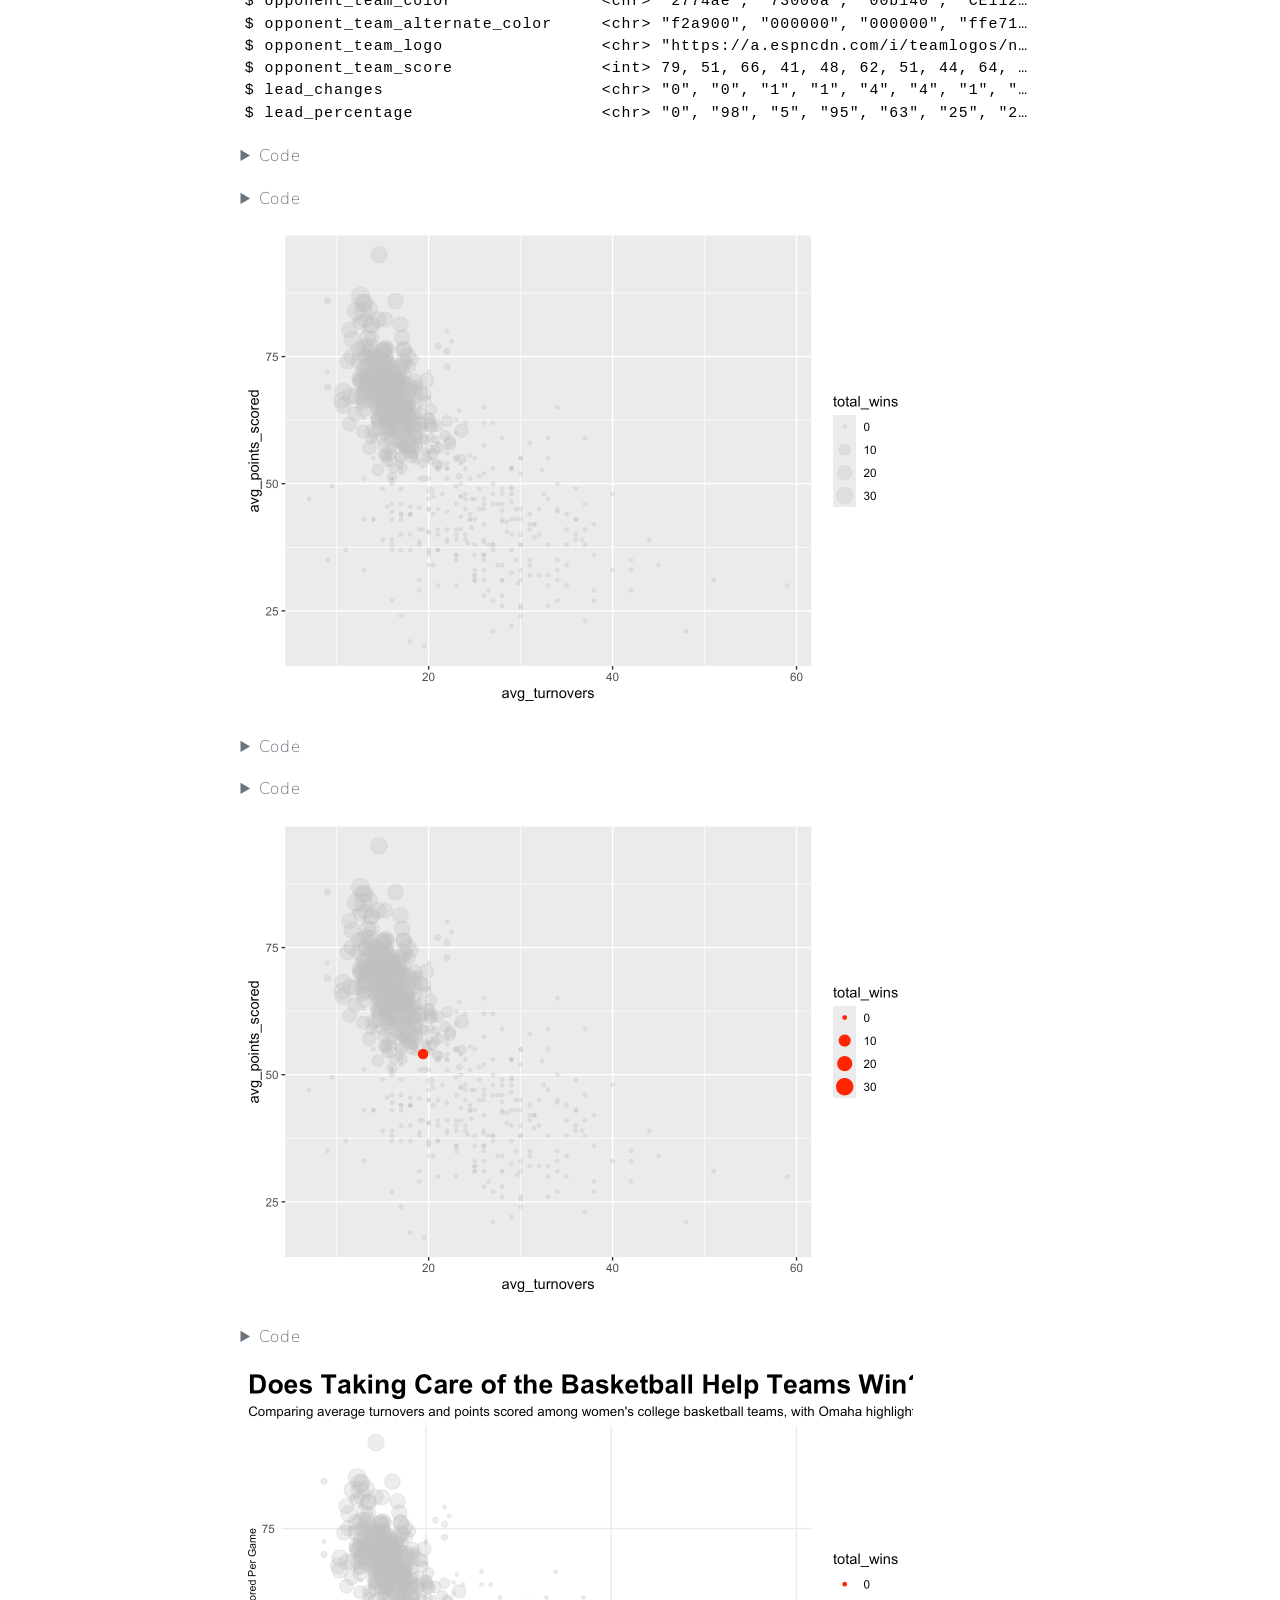
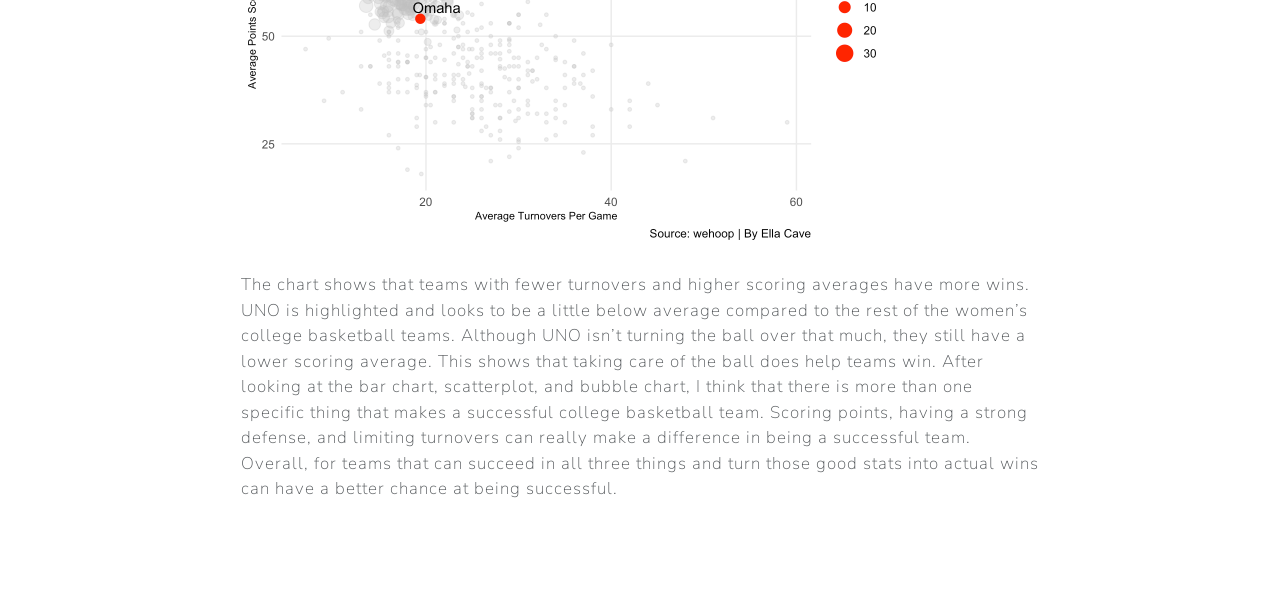
==== commit 59eccc0b: "change false" ====
--- a/posts/omaha-womens-basketball/index.html
+++ b/posts/omaha-womens-basketball/index.html
@@ -367,9 +367,7 @@
 
 
 <p>This is a story about Women’s College Basketball and how the University of Nebraska-Omaha compares to other college basketball teams.</p>
-<p>Scoring points is one of the biggest ways teams win games, but it isn’t the only thing that contributes to a win. A team’s defense and ability to handle the basketball can also create a huge difference in a game. Now, in women’s college basketball, some teams score a lot more points on average than other teams, but does that mean they are more successful than other lower-scoring teams?</p>
-<p>For this project, I wanted to look at women’s college basketball team stats from the 2025-26 season to see what stats might be related to the success of teams. I also want to look at the average points scored, the average points teams allow, and their turnover margin. Then connect that to how the University of Nebraska-Omaha women’s basketball team compares to others.</p>
-<p>My first chart is a bar chart talking about the women’s college basketball teams with the highest average points and how UNO differs from them.</p>
+<p>Scoring points is one of the biggest ways teams win games, but it isn’t the only thing that contributes to a win. A team’s defense and ability to handle the basketball can also create a huge difference in a game. Now, in women’s college basketball, some teams score a lot more points on average than other teams, but does that mean they are more successful than other lower-scoring teams? For this project, I wanted to look at women’s college basketball team stats from the 2025-26 season to see what stats might be related to the success of teams. I also want to look at the average points scored, the average points teams allow, and their turnover margin. Then connect that to how the University of Nebraska-Omaha women’s basketball team compares to others. My first chart is a bar chart talking about the women’s college basketball teams with the highest average points and how UNO differs from them.</p>
 <div class="cell">
 <details class="code-fold">
 <summary>Code</summary>
@@ -555,7 +553,7 @@
 </div>
 </div>
 </div>
-<p>If you look at the chart above, you can see that there’s a big difference between the top 15 scoring teams and UNO. The top teams are averaging 75 + points per game, and UNO is averaging a little more than 50. This chart shows that UNO scores a lot less per game than the top 15 teams. As I said before scoring does help team win games, but doesn’t mean they are successful all together. Before we think of everything all together, let’s look at a scatterplot comparing UNO’s average points scored and average points allowed. This will show whether they have strong defenses and offenses when they win.</p>
+<p>If you look at the chart above, you can see that there’s a big difference between the top 15 scoring teams and UNO. The top teams are averaging 75 + points per game, and UNO is averaging a little more than 50. This chart shows that UNO scores a lot less per game than the top 15 teams. As I said before scoring does help teams win games, but doesn’t mean they are successful all together. Before we think of everything all together, let’s look at a scatterplot comparing UNO’s average points scored and average points allowed. This will show whether they have strong defenses and offenses when they win.</p>
 <div class="cell">
 <details class="code-fold">
 <summary>Code</summary>
@@ -706,8 +704,7 @@
 </div>
 </div>
 </div>
-<p>The scatterplot shows how the top 15 scoring teams and UNO compare in offense and defense through the points they allowed and points they scored. The top 15 teams on the right side show that they are scoring more and are letting their opponents fewer points. This shows that having a strong offense doesn’t always mean a team has the strongest defense.</p>
-<p>As you can see, the red dot is UNO. UNO has scored a lot fewer points than the top 15 teams, and they have allowed more points to opponents. UNO doesn’t have the same outcome as the top-scoring teams in women’s college basketball, as you can tell by their lower scoring percentage. But I will say the points scored and points allowed are still not the only stats that can help a team be successful. One more stat I want to look at is the turnover margin for teams and how well a team can take care of the ball.</p>
+<p>The scatterplot shows how the top 15 scoring teams and UNO compare in offense and defense through the points they allowed and points they scored. The top 15 teams on the right side show that they are scoring more and are letting their opponents fewer points. This shows that having a strong offense doesn’t always mean a team has the strongest defense. UNO is that far red dot, as you can see, they have scored a lot fewer points than the top 15 teams, and they have allowed more points to opponents. UNO doesn’t have the same outcome as the top-scoring teams in women’s college basketball, looking at their lower scoring percentage. But I will say the points scored and points allowed are still not the only stats that can help a team be successful. One more stat I want to look at is the turnover margin for teams and how well a team can take care of the ball.</p>
 <div class="cell">
 <details class="code-fold">
 <summary>Code</summary>
@@ -868,7 +865,14 @@
 <span id="cb32-19"><a href="#cb32-19" aria-hidden="true" tabindex="-1"></a>    <span class="at">subtitle=</span><span class="st">"Comparing average turnovers and points scored among women's college basketball teams, with Omaha highlighted in red."</span>,</span>
 <span id="cb32-20"><a href="#cb32-20" aria-hidden="true" tabindex="-1"></a>    <span class="at">caption=</span><span class="st">"Source: wehoop | By Ella Cave"</span></span>
 <span id="cb32-21"><a href="#cb32-21" aria-hidden="true" tabindex="-1"></a>  ) <span class="sc">+</span></span>
-<span id="cb32-22"><a href="#cb32-22" aria-hidden="true" tabindex="-1"></a>  <span class="fu">theme_minimal</span>()</span></code></pre></div><button title="Copy to Clipboard" class="code-copy-button"><i class="bi"></i></button></div>
+<span id="cb32-22"><a href="#cb32-22" aria-hidden="true" tabindex="-1"></a>  <span class="fu">theme_minimal</span>() <span class="sc">+</span></span>
+<span id="cb32-23"><a href="#cb32-23" aria-hidden="true" tabindex="-1"></a> <span class="fu">theme</span>(</span>
+<span id="cb32-24"><a href="#cb32-24" aria-hidden="true" tabindex="-1"></a>     <span class="at">plot.title =</span> <span class="fu">element_text</span>(<span class="at">size =</span> <span class="dv">20</span>, <span class="at">face =</span> <span class="st">"bold"</span>), </span>
+<span id="cb32-25"><a href="#cb32-25" aria-hidden="true" tabindex="-1"></a>     <span class="at">axis.title =</span> <span class="fu">element_text</span>(<span class="at">size =</span> <span class="dv">8</span>),</span>
+<span id="cb32-26"><a href="#cb32-26" aria-hidden="true" tabindex="-1"></a>     <span class="at">plot.subtitle =</span> <span class="fu">element_text</span>(<span class="at">size =</span> <span class="dv">10</span>),</span>
+<span id="cb32-27"><a href="#cb32-27" aria-hidden="true" tabindex="-1"></a>     <span class="at">panel.grid.minor =</span> <span class="fu">element_blank</span>(), </span>
+<span id="cb32-28"><a href="#cb32-28" aria-hidden="true" tabindex="-1"></a>     <span class="at">plot.title.position =</span> <span class="st">"plot"</span></span>
+<span id="cb32-29"><a href="#cb32-29" aria-hidden="true" tabindex="-1"></a> )</span></code></pre></div><button title="Copy to Clipboard" class="code-copy-button"><i class="bi"></i></button></div>
 </details>
 <div class="cell-output-display">
 <div>
@@ -878,8 +882,7 @@
 </div>
 </div>
 </div>
-<p>The chart shows that teams with fewer turnovers and higher scoring averages have more wins. UNO is highlighted and looks to be a little below average compared to the rest of the teams. Although UNO isn’t turning the ball over that much, they still have a lower scoring average. This shows that taking care of the ball does help teams win.</p>
-<p>After looking at the bar chart, scatterplot, and bubble chart, I think that there is more than one specific thing that makes a successful college basketball team. Now, scoring points, having a strong defense, and limiting turnovers can really make a difference in being a successful team. Overall, for teams that can succeed in all three things and turn those good stats into actual wins can have a better chance at being successful.</p>
+<p>The chart shows that teams with fewer turnovers and higher scoring averages have more wins. UNO is highlighted and looks to be a little below average compared to the rest of the women’s college basketball teams. Although UNO isn’t turning the ball over that much, they still have a lower scoring average. This shows that taking care of the ball does help teams win. After looking at the bar chart, scatterplot, and bubble chart, I think that there is more than one specific thing that makes a successful college basketball team. Scoring points, having a strong defense, and limiting turnovers can really make a difference in being a successful team. Overall, for teams that can succeed in all three things and turn those good stats into actual wins can have a better chance at being successful.</p>
 
 
 
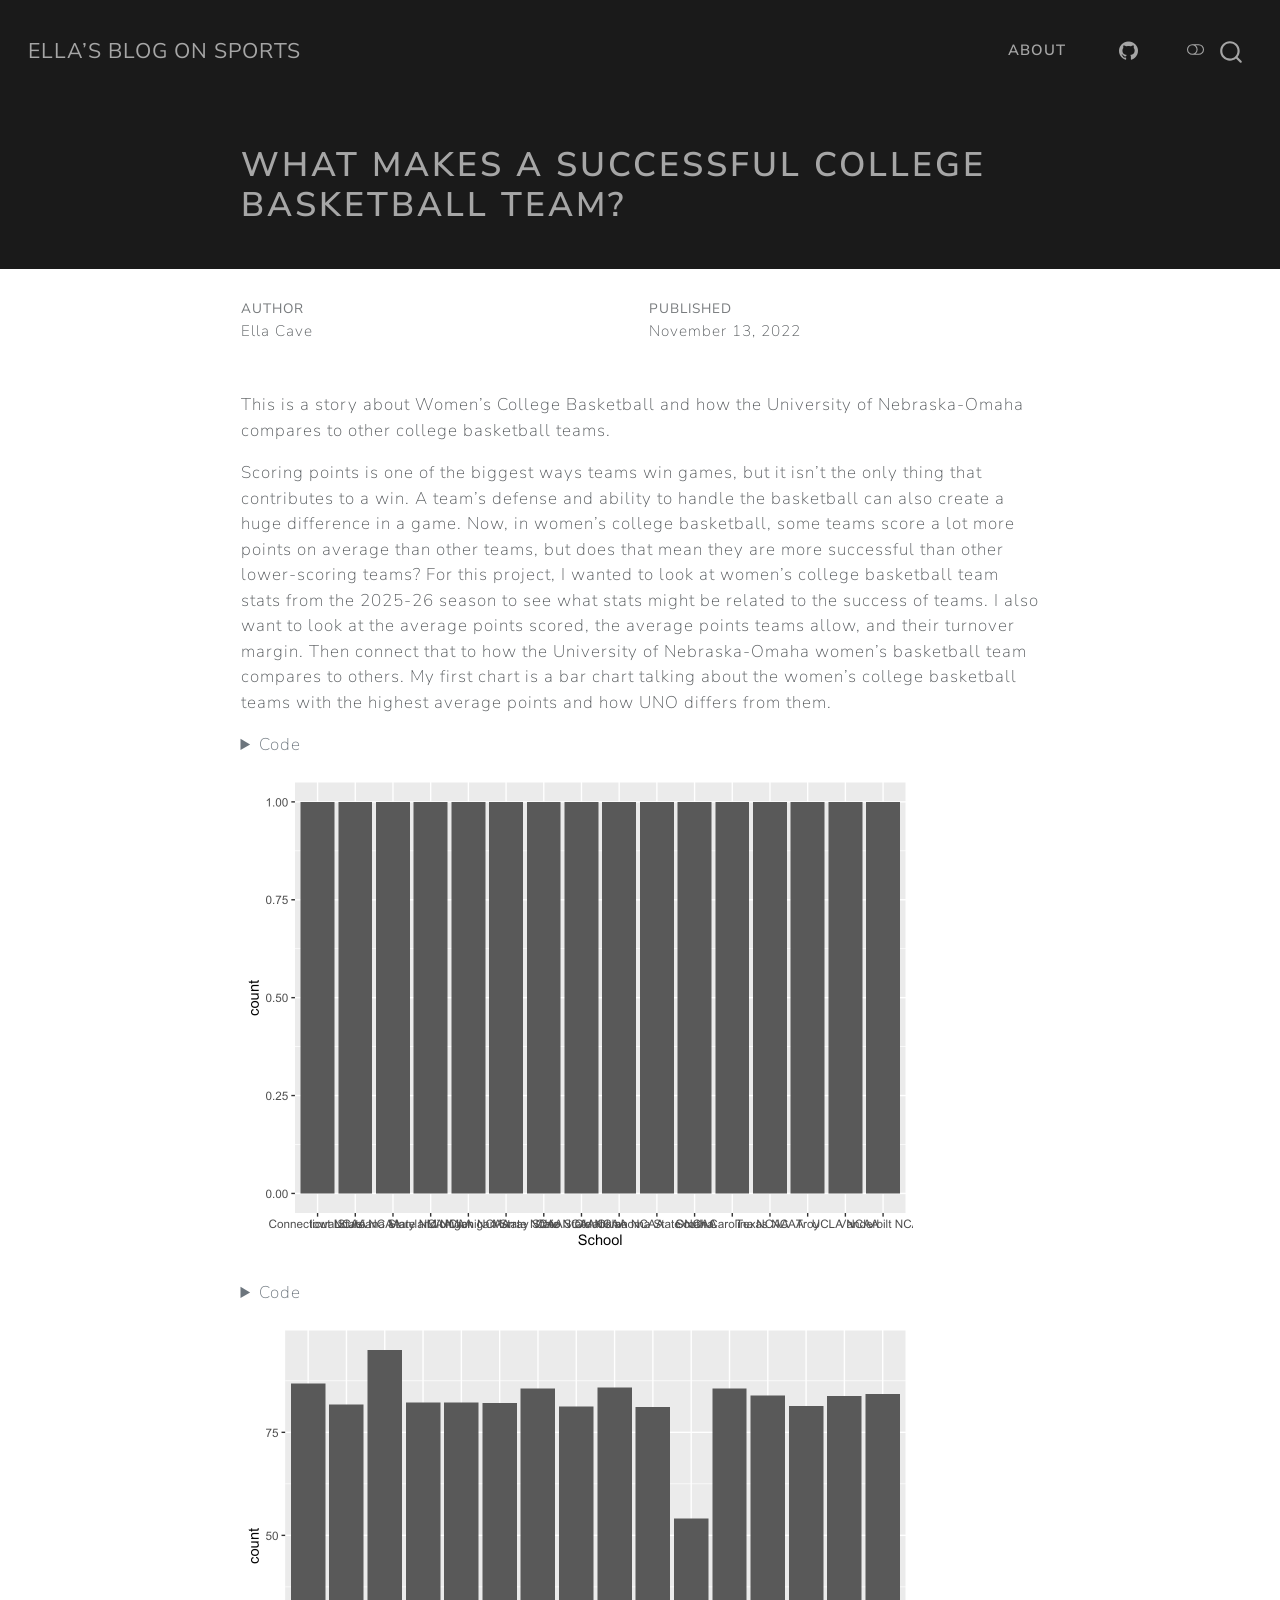
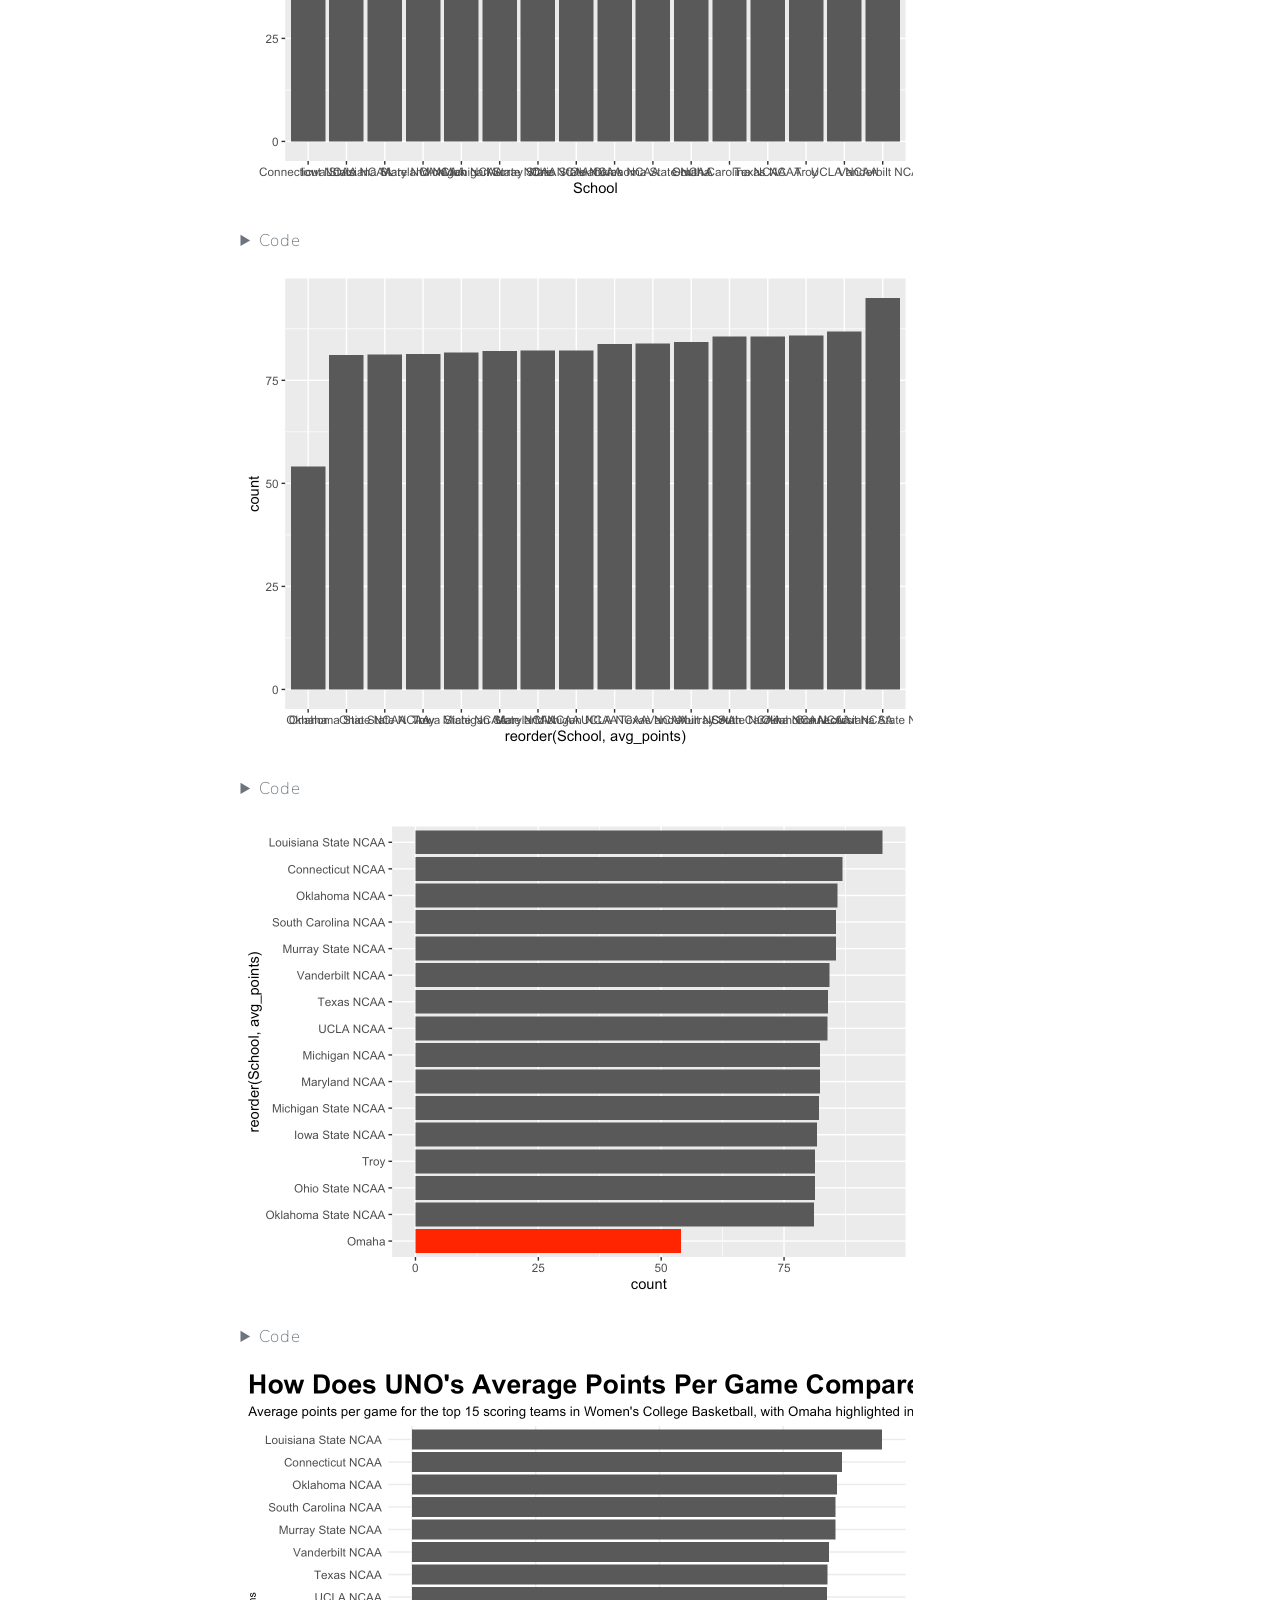
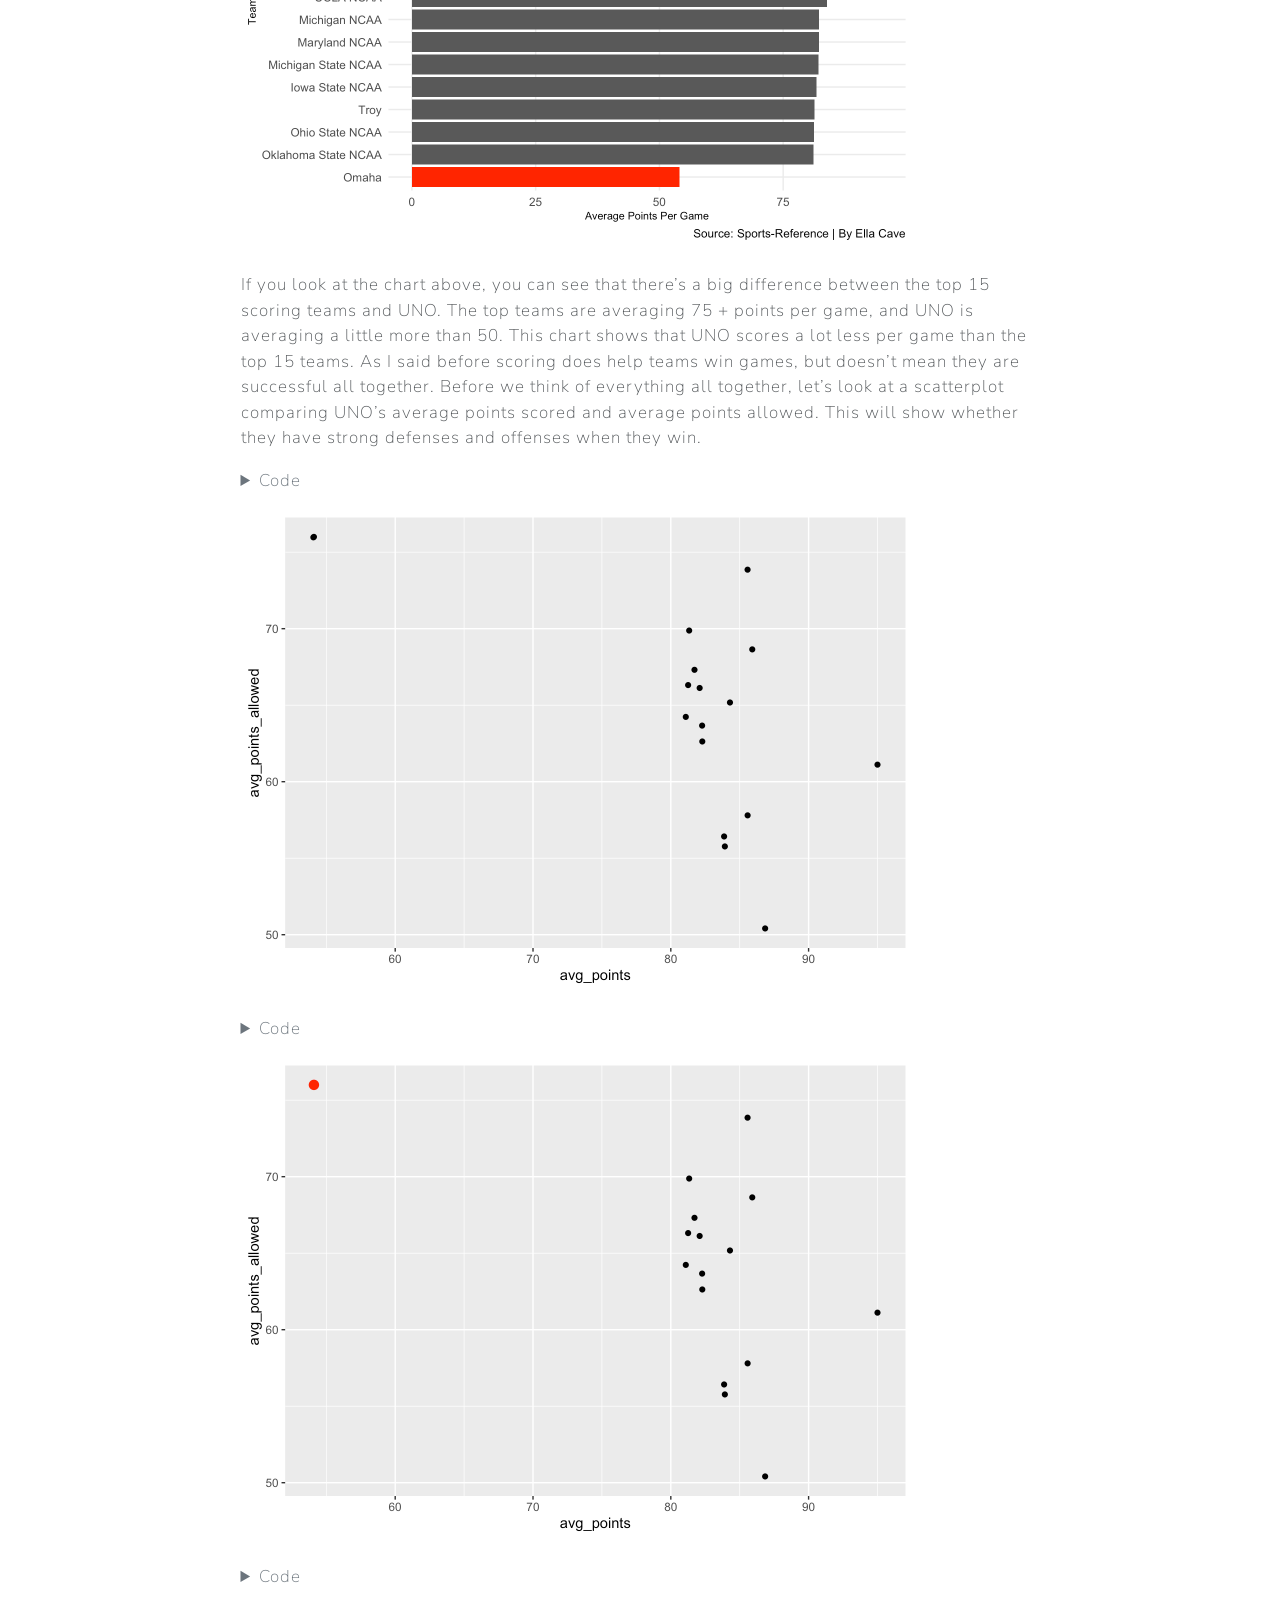
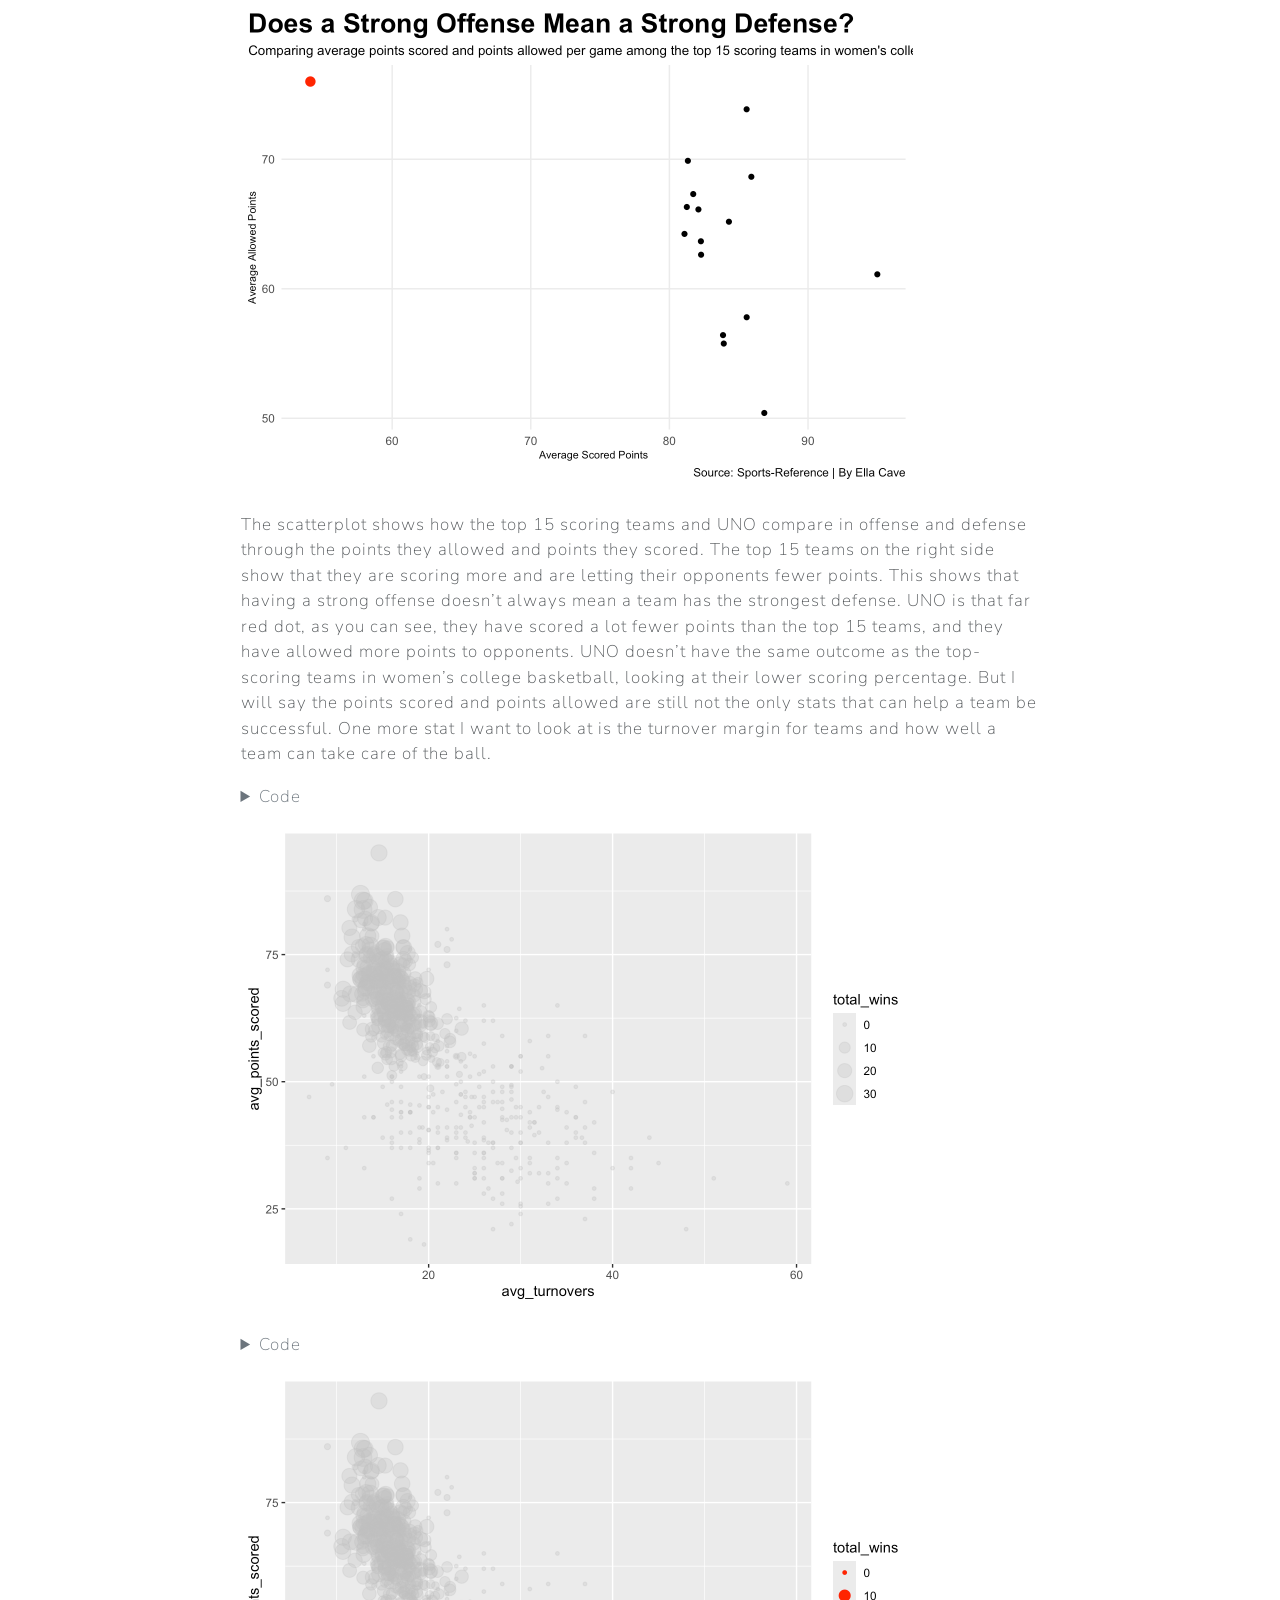
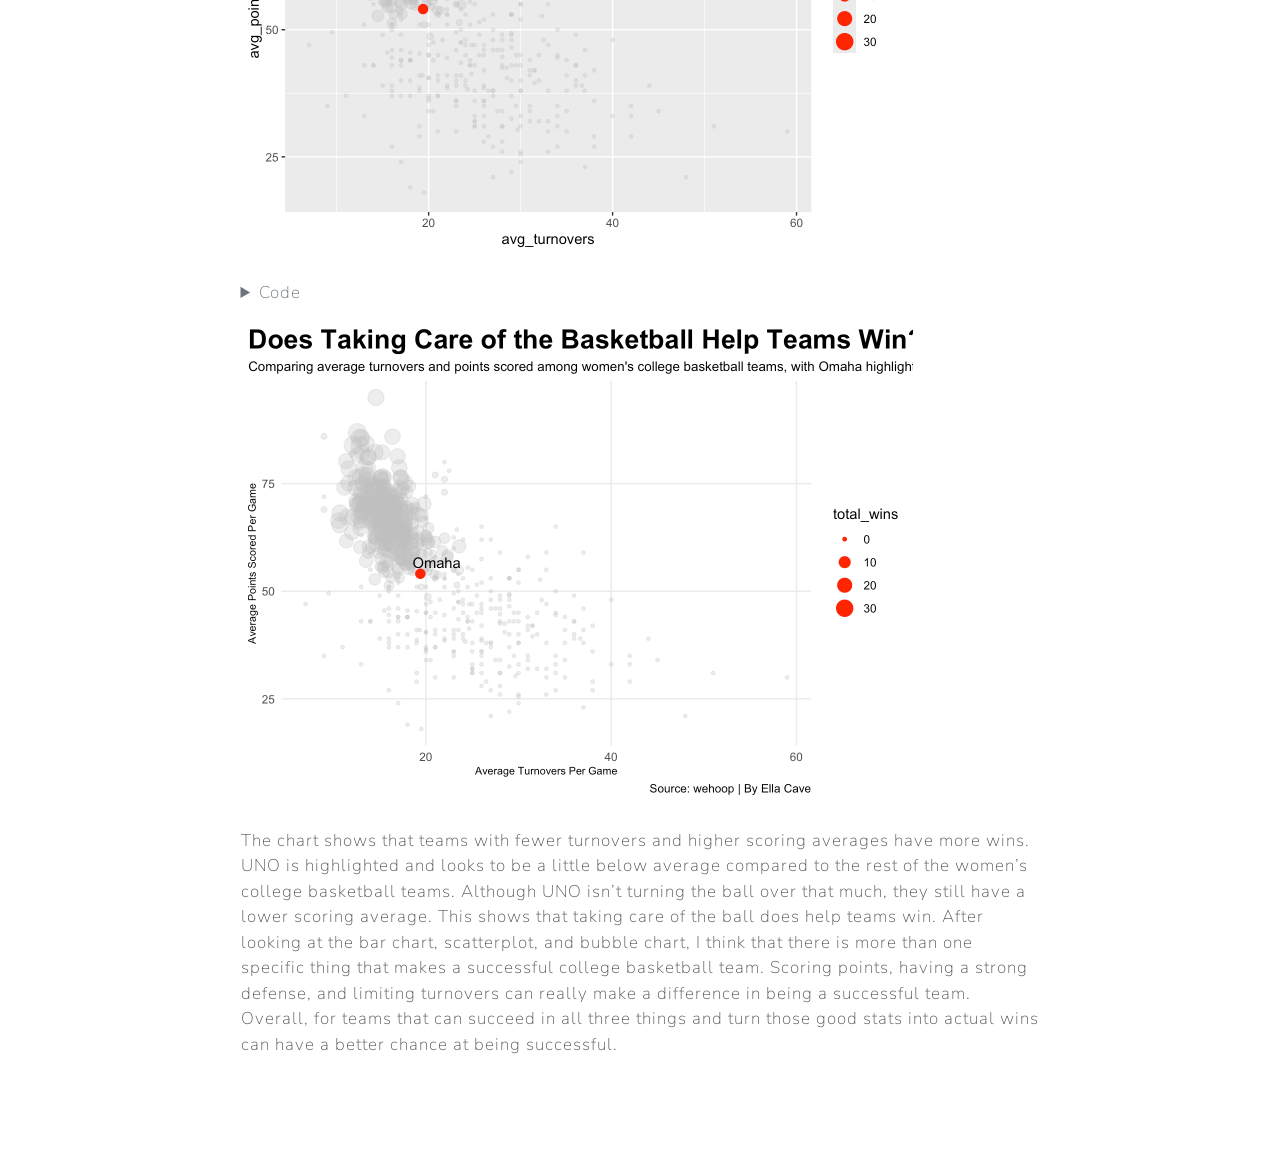
==== commit 34b02f32: "final changes" ====
--- a/posts/omaha-womens-basketball/index.html
+++ b/posts/omaha-womens-basketball/index.html
@@ -372,183 +372,100 @@
 <details class="code-fold">
 <summary>Code</summary>
 <div class="code-copy-outer-scaffold"><div class="sourceCode cell-code" id="cb1"><pre class="sourceCode r code-with-copy"><code class="sourceCode r"><span id="cb1-1"><a href="#cb1-1" aria-hidden="true" tabindex="-1"></a><span class="fu">library</span>(tidyverse)</span>
-<span id="cb1-2"><a href="#cb1-2" aria-hidden="true" tabindex="-1"></a><span class="fu">library</span>(ggalt)</span></code></pre></div><button title="Copy to Clipboard" class="code-copy-button"><i class="bi"></i></button></div>
-</details>
-</div>
-<div class="cell">
-<details class="code-fold">
-<summary>Code</summary>
-<div class="code-copy-outer-scaffold"><div class="sourceCode cell-code" id="cb2"><pre class="sourceCode r code-with-copy"><code class="sourceCode r"><span id="cb2-1"><a href="#cb2-1" aria-hidden="true" tabindex="-1"></a>wcbb_25_26 <span class="ot">&lt;-</span> <span class="fu">read_csv</span>(<span class="st">"data/wcbb_stats_25_26.csv"</span>)</span></code></pre></div><button title="Copy to Clipboard" class="code-copy-button"><i class="bi"></i></button></div>
-</details>
-<div class="cell-output cell-output-stderr">
-<pre><code>Rows: 363 Columns: 33
-── Column specification ────────────────────────────────────────────────────────
-Delimiter: ","
-chr  (1): School
-dbl (32): Rk, Games, Overall_Wins, Overall_Losses, Overall_Win_pct, SRS, SOS...
-
-ℹ Use `spec()` to retrieve the full column specification for this data.
-ℹ Specify the column types or set `show_col_types = FALSE` to quiet this message.</code></pre>
-</div>
-</div>
-<div class="cell">
-<details class="code-fold">
-<summary>Code</summary>
-<div class="code-copy-outer-scaffold"><div class="sourceCode cell-code" id="cb4"><pre class="sourceCode r code-with-copy"><code class="sourceCode r"><span id="cb4-1"><a href="#cb4-1" aria-hidden="true" tabindex="-1"></a><span class="fu">glimpse</span>(wcbb_25_26)</span></code></pre></div><button title="Copy to Clipboard" class="code-copy-button"><i class="bi"></i></button></div>
-</details>
-<div class="cell-output cell-output-stdout">
-<pre><code>Rows: 363
-Columns: 33
-$ Rk              &lt;dbl&gt; 1, 2, 3, 4, 5, 6, 7, 8, 9, 10, 11, 12, 13, 14, 15, 16,…
-$ School          &lt;chr&gt; "Abilene Christian", "Air Force", "Akron", "Alabama NC…
-$ Games           &lt;dbl&gt; 35, 35, 31, 35, 33, 32, 30, 31, 30, 30, 30, 35, 32, 37…
-$ Overall_Wins    &lt;dbl&gt; 24, 16, 7, 24, 22, 17, 14, 17, 7, 11, 12, 24, 12, 27, …
-$ Overall_Losses  &lt;dbl&gt; 11, 19, 24, 11, 11, 15, 16, 14, 23, 19, 18, 11, 20, 10…
-$ Overall_Win_pct &lt;dbl&gt; 0.686, 0.457, 0.226, 0.686, 0.667, 0.531, 0.467, 0.548…
-$ SRS             &lt;dbl&gt; 2.97, -4.20, -12.78, 25.44, -7.38, -17.33, -4.60, -16.…
-$ SOS             &lt;dbl&gt; -3.59, -0.99, 0.05, 17.02, -9.41, -9.50, -5.22, -10.55…
-$ Conf_Wins       &lt;dbl&gt; 13, 7, 4, 7, 17, 12, 4, 14, 5, 4, 3, 9, 1, 14, 10, 14,…
-$ Conf_Losses     &lt;dbl&gt; 5, 13, 14, 9, 1, 6, 12, 4, 13, 14, 15, 9, 15, 4, 8, 4,…
-$ Home_Wins       &lt;dbl&gt; 15, 8, 5, 16, 13, 8, 9, 10, 4, 8, 12, 15, 9, 15, 8, 15…
-$ Home_Losses     &lt;dbl&gt; 2, 6, 10, 4, 1, 4, 5, 4, 10, 7, 8, 2, 9, 3, 3, 2, 7, 1…
-$ Away_Wins       &lt;dbl&gt; 8, 4, 1, 3, 7, 7, 5, 7, 3, 3, 0, 7, 1, 9, 12, 11, 3, 1…
-$ Away_Losses     &lt;dbl&gt; 5, 12, 13, 6, 6, 9, 11, 7, 13, 11, 9, 7, 10, 6, NA, 6,…
-$ Tm_Points       &lt;dbl&gt; 2505, 2108, 2156, 2450, 2038, 1934, 1728, 1783, 1671, …
-$ Opp_Points      &lt;dbl&gt; 2115, 2216, 2410, 2155, 1864, 2121, 1657, 1868, 1989, …
-$ MP              &lt;dbl&gt; 1405, 1405, 1265, 1400, 1324, 1286, 1220, 1244, 1210, …
-$ FG              &lt;dbl&gt; 888, 760, 752, 882, 702, 716, 646, 648, 598, 696, 775,…
-$ FGA             &lt;dbl&gt; 2084.000, 2118.000, 1854.000, 1998.000, 1778.000, 1848…
-$ FG_pct          &lt;dbl&gt; 0.426, 0.359, 0.406, 0.441, 0.395, 0.387, 0.432, 0.371…
-$ `3P`            &lt;dbl&gt; 276, 195, 236, 286, 123, 127, 174, 177, 185, 180, 127,…
-$ `3PA`           &lt;dbl&gt; 881.000, 702.000, 767.000, 785.000, 477.000, 483.000, …
-$ `3P_pct`        &lt;dbl&gt; 0.313, 0.278, 0.308, 0.364, 0.258, 0.263, 0.337, 0.298…
-$ FT              &lt;dbl&gt; 453, 393, 416, 400, 511, 375, 262, 310, 290, 307, 417,…
-$ FTA             &lt;dbl&gt; 593.000, 545.000, 596.000, 552.000, 765.000, 620.000, …
-$ FT_pct          &lt;dbl&gt; 0.764, 0.721, 0.698, 0.725, 0.668, 0.605, 0.688, 0.640…
-$ ORB             &lt;dbl&gt; 426, 420, 341, 354, 441, 464, 277, 359, 281, 311, 226,…
-$ TRB             &lt;dbl&gt; 1219, 1190, 1104, 1276, 1253, 1345, 952, 1099, 1028, 1…
-$ AST             &lt;dbl&gt; 497, 396, 382, 479, 353, 339, 400, 424, 350, 424, 441,…
-$ STL             &lt;dbl&gt; 385, 300, 201, 268, 312, 309, 183, 305, 167, 204, 288,…
-$ BLK             &lt;dbl&gt; 69, 76, 71, 161, 97, 84, 61, 77, 61, 63, 73, 99, 107, …
-$ TOV             &lt;dbl&gt; 528, 451, 584, 522, 632, 755, 453, 577, 451, 479, 492,…
-$ PF              &lt;dbl&gt; 561, 562, 666, 568, 567, 715, 439, 560, 371, 492, 621,…</code></pre>
-</div>
-</div>
-<div class="cell">
-<details class="code-fold">
-<summary>Code</summary>
-<div class="code-copy-outer-scaffold"><div class="sourceCode cell-code" id="cb6"><pre class="sourceCode r code-with-copy"><code class="sourceCode r"><span id="cb6-1"><a href="#cb6-1" aria-hidden="true" tabindex="-1"></a>wcbb_25_26 <span class="ot">&lt;-</span> wcbb_25_26 <span class="sc">|&gt;</span></span>
-<span id="cb6-2"><a href="#cb6-2" aria-hidden="true" tabindex="-1"></a>  <span class="fu">mutate</span>(</span>
-<span id="cb6-3"><a href="#cb6-3" aria-hidden="true" tabindex="-1"></a>    <span class="at">avg_points =</span> Tm_Points <span class="sc">/</span> Games</span>
-<span id="cb6-4"><a href="#cb6-4" aria-hidden="true" tabindex="-1"></a>  )</span></code></pre></div><button title="Copy to Clipboard" class="code-copy-button"><i class="bi"></i></button></div>
-</details>
-</div>
-<div class="cell">
-<details class="code-fold">
-<summary>Code</summary>
-<div class="code-copy-outer-scaffold"><div class="sourceCode cell-code" id="cb7"><pre class="sourceCode r code-with-copy"><code class="sourceCode r"><span id="cb7-1"><a href="#cb7-1" aria-hidden="true" tabindex="-1"></a>top_teams <span class="ot">&lt;-</span> wcbb_25_26 <span class="sc">|&gt;</span></span>
-<span id="cb7-2"><a href="#cb7-2" aria-hidden="true" tabindex="-1"></a>  <span class="fu">arrange</span>(<span class="fu">desc</span>(avg_points)) <span class="sc">|&gt;</span></span>
-<span id="cb7-3"><a href="#cb7-3" aria-hidden="true" tabindex="-1"></a>  <span class="fu">slice_head</span>(<span class="at">n=</span><span class="dv">15</span>)</span></code></pre></div><button title="Copy to Clipboard" class="code-copy-button"><i class="bi"></i></button></div>
-</details>
-</div>
-<div class="cell">
-<details class="code-fold">
-<summary>Code</summary>
-<div class="code-copy-outer-scaffold"><div class="sourceCode cell-code" id="cb8"><pre class="sourceCode r code-with-copy"><code class="sourceCode r"><span id="cb8-1"><a href="#cb8-1" aria-hidden="true" tabindex="-1"></a>uno <span class="ot">&lt;-</span> wcbb_25_26 <span class="sc">|&gt;</span> </span>
-<span id="cb8-2"><a href="#cb8-2" aria-hidden="true" tabindex="-1"></a>  <span class="fu">filter</span>(</span>
-<span id="cb8-3"><a href="#cb8-3" aria-hidden="true" tabindex="-1"></a>    School <span class="sc">==</span> <span class="st">"Omaha"</span></span>
-<span id="cb8-4"><a href="#cb8-4" aria-hidden="true" tabindex="-1"></a>  )</span></code></pre></div><button title="Copy to Clipboard" class="code-copy-button"><i class="bi"></i></button></div>
-</details>
-</div>
-<div class="cell">
-<details class="code-fold">
-<summary>Code</summary>
-<div class="code-copy-outer-scaffold"><div class="sourceCode cell-code" id="cb9"><pre class="sourceCode r code-with-copy"><code class="sourceCode r"><span id="cb9-1"><a href="#cb9-1" aria-hidden="true" tabindex="-1"></a>top_teams <span class="ot">&lt;-</span> <span class="fu">bind_rows</span>(top_teams, uno)</span></code></pre></div><button title="Copy to Clipboard" class="code-copy-button"><i class="bi"></i></button></div>
-</details>
-</div>
-<div class="cell">
-<details class="code-fold">
-<summary>Code</summary>
-<div class="code-copy-outer-scaffold"><div class="sourceCode cell-code" id="cb10"><pre class="sourceCode r code-with-copy"><code class="sourceCode r"><span id="cb10-1"><a href="#cb10-1" aria-hidden="true" tabindex="-1"></a><span class="fu">ggplot</span>() <span class="sc">+</span> </span>
-<span id="cb10-2"><a href="#cb10-2" aria-hidden="true" tabindex="-1"></a>  <span class="fu">geom_bar</span>(<span class="at">data=</span>top_teams, <span class="fu">aes</span>(<span class="at">x=</span>School))</span></code></pre></div><button title="Copy to Clipboard" class="code-copy-button"><i class="bi"></i></button></div>
+<span id="cb1-2"><a href="#cb1-2" aria-hidden="true" tabindex="-1"></a><span class="fu">library</span>(ggalt)</span>
+<span id="cb1-3"><a href="#cb1-3" aria-hidden="true" tabindex="-1"></a></span>
+<span id="cb1-4"><a href="#cb1-4" aria-hidden="true" tabindex="-1"></a>wcbb_25_26 <span class="ot">&lt;-</span> <span class="fu">read_csv</span>(<span class="st">"data/wcbb_stats_25_26.csv"</span>)</span>
+<span id="cb1-5"><a href="#cb1-5" aria-hidden="true" tabindex="-1"></a></span>
+<span id="cb1-6"><a href="#cb1-6" aria-hidden="true" tabindex="-1"></a>wcbb_25_26 <span class="ot">&lt;-</span> wcbb_25_26 <span class="sc">|&gt;</span></span>
+<span id="cb1-7"><a href="#cb1-7" aria-hidden="true" tabindex="-1"></a>  <span class="fu">mutate</span>(</span>
+<span id="cb1-8"><a href="#cb1-8" aria-hidden="true" tabindex="-1"></a>    <span class="at">avg_points =</span> Tm_Points <span class="sc">/</span> Games</span>
+<span id="cb1-9"><a href="#cb1-9" aria-hidden="true" tabindex="-1"></a>  )</span>
+<span id="cb1-10"><a href="#cb1-10" aria-hidden="true" tabindex="-1"></a></span>
+<span id="cb1-11"><a href="#cb1-11" aria-hidden="true" tabindex="-1"></a>top_teams <span class="ot">&lt;-</span> wcbb_25_26 <span class="sc">|&gt;</span></span>
+<span id="cb1-12"><a href="#cb1-12" aria-hidden="true" tabindex="-1"></a>  <span class="fu">arrange</span>(<span class="fu">desc</span>(avg_points)) <span class="sc">|&gt;</span></span>
+<span id="cb1-13"><a href="#cb1-13" aria-hidden="true" tabindex="-1"></a>  <span class="fu">slice_head</span>(<span class="at">n=</span><span class="dv">15</span>)</span>
+<span id="cb1-14"><a href="#cb1-14" aria-hidden="true" tabindex="-1"></a></span>
+<span id="cb1-15"><a href="#cb1-15" aria-hidden="true" tabindex="-1"></a>uno <span class="ot">&lt;-</span> wcbb_25_26 <span class="sc">|&gt;</span> </span>
+<span id="cb1-16"><a href="#cb1-16" aria-hidden="true" tabindex="-1"></a>  <span class="fu">filter</span>(</span>
+<span id="cb1-17"><a href="#cb1-17" aria-hidden="true" tabindex="-1"></a>    School <span class="sc">==</span> <span class="st">"Omaha"</span></span>
+<span id="cb1-18"><a href="#cb1-18" aria-hidden="true" tabindex="-1"></a>  )</span>
+<span id="cb1-19"><a href="#cb1-19" aria-hidden="true" tabindex="-1"></a></span>
+<span id="cb1-20"><a href="#cb1-20" aria-hidden="true" tabindex="-1"></a>top_teams <span class="ot">&lt;-</span> <span class="fu">bind_rows</span>(top_teams, uno)</span>
+<span id="cb1-21"><a href="#cb1-21" aria-hidden="true" tabindex="-1"></a></span>
+<span id="cb1-22"><a href="#cb1-22" aria-hidden="true" tabindex="-1"></a><span class="fu">ggplot</span>() <span class="sc">+</span> </span>
+<span id="cb1-23"><a href="#cb1-23" aria-hidden="true" tabindex="-1"></a>  <span class="fu">geom_bar</span>(<span class="at">data=</span>top_teams, <span class="fu">aes</span>(<span class="at">x=</span>School))</span></code></pre></div><button title="Copy to Clipboard" class="code-copy-button"><i class="bi"></i></button></div>
 </details>
 <div class="cell-output-display">
 <div>
 <figure class="figure">
-<p><img src="index_files/figure-html/unnamed-chunk-8-1.png" class="img-fluid figure-img" width="672"></p>
+<p><img src="index_files/figure-html/unnamed-chunk-1-1.png" class="img-fluid figure-img" width="672"></p>
 </figure>
 </div>
 </div>
-</div>
-<div class="cell">
 <details class="code-fold">
 <summary>Code</summary>
-<div class="code-copy-outer-scaffold"><div class="sourceCode cell-code" id="cb11"><pre class="sourceCode r code-with-copy"><code class="sourceCode r"><span id="cb11-1"><a href="#cb11-1" aria-hidden="true" tabindex="-1"></a><span class="fu">ggplot</span>() <span class="sc">+</span> </span>
-<span id="cb11-2"><a href="#cb11-2" aria-hidden="true" tabindex="-1"></a>  <span class="fu">geom_bar</span>(<span class="at">data=</span>top_teams, <span class="fu">aes</span>(<span class="at">x=</span>School, <span class="at">weight=</span>avg_points))</span></code></pre></div><button title="Copy to Clipboard" class="code-copy-button"><i class="bi"></i></button></div>
+<div class="code-copy-outer-scaffold"><div class="sourceCode cell-code" id="cb2"><pre class="sourceCode r code-with-copy"><code class="sourceCode r"><span id="cb2-1"><a href="#cb2-1" aria-hidden="true" tabindex="-1"></a><span class="fu">ggplot</span>() <span class="sc">+</span> </span>
+<span id="cb2-2"><a href="#cb2-2" aria-hidden="true" tabindex="-1"></a>  <span class="fu">geom_bar</span>(<span class="at">data=</span>top_teams, <span class="fu">aes</span>(<span class="at">x=</span>School, <span class="at">weight=</span>avg_points))</span></code></pre></div><button title="Copy to Clipboard" class="code-copy-button"><i class="bi"></i></button></div>
 </details>
 <div class="cell-output-display">
 <div>
 <figure class="figure">
-<p><img src="index_files/figure-html/unnamed-chunk-9-1.png" class="img-fluid figure-img" width="672"></p>
+<p><img src="index_files/figure-html/unnamed-chunk-1-2.png" class="img-fluid figure-img" width="672"></p>
 </figure>
 </div>
 </div>
-</div>
-<div class="cell">
 <details class="code-fold">
 <summary>Code</summary>
-<div class="code-copy-outer-scaffold"><div class="sourceCode cell-code" id="cb12"><pre class="sourceCode r code-with-copy"><code class="sourceCode r"><span id="cb12-1"><a href="#cb12-1" aria-hidden="true" tabindex="-1"></a><span class="fu">ggplot</span>() <span class="sc">+</span> </span>
-<span id="cb12-2"><a href="#cb12-2" aria-hidden="true" tabindex="-1"></a>  <span class="fu">geom_bar</span>(<span class="at">data=</span>top_teams, <span class="fu">aes</span>(<span class="at">x=</span><span class="fu">reorder</span>(School, avg_points), <span class="at">weight=</span>avg_points))</span></code></pre></div><button title="Copy to Clipboard" class="code-copy-button"><i class="bi"></i></button></div>
+<div class="code-copy-outer-scaffold"><div class="sourceCode cell-code" id="cb3"><pre class="sourceCode r code-with-copy"><code class="sourceCode r"><span id="cb3-1"><a href="#cb3-1" aria-hidden="true" tabindex="-1"></a><span class="fu">ggplot</span>() <span class="sc">+</span> </span>
+<span id="cb3-2"><a href="#cb3-2" aria-hidden="true" tabindex="-1"></a>  <span class="fu">geom_bar</span>(<span class="at">data=</span>top_teams, <span class="fu">aes</span>(<span class="at">x=</span><span class="fu">reorder</span>(School, avg_points), <span class="at">weight=</span>avg_points))</span></code></pre></div><button title="Copy to Clipboard" class="code-copy-button"><i class="bi"></i></button></div>
 </details>
 <div class="cell-output-display">
 <div>
 <figure class="figure">
-<p><img src="index_files/figure-html/unnamed-chunk-10-1.png" class="img-fluid figure-img" width="672"></p>
+<p><img src="index_files/figure-html/unnamed-chunk-1-3.png" class="img-fluid figure-img" width="672"></p>
 </figure>
 </div>
 </div>
-</div>
-<div class="cell">
 <details class="code-fold">
 <summary>Code</summary>
-<div class="code-copy-outer-scaffold"><div class="sourceCode cell-code" id="cb13"><pre class="sourceCode r code-with-copy"><code class="sourceCode r"><span id="cb13-1"><a href="#cb13-1" aria-hidden="true" tabindex="-1"></a><span class="fu">ggplot</span>() <span class="sc">+</span> </span>
-<span id="cb13-2"><a href="#cb13-2" aria-hidden="true" tabindex="-1"></a>  <span class="fu">geom_bar</span>(<span class="at">data=</span>top_teams, <span class="fu">aes</span>(<span class="at">x=</span><span class="fu">reorder</span>(School, avg_points), <span class="at">weight=</span>avg_points)) <span class="sc">+</span></span>
-<span id="cb13-3"><a href="#cb13-3" aria-hidden="true" tabindex="-1"></a>  <span class="fu">geom_bar</span>(<span class="at">data=</span>uno, <span class="fu">aes</span>(<span class="at">x=</span><span class="fu">reorder</span>(School, avg_points), <span class="at">weight=</span>avg_points), <span class="at">fill=</span><span class="st">"red"</span>) <span class="sc">+</span></span>
-<span id="cb13-4"><a href="#cb13-4" aria-hidden="true" tabindex="-1"></a>  <span class="fu">coord_flip</span>()</span></code></pre></div><button title="Copy to Clipboard" class="code-copy-button"><i class="bi"></i></button></div>
+<div class="code-copy-outer-scaffold"><div class="sourceCode cell-code" id="cb4"><pre class="sourceCode r code-with-copy"><code class="sourceCode r"><span id="cb4-1"><a href="#cb4-1" aria-hidden="true" tabindex="-1"></a><span class="fu">ggplot</span>() <span class="sc">+</span> </span>
+<span id="cb4-2"><a href="#cb4-2" aria-hidden="true" tabindex="-1"></a>  <span class="fu">geom_bar</span>(<span class="at">data=</span>top_teams, <span class="fu">aes</span>(<span class="at">x=</span><span class="fu">reorder</span>(School, avg_points), <span class="at">weight=</span>avg_points)) <span class="sc">+</span></span>
+<span id="cb4-3"><a href="#cb4-3" aria-hidden="true" tabindex="-1"></a>  <span class="fu">geom_bar</span>(<span class="at">data=</span>uno, <span class="fu">aes</span>(<span class="at">x=</span><span class="fu">reorder</span>(School, avg_points), <span class="at">weight=</span>avg_points), <span class="at">fill=</span><span class="st">"red"</span>) <span class="sc">+</span></span>
+<span id="cb4-4"><a href="#cb4-4" aria-hidden="true" tabindex="-1"></a>  <span class="fu">coord_flip</span>()</span></code></pre></div><button title="Copy to Clipboard" class="code-copy-button"><i class="bi"></i></button></div>
 </details>
 <div class="cell-output-display">
 <div>
 <figure class="figure">
-<p><img src="index_files/figure-html/unnamed-chunk-11-1.png" class="img-fluid figure-img" width="672"></p>
+<p><img src="index_files/figure-html/unnamed-chunk-1-4.png" class="img-fluid figure-img" width="672"></p>
 </figure>
 </div>
 </div>
-</div>
-<div class="cell">
 <details class="code-fold">
 <summary>Code</summary>
-<div class="code-copy-outer-scaffold"><div class="sourceCode cell-code" id="cb14"><pre class="sourceCode r code-with-copy"><code class="sourceCode r"><span id="cb14-1"><a href="#cb14-1" aria-hidden="true" tabindex="-1"></a><span class="fu">ggplot</span>() <span class="sc">+</span> </span>
-<span id="cb14-2"><a href="#cb14-2" aria-hidden="true" tabindex="-1"></a>  <span class="fu">geom_bar</span>(<span class="at">data=</span>top_teams, <span class="fu">aes</span>(<span class="at">x=</span><span class="fu">reorder</span>(School, avg_points), <span class="at">weight=</span>avg_points)) <span class="sc">+</span></span>
-<span id="cb14-3"><a href="#cb14-3" aria-hidden="true" tabindex="-1"></a>  <span class="fu">geom_bar</span>(<span class="at">data=</span>uno, <span class="fu">aes</span>(<span class="at">x=</span><span class="fu">reorder</span>(School, avg_points), <span class="at">weight=</span>avg_points), <span class="at">fill=</span><span class="st">"red"</span>) <span class="sc">+</span></span>
-<span id="cb14-4"><a href="#cb14-4" aria-hidden="true" tabindex="-1"></a>  <span class="fu">coord_flip</span>() <span class="sc">+</span></span>
-<span id="cb14-5"><a href="#cb14-5" aria-hidden="true" tabindex="-1"></a>  <span class="fu">theme_minimal</span>() <span class="sc">+</span> </span>
-<span id="cb14-6"><a href="#cb14-6" aria-hidden="true" tabindex="-1"></a>  <span class="fu">labs</span>(</span>
-<span id="cb14-7"><a href="#cb14-7" aria-hidden="true" tabindex="-1"></a>    <span class="at">x=</span><span class="st">"Teams"</span>, </span>
-<span id="cb14-8"><a href="#cb14-8" aria-hidden="true" tabindex="-1"></a>    <span class="at">y=</span><span class="st">"Average Points Per Game"</span>, </span>
-<span id="cb14-9"><a href="#cb14-9" aria-hidden="true" tabindex="-1"></a>    <span class="at">title=</span><span class="st">"How Does UNO's Average Points Per Game Compare to the Highest-Scoring Teams?"</span>, </span>
-<span id="cb14-10"><a href="#cb14-10" aria-hidden="true" tabindex="-1"></a>    <span class="at">subtitle=</span><span class="st">"Average points per game for the top 15 scoring teams in Women's College Basketball, with Omaha highlighted in red."</span>, </span>
-<span id="cb14-11"><a href="#cb14-11" aria-hidden="true" tabindex="-1"></a>    <span class="at">caption=</span><span class="st">"Source: Sports-Reference | By Ella Cave"</span></span>
-<span id="cb14-12"><a href="#cb14-12" aria-hidden="true" tabindex="-1"></a>    ) <span class="sc">+</span></span>
-<span id="cb14-13"><a href="#cb14-13" aria-hidden="true" tabindex="-1"></a>  <span class="fu">theme</span>(</span>
-<span id="cb14-14"><a href="#cb14-14" aria-hidden="true" tabindex="-1"></a>    <span class="at">axis.title =</span> <span class="fu">element_text</span>(<span class="at">size=</span><span class="dv">8</span>),</span>
-<span id="cb14-15"><a href="#cb14-15" aria-hidden="true" tabindex="-1"></a>    <span class="at">panel.grid.minor =</span> <span class="fu">element_blank</span>(),</span>
-<span id="cb14-16"><a href="#cb14-16" aria-hidden="true" tabindex="-1"></a>    <span class="at">plot.title.position =</span> <span class="st">"plot"</span></span>
-<span id="cb14-17"><a href="#cb14-17" aria-hidden="true" tabindex="-1"></a>  )</span></code></pre></div><button title="Copy to Clipboard" class="code-copy-button"><i class="bi"></i></button></div>
+<div class="code-copy-outer-scaffold"><div class="sourceCode cell-code" id="cb5"><pre class="sourceCode r code-with-copy"><code class="sourceCode r"><span id="cb5-1"><a href="#cb5-1" aria-hidden="true" tabindex="-1"></a><span class="fu">ggplot</span>() <span class="sc">+</span> </span>
+<span id="cb5-2"><a href="#cb5-2" aria-hidden="true" tabindex="-1"></a>  <span class="fu">geom_bar</span>(<span class="at">data=</span>top_teams, <span class="fu">aes</span>(<span class="at">x=</span><span class="fu">reorder</span>(School, avg_points), <span class="at">weight=</span>avg_points)) <span class="sc">+</span></span>
+<span id="cb5-3"><a href="#cb5-3" aria-hidden="true" tabindex="-1"></a>  <span class="fu">geom_bar</span>(<span class="at">data=</span>uno, <span class="fu">aes</span>(<span class="at">x=</span><span class="fu">reorder</span>(School, avg_points), <span class="at">weight=</span>avg_points), <span class="at">fill=</span><span class="st">"red"</span>) <span class="sc">+</span></span>
+<span id="cb5-4"><a href="#cb5-4" aria-hidden="true" tabindex="-1"></a>  <span class="fu">coord_flip</span>() <span class="sc">+</span></span>
+<span id="cb5-5"><a href="#cb5-5" aria-hidden="true" tabindex="-1"></a>  <span class="fu">theme_minimal</span>() <span class="sc">+</span> </span>
+<span id="cb5-6"><a href="#cb5-6" aria-hidden="true" tabindex="-1"></a>  <span class="fu">labs</span>(</span>
+<span id="cb5-7"><a href="#cb5-7" aria-hidden="true" tabindex="-1"></a>    <span class="at">x=</span><span class="st">"Teams"</span>, </span>
+<span id="cb5-8"><a href="#cb5-8" aria-hidden="true" tabindex="-1"></a>    <span class="at">y=</span><span class="st">"Average Points Per Game"</span>, </span>
+<span id="cb5-9"><a href="#cb5-9" aria-hidden="true" tabindex="-1"></a>    <span class="at">title=</span><span class="st">"How Does UNO's Average Points Per Game Compare to the Highest-Scoring Teams?"</span>, </span>
+<span id="cb5-10"><a href="#cb5-10" aria-hidden="true" tabindex="-1"></a>    <span class="at">subtitle=</span><span class="st">"Average points per game for the top 15 scoring teams in Women's College Basketball, with Omaha highlighted in red."</span>, </span>
+<span id="cb5-11"><a href="#cb5-11" aria-hidden="true" tabindex="-1"></a>    <span class="at">caption=</span><span class="st">"Source: Sports-Reference | By Ella Cave"</span></span>
+<span id="cb5-12"><a href="#cb5-12" aria-hidden="true" tabindex="-1"></a>    ) <span class="sc">+</span></span>
+<span id="cb5-13"><a href="#cb5-13" aria-hidden="true" tabindex="-1"></a> <span class="fu">theme</span>(</span>
+<span id="cb5-14"><a href="#cb5-14" aria-hidden="true" tabindex="-1"></a>     <span class="at">plot.title =</span> <span class="fu">element_text</span>(<span class="at">size =</span> <span class="dv">20</span>, <span class="at">face =</span> <span class="st">"bold"</span>), </span>
+<span id="cb5-15"><a href="#cb5-15" aria-hidden="true" tabindex="-1"></a>     <span class="at">axis.title =</span> <span class="fu">element_text</span>(<span class="at">size =</span> <span class="dv">8</span>),</span>
+<span id="cb5-16"><a href="#cb5-16" aria-hidden="true" tabindex="-1"></a>     <span class="at">plot.subtitle =</span> <span class="fu">element_text</span>(<span class="at">size =</span> <span class="dv">10</span>),</span>
+<span id="cb5-17"><a href="#cb5-17" aria-hidden="true" tabindex="-1"></a>     <span class="at">panel.grid.minor =</span> <span class="fu">element_blank</span>(), </span>
+<span id="cb5-18"><a href="#cb5-18" aria-hidden="true" tabindex="-1"></a>     <span class="at">plot.title.position =</span> <span class="st">"plot"</span></span>
+<span id="cb5-19"><a href="#cb5-19" aria-hidden="true" tabindex="-1"></a>   )</span></code></pre></div><button title="Copy to Clipboard" class="code-copy-button"><i class="bi"></i></button></div>
 </details>
 <div class="cell-output-display">
 <div>
 <figure class="figure">
-<p><img src="index_files/figure-html/unnamed-chunk-12-1.png" class="img-fluid figure-img" width="672"></p>
+<p><img src="index_files/figure-html/unnamed-chunk-1-5.png" class="img-fluid figure-img" width="672"></p>
 </figure>
 </div>
 </div>
@@ -557,149 +474,67 @@
 <div class="cell">
 <details class="code-fold">
 <summary>Code</summary>
-<div class="code-copy-outer-scaffold"><div class="sourceCode cell-code" id="cb15"><pre class="sourceCode r code-with-copy"><code class="sourceCode r"><span id="cb15-1"><a href="#cb15-1" aria-hidden="true" tabindex="-1"></a><span class="fu">library</span>(tidyverse)</span>
-<span id="cb15-2"><a href="#cb15-2" aria-hidden="true" tabindex="-1"></a></span>
-<span id="cb15-3"><a href="#cb15-3" aria-hidden="true" tabindex="-1"></a>uno <span class="ot">&lt;-</span> <span class="fu">read_csv</span>(<span class="st">"data/uno_wbb_stats.csv"</span>)</span></code></pre></div><button title="Copy to Clipboard" class="code-copy-button"><i class="bi"></i></button></div>
-</details>
-</div>
-<div class="cell">
-<details class="code-fold">
-<summary>Code</summary>
-<div class="code-copy-outer-scaffold"><div class="sourceCode cell-code" id="cb16"><pre class="sourceCode r code-with-copy"><code class="sourceCode r"><span id="cb16-1"><a href="#cb16-1" aria-hidden="true" tabindex="-1"></a><span class="fu">glimpse</span>(wcbb_25_26)</span></code></pre></div><button title="Copy to Clipboard" class="code-copy-button"><i class="bi"></i></button></div>
-</details>
-<div class="cell-output cell-output-stdout">
-<pre><code>Rows: 363
-Columns: 34
-$ Rk              &lt;dbl&gt; 1, 2, 3, 4, 5, 6, 7, 8, 9, 10, 11, 12, 13, 14, 15, 16,…
-$ School          &lt;chr&gt; "Abilene Christian", "Air Force", "Akron", "Alabama NC…
-$ Games           &lt;dbl&gt; 35, 35, 31, 35, 33, 32, 30, 31, 30, 30, 30, 35, 32, 37…
-$ Overall_Wins    &lt;dbl&gt; 24, 16, 7, 24, 22, 17, 14, 17, 7, 11, 12, 24, 12, 27, …
-$ Overall_Losses  &lt;dbl&gt; 11, 19, 24, 11, 11, 15, 16, 14, 23, 19, 18, 11, 20, 10…
-$ Overall_Win_pct &lt;dbl&gt; 0.686, 0.457, 0.226, 0.686, 0.667, 0.531, 0.467, 0.548…
-$ SRS             &lt;dbl&gt; 2.97, -4.20, -12.78, 25.44, -7.38, -17.33, -4.60, -16.…
-$ SOS             &lt;dbl&gt; -3.59, -0.99, 0.05, 17.02, -9.41, -9.50, -5.22, -10.55…
-$ Conf_Wins       &lt;dbl&gt; 13, 7, 4, 7, 17, 12, 4, 14, 5, 4, 3, 9, 1, 14, 10, 14,…
-$ Conf_Losses     &lt;dbl&gt; 5, 13, 14, 9, 1, 6, 12, 4, 13, 14, 15, 9, 15, 4, 8, 4,…
-$ Home_Wins       &lt;dbl&gt; 15, 8, 5, 16, 13, 8, 9, 10, 4, 8, 12, 15, 9, 15, 8, 15…
-$ Home_Losses     &lt;dbl&gt; 2, 6, 10, 4, 1, 4, 5, 4, 10, 7, 8, 2, 9, 3, 3, 2, 7, 1…
-$ Away_Wins       &lt;dbl&gt; 8, 4, 1, 3, 7, 7, 5, 7, 3, 3, 0, 7, 1, 9, 12, 11, 3, 1…
-$ Away_Losses     &lt;dbl&gt; 5, 12, 13, 6, 6, 9, 11, 7, 13, 11, 9, 7, 10, 6, NA, 6,…
-$ Tm_Points       &lt;dbl&gt; 2505, 2108, 2156, 2450, 2038, 1934, 1728, 1783, 1671, …
-$ Opp_Points      &lt;dbl&gt; 2115, 2216, 2410, 2155, 1864, 2121, 1657, 1868, 1989, …
-$ MP              &lt;dbl&gt; 1405, 1405, 1265, 1400, 1324, 1286, 1220, 1244, 1210, …
-$ FG              &lt;dbl&gt; 888, 760, 752, 882, 702, 716, 646, 648, 598, 696, 775,…
-$ FGA             &lt;dbl&gt; 2084.000, 2118.000, 1854.000, 1998.000, 1778.000, 1848…
-$ FG_pct          &lt;dbl&gt; 0.426, 0.359, 0.406, 0.441, 0.395, 0.387, 0.432, 0.371…
-$ `3P`            &lt;dbl&gt; 276, 195, 236, 286, 123, 127, 174, 177, 185, 180, 127,…
-$ `3PA`           &lt;dbl&gt; 881.000, 702.000, 767.000, 785.000, 477.000, 483.000, …
-$ `3P_pct`        &lt;dbl&gt; 0.313, 0.278, 0.308, 0.364, 0.258, 0.263, 0.337, 0.298…
-$ FT              &lt;dbl&gt; 453, 393, 416, 400, 511, 375, 262, 310, 290, 307, 417,…
-$ FTA             &lt;dbl&gt; 593.000, 545.000, 596.000, 552.000, 765.000, 620.000, …
-$ FT_pct          &lt;dbl&gt; 0.764, 0.721, 0.698, 0.725, 0.668, 0.605, 0.688, 0.640…
-$ ORB             &lt;dbl&gt; 426, 420, 341, 354, 441, 464, 277, 359, 281, 311, 226,…
-$ TRB             &lt;dbl&gt; 1219, 1190, 1104, 1276, 1253, 1345, 952, 1099, 1028, 1…
-$ AST             &lt;dbl&gt; 497, 396, 382, 479, 353, 339, 400, 424, 350, 424, 441,…
-$ STL             &lt;dbl&gt; 385, 300, 201, 268, 312, 309, 183, 305, 167, 204, 288,…
-$ BLK             &lt;dbl&gt; 69, 76, 71, 161, 97, 84, 61, 77, 61, 63, 73, 99, 107, …
-$ TOV             &lt;dbl&gt; 528, 451, 584, 522, 632, 755, 453, 577, 451, 479, 492,…
-$ PF              &lt;dbl&gt; 561, 562, 666, 568, 567, 715, 439, 560, 371, 492, 621,…
-$ avg_points      &lt;dbl&gt; 71.57143, 60.22857, 69.54839, 70.00000, 61.75758, 60.4…</code></pre>
-</div>
-<details class="code-fold">
-<summary>Code</summary>
-<div class="code-copy-outer-scaffold"><div class="sourceCode cell-code" id="cb18"><pre class="sourceCode r code-with-copy"><code class="sourceCode r"><span id="cb18-1"><a href="#cb18-1" aria-hidden="true" tabindex="-1"></a><span class="fu">glimpse</span>(uno)</span></code></pre></div><button title="Copy to Clipboard" class="code-copy-button"><i class="bi"></i></button></div>
-</details>
-<div class="cell-output cell-output-stdout">
-<pre><code>Rows: 14
-Columns: 14
-$ Rk                &lt;dbl&gt; 1, 2, 3, 4, 5, 6, 7, 8, 9, 10, 11, 12, 13, 14
-$ Season            &lt;chr&gt; "2025-26", "2024-25", "2023-24", "2022-23", "2021-22…
-$ Conf              &lt;chr&gt; "Summit", "Summit", "Summit", "Summit", "Summit", "S…
-$ Overall_W         &lt;dbl&gt; 6, 14, 8, 15, 7, 7, 7, 8, 12, 16, 15, 10, 12, 17
-$ Overall_L         &lt;dbl&gt; 27, 17, 23, 17, 19, 13, 23, 21, 16, 15, 15, 18, 16, …
-$ Overall_pct       &lt;dbl&gt; 0.182, 0.452, 0.258, 0.469, 0.269, 0.350, 0.233, 0.2…
-$ Conf_W            &lt;dbl&gt; 3, 5, 3, 8, 3, 4, 2, 2, 3, 8, 7, 5, 4, 7
-$ Conf_L            &lt;dbl&gt; 13, 11, 13, 10, 14, 8, 14, 14, 11, 8, 9, 11, 10, 9
-$ Conf_pct          &lt;dbl&gt; 0.188, 0.313, 0.188, 0.444, 0.176, 0.333, 0.125, 0.1…
-$ SRS               &lt;dbl&gt; -25.38, -9.53, -13.41, -10.19, -7.08, -4.07, -11.83,…
-$ SOS               &lt;dbl&gt; -0.45, -0.08, -2.17, -2.66, 2.20, 2.74, 0.39, -2.22,…
-$ points_scored_pg  &lt;dbl&gt; 54.1, 67.7, 72.3, 66.1, 57.2, 61.9, 60.0, 59.8, 63.8…
-$ points_allowed_pg &lt;dbl&gt; 76.0, 73.5, 81.2, 70.6, 65.0, 68.7, 69.0, 66.4, 72.8…
-$ `Coach(es)`       &lt;chr&gt; "Jamie Carey (6-27)", "Carrie Banks (14-17)", "Carri…</code></pre>
-</div>
-</div>
-<div class="cell">
-<details class="code-fold">
-<summary>Code</summary>
-<div class="code-copy-outer-scaffold"><div class="sourceCode cell-code" id="cb20"><pre class="sourceCode r code-with-copy"><code class="sourceCode r"><span id="cb20-1"><a href="#cb20-1" aria-hidden="true" tabindex="-1"></a>uno <span class="ot">&lt;-</span> uno <span class="sc">|&gt;</span></span>
-<span id="cb20-2"><a href="#cb20-2" aria-hidden="true" tabindex="-1"></a>  <span class="fu">filter</span>(Season <span class="sc">==</span> <span class="st">"2025-26"</span>)</span></code></pre></div><button title="Copy to Clipboard" class="code-copy-button"><i class="bi"></i></button></div>
-</details>
-</div>
-<div class="cell">
-<details class="code-fold">
-<summary>Code</summary>
-<div class="code-copy-outer-scaffold"><div class="sourceCode cell-code" id="cb21"><pre class="sourceCode r code-with-copy"><code class="sourceCode r"><span id="cb21-1"><a href="#cb21-1" aria-hidden="true" tabindex="-1"></a>top_teams <span class="ot">&lt;-</span> top_teams <span class="sc">|&gt;</span></span>
-<span id="cb21-2"><a href="#cb21-2" aria-hidden="true" tabindex="-1"></a>  <span class="fu">mutate</span>(</span>
-<span id="cb21-3"><a href="#cb21-3" aria-hidden="true" tabindex="-1"></a>    <span class="at">avg_points_allowed =</span> Opp_Points <span class="sc">/</span> Games</span>
-<span id="cb21-4"><a href="#cb21-4" aria-hidden="true" tabindex="-1"></a>  )</span></code></pre></div><button title="Copy to Clipboard" class="code-copy-button"><i class="bi"></i></button></div>
-</details>
-</div>
-<div class="cell">
-<details class="code-fold">
-<summary>Code</summary>
-<div class="code-copy-outer-scaffold"><div class="sourceCode cell-code" id="cb22"><pre class="sourceCode r code-with-copy"><code class="sourceCode r"><span id="cb22-1"><a href="#cb22-1" aria-hidden="true" tabindex="-1"></a><span class="fu">ggplot</span>() <span class="sc">+</span> </span>
-<span id="cb22-2"><a href="#cb22-2" aria-hidden="true" tabindex="-1"></a>  <span class="fu">geom_point</span>(<span class="at">data=</span>top_teams, <span class="fu">aes</span>(<span class="at">x=</span>avg_points, <span class="at">y=</span>avg_points_allowed)) <span class="sc">+</span></span>
-<span id="cb22-3"><a href="#cb22-3" aria-hidden="true" tabindex="-1"></a>  <span class="fu">geom_point</span>(<span class="at">data=</span>uno, <span class="fu">aes</span>(<span class="at">x=</span>points_scored_pg, <span class="at">y=</span>points_allowed_pg))</span></code></pre></div><button title="Copy to Clipboard" class="code-copy-button"><i class="bi"></i></button></div>
+<div class="code-copy-outer-scaffold"><div class="sourceCode cell-code" id="cb6"><pre class="sourceCode r code-with-copy"><code class="sourceCode r"><span id="cb6-1"><a href="#cb6-1" aria-hidden="true" tabindex="-1"></a><span class="fu">library</span>(tidyverse)</span>
+<span id="cb6-2"><a href="#cb6-2" aria-hidden="true" tabindex="-1"></a></span>
+<span id="cb6-3"><a href="#cb6-3" aria-hidden="true" tabindex="-1"></a>uno <span class="ot">&lt;-</span> <span class="fu">read_csv</span>(<span class="st">"data/uno_wbb_stats.csv"</span>)</span>
+<span id="cb6-4"><a href="#cb6-4" aria-hidden="true" tabindex="-1"></a></span>
+<span id="cb6-5"><a href="#cb6-5" aria-hidden="true" tabindex="-1"></a>uno <span class="ot">&lt;-</span> uno <span class="sc">|&gt;</span></span>
+<span id="cb6-6"><a href="#cb6-6" aria-hidden="true" tabindex="-1"></a>  <span class="fu">filter</span>(Season <span class="sc">==</span> <span class="st">"2025-26"</span>)</span>
+<span id="cb6-7"><a href="#cb6-7" aria-hidden="true" tabindex="-1"></a></span>
+<span id="cb6-8"><a href="#cb6-8" aria-hidden="true" tabindex="-1"></a>top_teams <span class="ot">&lt;-</span> top_teams <span class="sc">|&gt;</span></span>
+<span id="cb6-9"><a href="#cb6-9" aria-hidden="true" tabindex="-1"></a>  <span class="fu">mutate</span>(</span>
+<span id="cb6-10"><a href="#cb6-10" aria-hidden="true" tabindex="-1"></a>    <span class="at">avg_points_allowed =</span> Opp_Points <span class="sc">/</span> Games</span>
+<span id="cb6-11"><a href="#cb6-11" aria-hidden="true" tabindex="-1"></a>  )</span>
+<span id="cb6-12"><a href="#cb6-12" aria-hidden="true" tabindex="-1"></a></span>
+<span id="cb6-13"><a href="#cb6-13" aria-hidden="true" tabindex="-1"></a><span class="fu">ggplot</span>() <span class="sc">+</span> </span>
+<span id="cb6-14"><a href="#cb6-14" aria-hidden="true" tabindex="-1"></a>  <span class="fu">geom_point</span>(<span class="at">data=</span>top_teams, <span class="fu">aes</span>(<span class="at">x=</span>avg_points, <span class="at">y=</span>avg_points_allowed)) <span class="sc">+</span></span>
+<span id="cb6-15"><a href="#cb6-15" aria-hidden="true" tabindex="-1"></a>  <span class="fu">geom_point</span>(<span class="at">data=</span>uno, <span class="fu">aes</span>(<span class="at">x=</span>points_scored_pg, <span class="at">y=</span>points_allowed_pg))</span></code></pre></div><button title="Copy to Clipboard" class="code-copy-button"><i class="bi"></i></button></div>
 </details>
 <div class="cell-output-display">
 <div>
 <figure class="figure">
-<p><img src="index_files/figure-html/unnamed-chunk-17-1.png" class="img-fluid figure-img" width="672"></p>
+<p><img src="index_files/figure-html/unnamed-chunk-2-1.png" class="img-fluid figure-img" width="672"></p>
 </figure>
 </div>
 </div>
-</div>
-<div class="cell">
 <details class="code-fold">
 <summary>Code</summary>
-<div class="code-copy-outer-scaffold"><div class="sourceCode cell-code" id="cb23"><pre class="sourceCode r code-with-copy"><code class="sourceCode r"><span id="cb23-1"><a href="#cb23-1" aria-hidden="true" tabindex="-1"></a><span class="fu">ggplot</span>() <span class="sc">+</span> </span>
-<span id="cb23-2"><a href="#cb23-2" aria-hidden="true" tabindex="-1"></a>  <span class="fu">geom_point</span>(<span class="at">data=</span>top_teams, <span class="fu">aes</span>(<span class="at">x=</span>avg_points, <span class="at">y=</span>avg_points_allowed)) <span class="sc">+</span></span>
-<span id="cb23-3"><a href="#cb23-3" aria-hidden="true" tabindex="-1"></a>  <span class="fu">geom_point</span>(<span class="at">data=</span>uno, <span class="fu">aes</span>(<span class="at">x=</span>points_scored_pg, <span class="at">y=</span>points_allowed_pg), <span class="at">color=</span><span class="st">"red"</span>, <span class="at">size=</span><span class="dv">3</span>)</span></code></pre></div><button title="Copy to Clipboard" class="code-copy-button"><i class="bi"></i></button></div>
+<div class="code-copy-outer-scaffold"><div class="sourceCode cell-code" id="cb7"><pre class="sourceCode r code-with-copy"><code class="sourceCode r"><span id="cb7-1"><a href="#cb7-1" aria-hidden="true" tabindex="-1"></a><span class="fu">ggplot</span>() <span class="sc">+</span> </span>
+<span id="cb7-2"><a href="#cb7-2" aria-hidden="true" tabindex="-1"></a>  <span class="fu">geom_point</span>(<span class="at">data=</span>top_teams, <span class="fu">aes</span>(<span class="at">x=</span>avg_points, <span class="at">y=</span>avg_points_allowed)) <span class="sc">+</span></span>
+<span id="cb7-3"><a href="#cb7-3" aria-hidden="true" tabindex="-1"></a>  <span class="fu">geom_point</span>(<span class="at">data=</span>uno, <span class="fu">aes</span>(<span class="at">x=</span>points_scored_pg, <span class="at">y=</span>points_allowed_pg), <span class="at">color=</span><span class="st">"red"</span>, <span class="at">size=</span><span class="dv">3</span>)</span></code></pre></div><button title="Copy to Clipboard" class="code-copy-button"><i class="bi"></i></button></div>
 </details>
 <div class="cell-output-display">
 <div>
 <figure class="figure">
-<p><img src="index_files/figure-html/unnamed-chunk-18-1.png" class="img-fluid figure-img" width="672"></p>
+<p><img src="index_files/figure-html/unnamed-chunk-2-2.png" class="img-fluid figure-img" width="672"></p>
 </figure>
 </div>
 </div>
-</div>
-<div class="cell">
 <details class="code-fold">
 <summary>Code</summary>
-<div class="code-copy-outer-scaffold"><div class="sourceCode cell-code" id="cb24"><pre class="sourceCode r code-with-copy"><code class="sourceCode r"><span id="cb24-1"><a href="#cb24-1" aria-hidden="true" tabindex="-1"></a><span class="fu">ggplot</span>() <span class="sc">+</span> </span>
-<span id="cb24-2"><a href="#cb24-2" aria-hidden="true" tabindex="-1"></a>  <span class="fu">geom_point</span>(<span class="at">data=</span>top_teams, <span class="fu">aes</span>(<span class="at">x=</span>avg_points, <span class="at">y=</span>avg_points_allowed)) <span class="sc">+</span></span>
-<span id="cb24-3"><a href="#cb24-3" aria-hidden="true" tabindex="-1"></a>  <span class="fu">geom_point</span>(<span class="at">data=</span>uno, <span class="fu">aes</span>(<span class="at">x=</span>points_scored_pg, <span class="at">y=</span>points_allowed_pg), <span class="at">color=</span><span class="st">"red"</span>, <span class="at">size=</span><span class="dv">3</span>) <span class="sc">+</span></span>
-<span id="cb24-4"><a href="#cb24-4" aria-hidden="true" tabindex="-1"></a> <span class="fu">labs</span>(</span>
-<span id="cb24-5"><a href="#cb24-5" aria-hidden="true" tabindex="-1"></a>    <span class="at">x=</span><span class="st">"Average Scored Points"</span>, </span>
-<span id="cb24-6"><a href="#cb24-6" aria-hidden="true" tabindex="-1"></a>    <span class="at">y=</span><span class="st">"Average Allowed Points"</span>, </span>
-<span id="cb24-7"><a href="#cb24-7" aria-hidden="true" tabindex="-1"></a>    <span class="at">title=</span><span class="st">"Does a Strong Offense Mean a Strong Defense?"</span>, </span>
-<span id="cb24-8"><a href="#cb24-8" aria-hidden="true" tabindex="-1"></a>    <span class="at">subtitle=</span><span class="st">"Comparing average points scored and points allowed per game among the top 15 scoring teams in women's college basketball, with UNO highlighted in red."</span>, </span>
-<span id="cb24-9"><a href="#cb24-9" aria-hidden="true" tabindex="-1"></a>    <span class="at">caption=</span><span class="st">"Source: Sports-Reference | By Ella Cave"</span></span>
-<span id="cb24-10"><a href="#cb24-10" aria-hidden="true" tabindex="-1"></a>    ) <span class="sc">+</span></span>
-<span id="cb24-11"><a href="#cb24-11" aria-hidden="true" tabindex="-1"></a>  <span class="fu">theme_minimal</span>() <span class="sc">+</span></span>
-<span id="cb24-12"><a href="#cb24-12" aria-hidden="true" tabindex="-1"></a>   <span class="fu">theme</span>(</span>
-<span id="cb24-13"><a href="#cb24-13" aria-hidden="true" tabindex="-1"></a>     <span class="at">plot.title =</span> <span class="fu">element_text</span>(<span class="at">size =</span> <span class="dv">20</span>, <span class="at">face =</span> <span class="st">"bold"</span>), </span>
-<span id="cb24-14"><a href="#cb24-14" aria-hidden="true" tabindex="-1"></a>     <span class="at">axis.title =</span> <span class="fu">element_text</span>(<span class="at">size =</span> <span class="dv">8</span>),</span>
-<span id="cb24-15"><a href="#cb24-15" aria-hidden="true" tabindex="-1"></a>     <span class="at">plot.subtitle =</span> <span class="fu">element_text</span>(<span class="at">size =</span> <span class="dv">10</span>),</span>
-<span id="cb24-16"><a href="#cb24-16" aria-hidden="true" tabindex="-1"></a>     <span class="at">panel.grid.minor =</span> <span class="fu">element_blank</span>(), </span>
-<span id="cb24-17"><a href="#cb24-17" aria-hidden="true" tabindex="-1"></a>     <span class="at">plot.title.position =</span> <span class="st">"plot"</span></span>
-<span id="cb24-18"><a href="#cb24-18" aria-hidden="true" tabindex="-1"></a>   )</span></code></pre></div><button title="Copy to Clipboard" class="code-copy-button"><i class="bi"></i></button></div>
+<div class="code-copy-outer-scaffold"><div class="sourceCode cell-code" id="cb8"><pre class="sourceCode r code-with-copy"><code class="sourceCode r"><span id="cb8-1"><a href="#cb8-1" aria-hidden="true" tabindex="-1"></a><span class="fu">ggplot</span>() <span class="sc">+</span> </span>
+<span id="cb8-2"><a href="#cb8-2" aria-hidden="true" tabindex="-1"></a>  <span class="fu">geom_point</span>(<span class="at">data=</span>top_teams, <span class="fu">aes</span>(<span class="at">x=</span>avg_points, <span class="at">y=</span>avg_points_allowed)) <span class="sc">+</span></span>
+<span id="cb8-3"><a href="#cb8-3" aria-hidden="true" tabindex="-1"></a>  <span class="fu">geom_point</span>(<span class="at">data=</span>uno, <span class="fu">aes</span>(<span class="at">x=</span>points_scored_pg, <span class="at">y=</span>points_allowed_pg), <span class="at">color=</span><span class="st">"red"</span>, <span class="at">size=</span><span class="dv">3</span>) <span class="sc">+</span></span>
+<span id="cb8-4"><a href="#cb8-4" aria-hidden="true" tabindex="-1"></a> <span class="fu">labs</span>(</span>
+<span id="cb8-5"><a href="#cb8-5" aria-hidden="true" tabindex="-1"></a>    <span class="at">x=</span><span class="st">"Average Scored Points"</span>, </span>
+<span id="cb8-6"><a href="#cb8-6" aria-hidden="true" tabindex="-1"></a>    <span class="at">y=</span><span class="st">"Average Allowed Points"</span>, </span>
+<span id="cb8-7"><a href="#cb8-7" aria-hidden="true" tabindex="-1"></a>    <span class="at">title=</span><span class="st">"Does a Strong Offense Mean a Strong Defense?"</span>, </span>
+<span id="cb8-8"><a href="#cb8-8" aria-hidden="true" tabindex="-1"></a>    <span class="at">subtitle=</span><span class="st">"Comparing average points scored and points allowed per game among the top 15 scoring teams in women's college basketball, with UNO highlighted in red."</span>, </span>
+<span id="cb8-9"><a href="#cb8-9" aria-hidden="true" tabindex="-1"></a>    <span class="at">caption=</span><span class="st">"Source: Sports-Reference | By Ella Cave"</span></span>
+<span id="cb8-10"><a href="#cb8-10" aria-hidden="true" tabindex="-1"></a>    ) <span class="sc">+</span></span>
+<span id="cb8-11"><a href="#cb8-11" aria-hidden="true" tabindex="-1"></a>  <span class="fu">theme_minimal</span>() <span class="sc">+</span></span>
+<span id="cb8-12"><a href="#cb8-12" aria-hidden="true" tabindex="-1"></a>   <span class="fu">theme</span>(</span>
+<span id="cb8-13"><a href="#cb8-13" aria-hidden="true" tabindex="-1"></a>     <span class="at">plot.title =</span> <span class="fu">element_text</span>(<span class="at">size =</span> <span class="dv">20</span>, <span class="at">face =</span> <span class="st">"bold"</span>), </span>
+<span id="cb8-14"><a href="#cb8-14" aria-hidden="true" tabindex="-1"></a>     <span class="at">axis.title =</span> <span class="fu">element_text</span>(<span class="at">size =</span> <span class="dv">8</span>),</span>
+<span id="cb8-15"><a href="#cb8-15" aria-hidden="true" tabindex="-1"></a>     <span class="at">plot.subtitle =</span> <span class="fu">element_text</span>(<span class="at">size =</span> <span class="dv">10</span>),</span>
+<span id="cb8-16"><a href="#cb8-16" aria-hidden="true" tabindex="-1"></a>     <span class="at">panel.grid.minor =</span> <span class="fu">element_blank</span>(), </span>
+<span id="cb8-17"><a href="#cb8-17" aria-hidden="true" tabindex="-1"></a>     <span class="at">plot.title.position =</span> <span class="st">"plot"</span></span>
+<span id="cb8-18"><a href="#cb8-18" aria-hidden="true" tabindex="-1"></a>   )</span></code></pre></div><button title="Copy to Clipboard" class="code-copy-button"><i class="bi"></i></button></div>
 </details>
 <div class="cell-output-display">
 <div>
 <figure class="figure">
-<p><img src="index_files/figure-html/unnamed-chunk-19-1.png" class="img-fluid figure-img" width="672"></p>
+<p><img src="index_files/figure-html/unnamed-chunk-2-3.png" class="img-fluid figure-img" width="672"></p>
 </figure>
 </div>
 </div>
@@ -708,176 +543,93 @@
 <div class="cell">
 <details class="code-fold">
 <summary>Code</summary>
-<div class="code-copy-outer-scaffold"><div class="sourceCode cell-code" id="cb25"><pre class="sourceCode r code-with-copy"><code class="sourceCode r"><span id="cb25-1"><a href="#cb25-1" aria-hidden="true" tabindex="-1"></a><span class="fu">library</span>(wehoop)</span>
-<span id="cb25-2"><a href="#cb25-2" aria-hidden="true" tabindex="-1"></a><span class="fu">library</span>(tidyverse)</span>
-<span id="cb25-3"><a href="#cb25-3" aria-hidden="true" tabindex="-1"></a><span class="fu">library</span>(ggrepel)</span>
-<span id="cb25-4"><a href="#cb25-4" aria-hidden="true" tabindex="-1"></a>wbb_team_box_2026 <span class="ot">&lt;-</span> wehoop<span class="sc">::</span><span class="fu">load_wbb_team_box</span>(<span class="at">seasons =</span> <span class="dv">2026</span>)</span></code></pre></div><button title="Copy to Clipboard" class="code-copy-button"><i class="bi"></i></button></div>
-</details>
-</div>
-<div class="cell">
-<details class="code-fold">
-<summary>Code</summary>
-<div class="code-copy-outer-scaffold"><div class="sourceCode cell-code" id="cb26"><pre class="sourceCode r code-with-copy"><code class="sourceCode r"><span id="cb26-1"><a href="#cb26-1" aria-hidden="true" tabindex="-1"></a><span class="fu">glimpse</span>(wbb_team_box_2026)</span></code></pre></div><button title="Copy to Clipboard" class="code-copy-button"><i class="bi"></i></button></div>
-</details>
-<div class="cell-output cell-output-stdout">
-<pre><code>Rows: 12,058
-Columns: 58
-$ game_id                           &lt;int&gt; 401856590, 401856590, 401865139, 401…
-$ season                            &lt;int&gt; 2026, 2026, 2026, 2026, 2026, 2026, …
-$ season_type                       &lt;int&gt; 3, 3, 3, 3, 3, 3, 3, 3, 3, 3, 3, 3, …
-$ game_date                         &lt;date&gt; 2026-04-05, 2026-04-05, 2026-04-04,…
-$ game_date_time                    &lt;dttm&gt; 2026-04-05 15:30:00, 2026-04-05 15:…
-$ team_id                           &lt;int&gt; 2579, 26, 2287, 276, 2579, 41, 251, …
-$ team_uid                          &lt;chr&gt; "s:40~l:54~t:2579", "s:40~l:54~t:26"…
-$ team_slug                         &lt;chr&gt; "south-carolina-gamecocks", "ucla-br…
-$ team_location                     &lt;chr&gt; "South Carolina", "UCLA", "Illinois …
-$ team_name                         &lt;chr&gt; "Gamecocks", "Bruins", "Redbirds", "…
-$ team_abbreviation                 &lt;chr&gt; "SC", "UCLA", "ILST", "MRSH", "SC", …
-$ team_display_name                 &lt;chr&gt; "South Carolina Gamecocks", "UCLA Br…
-$ team_short_display_name           &lt;chr&gt; "South Carolina", "UCLA", "Illinois …
-$ team_color                        &lt;chr&gt; "73000a", "2774ae", "CE1126", "00b14…
-$ team_alternate_color              &lt;chr&gt; "000000", "f2a900", "ffe716", "00000…
-$ team_logo                         &lt;chr&gt; "https://a.espncdn.com/i/teamlogos/n…
-$ team_home_away                    &lt;chr&gt; "away", "home", "away", "home", "awa…
-$ team_score                        &lt;int&gt; 51, 79, 41, 66, 62, 48, 44, 51, 81, …
-$ team_winner                       &lt;lgl&gt; FALSE, TRUE, FALSE, TRUE, TRUE, FALS…
-$ assists                           &lt;int&gt; 9, 23, 7, 15, 12, 15, 11, 13, 14, 8,…
-$ blocks                            &lt;int&gt; 4, 5, 2, 8, 2, 3, 1, 6, 4, 8, 3, 3, …
-$ defensive_rebounds                &lt;int&gt; 20, 28, 21, 22, 33, 23, 19, 30, 34, …
-$ fast_break_points                 &lt;chr&gt; "6", "11", "4", "16", "16", "9", "6"…
-$ field_goal_pct                    &lt;dbl&gt; 29, 43, 29, 49, 38, 31, 31, 41, 37, …
-$ field_goals_made                  &lt;int&gt; 18, 30, 14, 28, 21, 19, 20, 18, 24, …
-$ field_goals_attempted             &lt;int&gt; 62, 69, 48, 57, 56, 61, 65, 44, 65, …
-$ fouls                             &lt;int&gt; 17, 17, 6, 11, 8, 17, 16, 12, 18, 26…
-$ free_throw_pct                    &lt;dbl&gt; 76, 85, 83, 100, 82, 67, 40, 92, 71,…
-$ free_throws_made                  &lt;int&gt; 13, 11, 10, 4, 18, 4, 2, 11, 25, 8, …
-$ free_throws_attempted             &lt;int&gt; 17, 13, 12, 4, 22, 6, 5, 12, 35, 15,…
-$ largest_lead                      &lt;chr&gt; "0", "35", "3", "26", "15", "7", "2"…
-$ offensive_rebounds                &lt;int&gt; 17, 21, 12, 8, 14, 9, 17, 7, 20, 20,…
-$ points_in_paint                   &lt;chr&gt; "28", "40", "18", "44", "34", "20", …
-$ steals                            &lt;int&gt; 6, 7, 8, 15, 9, 10, 14, 5, 10, 21, 1…
-$ team_turnovers                    &lt;int&gt; 1, 4, 1, 1, 2, 0, 1, 1, 0, 0, 3, 2, …
-$ technical_fouls                   &lt;int&gt; 0, 0, 0, 0, 0, 0, 0, 0, 0, 0, 0, 0, …
-$ three_point_field_goal_pct        &lt;dbl&gt; 13, 42, 18, 27, 33, 29, 22, 31, 35, …
-$ three_point_field_goals_made      &lt;int&gt; 2, 8, 3, 6, 2, 6, 2, 4, 8, 4, 6, 8, …
-$ three_point_field_goals_attempted &lt;int&gt; 15, 19, 17, 22, 6, 21, 9, 13, 23, 23…
-$ total_rebounds                    &lt;int&gt; 37, 49, 33, 30, 47, 32, 36, 37, 54, …
-$ total_technical_fouls             &lt;int&gt; 0, 0, 0, 0, 0, 0, 0, 0, 0, 0, 0, 0, …
-$ total_turnovers                   &lt;int&gt; 14, 13, 23, 13, 15, 10, 12, 23, 22, …
-$ turnover_points                   &lt;chr&gt; "10", "19", "8", "17", "8", "18", "1…
-$ turnovers                         &lt;int&gt; 14, 13, 23, 13, 15, 10, 12, 23, 22, …
-$ opponent_team_id                  &lt;int&gt; 26, 2579, 276, 2287, 41, 2579, 26, 2…
-$ opponent_team_uid                 &lt;chr&gt; "s:40~l:54~t:26", "s:40~l:54~t:2579"…
-$ opponent_team_slug                &lt;chr&gt; "ucla-bruins", "south-carolina-gamec…
-$ opponent_team_location            &lt;chr&gt; "UCLA", "South Carolina", "Marshall"…
-$ opponent_team_name                &lt;chr&gt; "Bruins", "Gamecocks", "Thundering H…
-$ opponent_team_abbreviation        &lt;chr&gt; "UCLA", "SC", "MRSH", "ILST", "CONN"…
-$ opponent_team_display_name        &lt;chr&gt; "UCLA Bruins", "South Carolina Gamec…
-$ opponent_team_short_display_name  &lt;chr&gt; "UCLA", "South Carolina", "Marshall"…
-$ opponent_team_color               &lt;chr&gt; "2774ae", "73000a", "00b140", "CE112…
-$ opponent_team_alternate_color     &lt;chr&gt; "f2a900", "000000", "000000", "ffe71…
-$ opponent_team_logo                &lt;chr&gt; "https://a.espncdn.com/i/teamlogos/n…
-$ opponent_team_score               &lt;int&gt; 79, 51, 66, 41, 48, 62, 51, 44, 64, …
-$ lead_changes                      &lt;chr&gt; "0", "0", "1", "1", "4", "4", "1", "…
-$ lead_percentage                   &lt;chr&gt; "0", "98", "5", "95", "63", "25", "2…</code></pre>
-</div>
-</div>
-<div class="cell">
-<details class="code-fold">
-<summary>Code</summary>
-<div class="code-copy-outer-scaffold"><div class="sourceCode cell-code" id="cb28"><pre class="sourceCode r code-with-copy"><code class="sourceCode r"><span id="cb28-1"><a href="#cb28-1" aria-hidden="true" tabindex="-1"></a>turnovers <span class="ot">&lt;-</span> wbb_team_box_2026 <span class="sc">|&gt;</span> </span>
-<span id="cb28-2"><a href="#cb28-2" aria-hidden="true" tabindex="-1"></a>  <span class="fu">group_by</span>(team_location) <span class="sc">|&gt;</span> </span>
-<span id="cb28-3"><a href="#cb28-3" aria-hidden="true" tabindex="-1"></a>  <span class="fu">summarise</span>(</span>
-<span id="cb28-4"><a href="#cb28-4" aria-hidden="true" tabindex="-1"></a>    <span class="at">avg_turnovers =</span> <span class="fu">mean</span>(total_turnovers),</span>
-<span id="cb28-5"><a href="#cb28-5" aria-hidden="true" tabindex="-1"></a>    <span class="at">avg_points_scored =</span> <span class="fu">mean</span>(team_score),</span>
-<span id="cb28-6"><a href="#cb28-6" aria-hidden="true" tabindex="-1"></a>    <span class="at">total_wins =</span> <span class="fu">sum</span>(team_winner)</span>
-<span id="cb28-7"><a href="#cb28-7" aria-hidden="true" tabindex="-1"></a>  )</span></code></pre></div><button title="Copy to Clipboard" class="code-copy-button"><i class="bi"></i></button></div>
-</details>
-</div>
-<div class="cell">
-<details class="code-fold">
-<summary>Code</summary>
-<div class="code-copy-outer-scaffold"><div class="sourceCode cell-code" id="cb29"><pre class="sourceCode r code-with-copy"><code class="sourceCode r"><span id="cb29-1"><a href="#cb29-1" aria-hidden="true" tabindex="-1"></a><span class="fu">ggplot</span>() <span class="sc">+</span> </span>
-<span id="cb29-2"><a href="#cb29-2" aria-hidden="true" tabindex="-1"></a>  <span class="fu">geom_point</span>(</span>
-<span id="cb29-3"><a href="#cb29-3" aria-hidden="true" tabindex="-1"></a>    <span class="at">data=</span>turnovers, </span>
-<span id="cb29-4"><a href="#cb29-4" aria-hidden="true" tabindex="-1"></a>    <span class="fu">aes</span>(<span class="at">x=</span>avg_turnovers, <span class="at">y=</span>avg_points_scored, <span class="at">size=</span>total_wins),</span>
-<span id="cb29-5"><a href="#cb29-5" aria-hidden="true" tabindex="-1"></a>    <span class="at">color=</span><span class="st">"grey"</span>, </span>
-<span id="cb29-6"><a href="#cb29-6" aria-hidden="true" tabindex="-1"></a>    <span class="at">alpha=</span>.<span class="dv">3</span></span>
-<span id="cb29-7"><a href="#cb29-7" aria-hidden="true" tabindex="-1"></a>  )</span></code></pre></div><button title="Copy to Clipboard" class="code-copy-button"><i class="bi"></i></button></div>
+<div class="code-copy-outer-scaffold"><div class="sourceCode cell-code" id="cb9"><pre class="sourceCode r code-with-copy"><code class="sourceCode r"><span id="cb9-1"><a href="#cb9-1" aria-hidden="true" tabindex="-1"></a><span class="fu">library</span>(wehoop)</span>
+<span id="cb9-2"><a href="#cb9-2" aria-hidden="true" tabindex="-1"></a><span class="fu">library</span>(tidyverse)</span>
+<span id="cb9-3"><a href="#cb9-3" aria-hidden="true" tabindex="-1"></a><span class="fu">library</span>(ggrepel)</span>
+<span id="cb9-4"><a href="#cb9-4" aria-hidden="true" tabindex="-1"></a></span>
+<span id="cb9-5"><a href="#cb9-5" aria-hidden="true" tabindex="-1"></a>wbb_team_box_2026 <span class="ot">&lt;-</span> wehoop<span class="sc">::</span><span class="fu">load_wbb_team_box</span>(<span class="at">seasons =</span> <span class="dv">2026</span>)</span>
+<span id="cb9-6"><a href="#cb9-6" aria-hidden="true" tabindex="-1"></a></span>
+<span id="cb9-7"><a href="#cb9-7" aria-hidden="true" tabindex="-1"></a>turnovers <span class="ot">&lt;-</span> wbb_team_box_2026 <span class="sc">|&gt;</span> </span>
+<span id="cb9-8"><a href="#cb9-8" aria-hidden="true" tabindex="-1"></a>  <span class="fu">group_by</span>(team_location) <span class="sc">|&gt;</span> </span>
+<span id="cb9-9"><a href="#cb9-9" aria-hidden="true" tabindex="-1"></a>  <span class="fu">summarise</span>(</span>
+<span id="cb9-10"><a href="#cb9-10" aria-hidden="true" tabindex="-1"></a>    <span class="at">avg_turnovers =</span> <span class="fu">mean</span>(total_turnovers),</span>
+<span id="cb9-11"><a href="#cb9-11" aria-hidden="true" tabindex="-1"></a>    <span class="at">avg_points_scored =</span> <span class="fu">mean</span>(team_score),</span>
+<span id="cb9-12"><a href="#cb9-12" aria-hidden="true" tabindex="-1"></a>    <span class="at">total_wins =</span> <span class="fu">sum</span>(team_winner)</span>
+<span id="cb9-13"><a href="#cb9-13" aria-hidden="true" tabindex="-1"></a>  )</span>
+<span id="cb9-14"><a href="#cb9-14" aria-hidden="true" tabindex="-1"></a></span>
+<span id="cb9-15"><a href="#cb9-15" aria-hidden="true" tabindex="-1"></a><span class="fu">ggplot</span>() <span class="sc">+</span> </span>
+<span id="cb9-16"><a href="#cb9-16" aria-hidden="true" tabindex="-1"></a>  <span class="fu">geom_point</span>(</span>
+<span id="cb9-17"><a href="#cb9-17" aria-hidden="true" tabindex="-1"></a>    <span class="at">data=</span>turnovers, </span>
+<span id="cb9-18"><a href="#cb9-18" aria-hidden="true" tabindex="-1"></a>    <span class="fu">aes</span>(<span class="at">x=</span>avg_turnovers, <span class="at">y=</span>avg_points_scored, <span class="at">size=</span>total_wins),</span>
+<span id="cb9-19"><a href="#cb9-19" aria-hidden="true" tabindex="-1"></a>    <span class="at">color=</span><span class="st">"grey"</span>, </span>
+<span id="cb9-20"><a href="#cb9-20" aria-hidden="true" tabindex="-1"></a>    <span class="at">alpha=</span>.<span class="dv">3</span></span>
+<span id="cb9-21"><a href="#cb9-21" aria-hidden="true" tabindex="-1"></a>  )</span></code></pre></div><button title="Copy to Clipboard" class="code-copy-button"><i class="bi"></i></button></div>
 </details>
 <div class="cell-output-display">
 <div>
 <figure class="figure">
-<p><img src="index_files/figure-html/unnamed-chunk-23-1.png" class="img-fluid figure-img" width="672"></p>
+<p><img src="index_files/figure-html/unnamed-chunk-3-1.png" class="img-fluid figure-img" width="672"></p>
 </figure>
 </div>
 </div>
-</div>
-<div class="cell">
 <details class="code-fold">
 <summary>Code</summary>
-<div class="code-copy-outer-scaffold"><div class="sourceCode cell-code" id="cb30"><pre class="sourceCode r code-with-copy"><code class="sourceCode r"><span id="cb30-1"><a href="#cb30-1" aria-hidden="true" tabindex="-1"></a>uno <span class="ot">&lt;-</span> turnovers <span class="sc">|&gt;</span> <span class="fu">filter</span>(team_location <span class="sc">==</span> <span class="st">"Omaha"</span>)</span></code></pre></div><button title="Copy to Clipboard" class="code-copy-button"><i class="bi"></i></button></div>
-</details>
-</div>
-<div class="cell">
-<details class="code-fold">
-<summary>Code</summary>
-<div class="code-copy-outer-scaffold"><div class="sourceCode cell-code" id="cb31"><pre class="sourceCode r code-with-copy"><code class="sourceCode r"><span id="cb31-1"><a href="#cb31-1" aria-hidden="true" tabindex="-1"></a><span class="fu">ggplot</span>() <span class="sc">+</span> </span>
-<span id="cb31-2"><a href="#cb31-2" aria-hidden="true" tabindex="-1"></a>  <span class="fu">geom_point</span>(</span>
-<span id="cb31-3"><a href="#cb31-3" aria-hidden="true" tabindex="-1"></a>    <span class="at">data=</span>turnovers, </span>
-<span id="cb31-4"><a href="#cb31-4" aria-hidden="true" tabindex="-1"></a>    <span class="fu">aes</span>(<span class="at">x=</span>avg_turnovers, <span class="at">y=</span>avg_points_scored, <span class="at">size=</span>total_wins), </span>
-<span id="cb31-5"><a href="#cb31-5" aria-hidden="true" tabindex="-1"></a>    <span class="at">color=</span><span class="st">"grey"</span>, </span>
-<span id="cb31-6"><a href="#cb31-6" aria-hidden="true" tabindex="-1"></a>    <span class="at">alpha=</span>.<span class="dv">3</span>) <span class="sc">+</span> </span>
-<span id="cb31-7"><a href="#cb31-7" aria-hidden="true" tabindex="-1"></a>  <span class="fu">geom_point</span>(</span>
-<span id="cb31-8"><a href="#cb31-8" aria-hidden="true" tabindex="-1"></a>    <span class="at">data=</span>uno, </span>
-<span id="cb31-9"><a href="#cb31-9" aria-hidden="true" tabindex="-1"></a>    <span class="fu">aes</span>(<span class="at">x=</span>avg_turnovers, <span class="at">y=</span>avg_points_scored, <span class="at">size=</span>total_wins), </span>
-<span id="cb31-10"><a href="#cb31-10" aria-hidden="true" tabindex="-1"></a>    <span class="at">color=</span><span class="st">"red"</span>)</span></code></pre></div><button title="Copy to Clipboard" class="code-copy-button"><i class="bi"></i></button></div>
+<div class="code-copy-outer-scaffold"><div class="sourceCode cell-code" id="cb10"><pre class="sourceCode r code-with-copy"><code class="sourceCode r"><span id="cb10-1"><a href="#cb10-1" aria-hidden="true" tabindex="-1"></a>uno <span class="ot">&lt;-</span> turnovers <span class="sc">|&gt;</span> <span class="fu">filter</span>(team_location <span class="sc">==</span> <span class="st">"Omaha"</span>)</span>
+<span id="cb10-2"><a href="#cb10-2" aria-hidden="true" tabindex="-1"></a></span>
+<span id="cb10-3"><a href="#cb10-3" aria-hidden="true" tabindex="-1"></a><span class="fu">ggplot</span>() <span class="sc">+</span> </span>
+<span id="cb10-4"><a href="#cb10-4" aria-hidden="true" tabindex="-1"></a>  <span class="fu">geom_point</span>(</span>
+<span id="cb10-5"><a href="#cb10-5" aria-hidden="true" tabindex="-1"></a>    <span class="at">data=</span>turnovers, </span>
+<span id="cb10-6"><a href="#cb10-6" aria-hidden="true" tabindex="-1"></a>    <span class="fu">aes</span>(<span class="at">x=</span>avg_turnovers, <span class="at">y=</span>avg_points_scored, <span class="at">size=</span>total_wins), </span>
+<span id="cb10-7"><a href="#cb10-7" aria-hidden="true" tabindex="-1"></a>    <span class="at">color=</span><span class="st">"grey"</span>, </span>
+<span id="cb10-8"><a href="#cb10-8" aria-hidden="true" tabindex="-1"></a>    <span class="at">alpha=</span>.<span class="dv">3</span>) <span class="sc">+</span> </span>
+<span id="cb10-9"><a href="#cb10-9" aria-hidden="true" tabindex="-1"></a>  <span class="fu">geom_point</span>(</span>
+<span id="cb10-10"><a href="#cb10-10" aria-hidden="true" tabindex="-1"></a>    <span class="at">data=</span>uno, </span>
+<span id="cb10-11"><a href="#cb10-11" aria-hidden="true" tabindex="-1"></a>    <span class="fu">aes</span>(<span class="at">x=</span>avg_turnovers, <span class="at">y=</span>avg_points_scored, <span class="at">size=</span>total_wins), </span>
+<span id="cb10-12"><a href="#cb10-12" aria-hidden="true" tabindex="-1"></a>    <span class="at">color=</span><span class="st">"red"</span>)</span></code></pre></div><button title="Copy to Clipboard" class="code-copy-button"><i class="bi"></i></button></div>
 </details>
 <div class="cell-output-display">
 <div>
 <figure class="figure">
-<p><img src="index_files/figure-html/unnamed-chunk-25-1.png" class="img-fluid figure-img" width="672"></p>
+<p><img src="index_files/figure-html/unnamed-chunk-3-2.png" class="img-fluid figure-img" width="672"></p>
 </figure>
 </div>
 </div>
-</div>
-<div class="cell">
 <details class="code-fold">
 <summary>Code</summary>
-<div class="code-copy-outer-scaffold"><div class="sourceCode cell-code" id="cb32"><pre class="sourceCode r code-with-copy"><code class="sourceCode r"><span id="cb32-1"><a href="#cb32-1" aria-hidden="true" tabindex="-1"></a><span class="fu">ggplot</span>() <span class="sc">+</span> </span>
-<span id="cb32-2"><a href="#cb32-2" aria-hidden="true" tabindex="-1"></a><span class="fu">geom_point</span>(</span>
-<span id="cb32-3"><a href="#cb32-3" aria-hidden="true" tabindex="-1"></a>    <span class="at">data=</span>turnovers, </span>
-<span id="cb32-4"><a href="#cb32-4" aria-hidden="true" tabindex="-1"></a>    <span class="fu">aes</span>(<span class="at">x=</span>avg_turnovers, <span class="at">y=</span>avg_points_scored, <span class="at">size=</span>total_wins), </span>
-<span id="cb32-5"><a href="#cb32-5" aria-hidden="true" tabindex="-1"></a>    <span class="at">color=</span><span class="st">"grey"</span>, </span>
-<span id="cb32-6"><a href="#cb32-6" aria-hidden="true" tabindex="-1"></a>    <span class="at">alpha=</span>.<span class="dv">3</span>) <span class="sc">+</span> </span>
-<span id="cb32-7"><a href="#cb32-7" aria-hidden="true" tabindex="-1"></a><span class="fu">geom_point</span>(</span>
-<span id="cb32-8"><a href="#cb32-8" aria-hidden="true" tabindex="-1"></a>    <span class="at">data=</span>uno, </span>
-<span id="cb32-9"><a href="#cb32-9" aria-hidden="true" tabindex="-1"></a>    <span class="fu">aes</span>(<span class="at">x=</span>avg_turnovers, <span class="at">y=</span>avg_points_scored, <span class="at">size=</span>total_wins), </span>
-<span id="cb32-10"><a href="#cb32-10" aria-hidden="true" tabindex="-1"></a>    <span class="at">color=</span><span class="st">"red"</span>) <span class="sc">+</span></span>
-<span id="cb32-11"><a href="#cb32-11" aria-hidden="true" tabindex="-1"></a>  <span class="fu">geom_text_repel</span>(</span>
-<span id="cb32-12"><a href="#cb32-12" aria-hidden="true" tabindex="-1"></a>    <span class="at">data=</span>uno, </span>
-<span id="cb32-13"><a href="#cb32-13" aria-hidden="true" tabindex="-1"></a>    <span class="fu">aes</span>(<span class="at">x=</span>avg_turnovers, <span class="at">y=</span>avg_points_scored, <span class="at">label=</span>team_location)</span>
-<span id="cb32-14"><a href="#cb32-14" aria-hidden="true" tabindex="-1"></a>  ) <span class="sc">+</span></span>
-<span id="cb32-15"><a href="#cb32-15" aria-hidden="true" tabindex="-1"></a>  <span class="fu">labs</span>(</span>
-<span id="cb32-16"><a href="#cb32-16" aria-hidden="true" tabindex="-1"></a>    <span class="at">x=</span><span class="st">"Average Turnovers Per Game"</span>,</span>
-<span id="cb32-17"><a href="#cb32-17" aria-hidden="true" tabindex="-1"></a>    <span class="at">y=</span><span class="st">"Average Points Scored Per Game"</span>,</span>
-<span id="cb32-18"><a href="#cb32-18" aria-hidden="true" tabindex="-1"></a>    <span class="at">title=</span><span class="st">"Does Taking Care of the Basketball Help Teams Win?"</span>,</span>
-<span id="cb32-19"><a href="#cb32-19" aria-hidden="true" tabindex="-1"></a>    <span class="at">subtitle=</span><span class="st">"Comparing average turnovers and points scored among women's college basketball teams, with Omaha highlighted in red."</span>,</span>
-<span id="cb32-20"><a href="#cb32-20" aria-hidden="true" tabindex="-1"></a>    <span class="at">caption=</span><span class="st">"Source: wehoop | By Ella Cave"</span></span>
-<span id="cb32-21"><a href="#cb32-21" aria-hidden="true" tabindex="-1"></a>  ) <span class="sc">+</span></span>
-<span id="cb32-22"><a href="#cb32-22" aria-hidden="true" tabindex="-1"></a>  <span class="fu">theme_minimal</span>() <span class="sc">+</span></span>
-<span id="cb32-23"><a href="#cb32-23" aria-hidden="true" tabindex="-1"></a> <span class="fu">theme</span>(</span>
-<span id="cb32-24"><a href="#cb32-24" aria-hidden="true" tabindex="-1"></a>     <span class="at">plot.title =</span> <span class="fu">element_text</span>(<span class="at">size =</span> <span class="dv">20</span>, <span class="at">face =</span> <span class="st">"bold"</span>), </span>
-<span id="cb32-25"><a href="#cb32-25" aria-hidden="true" tabindex="-1"></a>     <span class="at">axis.title =</span> <span class="fu">element_text</span>(<span class="at">size =</span> <span class="dv">8</span>),</span>
-<span id="cb32-26"><a href="#cb32-26" aria-hidden="true" tabindex="-1"></a>     <span class="at">plot.subtitle =</span> <span class="fu">element_text</span>(<span class="at">size =</span> <span class="dv">10</span>),</span>
-<span id="cb32-27"><a href="#cb32-27" aria-hidden="true" tabindex="-1"></a>     <span class="at">panel.grid.minor =</span> <span class="fu">element_blank</span>(), </span>
-<span id="cb32-28"><a href="#cb32-28" aria-hidden="true" tabindex="-1"></a>     <span class="at">plot.title.position =</span> <span class="st">"plot"</span></span>
-<span id="cb32-29"><a href="#cb32-29" aria-hidden="true" tabindex="-1"></a> )</span></code></pre></div><button title="Copy to Clipboard" class="code-copy-button"><i class="bi"></i></button></div>
+<div class="code-copy-outer-scaffold"><div class="sourceCode cell-code" id="cb11"><pre class="sourceCode r code-with-copy"><code class="sourceCode r"><span id="cb11-1"><a href="#cb11-1" aria-hidden="true" tabindex="-1"></a><span class="fu">ggplot</span>() <span class="sc">+</span> </span>
+<span id="cb11-2"><a href="#cb11-2" aria-hidden="true" tabindex="-1"></a><span class="fu">geom_point</span>(</span>
+<span id="cb11-3"><a href="#cb11-3" aria-hidden="true" tabindex="-1"></a>    <span class="at">data=</span>turnovers, </span>
+<span id="cb11-4"><a href="#cb11-4" aria-hidden="true" tabindex="-1"></a>    <span class="fu">aes</span>(<span class="at">x=</span>avg_turnovers, <span class="at">y=</span>avg_points_scored, <span class="at">size=</span>total_wins), </span>
+<span id="cb11-5"><a href="#cb11-5" aria-hidden="true" tabindex="-1"></a>    <span class="at">color=</span><span class="st">"grey"</span>, </span>
+<span id="cb11-6"><a href="#cb11-6" aria-hidden="true" tabindex="-1"></a>    <span class="at">alpha=</span>.<span class="dv">3</span>) <span class="sc">+</span> </span>
+<span id="cb11-7"><a href="#cb11-7" aria-hidden="true" tabindex="-1"></a><span class="fu">geom_point</span>(</span>
+<span id="cb11-8"><a href="#cb11-8" aria-hidden="true" tabindex="-1"></a>    <span class="at">data=</span>uno, </span>
+<span id="cb11-9"><a href="#cb11-9" aria-hidden="true" tabindex="-1"></a>    <span class="fu">aes</span>(<span class="at">x=</span>avg_turnovers, <span class="at">y=</span>avg_points_scored, <span class="at">size=</span>total_wins), </span>
+<span id="cb11-10"><a href="#cb11-10" aria-hidden="true" tabindex="-1"></a>    <span class="at">color=</span><span class="st">"red"</span>) <span class="sc">+</span></span>
+<span id="cb11-11"><a href="#cb11-11" aria-hidden="true" tabindex="-1"></a>  <span class="fu">geom_text_repel</span>(</span>
+<span id="cb11-12"><a href="#cb11-12" aria-hidden="true" tabindex="-1"></a>    <span class="at">data=</span>uno, </span>
+<span id="cb11-13"><a href="#cb11-13" aria-hidden="true" tabindex="-1"></a>    <span class="fu">aes</span>(<span class="at">x=</span>avg_turnovers, <span class="at">y=</span>avg_points_scored, <span class="at">label=</span>team_location)</span>
+<span id="cb11-14"><a href="#cb11-14" aria-hidden="true" tabindex="-1"></a>  ) <span class="sc">+</span></span>
+<span id="cb11-15"><a href="#cb11-15" aria-hidden="true" tabindex="-1"></a>  <span class="fu">labs</span>(</span>
+<span id="cb11-16"><a href="#cb11-16" aria-hidden="true" tabindex="-1"></a>    <span class="at">x=</span><span class="st">"Average Turnovers Per Game"</span>,</span>
+<span id="cb11-17"><a href="#cb11-17" aria-hidden="true" tabindex="-1"></a>    <span class="at">y=</span><span class="st">"Average Points Scored Per Game"</span>,</span>
+<span id="cb11-18"><a href="#cb11-18" aria-hidden="true" tabindex="-1"></a>    <span class="at">title=</span><span class="st">"Does Taking Care of the Basketball Help Teams Win?"</span>,</span>
+<span id="cb11-19"><a href="#cb11-19" aria-hidden="true" tabindex="-1"></a>    <span class="at">subtitle=</span><span class="st">"Comparing average turnovers and points scored among women's college basketball teams, with Omaha highlighted in red."</span>,</span>
+<span id="cb11-20"><a href="#cb11-20" aria-hidden="true" tabindex="-1"></a>    <span class="at">caption=</span><span class="st">"Source: wehoop | By Ella Cave"</span></span>
+<span id="cb11-21"><a href="#cb11-21" aria-hidden="true" tabindex="-1"></a>  ) <span class="sc">+</span></span>
+<span id="cb11-22"><a href="#cb11-22" aria-hidden="true" tabindex="-1"></a>  <span class="fu">theme_minimal</span>() <span class="sc">+</span></span>
+<span id="cb11-23"><a href="#cb11-23" aria-hidden="true" tabindex="-1"></a> <span class="fu">theme</span>(</span>
+<span id="cb11-24"><a href="#cb11-24" aria-hidden="true" tabindex="-1"></a>     <span class="at">plot.title =</span> <span class="fu">element_text</span>(<span class="at">size =</span> <span class="dv">20</span>, <span class="at">face =</span> <span class="st">"bold"</span>), </span>
+<span id="cb11-25"><a href="#cb11-25" aria-hidden="true" tabindex="-1"></a>     <span class="at">axis.title =</span> <span class="fu">element_text</span>(<span class="at">size =</span> <span class="dv">8</span>),</span>
+<span id="cb11-26"><a href="#cb11-26" aria-hidden="true" tabindex="-1"></a>     <span class="at">plot.subtitle =</span> <span class="fu">element_text</span>(<span class="at">size =</span> <span class="dv">10</span>),</span>
+<span id="cb11-27"><a href="#cb11-27" aria-hidden="true" tabindex="-1"></a>     <span class="at">panel.grid.minor =</span> <span class="fu">element_blank</span>(), </span>
+<span id="cb11-28"><a href="#cb11-28" aria-hidden="true" tabindex="-1"></a>     <span class="at">plot.title.position =</span> <span class="st">"plot"</span></span>
+<span id="cb11-29"><a href="#cb11-29" aria-hidden="true" tabindex="-1"></a> )</span></code></pre></div><button title="Copy to Clipboard" class="code-copy-button"><i class="bi"></i></button></div>
 </details>
 <div class="cell-output-display">
 <div>
 <figure class="figure">
-<p><img src="index_files/figure-html/unnamed-chunk-26-1.png" class="img-fluid figure-img" width="672"></p>
+<p><img src="index_files/figure-html/unnamed-chunk-3-3.png" class="img-fluid figure-img" width="672"></p>
 </figure>
 </div>
 </div>
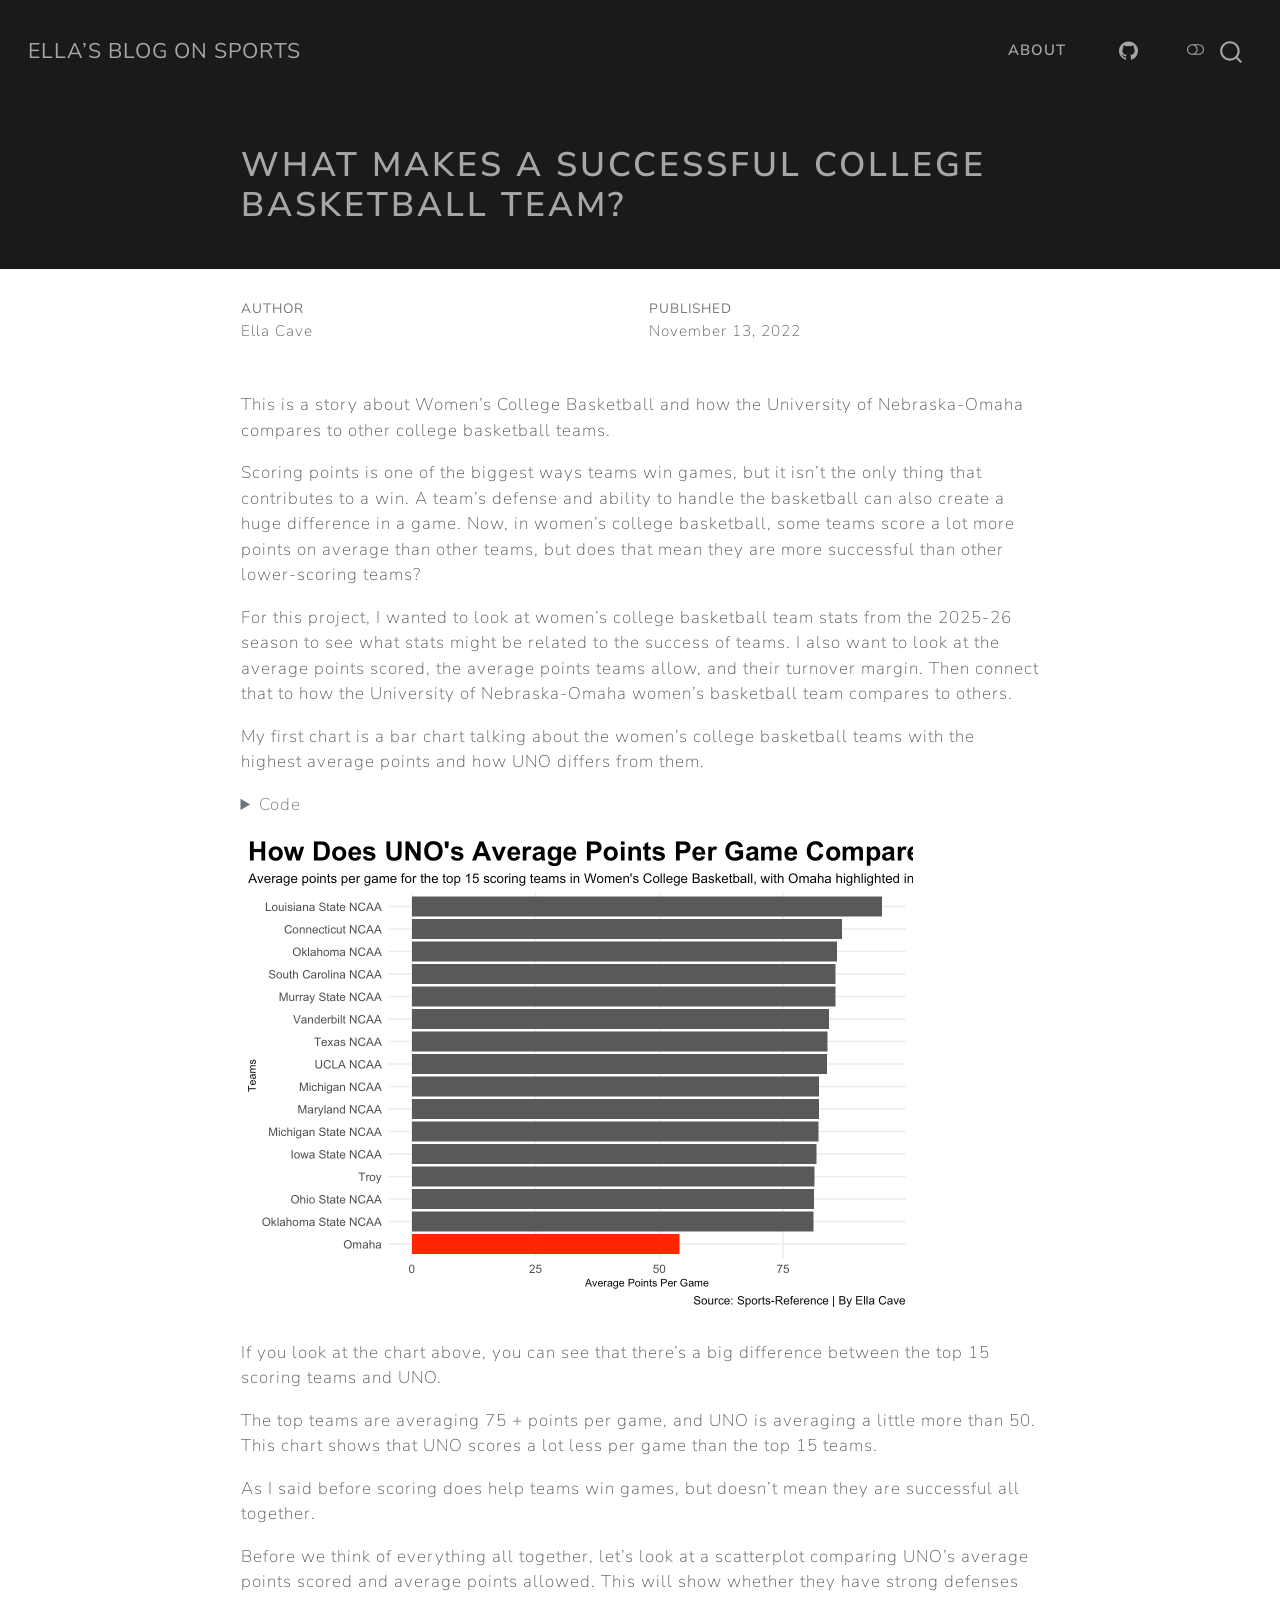
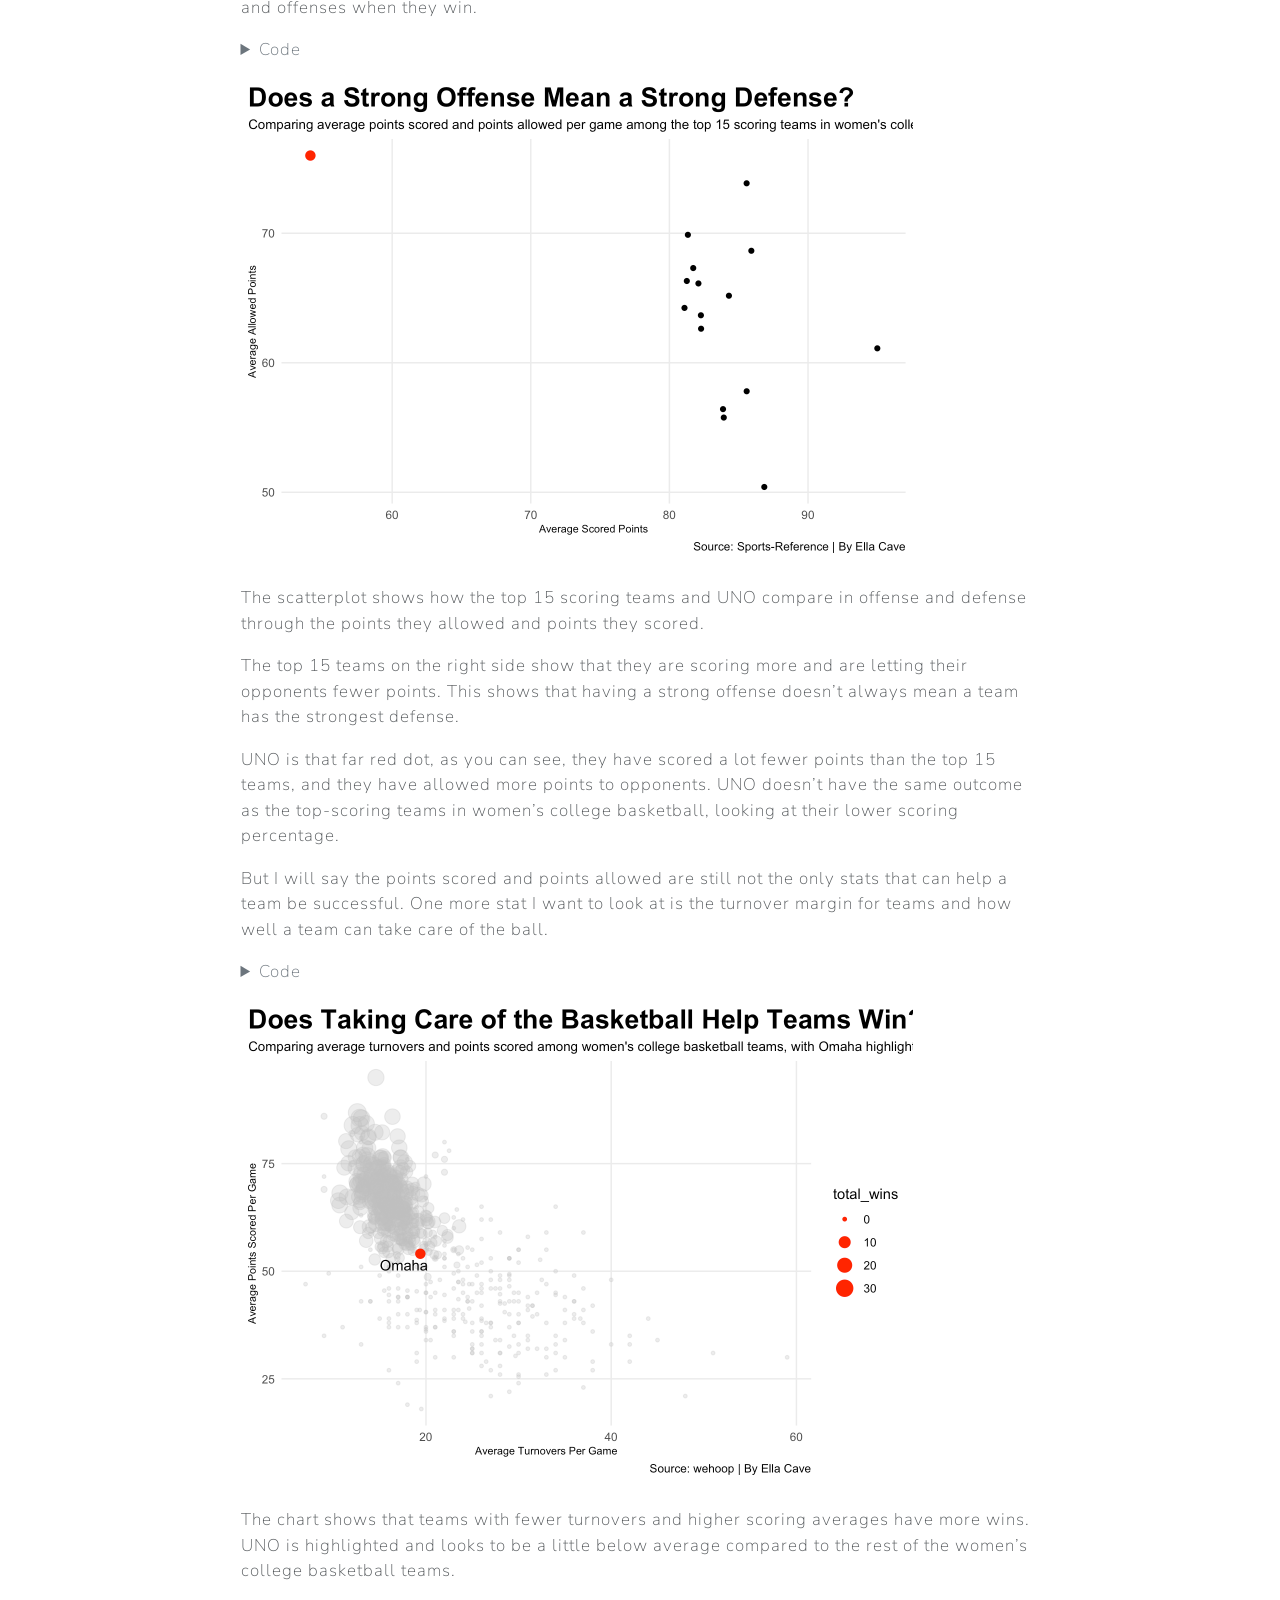
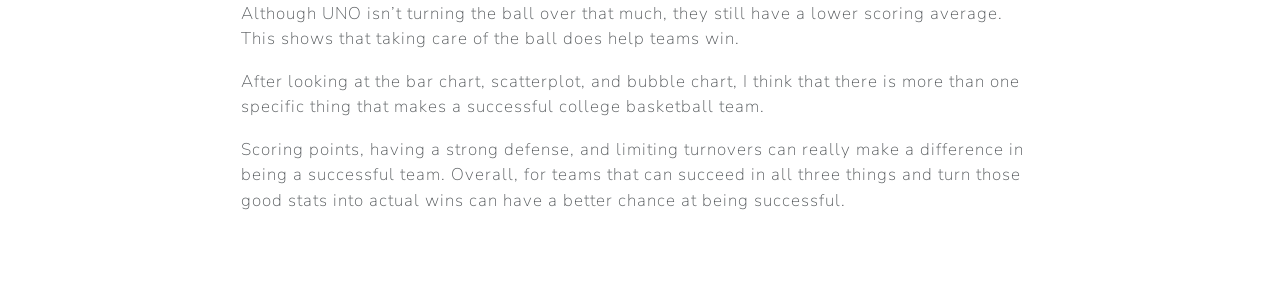
==== commit 59d85029: "last change" ====
--- a/posts/omaha-womens-basketball/index.html
+++ b/posts/omaha-womens-basketball/index.html
@@ -367,7 +367,9 @@
 
 
 <p>This is a story about Women’s College Basketball and how the University of Nebraska-Omaha compares to other college basketball teams.</p>
-<p>Scoring points is one of the biggest ways teams win games, but it isn’t the only thing that contributes to a win. A team’s defense and ability to handle the basketball can also create a huge difference in a game. Now, in women’s college basketball, some teams score a lot more points on average than other teams, but does that mean they are more successful than other lower-scoring teams? For this project, I wanted to look at women’s college basketball team stats from the 2025-26 season to see what stats might be related to the success of teams. I also want to look at the average points scored, the average points teams allow, and their turnover margin. Then connect that to how the University of Nebraska-Omaha women’s basketball team compares to others. My first chart is a bar chart talking about the women’s college basketball teams with the highest average points and how UNO differs from them.</p>
+<p>Scoring points is one of the biggest ways teams win games, but it isn’t the only thing that contributes to a win. A team’s defense and ability to handle the basketball can also create a huge difference in a game. Now, in women’s college basketball, some teams score a lot more points on average than other teams, but does that mean they are more successful than other lower-scoring teams?</p>
+<p>For this project, I wanted to look at women’s college basketball team stats from the 2025-26 season to see what stats might be related to the success of teams. I also want to look at the average points scored, the average points teams allow, and their turnover margin. Then connect that to how the University of Nebraska-Omaha women’s basketball team compares to others.</p>
+<p>My first chart is a bar chart talking about the women’s college basketball teams with the highest average points and how UNO differs from them.</p>
 <div class="cell">
 <details class="code-fold">
 <summary>Code</summary>
@@ -393,7 +395,24 @@
 <span id="cb1-20"><a href="#cb1-20" aria-hidden="true" tabindex="-1"></a>top_teams <span class="ot">&lt;-</span> <span class="fu">bind_rows</span>(top_teams, uno)</span>
 <span id="cb1-21"><a href="#cb1-21" aria-hidden="true" tabindex="-1"></a></span>
 <span id="cb1-22"><a href="#cb1-22" aria-hidden="true" tabindex="-1"></a><span class="fu">ggplot</span>() <span class="sc">+</span> </span>
-<span id="cb1-23"><a href="#cb1-23" aria-hidden="true" tabindex="-1"></a>  <span class="fu">geom_bar</span>(<span class="at">data=</span>top_teams, <span class="fu">aes</span>(<span class="at">x=</span>School))</span></code></pre></div><button title="Copy to Clipboard" class="code-copy-button"><i class="bi"></i></button></div>
+<span id="cb1-23"><a href="#cb1-23" aria-hidden="true" tabindex="-1"></a>  <span class="fu">geom_bar</span>(<span class="at">data=</span>top_teams, <span class="fu">aes</span>(<span class="at">x=</span><span class="fu">reorder</span>(School, avg_points), <span class="at">weight=</span>avg_points)) <span class="sc">+</span></span>
+<span id="cb1-24"><a href="#cb1-24" aria-hidden="true" tabindex="-1"></a>  <span class="fu">geom_bar</span>(<span class="at">data=</span>uno, <span class="fu">aes</span>(<span class="at">x=</span><span class="fu">reorder</span>(School, avg_points), <span class="at">weight=</span>avg_points), <span class="at">fill=</span><span class="st">"red"</span>) <span class="sc">+</span></span>
+<span id="cb1-25"><a href="#cb1-25" aria-hidden="true" tabindex="-1"></a>  <span class="fu">coord_flip</span>() <span class="sc">+</span></span>
+<span id="cb1-26"><a href="#cb1-26" aria-hidden="true" tabindex="-1"></a>  <span class="fu">theme_minimal</span>() <span class="sc">+</span> </span>
+<span id="cb1-27"><a href="#cb1-27" aria-hidden="true" tabindex="-1"></a>  <span class="fu">labs</span>(</span>
+<span id="cb1-28"><a href="#cb1-28" aria-hidden="true" tabindex="-1"></a>    <span class="at">x=</span><span class="st">"Teams"</span>, </span>
+<span id="cb1-29"><a href="#cb1-29" aria-hidden="true" tabindex="-1"></a>    <span class="at">y=</span><span class="st">"Average Points Per Game"</span>, </span>
+<span id="cb1-30"><a href="#cb1-30" aria-hidden="true" tabindex="-1"></a>    <span class="at">title=</span><span class="st">"How Does UNO's Average Points Per Game Compare to the Highest-Scoring Teams?"</span>, </span>
+<span id="cb1-31"><a href="#cb1-31" aria-hidden="true" tabindex="-1"></a>    <span class="at">subtitle=</span><span class="st">"Average points per game for the top 15 scoring teams in Women's College Basketball, with Omaha highlighted in red."</span>, </span>
+<span id="cb1-32"><a href="#cb1-32" aria-hidden="true" tabindex="-1"></a>    <span class="at">caption=</span><span class="st">"Source: Sports-Reference | By Ella Cave"</span></span>
+<span id="cb1-33"><a href="#cb1-33" aria-hidden="true" tabindex="-1"></a>    ) <span class="sc">+</span></span>
+<span id="cb1-34"><a href="#cb1-34" aria-hidden="true" tabindex="-1"></a> <span class="fu">theme</span>(</span>
+<span id="cb1-35"><a href="#cb1-35" aria-hidden="true" tabindex="-1"></a>     <span class="at">plot.title =</span> <span class="fu">element_text</span>(<span class="at">size =</span> <span class="dv">20</span>, <span class="at">face =</span> <span class="st">"bold"</span>), </span>
+<span id="cb1-36"><a href="#cb1-36" aria-hidden="true" tabindex="-1"></a>     <span class="at">axis.title =</span> <span class="fu">element_text</span>(<span class="at">size =</span> <span class="dv">8</span>),</span>
+<span id="cb1-37"><a href="#cb1-37" aria-hidden="true" tabindex="-1"></a>     <span class="at">plot.subtitle =</span> <span class="fu">element_text</span>(<span class="at">size =</span> <span class="dv">10</span>),</span>
+<span id="cb1-38"><a href="#cb1-38" aria-hidden="true" tabindex="-1"></a>     <span class="at">panel.grid.minor =</span> <span class="fu">element_blank</span>(), </span>
+<span id="cb1-39"><a href="#cb1-39" aria-hidden="true" tabindex="-1"></a>     <span class="at">plot.title.position =</span> <span class="st">"plot"</span></span>
+<span id="cb1-40"><a href="#cb1-40" aria-hidden="true" tabindex="-1"></a>   )</span></code></pre></div><button title="Copy to Clipboard" class="code-copy-button"><i class="bi"></i></button></div>
 </details>
 <div class="cell-output-display">
 <div>
@@ -402,93 +421,44 @@
 </figure>
 </div>
 </div>
-<details class="code-fold">
-<summary>Code</summary>
-<div class="code-copy-outer-scaffold"><div class="sourceCode cell-code" id="cb2"><pre class="sourceCode r code-with-copy"><code class="sourceCode r"><span id="cb2-1"><a href="#cb2-1" aria-hidden="true" tabindex="-1"></a><span class="fu">ggplot</span>() <span class="sc">+</span> </span>
-<span id="cb2-2"><a href="#cb2-2" aria-hidden="true" tabindex="-1"></a>  <span class="fu">geom_bar</span>(<span class="at">data=</span>top_teams, <span class="fu">aes</span>(<span class="at">x=</span>School, <span class="at">weight=</span>avg_points))</span></code></pre></div><button title="Copy to Clipboard" class="code-copy-button"><i class="bi"></i></button></div>
-</details>
-<div class="cell-output-display">
-<div>
-<figure class="figure">
-<p><img src="index_files/figure-html/unnamed-chunk-1-2.png" class="img-fluid figure-img" width="672"></p>
-</figure>
 </div>
-</div>
-<details class="code-fold">
-<summary>Code</summary>
-<div class="code-copy-outer-scaffold"><div class="sourceCode cell-code" id="cb3"><pre class="sourceCode r code-with-copy"><code class="sourceCode r"><span id="cb3-1"><a href="#cb3-1" aria-hidden="true" tabindex="-1"></a><span class="fu">ggplot</span>() <span class="sc">+</span> </span>
-<span id="cb3-2"><a href="#cb3-2" aria-hidden="true" tabindex="-1"></a>  <span class="fu">geom_bar</span>(<span class="at">data=</span>top_teams, <span class="fu">aes</span>(<span class="at">x=</span><span class="fu">reorder</span>(School, avg_points), <span class="at">weight=</span>avg_points))</span></code></pre></div><button title="Copy to Clipboard" class="code-copy-button"><i class="bi"></i></button></div>
-</details>
-<div class="cell-output-display">
-<div>
-<figure class="figure">
-<p><img src="index_files/figure-html/unnamed-chunk-1-3.png" class="img-fluid figure-img" width="672"></p>
-</figure>
-</div>
-</div>
-<details class="code-fold">
-<summary>Code</summary>
-<div class="code-copy-outer-scaffold"><div class="sourceCode cell-code" id="cb4"><pre class="sourceCode r code-with-copy"><code class="sourceCode r"><span id="cb4-1"><a href="#cb4-1" aria-hidden="true" tabindex="-1"></a><span class="fu">ggplot</span>() <span class="sc">+</span> </span>
-<span id="cb4-2"><a href="#cb4-2" aria-hidden="true" tabindex="-1"></a>  <span class="fu">geom_bar</span>(<span class="at">data=</span>top_teams, <span class="fu">aes</span>(<span class="at">x=</span><span class="fu">reorder</span>(School, avg_points), <span class="at">weight=</span>avg_points)) <span class="sc">+</span></span>
-<span id="cb4-3"><a href="#cb4-3" aria-hidden="true" tabindex="-1"></a>  <span class="fu">geom_bar</span>(<span class="at">data=</span>uno, <span class="fu">aes</span>(<span class="at">x=</span><span class="fu">reorder</span>(School, avg_points), <span class="at">weight=</span>avg_points), <span class="at">fill=</span><span class="st">"red"</span>) <span class="sc">+</span></span>
-<span id="cb4-4"><a href="#cb4-4" aria-hidden="true" tabindex="-1"></a>  <span class="fu">coord_flip</span>()</span></code></pre></div><button title="Copy to Clipboard" class="code-copy-button"><i class="bi"></i></button></div>
-</details>
-<div class="cell-output-display">
-<div>
-<figure class="figure">
-<p><img src="index_files/figure-html/unnamed-chunk-1-4.png" class="img-fluid figure-img" width="672"></p>
-</figure>
-</div>
-</div>
-<details class="code-fold">
-<summary>Code</summary>
-<div class="code-copy-outer-scaffold"><div class="sourceCode cell-code" id="cb5"><pre class="sourceCode r code-with-copy"><code class="sourceCode r"><span id="cb5-1"><a href="#cb5-1" aria-hidden="true" tabindex="-1"></a><span class="fu">ggplot</span>() <span class="sc">+</span> </span>
-<span id="cb5-2"><a href="#cb5-2" aria-hidden="true" tabindex="-1"></a>  <span class="fu">geom_bar</span>(<span class="at">data=</span>top_teams, <span class="fu">aes</span>(<span class="at">x=</span><span class="fu">reorder</span>(School, avg_points), <span class="at">weight=</span>avg_points)) <span class="sc">+</span></span>
-<span id="cb5-3"><a href="#cb5-3" aria-hidden="true" tabindex="-1"></a>  <span class="fu">geom_bar</span>(<span class="at">data=</span>uno, <span class="fu">aes</span>(<span class="at">x=</span><span class="fu">reorder</span>(School, avg_points), <span class="at">weight=</span>avg_points), <span class="at">fill=</span><span class="st">"red"</span>) <span class="sc">+</span></span>
-<span id="cb5-4"><a href="#cb5-4" aria-hidden="true" tabindex="-1"></a>  <span class="fu">coord_flip</span>() <span class="sc">+</span></span>
-<span id="cb5-5"><a href="#cb5-5" aria-hidden="true" tabindex="-1"></a>  <span class="fu">theme_minimal</span>() <span class="sc">+</span> </span>
-<span id="cb5-6"><a href="#cb5-6" aria-hidden="true" tabindex="-1"></a>  <span class="fu">labs</span>(</span>
-<span id="cb5-7"><a href="#cb5-7" aria-hidden="true" tabindex="-1"></a>    <span class="at">x=</span><span class="st">"Teams"</span>, </span>
-<span id="cb5-8"><a href="#cb5-8" aria-hidden="true" tabindex="-1"></a>    <span class="at">y=</span><span class="st">"Average Points Per Game"</span>, </span>
-<span id="cb5-9"><a href="#cb5-9" aria-hidden="true" tabindex="-1"></a>    <span class="at">title=</span><span class="st">"How Does UNO's Average Points Per Game Compare to the Highest-Scoring Teams?"</span>, </span>
-<span id="cb5-10"><a href="#cb5-10" aria-hidden="true" tabindex="-1"></a>    <span class="at">subtitle=</span><span class="st">"Average points per game for the top 15 scoring teams in Women's College Basketball, with Omaha highlighted in red."</span>, </span>
-<span id="cb5-11"><a href="#cb5-11" aria-hidden="true" tabindex="-1"></a>    <span class="at">caption=</span><span class="st">"Source: Sports-Reference | By Ella Cave"</span></span>
-<span id="cb5-12"><a href="#cb5-12" aria-hidden="true" tabindex="-1"></a>    ) <span class="sc">+</span></span>
-<span id="cb5-13"><a href="#cb5-13" aria-hidden="true" tabindex="-1"></a> <span class="fu">theme</span>(</span>
-<span id="cb5-14"><a href="#cb5-14" aria-hidden="true" tabindex="-1"></a>     <span class="at">plot.title =</span> <span class="fu">element_text</span>(<span class="at">size =</span> <span class="dv">20</span>, <span class="at">face =</span> <span class="st">"bold"</span>), </span>
-<span id="cb5-15"><a href="#cb5-15" aria-hidden="true" tabindex="-1"></a>     <span class="at">axis.title =</span> <span class="fu">element_text</span>(<span class="at">size =</span> <span class="dv">8</span>),</span>
-<span id="cb5-16"><a href="#cb5-16" aria-hidden="true" tabindex="-1"></a>     <span class="at">plot.subtitle =</span> <span class="fu">element_text</span>(<span class="at">size =</span> <span class="dv">10</span>),</span>
-<span id="cb5-17"><a href="#cb5-17" aria-hidden="true" tabindex="-1"></a>     <span class="at">panel.grid.minor =</span> <span class="fu">element_blank</span>(), </span>
-<span id="cb5-18"><a href="#cb5-18" aria-hidden="true" tabindex="-1"></a>     <span class="at">plot.title.position =</span> <span class="st">"plot"</span></span>
-<span id="cb5-19"><a href="#cb5-19" aria-hidden="true" tabindex="-1"></a>   )</span></code></pre></div><button title="Copy to Clipboard" class="code-copy-button"><i class="bi"></i></button></div>
-</details>
-<div class="cell-output-display">
-<div>
-<figure class="figure">
-<p><img src="index_files/figure-html/unnamed-chunk-1-5.png" class="img-fluid figure-img" width="672"></p>
-</figure>
-</div>
-</div>
-</div>
-<p>If you look at the chart above, you can see that there’s a big difference between the top 15 scoring teams and UNO. The top teams are averaging 75 + points per game, and UNO is averaging a little more than 50. This chart shows that UNO scores a lot less per game than the top 15 teams. As I said before scoring does help teams win games, but doesn’t mean they are successful all together. Before we think of everything all together, let’s look at a scatterplot comparing UNO’s average points scored and average points allowed. This will show whether they have strong defenses and offenses when they win.</p>
+<p>If you look at the chart above, you can see that there’s a big difference between the top 15 scoring teams and UNO.</p>
+<p>The top teams are averaging 75 + points per game, and UNO is averaging a little more than 50. This chart shows that UNO scores a lot less per game than the top 15 teams.</p>
+<p>As I said before scoring does help teams win games, but doesn’t mean they are successful all together.</p>
+<p>Before we think of everything all together, let’s look at a scatterplot comparing UNO’s average points scored and average points allowed. This will show whether they have strong defenses and offenses when they win.</p>
 <div class="cell">
 <details class="code-fold">
 <summary>Code</summary>
-<div class="code-copy-outer-scaffold"><div class="sourceCode cell-code" id="cb6"><pre class="sourceCode r code-with-copy"><code class="sourceCode r"><span id="cb6-1"><a href="#cb6-1" aria-hidden="true" tabindex="-1"></a><span class="fu">library</span>(tidyverse)</span>
-<span id="cb6-2"><a href="#cb6-2" aria-hidden="true" tabindex="-1"></a></span>
-<span id="cb6-3"><a href="#cb6-3" aria-hidden="true" tabindex="-1"></a>uno <span class="ot">&lt;-</span> <span class="fu">read_csv</span>(<span class="st">"data/uno_wbb_stats.csv"</span>)</span>
-<span id="cb6-4"><a href="#cb6-4" aria-hidden="true" tabindex="-1"></a></span>
-<span id="cb6-5"><a href="#cb6-5" aria-hidden="true" tabindex="-1"></a>uno <span class="ot">&lt;-</span> uno <span class="sc">|&gt;</span></span>
-<span id="cb6-6"><a href="#cb6-6" aria-hidden="true" tabindex="-1"></a>  <span class="fu">filter</span>(Season <span class="sc">==</span> <span class="st">"2025-26"</span>)</span>
-<span id="cb6-7"><a href="#cb6-7" aria-hidden="true" tabindex="-1"></a></span>
-<span id="cb6-8"><a href="#cb6-8" aria-hidden="true" tabindex="-1"></a>top_teams <span class="ot">&lt;-</span> top_teams <span class="sc">|&gt;</span></span>
-<span id="cb6-9"><a href="#cb6-9" aria-hidden="true" tabindex="-1"></a>  <span class="fu">mutate</span>(</span>
-<span id="cb6-10"><a href="#cb6-10" aria-hidden="true" tabindex="-1"></a>    <span class="at">avg_points_allowed =</span> Opp_Points <span class="sc">/</span> Games</span>
-<span id="cb6-11"><a href="#cb6-11" aria-hidden="true" tabindex="-1"></a>  )</span>
-<span id="cb6-12"><a href="#cb6-12" aria-hidden="true" tabindex="-1"></a></span>
-<span id="cb6-13"><a href="#cb6-13" aria-hidden="true" tabindex="-1"></a><span class="fu">ggplot</span>() <span class="sc">+</span> </span>
-<span id="cb6-14"><a href="#cb6-14" aria-hidden="true" tabindex="-1"></a>  <span class="fu">geom_point</span>(<span class="at">data=</span>top_teams, <span class="fu">aes</span>(<span class="at">x=</span>avg_points, <span class="at">y=</span>avg_points_allowed)) <span class="sc">+</span></span>
-<span id="cb6-15"><a href="#cb6-15" aria-hidden="true" tabindex="-1"></a>  <span class="fu">geom_point</span>(<span class="at">data=</span>uno, <span class="fu">aes</span>(<span class="at">x=</span>points_scored_pg, <span class="at">y=</span>points_allowed_pg))</span></code></pre></div><button title="Copy to Clipboard" class="code-copy-button"><i class="bi"></i></button></div>
+<div class="code-copy-outer-scaffold"><div class="sourceCode cell-code" id="cb2"><pre class="sourceCode r code-with-copy"><code class="sourceCode r"><span id="cb2-1"><a href="#cb2-1" aria-hidden="true" tabindex="-1"></a><span class="fu">library</span>(tidyverse)</span>
+<span id="cb2-2"><a href="#cb2-2" aria-hidden="true" tabindex="-1"></a></span>
+<span id="cb2-3"><a href="#cb2-3" aria-hidden="true" tabindex="-1"></a>uno <span class="ot">&lt;-</span> <span class="fu">read_csv</span>(<span class="st">"data/uno_wbb_stats.csv"</span>)</span>
+<span id="cb2-4"><a href="#cb2-4" aria-hidden="true" tabindex="-1"></a></span>
+<span id="cb2-5"><a href="#cb2-5" aria-hidden="true" tabindex="-1"></a>top_teams <span class="ot">&lt;-</span> top_teams <span class="sc">|&gt;</span></span>
+<span id="cb2-6"><a href="#cb2-6" aria-hidden="true" tabindex="-1"></a>  <span class="fu">mutate</span>(</span>
+<span id="cb2-7"><a href="#cb2-7" aria-hidden="true" tabindex="-1"></a>    <span class="at">avg_points_allowed =</span> Opp_Points <span class="sc">/</span> Games</span>
+<span id="cb2-8"><a href="#cb2-8" aria-hidden="true" tabindex="-1"></a>  )</span>
+<span id="cb2-9"><a href="#cb2-9" aria-hidden="true" tabindex="-1"></a></span>
+<span id="cb2-10"><a href="#cb2-10" aria-hidden="true" tabindex="-1"></a>uno <span class="ot">&lt;-</span> uno <span class="sc">|&gt;</span></span>
+<span id="cb2-11"><a href="#cb2-11" aria-hidden="true" tabindex="-1"></a>  <span class="fu">filter</span>(Season <span class="sc">==</span> <span class="st">"2025-26"</span>)</span>
+<span id="cb2-12"><a href="#cb2-12" aria-hidden="true" tabindex="-1"></a></span>
+<span id="cb2-13"><a href="#cb2-13" aria-hidden="true" tabindex="-1"></a><span class="fu">ggplot</span>() <span class="sc">+</span> </span>
+<span id="cb2-14"><a href="#cb2-14" aria-hidden="true" tabindex="-1"></a>  <span class="fu">geom_point</span>(<span class="at">data=</span>top_teams, <span class="fu">aes</span>(<span class="at">x=</span>avg_points, <span class="at">y=</span>avg_points_allowed)) <span class="sc">+</span></span>
+<span id="cb2-15"><a href="#cb2-15" aria-hidden="true" tabindex="-1"></a>  <span class="fu">geom_point</span>(<span class="at">data=</span>uno, <span class="fu">aes</span>(<span class="at">x=</span>points_scored_pg, <span class="at">y=</span>points_allowed_pg), <span class="at">color=</span><span class="st">"red"</span>, <span class="at">size=</span><span class="dv">3</span>) <span class="sc">+</span></span>
+<span id="cb2-16"><a href="#cb2-16" aria-hidden="true" tabindex="-1"></a> <span class="fu">labs</span>(</span>
+<span id="cb2-17"><a href="#cb2-17" aria-hidden="true" tabindex="-1"></a>    <span class="at">x=</span><span class="st">"Average Scored Points"</span>, </span>
+<span id="cb2-18"><a href="#cb2-18" aria-hidden="true" tabindex="-1"></a>    <span class="at">y=</span><span class="st">"Average Allowed Points"</span>, </span>
+<span id="cb2-19"><a href="#cb2-19" aria-hidden="true" tabindex="-1"></a>    <span class="at">title=</span><span class="st">"Does a Strong Offense Mean a Strong Defense?"</span>, </span>
+<span id="cb2-20"><a href="#cb2-20" aria-hidden="true" tabindex="-1"></a>    <span class="at">subtitle=</span><span class="st">"Comparing average points scored and points allowed per game among the top 15 scoring teams in women's college basketball, with UNO highlighted in red."</span>, </span>
+<span id="cb2-21"><a href="#cb2-21" aria-hidden="true" tabindex="-1"></a>    <span class="at">caption=</span><span class="st">"Source: Sports-Reference | By Ella Cave"</span></span>
+<span id="cb2-22"><a href="#cb2-22" aria-hidden="true" tabindex="-1"></a>    ) <span class="sc">+</span></span>
+<span id="cb2-23"><a href="#cb2-23" aria-hidden="true" tabindex="-1"></a>  <span class="fu">theme_minimal</span>() <span class="sc">+</span></span>
+<span id="cb2-24"><a href="#cb2-24" aria-hidden="true" tabindex="-1"></a>   <span class="fu">theme</span>(</span>
+<span id="cb2-25"><a href="#cb2-25" aria-hidden="true" tabindex="-1"></a>     <span class="at">plot.title =</span> <span class="fu">element_text</span>(<span class="at">size =</span> <span class="dv">20</span>, <span class="at">face =</span> <span class="st">"bold"</span>), </span>
+<span id="cb2-26"><a href="#cb2-26" aria-hidden="true" tabindex="-1"></a>     <span class="at">axis.title =</span> <span class="fu">element_text</span>(<span class="at">size =</span> <span class="dv">8</span>),</span>
+<span id="cb2-27"><a href="#cb2-27" aria-hidden="true" tabindex="-1"></a>     <span class="at">plot.subtitle =</span> <span class="fu">element_text</span>(<span class="at">size =</span> <span class="dv">10</span>),</span>
+<span id="cb2-28"><a href="#cb2-28" aria-hidden="true" tabindex="-1"></a>     <span class="at">panel.grid.minor =</span> <span class="fu">element_blank</span>(), </span>
+<span id="cb2-29"><a href="#cb2-29" aria-hidden="true" tabindex="-1"></a>     <span class="at">plot.title.position =</span> <span class="st">"plot"</span></span>
+<span id="cb2-30"><a href="#cb2-30" aria-hidden="true" tabindex="-1"></a>   )</span></code></pre></div><button title="Copy to Clipboard" class="code-copy-button"><i class="bi"></i></button></div>
 </details>
 <div class="cell-output-display">
 <div>
@@ -497,73 +467,59 @@
 </figure>
 </div>
 </div>
-<details class="code-fold">
-<summary>Code</summary>
-<div class="code-copy-outer-scaffold"><div class="sourceCode cell-code" id="cb7"><pre class="sourceCode r code-with-copy"><code class="sourceCode r"><span id="cb7-1"><a href="#cb7-1" aria-hidden="true" tabindex="-1"></a><span class="fu">ggplot</span>() <span class="sc">+</span> </span>
-<span id="cb7-2"><a href="#cb7-2" aria-hidden="true" tabindex="-1"></a>  <span class="fu">geom_point</span>(<span class="at">data=</span>top_teams, <span class="fu">aes</span>(<span class="at">x=</span>avg_points, <span class="at">y=</span>avg_points_allowed)) <span class="sc">+</span></span>
-<span id="cb7-3"><a href="#cb7-3" aria-hidden="true" tabindex="-1"></a>  <span class="fu">geom_point</span>(<span class="at">data=</span>uno, <span class="fu">aes</span>(<span class="at">x=</span>points_scored_pg, <span class="at">y=</span>points_allowed_pg), <span class="at">color=</span><span class="st">"red"</span>, <span class="at">size=</span><span class="dv">3</span>)</span></code></pre></div><button title="Copy to Clipboard" class="code-copy-button"><i class="bi"></i></button></div>
-</details>
-<div class="cell-output-display">
-<div>
-<figure class="figure">
-<p><img src="index_files/figure-html/unnamed-chunk-2-2.png" class="img-fluid figure-img" width="672"></p>
-</figure>
 </div>
-</div>
-<details class="code-fold">
-<summary>Code</summary>
-<div class="code-copy-outer-scaffold"><div class="sourceCode cell-code" id="cb8"><pre class="sourceCode r code-with-copy"><code class="sourceCode r"><span id="cb8-1"><a href="#cb8-1" aria-hidden="true" tabindex="-1"></a><span class="fu">ggplot</span>() <span class="sc">+</span> </span>
-<span id="cb8-2"><a href="#cb8-2" aria-hidden="true" tabindex="-1"></a>  <span class="fu">geom_point</span>(<span class="at">data=</span>top_teams, <span class="fu">aes</span>(<span class="at">x=</span>avg_points, <span class="at">y=</span>avg_points_allowed)) <span class="sc">+</span></span>
-<span id="cb8-3"><a href="#cb8-3" aria-hidden="true" tabindex="-1"></a>  <span class="fu">geom_point</span>(<span class="at">data=</span>uno, <span class="fu">aes</span>(<span class="at">x=</span>points_scored_pg, <span class="at">y=</span>points_allowed_pg), <span class="at">color=</span><span class="st">"red"</span>, <span class="at">size=</span><span class="dv">3</span>) <span class="sc">+</span></span>
-<span id="cb8-4"><a href="#cb8-4" aria-hidden="true" tabindex="-1"></a> <span class="fu">labs</span>(</span>
-<span id="cb8-5"><a href="#cb8-5" aria-hidden="true" tabindex="-1"></a>    <span class="at">x=</span><span class="st">"Average Scored Points"</span>, </span>
-<span id="cb8-6"><a href="#cb8-6" aria-hidden="true" tabindex="-1"></a>    <span class="at">y=</span><span class="st">"Average Allowed Points"</span>, </span>
-<span id="cb8-7"><a href="#cb8-7" aria-hidden="true" tabindex="-1"></a>    <span class="at">title=</span><span class="st">"Does a Strong Offense Mean a Strong Defense?"</span>, </span>
-<span id="cb8-8"><a href="#cb8-8" aria-hidden="true" tabindex="-1"></a>    <span class="at">subtitle=</span><span class="st">"Comparing average points scored and points allowed per game among the top 15 scoring teams in women's college basketball, with UNO highlighted in red."</span>, </span>
-<span id="cb8-9"><a href="#cb8-9" aria-hidden="true" tabindex="-1"></a>    <span class="at">caption=</span><span class="st">"Source: Sports-Reference | By Ella Cave"</span></span>
-<span id="cb8-10"><a href="#cb8-10" aria-hidden="true" tabindex="-1"></a>    ) <span class="sc">+</span></span>
-<span id="cb8-11"><a href="#cb8-11" aria-hidden="true" tabindex="-1"></a>  <span class="fu">theme_minimal</span>() <span class="sc">+</span></span>
-<span id="cb8-12"><a href="#cb8-12" aria-hidden="true" tabindex="-1"></a>   <span class="fu">theme</span>(</span>
-<span id="cb8-13"><a href="#cb8-13" aria-hidden="true" tabindex="-1"></a>     <span class="at">plot.title =</span> <span class="fu">element_text</span>(<span class="at">size =</span> <span class="dv">20</span>, <span class="at">face =</span> <span class="st">"bold"</span>), </span>
-<span id="cb8-14"><a href="#cb8-14" aria-hidden="true" tabindex="-1"></a>     <span class="at">axis.title =</span> <span class="fu">element_text</span>(<span class="at">size =</span> <span class="dv">8</span>),</span>
-<span id="cb8-15"><a href="#cb8-15" aria-hidden="true" tabindex="-1"></a>     <span class="at">plot.subtitle =</span> <span class="fu">element_text</span>(<span class="at">size =</span> <span class="dv">10</span>),</span>
-<span id="cb8-16"><a href="#cb8-16" aria-hidden="true" tabindex="-1"></a>     <span class="at">panel.grid.minor =</span> <span class="fu">element_blank</span>(), </span>
-<span id="cb8-17"><a href="#cb8-17" aria-hidden="true" tabindex="-1"></a>     <span class="at">plot.title.position =</span> <span class="st">"plot"</span></span>
-<span id="cb8-18"><a href="#cb8-18" aria-hidden="true" tabindex="-1"></a>   )</span></code></pre></div><button title="Copy to Clipboard" class="code-copy-button"><i class="bi"></i></button></div>
-</details>
-<div class="cell-output-display">
-<div>
-<figure class="figure">
-<p><img src="index_files/figure-html/unnamed-chunk-2-3.png" class="img-fluid figure-img" width="672"></p>
-</figure>
-</div>
-</div>
-</div>
-<p>The scatterplot shows how the top 15 scoring teams and UNO compare in offense and defense through the points they allowed and points they scored. The top 15 teams on the right side show that they are scoring more and are letting their opponents fewer points. This shows that having a strong offense doesn’t always mean a team has the strongest defense. UNO is that far red dot, as you can see, they have scored a lot fewer points than the top 15 teams, and they have allowed more points to opponents. UNO doesn’t have the same outcome as the top-scoring teams in women’s college basketball, looking at their lower scoring percentage. But I will say the points scored and points allowed are still not the only stats that can help a team be successful. One more stat I want to look at is the turnover margin for teams and how well a team can take care of the ball.</p>
+<p>The scatterplot shows how the top 15 scoring teams and UNO compare in offense and defense through the points they allowed and points they scored.</p>
+<p>The top 15 teams on the right side show that they are scoring more and are letting their opponents fewer points. This shows that having a strong offense doesn’t always mean a team has the strongest defense.</p>
+<p>UNO is that far red dot, as you can see, they have scored a lot fewer points than the top 15 teams, and they have allowed more points to opponents. UNO doesn’t have the same outcome as the top-scoring teams in women’s college basketball, looking at their lower scoring percentage.</p>
+<p>But I will say the points scored and points allowed are still not the only stats that can help a team be successful. One more stat I want to look at is the turnover margin for teams and how well a team can take care of the ball.</p>
 <div class="cell">
 <details class="code-fold">
 <summary>Code</summary>
-<div class="code-copy-outer-scaffold"><div class="sourceCode cell-code" id="cb9"><pre class="sourceCode r code-with-copy"><code class="sourceCode r"><span id="cb9-1"><a href="#cb9-1" aria-hidden="true" tabindex="-1"></a><span class="fu">library</span>(wehoop)</span>
-<span id="cb9-2"><a href="#cb9-2" aria-hidden="true" tabindex="-1"></a><span class="fu">library</span>(tidyverse)</span>
-<span id="cb9-3"><a href="#cb9-3" aria-hidden="true" tabindex="-1"></a><span class="fu">library</span>(ggrepel)</span>
-<span id="cb9-4"><a href="#cb9-4" aria-hidden="true" tabindex="-1"></a></span>
-<span id="cb9-5"><a href="#cb9-5" aria-hidden="true" tabindex="-1"></a>wbb_team_box_2026 <span class="ot">&lt;-</span> wehoop<span class="sc">::</span><span class="fu">load_wbb_team_box</span>(<span class="at">seasons =</span> <span class="dv">2026</span>)</span>
-<span id="cb9-6"><a href="#cb9-6" aria-hidden="true" tabindex="-1"></a></span>
-<span id="cb9-7"><a href="#cb9-7" aria-hidden="true" tabindex="-1"></a>turnovers <span class="ot">&lt;-</span> wbb_team_box_2026 <span class="sc">|&gt;</span> </span>
-<span id="cb9-8"><a href="#cb9-8" aria-hidden="true" tabindex="-1"></a>  <span class="fu">group_by</span>(team_location) <span class="sc">|&gt;</span> </span>
-<span id="cb9-9"><a href="#cb9-9" aria-hidden="true" tabindex="-1"></a>  <span class="fu">summarise</span>(</span>
-<span id="cb9-10"><a href="#cb9-10" aria-hidden="true" tabindex="-1"></a>    <span class="at">avg_turnovers =</span> <span class="fu">mean</span>(total_turnovers),</span>
-<span id="cb9-11"><a href="#cb9-11" aria-hidden="true" tabindex="-1"></a>    <span class="at">avg_points_scored =</span> <span class="fu">mean</span>(team_score),</span>
-<span id="cb9-12"><a href="#cb9-12" aria-hidden="true" tabindex="-1"></a>    <span class="at">total_wins =</span> <span class="fu">sum</span>(team_winner)</span>
-<span id="cb9-13"><a href="#cb9-13" aria-hidden="true" tabindex="-1"></a>  )</span>
-<span id="cb9-14"><a href="#cb9-14" aria-hidden="true" tabindex="-1"></a></span>
-<span id="cb9-15"><a href="#cb9-15" aria-hidden="true" tabindex="-1"></a><span class="fu">ggplot</span>() <span class="sc">+</span> </span>
-<span id="cb9-16"><a href="#cb9-16" aria-hidden="true" tabindex="-1"></a>  <span class="fu">geom_point</span>(</span>
-<span id="cb9-17"><a href="#cb9-17" aria-hidden="true" tabindex="-1"></a>    <span class="at">data=</span>turnovers, </span>
-<span id="cb9-18"><a href="#cb9-18" aria-hidden="true" tabindex="-1"></a>    <span class="fu">aes</span>(<span class="at">x=</span>avg_turnovers, <span class="at">y=</span>avg_points_scored, <span class="at">size=</span>total_wins),</span>
-<span id="cb9-19"><a href="#cb9-19" aria-hidden="true" tabindex="-1"></a>    <span class="at">color=</span><span class="st">"grey"</span>, </span>
-<span id="cb9-20"><a href="#cb9-20" aria-hidden="true" tabindex="-1"></a>    <span class="at">alpha=</span>.<span class="dv">3</span></span>
-<span id="cb9-21"><a href="#cb9-21" aria-hidden="true" tabindex="-1"></a>  )</span></code></pre></div><button title="Copy to Clipboard" class="code-copy-button"><i class="bi"></i></button></div>
+<div class="code-copy-outer-scaffold"><div class="sourceCode cell-code" id="cb3"><pre class="sourceCode r code-with-copy"><code class="sourceCode r"><span id="cb3-1"><a href="#cb3-1" aria-hidden="true" tabindex="-1"></a><span class="fu">library</span>(wehoop)</span>
+<span id="cb3-2"><a href="#cb3-2" aria-hidden="true" tabindex="-1"></a><span class="fu">library</span>(tidyverse)</span>
+<span id="cb3-3"><a href="#cb3-3" aria-hidden="true" tabindex="-1"></a><span class="fu">library</span>(ggrepel)</span>
+<span id="cb3-4"><a href="#cb3-4" aria-hidden="true" tabindex="-1"></a></span>
+<span id="cb3-5"><a href="#cb3-5" aria-hidden="true" tabindex="-1"></a>wbb_team_box_2026 <span class="ot">&lt;-</span> wehoop<span class="sc">::</span><span class="fu">load_wbb_team_box</span>(<span class="at">seasons =</span> <span class="dv">2026</span>)</span>
+<span id="cb3-6"><a href="#cb3-6" aria-hidden="true" tabindex="-1"></a></span>
+<span id="cb3-7"><a href="#cb3-7" aria-hidden="true" tabindex="-1"></a>turnovers <span class="ot">&lt;-</span> wbb_team_box_2026 <span class="sc">|&gt;</span> </span>
+<span id="cb3-8"><a href="#cb3-8" aria-hidden="true" tabindex="-1"></a>  <span class="fu">group_by</span>(team_location) <span class="sc">|&gt;</span> </span>
+<span id="cb3-9"><a href="#cb3-9" aria-hidden="true" tabindex="-1"></a>  <span class="fu">summarise</span>(</span>
+<span id="cb3-10"><a href="#cb3-10" aria-hidden="true" tabindex="-1"></a>    <span class="at">avg_turnovers =</span> <span class="fu">mean</span>(total_turnovers),</span>
+<span id="cb3-11"><a href="#cb3-11" aria-hidden="true" tabindex="-1"></a>    <span class="at">avg_points_scored =</span> <span class="fu">mean</span>(team_score),</span>
+<span id="cb3-12"><a href="#cb3-12" aria-hidden="true" tabindex="-1"></a>    <span class="at">total_wins =</span> <span class="fu">sum</span>(team_winner)</span>
+<span id="cb3-13"><a href="#cb3-13" aria-hidden="true" tabindex="-1"></a>  )</span>
+<span id="cb3-14"><a href="#cb3-14" aria-hidden="true" tabindex="-1"></a></span>
+<span id="cb3-15"><a href="#cb3-15" aria-hidden="true" tabindex="-1"></a>uno <span class="ot">&lt;-</span> turnovers <span class="sc">|&gt;</span> <span class="fu">filter</span>(team_location <span class="sc">==</span> <span class="st">"Omaha"</span>)</span>
+<span id="cb3-16"><a href="#cb3-16" aria-hidden="true" tabindex="-1"></a></span>
+<span id="cb3-17"><a href="#cb3-17" aria-hidden="true" tabindex="-1"></a><span class="fu">ggplot</span>() <span class="sc">+</span> </span>
+<span id="cb3-18"><a href="#cb3-18" aria-hidden="true" tabindex="-1"></a><span class="fu">geom_point</span>(</span>
+<span id="cb3-19"><a href="#cb3-19" aria-hidden="true" tabindex="-1"></a>    <span class="at">data=</span>turnovers, </span>
+<span id="cb3-20"><a href="#cb3-20" aria-hidden="true" tabindex="-1"></a>    <span class="fu">aes</span>(<span class="at">x=</span>avg_turnovers, <span class="at">y=</span>avg_points_scored, <span class="at">size=</span>total_wins), </span>
+<span id="cb3-21"><a href="#cb3-21" aria-hidden="true" tabindex="-1"></a>    <span class="at">color=</span><span class="st">"grey"</span>, </span>
+<span id="cb3-22"><a href="#cb3-22" aria-hidden="true" tabindex="-1"></a>    <span class="at">alpha=</span>.<span class="dv">3</span>) <span class="sc">+</span> </span>
+<span id="cb3-23"><a href="#cb3-23" aria-hidden="true" tabindex="-1"></a><span class="fu">geom_point</span>(</span>
+<span id="cb3-24"><a href="#cb3-24" aria-hidden="true" tabindex="-1"></a>    <span class="at">data=</span>uno, </span>
+<span id="cb3-25"><a href="#cb3-25" aria-hidden="true" tabindex="-1"></a>    <span class="fu">aes</span>(<span class="at">x=</span>avg_turnovers, <span class="at">y=</span>avg_points_scored, <span class="at">size=</span>total_wins), </span>
+<span id="cb3-26"><a href="#cb3-26" aria-hidden="true" tabindex="-1"></a>    <span class="at">color=</span><span class="st">"red"</span>) <span class="sc">+</span></span>
+<span id="cb3-27"><a href="#cb3-27" aria-hidden="true" tabindex="-1"></a>  <span class="fu">geom_text_repel</span>(</span>
+<span id="cb3-28"><a href="#cb3-28" aria-hidden="true" tabindex="-1"></a>    <span class="at">data=</span>uno, </span>
+<span id="cb3-29"><a href="#cb3-29" aria-hidden="true" tabindex="-1"></a>    <span class="fu">aes</span>(<span class="at">x=</span>avg_turnovers, <span class="at">y=</span>avg_points_scored, <span class="at">label=</span>team_location)</span>
+<span id="cb3-30"><a href="#cb3-30" aria-hidden="true" tabindex="-1"></a>  ) <span class="sc">+</span></span>
+<span id="cb3-31"><a href="#cb3-31" aria-hidden="true" tabindex="-1"></a>  <span class="fu">labs</span>(</span>
+<span id="cb3-32"><a href="#cb3-32" aria-hidden="true" tabindex="-1"></a>    <span class="at">x=</span><span class="st">"Average Turnovers Per Game"</span>,</span>
+<span id="cb3-33"><a href="#cb3-33" aria-hidden="true" tabindex="-1"></a>    <span class="at">y=</span><span class="st">"Average Points Scored Per Game"</span>,</span>
+<span id="cb3-34"><a href="#cb3-34" aria-hidden="true" tabindex="-1"></a>    <span class="at">title=</span><span class="st">"Does Taking Care of the Basketball Help Teams Win?"</span>,</span>
+<span id="cb3-35"><a href="#cb3-35" aria-hidden="true" tabindex="-1"></a>    <span class="at">subtitle=</span><span class="st">"Comparing average turnovers and points scored among women's college basketball teams, with Omaha highlighted in red."</span>,</span>
+<span id="cb3-36"><a href="#cb3-36" aria-hidden="true" tabindex="-1"></a>    <span class="at">caption=</span><span class="st">"Source: wehoop | By Ella Cave"</span></span>
+<span id="cb3-37"><a href="#cb3-37" aria-hidden="true" tabindex="-1"></a>  ) <span class="sc">+</span></span>
+<span id="cb3-38"><a href="#cb3-38" aria-hidden="true" tabindex="-1"></a>  <span class="fu">theme_minimal</span>() <span class="sc">+</span></span>
+<span id="cb3-39"><a href="#cb3-39" aria-hidden="true" tabindex="-1"></a> <span class="fu">theme</span>(</span>
+<span id="cb3-40"><a href="#cb3-40" aria-hidden="true" tabindex="-1"></a>     <span class="at">plot.title =</span> <span class="fu">element_text</span>(<span class="at">size =</span> <span class="dv">20</span>, <span class="at">face =</span> <span class="st">"bold"</span>), </span>
+<span id="cb3-41"><a href="#cb3-41" aria-hidden="true" tabindex="-1"></a>     <span class="at">axis.title =</span> <span class="fu">element_text</span>(<span class="at">size =</span> <span class="dv">8</span>),</span>
+<span id="cb3-42"><a href="#cb3-42" aria-hidden="true" tabindex="-1"></a>     <span class="at">plot.subtitle =</span> <span class="fu">element_text</span>(<span class="at">size =</span> <span class="dv">10</span>),</span>
+<span id="cb3-43"><a href="#cb3-43" aria-hidden="true" tabindex="-1"></a>     <span class="at">panel.grid.minor =</span> <span class="fu">element_blank</span>(), </span>
+<span id="cb3-44"><a href="#cb3-44" aria-hidden="true" tabindex="-1"></a>     <span class="at">plot.title.position =</span> <span class="st">"plot"</span></span>
+<span id="cb3-45"><a href="#cb3-45" aria-hidden="true" tabindex="-1"></a> )</span></code></pre></div><button title="Copy to Clipboard" class="code-copy-button"><i class="bi"></i></button></div>
 </details>
 <div class="cell-output-display">
 <div>
@@ -572,69 +528,11 @@
 </figure>
 </div>
 </div>
-<details class="code-fold">
-<summary>Code</summary>
-<div class="code-copy-outer-scaffold"><div class="sourceCode cell-code" id="cb10"><pre class="sourceCode r code-with-copy"><code class="sourceCode r"><span id="cb10-1"><a href="#cb10-1" aria-hidden="true" tabindex="-1"></a>uno <span class="ot">&lt;-</span> turnovers <span class="sc">|&gt;</span> <span class="fu">filter</span>(team_location <span class="sc">==</span> <span class="st">"Omaha"</span>)</span>
-<span id="cb10-2"><a href="#cb10-2" aria-hidden="true" tabindex="-1"></a></span>
-<span id="cb10-3"><a href="#cb10-3" aria-hidden="true" tabindex="-1"></a><span class="fu">ggplot</span>() <span class="sc">+</span> </span>
-<span id="cb10-4"><a href="#cb10-4" aria-hidden="true" tabindex="-1"></a>  <span class="fu">geom_point</span>(</span>
-<span id="cb10-5"><a href="#cb10-5" aria-hidden="true" tabindex="-1"></a>    <span class="at">data=</span>turnovers, </span>
-<span id="cb10-6"><a href="#cb10-6" aria-hidden="true" tabindex="-1"></a>    <span class="fu">aes</span>(<span class="at">x=</span>avg_turnovers, <span class="at">y=</span>avg_points_scored, <span class="at">size=</span>total_wins), </span>
-<span id="cb10-7"><a href="#cb10-7" aria-hidden="true" tabindex="-1"></a>    <span class="at">color=</span><span class="st">"grey"</span>, </span>
-<span id="cb10-8"><a href="#cb10-8" aria-hidden="true" tabindex="-1"></a>    <span class="at">alpha=</span>.<span class="dv">3</span>) <span class="sc">+</span> </span>
-<span id="cb10-9"><a href="#cb10-9" aria-hidden="true" tabindex="-1"></a>  <span class="fu">geom_point</span>(</span>
-<span id="cb10-10"><a href="#cb10-10" aria-hidden="true" tabindex="-1"></a>    <span class="at">data=</span>uno, </span>
-<span id="cb10-11"><a href="#cb10-11" aria-hidden="true" tabindex="-1"></a>    <span class="fu">aes</span>(<span class="at">x=</span>avg_turnovers, <span class="at">y=</span>avg_points_scored, <span class="at">size=</span>total_wins), </span>
-<span id="cb10-12"><a href="#cb10-12" aria-hidden="true" tabindex="-1"></a>    <span class="at">color=</span><span class="st">"red"</span>)</span></code></pre></div><button title="Copy to Clipboard" class="code-copy-button"><i class="bi"></i></button></div>
-</details>
-<div class="cell-output-display">
-<div>
-<figure class="figure">
-<p><img src="index_files/figure-html/unnamed-chunk-3-2.png" class="img-fluid figure-img" width="672"></p>
-</figure>
 </div>
-</div>
-<details class="code-fold">
-<summary>Code</summary>
-<div class="code-copy-outer-scaffold"><div class="sourceCode cell-code" id="cb11"><pre class="sourceCode r code-with-copy"><code class="sourceCode r"><span id="cb11-1"><a href="#cb11-1" aria-hidden="true" tabindex="-1"></a><span class="fu">ggplot</span>() <span class="sc">+</span> </span>
-<span id="cb11-2"><a href="#cb11-2" aria-hidden="true" tabindex="-1"></a><span class="fu">geom_point</span>(</span>
-<span id="cb11-3"><a href="#cb11-3" aria-hidden="true" tabindex="-1"></a>    <span class="at">data=</span>turnovers, </span>
-<span id="cb11-4"><a href="#cb11-4" aria-hidden="true" tabindex="-1"></a>    <span class="fu">aes</span>(<span class="at">x=</span>avg_turnovers, <span class="at">y=</span>avg_points_scored, <span class="at">size=</span>total_wins), </span>
-<span id="cb11-5"><a href="#cb11-5" aria-hidden="true" tabindex="-1"></a>    <span class="at">color=</span><span class="st">"grey"</span>, </span>
-<span id="cb11-6"><a href="#cb11-6" aria-hidden="true" tabindex="-1"></a>    <span class="at">alpha=</span>.<span class="dv">3</span>) <span class="sc">+</span> </span>
-<span id="cb11-7"><a href="#cb11-7" aria-hidden="true" tabindex="-1"></a><span class="fu">geom_point</span>(</span>
-<span id="cb11-8"><a href="#cb11-8" aria-hidden="true" tabindex="-1"></a>    <span class="at">data=</span>uno, </span>
-<span id="cb11-9"><a href="#cb11-9" aria-hidden="true" tabindex="-1"></a>    <span class="fu">aes</span>(<span class="at">x=</span>avg_turnovers, <span class="at">y=</span>avg_points_scored, <span class="at">size=</span>total_wins), </span>
-<span id="cb11-10"><a href="#cb11-10" aria-hidden="true" tabindex="-1"></a>    <span class="at">color=</span><span class="st">"red"</span>) <span class="sc">+</span></span>
-<span id="cb11-11"><a href="#cb11-11" aria-hidden="true" tabindex="-1"></a>  <span class="fu">geom_text_repel</span>(</span>
-<span id="cb11-12"><a href="#cb11-12" aria-hidden="true" tabindex="-1"></a>    <span class="at">data=</span>uno, </span>
-<span id="cb11-13"><a href="#cb11-13" aria-hidden="true" tabindex="-1"></a>    <span class="fu">aes</span>(<span class="at">x=</span>avg_turnovers, <span class="at">y=</span>avg_points_scored, <span class="at">label=</span>team_location)</span>
-<span id="cb11-14"><a href="#cb11-14" aria-hidden="true" tabindex="-1"></a>  ) <span class="sc">+</span></span>
-<span id="cb11-15"><a href="#cb11-15" aria-hidden="true" tabindex="-1"></a>  <span class="fu">labs</span>(</span>
-<span id="cb11-16"><a href="#cb11-16" aria-hidden="true" tabindex="-1"></a>    <span class="at">x=</span><span class="st">"Average Turnovers Per Game"</span>,</span>
-<span id="cb11-17"><a href="#cb11-17" aria-hidden="true" tabindex="-1"></a>    <span class="at">y=</span><span class="st">"Average Points Scored Per Game"</span>,</span>
-<span id="cb11-18"><a href="#cb11-18" aria-hidden="true" tabindex="-1"></a>    <span class="at">title=</span><span class="st">"Does Taking Care of the Basketball Help Teams Win?"</span>,</span>
-<span id="cb11-19"><a href="#cb11-19" aria-hidden="true" tabindex="-1"></a>    <span class="at">subtitle=</span><span class="st">"Comparing average turnovers and points scored among women's college basketball teams, with Omaha highlighted in red."</span>,</span>
-<span id="cb11-20"><a href="#cb11-20" aria-hidden="true" tabindex="-1"></a>    <span class="at">caption=</span><span class="st">"Source: wehoop | By Ella Cave"</span></span>
-<span id="cb11-21"><a href="#cb11-21" aria-hidden="true" tabindex="-1"></a>  ) <span class="sc">+</span></span>
-<span id="cb11-22"><a href="#cb11-22" aria-hidden="true" tabindex="-1"></a>  <span class="fu">theme_minimal</span>() <span class="sc">+</span></span>
-<span id="cb11-23"><a href="#cb11-23" aria-hidden="true" tabindex="-1"></a> <span class="fu">theme</span>(</span>
-<span id="cb11-24"><a href="#cb11-24" aria-hidden="true" tabindex="-1"></a>     <span class="at">plot.title =</span> <span class="fu">element_text</span>(<span class="at">size =</span> <span class="dv">20</span>, <span class="at">face =</span> <span class="st">"bold"</span>), </span>
-<span id="cb11-25"><a href="#cb11-25" aria-hidden="true" tabindex="-1"></a>     <span class="at">axis.title =</span> <span class="fu">element_text</span>(<span class="at">size =</span> <span class="dv">8</span>),</span>
-<span id="cb11-26"><a href="#cb11-26" aria-hidden="true" tabindex="-1"></a>     <span class="at">plot.subtitle =</span> <span class="fu">element_text</span>(<span class="at">size =</span> <span class="dv">10</span>),</span>
-<span id="cb11-27"><a href="#cb11-27" aria-hidden="true" tabindex="-1"></a>     <span class="at">panel.grid.minor =</span> <span class="fu">element_blank</span>(), </span>
-<span id="cb11-28"><a href="#cb11-28" aria-hidden="true" tabindex="-1"></a>     <span class="at">plot.title.position =</span> <span class="st">"plot"</span></span>
-<span id="cb11-29"><a href="#cb11-29" aria-hidden="true" tabindex="-1"></a> )</span></code></pre></div><button title="Copy to Clipboard" class="code-copy-button"><i class="bi"></i></button></div>
-</details>
-<div class="cell-output-display">
-<div>
-<figure class="figure">
-<p><img src="index_files/figure-html/unnamed-chunk-3-3.png" class="img-fluid figure-img" width="672"></p>
-</figure>
-</div>
-</div>
-</div>
-<p>The chart shows that teams with fewer turnovers and higher scoring averages have more wins. UNO is highlighted and looks to be a little below average compared to the rest of the women’s college basketball teams. Although UNO isn’t turning the ball over that much, they still have a lower scoring average. This shows that taking care of the ball does help teams win. After looking at the bar chart, scatterplot, and bubble chart, I think that there is more than one specific thing that makes a successful college basketball team. Scoring points, having a strong defense, and limiting turnovers can really make a difference in being a successful team. Overall, for teams that can succeed in all three things and turn those good stats into actual wins can have a better chance at being successful.</p>
+<p>The chart shows that teams with fewer turnovers and higher scoring averages have more wins. UNO is highlighted and looks to be a little below average compared to the rest of the women’s college basketball teams.</p>
+<p>Although UNO isn’t turning the ball over that much, they still have a lower scoring average. This shows that taking care of the ball does help teams win.</p>
+<p>After looking at the bar chart, scatterplot, and bubble chart, I think that there is more than one specific thing that makes a successful college basketball team.</p>
+<p>Scoring points, having a strong defense, and limiting turnovers can really make a difference in being a successful team. Overall, for teams that can succeed in all three things and turn those good stats into actual wins can have a better chance at being successful.</p>
 
 
 
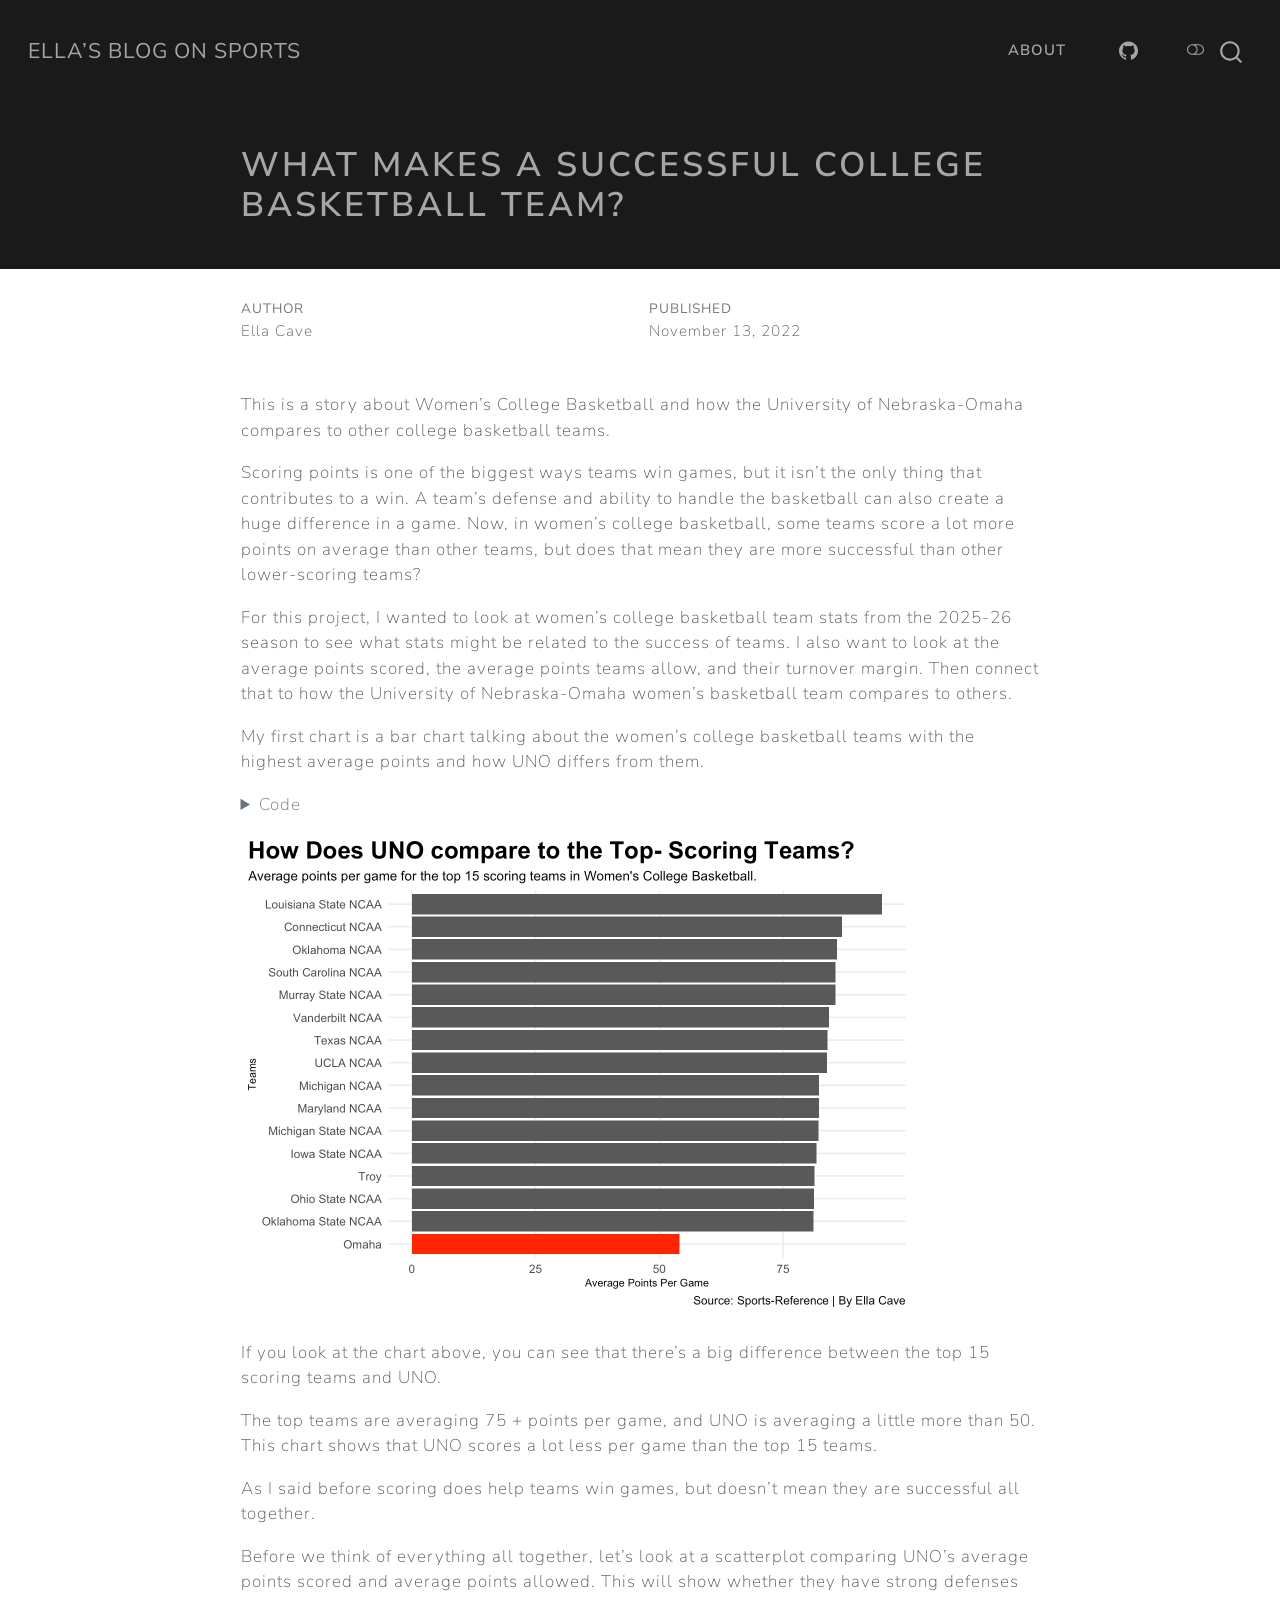
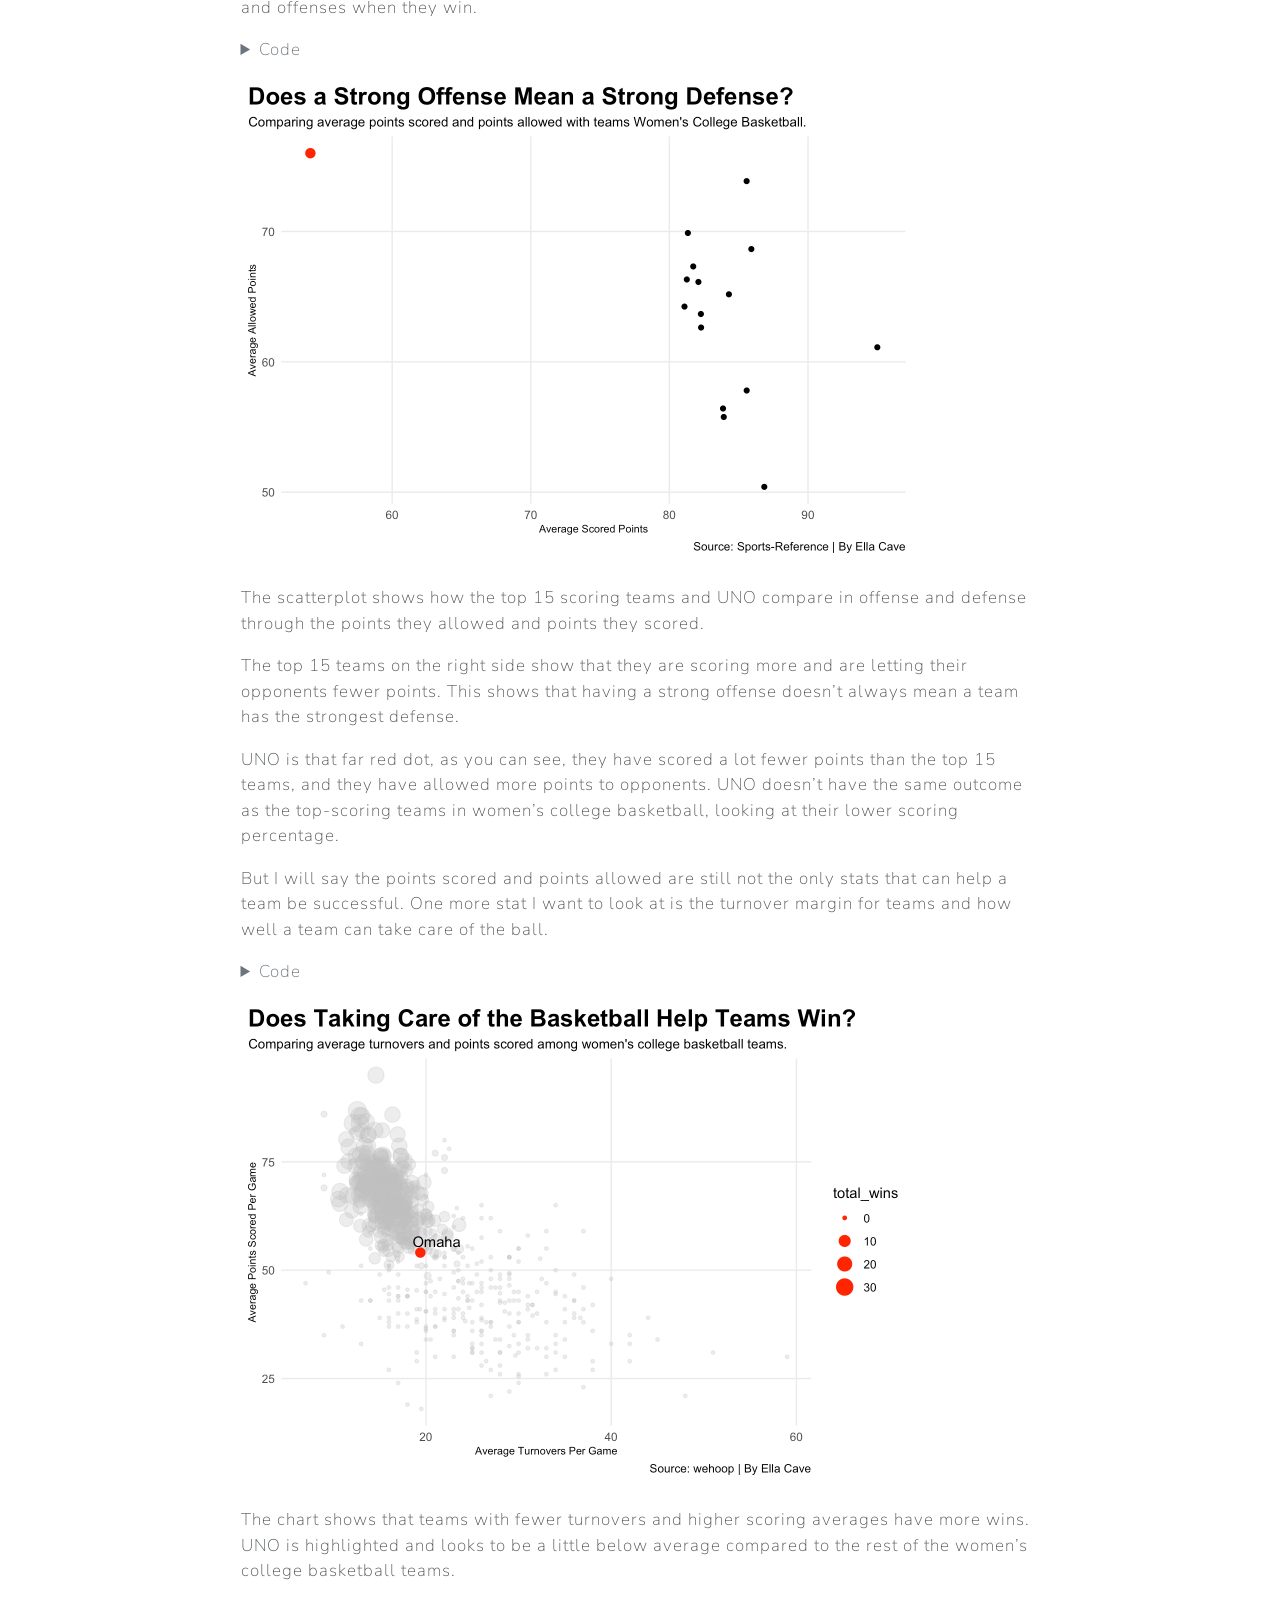
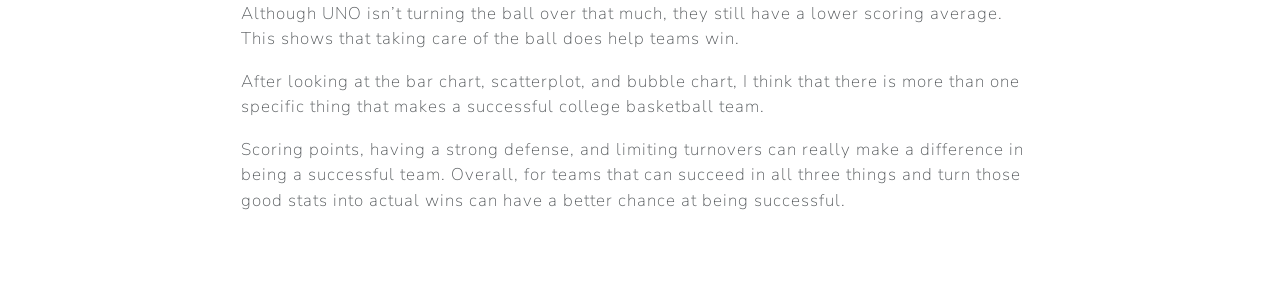
==== commit dc067d62: "final edits" ====
--- a/posts/omaha-womens-basketball/index.html
+++ b/posts/omaha-womens-basketball/index.html
@@ -402,12 +402,12 @@
 <span id="cb1-27"><a href="#cb1-27" aria-hidden="true" tabindex="-1"></a>  <span class="fu">labs</span>(</span>
 <span id="cb1-28"><a href="#cb1-28" aria-hidden="true" tabindex="-1"></a>    <span class="at">x=</span><span class="st">"Teams"</span>, </span>
 <span id="cb1-29"><a href="#cb1-29" aria-hidden="true" tabindex="-1"></a>    <span class="at">y=</span><span class="st">"Average Points Per Game"</span>, </span>
-<span id="cb1-30"><a href="#cb1-30" aria-hidden="true" tabindex="-1"></a>    <span class="at">title=</span><span class="st">"How Does UNO's Average Points Per Game Compare to the Highest-Scoring Teams?"</span>, </span>
-<span id="cb1-31"><a href="#cb1-31" aria-hidden="true" tabindex="-1"></a>    <span class="at">subtitle=</span><span class="st">"Average points per game for the top 15 scoring teams in Women's College Basketball, with Omaha highlighted in red."</span>, </span>
+<span id="cb1-30"><a href="#cb1-30" aria-hidden="true" tabindex="-1"></a>    <span class="at">title=</span><span class="st">"How Does UNO compare to the Top- Scoring Teams?"</span>, </span>
+<span id="cb1-31"><a href="#cb1-31" aria-hidden="true" tabindex="-1"></a>    <span class="at">subtitle=</span><span class="st">"Average points per game for the top 15 scoring teams in Women's College Basketball."</span>, </span>
 <span id="cb1-32"><a href="#cb1-32" aria-hidden="true" tabindex="-1"></a>    <span class="at">caption=</span><span class="st">"Source: Sports-Reference | By Ella Cave"</span></span>
 <span id="cb1-33"><a href="#cb1-33" aria-hidden="true" tabindex="-1"></a>    ) <span class="sc">+</span></span>
 <span id="cb1-34"><a href="#cb1-34" aria-hidden="true" tabindex="-1"></a> <span class="fu">theme</span>(</span>
-<span id="cb1-35"><a href="#cb1-35" aria-hidden="true" tabindex="-1"></a>     <span class="at">plot.title =</span> <span class="fu">element_text</span>(<span class="at">size =</span> <span class="dv">20</span>, <span class="at">face =</span> <span class="st">"bold"</span>), </span>
+<span id="cb1-35"><a href="#cb1-35" aria-hidden="true" tabindex="-1"></a>     <span class="at">plot.title =</span> <span class="fu">element_text</span>(<span class="at">size =</span> <span class="dv">18</span>, <span class="at">face =</span> <span class="st">"bold"</span>), </span>
 <span id="cb1-36"><a href="#cb1-36" aria-hidden="true" tabindex="-1"></a>     <span class="at">axis.title =</span> <span class="fu">element_text</span>(<span class="at">size =</span> <span class="dv">8</span>),</span>
 <span id="cb1-37"><a href="#cb1-37" aria-hidden="true" tabindex="-1"></a>     <span class="at">plot.subtitle =</span> <span class="fu">element_text</span>(<span class="at">size =</span> <span class="dv">10</span>),</span>
 <span id="cb1-38"><a href="#cb1-38" aria-hidden="true" tabindex="-1"></a>     <span class="at">panel.grid.minor =</span> <span class="fu">element_blank</span>(), </span>
@@ -448,12 +448,12 @@
 <span id="cb2-17"><a href="#cb2-17" aria-hidden="true" tabindex="-1"></a>    <span class="at">x=</span><span class="st">"Average Scored Points"</span>, </span>
 <span id="cb2-18"><a href="#cb2-18" aria-hidden="true" tabindex="-1"></a>    <span class="at">y=</span><span class="st">"Average Allowed Points"</span>, </span>
 <span id="cb2-19"><a href="#cb2-19" aria-hidden="true" tabindex="-1"></a>    <span class="at">title=</span><span class="st">"Does a Strong Offense Mean a Strong Defense?"</span>, </span>
-<span id="cb2-20"><a href="#cb2-20" aria-hidden="true" tabindex="-1"></a>    <span class="at">subtitle=</span><span class="st">"Comparing average points scored and points allowed per game among the top 15 scoring teams in women's college basketball, with UNO highlighted in red."</span>, </span>
+<span id="cb2-20"><a href="#cb2-20" aria-hidden="true" tabindex="-1"></a>    <span class="at">subtitle=</span><span class="st">"Comparing average points scored and points allowed with teams Women's College Basketball."</span>, </span>
 <span id="cb2-21"><a href="#cb2-21" aria-hidden="true" tabindex="-1"></a>    <span class="at">caption=</span><span class="st">"Source: Sports-Reference | By Ella Cave"</span></span>
 <span id="cb2-22"><a href="#cb2-22" aria-hidden="true" tabindex="-1"></a>    ) <span class="sc">+</span></span>
 <span id="cb2-23"><a href="#cb2-23" aria-hidden="true" tabindex="-1"></a>  <span class="fu">theme_minimal</span>() <span class="sc">+</span></span>
 <span id="cb2-24"><a href="#cb2-24" aria-hidden="true" tabindex="-1"></a>   <span class="fu">theme</span>(</span>
-<span id="cb2-25"><a href="#cb2-25" aria-hidden="true" tabindex="-1"></a>     <span class="at">plot.title =</span> <span class="fu">element_text</span>(<span class="at">size =</span> <span class="dv">20</span>, <span class="at">face =</span> <span class="st">"bold"</span>), </span>
+<span id="cb2-25"><a href="#cb2-25" aria-hidden="true" tabindex="-1"></a>     <span class="at">plot.title =</span> <span class="fu">element_text</span>(<span class="at">size =</span> <span class="dv">18</span>, <span class="at">face =</span> <span class="st">"bold"</span>), </span>
 <span id="cb2-26"><a href="#cb2-26" aria-hidden="true" tabindex="-1"></a>     <span class="at">axis.title =</span> <span class="fu">element_text</span>(<span class="at">size =</span> <span class="dv">8</span>),</span>
 <span id="cb2-27"><a href="#cb2-27" aria-hidden="true" tabindex="-1"></a>     <span class="at">plot.subtitle =</span> <span class="fu">element_text</span>(<span class="at">size =</span> <span class="dv">10</span>),</span>
 <span id="cb2-28"><a href="#cb2-28" aria-hidden="true" tabindex="-1"></a>     <span class="at">panel.grid.minor =</span> <span class="fu">element_blank</span>(), </span>
@@ -509,12 +509,12 @@
 <span id="cb3-32"><a href="#cb3-32" aria-hidden="true" tabindex="-1"></a>    <span class="at">x=</span><span class="st">"Average Turnovers Per Game"</span>,</span>
 <span id="cb3-33"><a href="#cb3-33" aria-hidden="true" tabindex="-1"></a>    <span class="at">y=</span><span class="st">"Average Points Scored Per Game"</span>,</span>
 <span id="cb3-34"><a href="#cb3-34" aria-hidden="true" tabindex="-1"></a>    <span class="at">title=</span><span class="st">"Does Taking Care of the Basketball Help Teams Win?"</span>,</span>
-<span id="cb3-35"><a href="#cb3-35" aria-hidden="true" tabindex="-1"></a>    <span class="at">subtitle=</span><span class="st">"Comparing average turnovers and points scored among women's college basketball teams, with Omaha highlighted in red."</span>,</span>
+<span id="cb3-35"><a href="#cb3-35" aria-hidden="true" tabindex="-1"></a>    <span class="at">subtitle=</span><span class="st">"Comparing average turnovers and points scored among women's college basketball teams."</span>,</span>
 <span id="cb3-36"><a href="#cb3-36" aria-hidden="true" tabindex="-1"></a>    <span class="at">caption=</span><span class="st">"Source: wehoop | By Ella Cave"</span></span>
 <span id="cb3-37"><a href="#cb3-37" aria-hidden="true" tabindex="-1"></a>  ) <span class="sc">+</span></span>
 <span id="cb3-38"><a href="#cb3-38" aria-hidden="true" tabindex="-1"></a>  <span class="fu">theme_minimal</span>() <span class="sc">+</span></span>
 <span id="cb3-39"><a href="#cb3-39" aria-hidden="true" tabindex="-1"></a> <span class="fu">theme</span>(</span>
-<span id="cb3-40"><a href="#cb3-40" aria-hidden="true" tabindex="-1"></a>     <span class="at">plot.title =</span> <span class="fu">element_text</span>(<span class="at">size =</span> <span class="dv">20</span>, <span class="at">face =</span> <span class="st">"bold"</span>), </span>
+<span id="cb3-40"><a href="#cb3-40" aria-hidden="true" tabindex="-1"></a>     <span class="at">plot.title =</span> <span class="fu">element_text</span>(<span class="at">size =</span> <span class="dv">18</span>, <span class="at">face =</span> <span class="st">"bold"</span>), </span>
 <span id="cb3-41"><a href="#cb3-41" aria-hidden="true" tabindex="-1"></a>     <span class="at">axis.title =</span> <span class="fu">element_text</span>(<span class="at">size =</span> <span class="dv">8</span>),</span>
 <span id="cb3-42"><a href="#cb3-42" aria-hidden="true" tabindex="-1"></a>     <span class="at">plot.subtitle =</span> <span class="fu">element_text</span>(<span class="at">size =</span> <span class="dv">10</span>),</span>
 <span id="cb3-43"><a href="#cb3-43" aria-hidden="true" tabindex="-1"></a>     <span class="at">panel.grid.minor =</span> <span class="fu">element_blank</span>(), </span>
